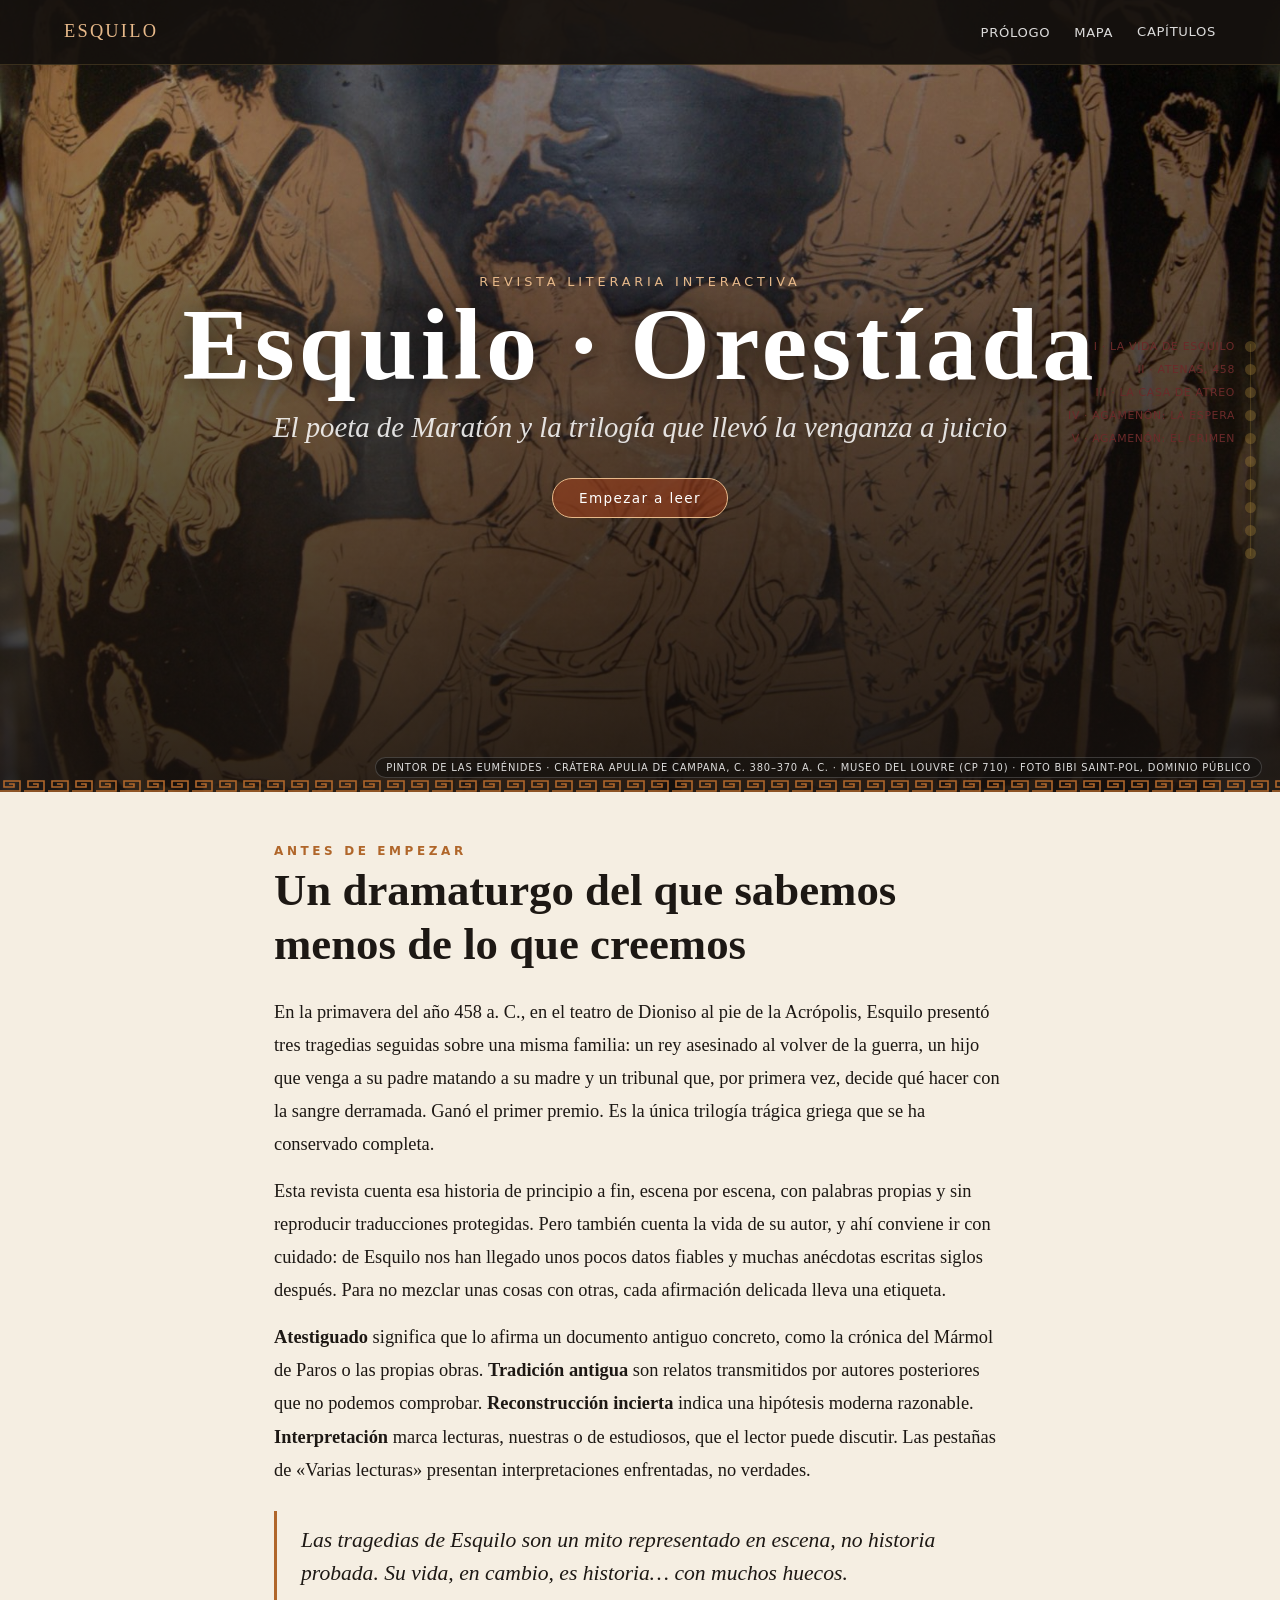
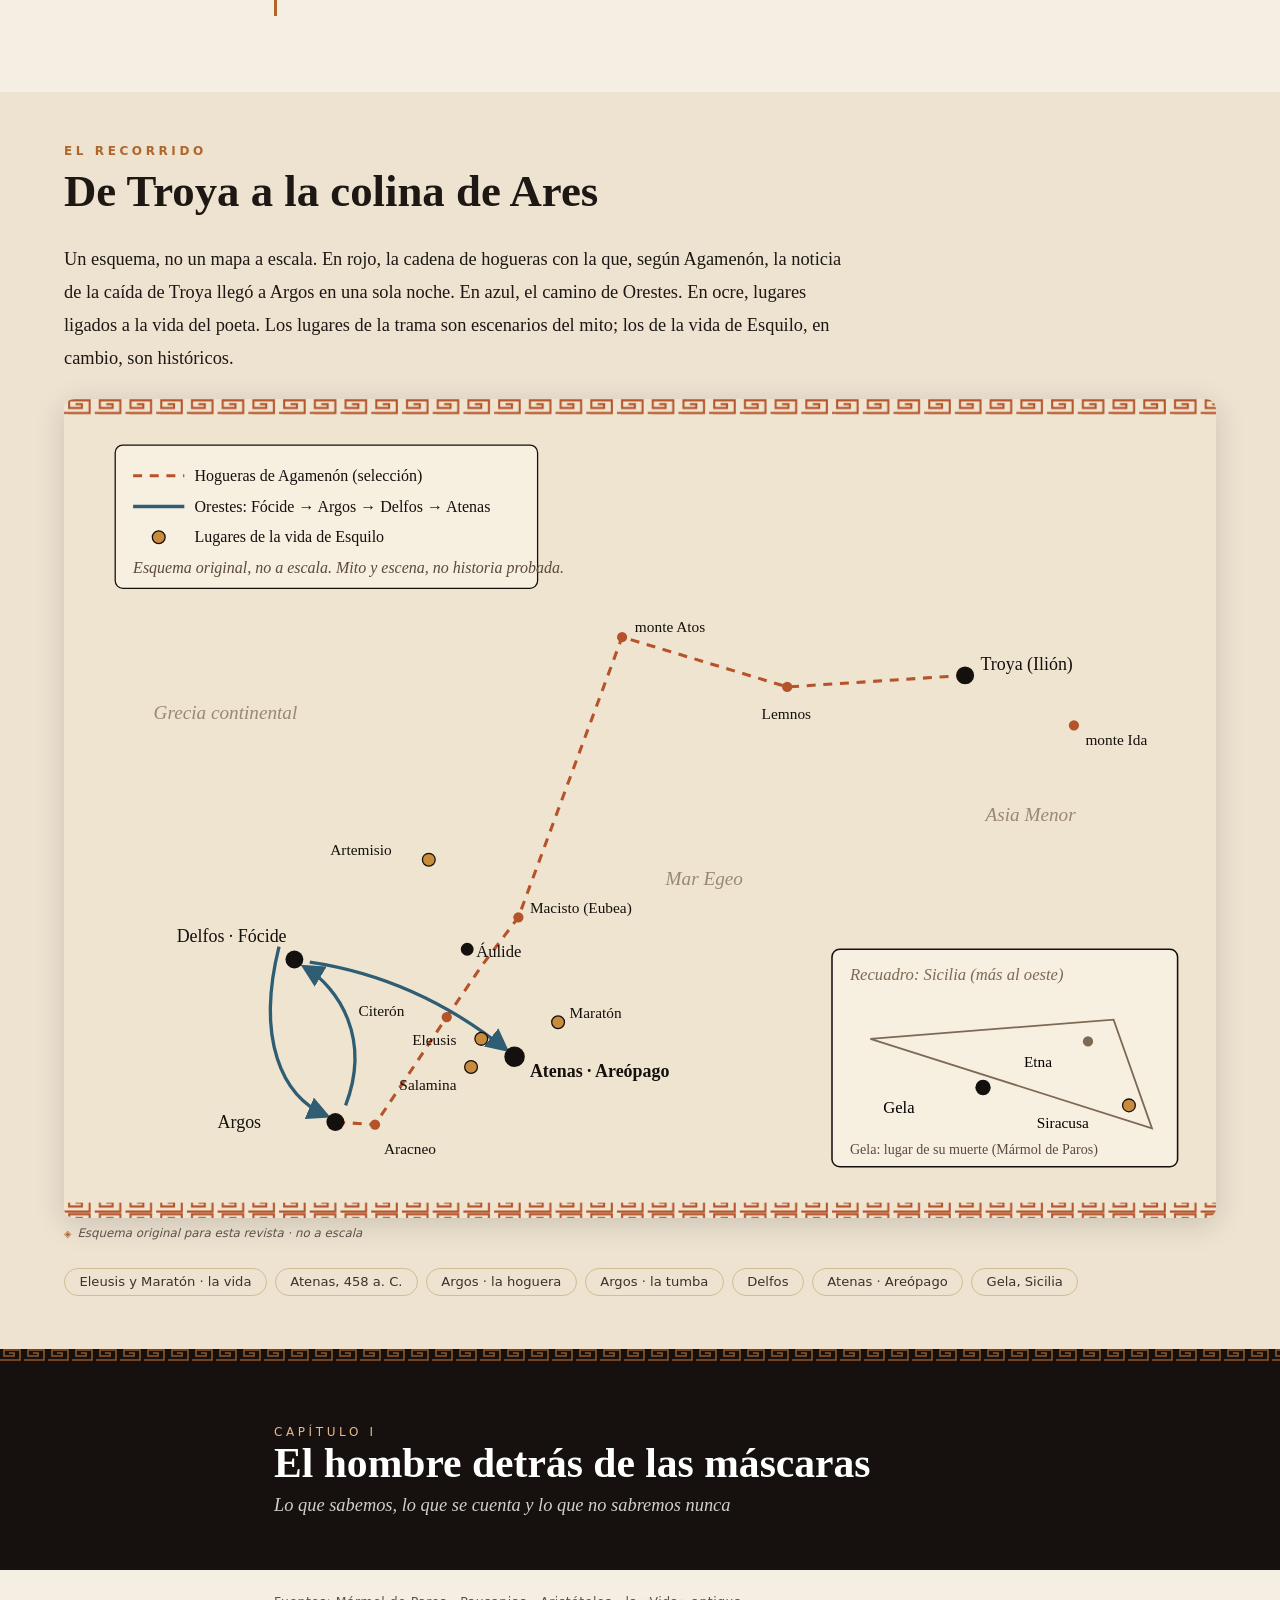
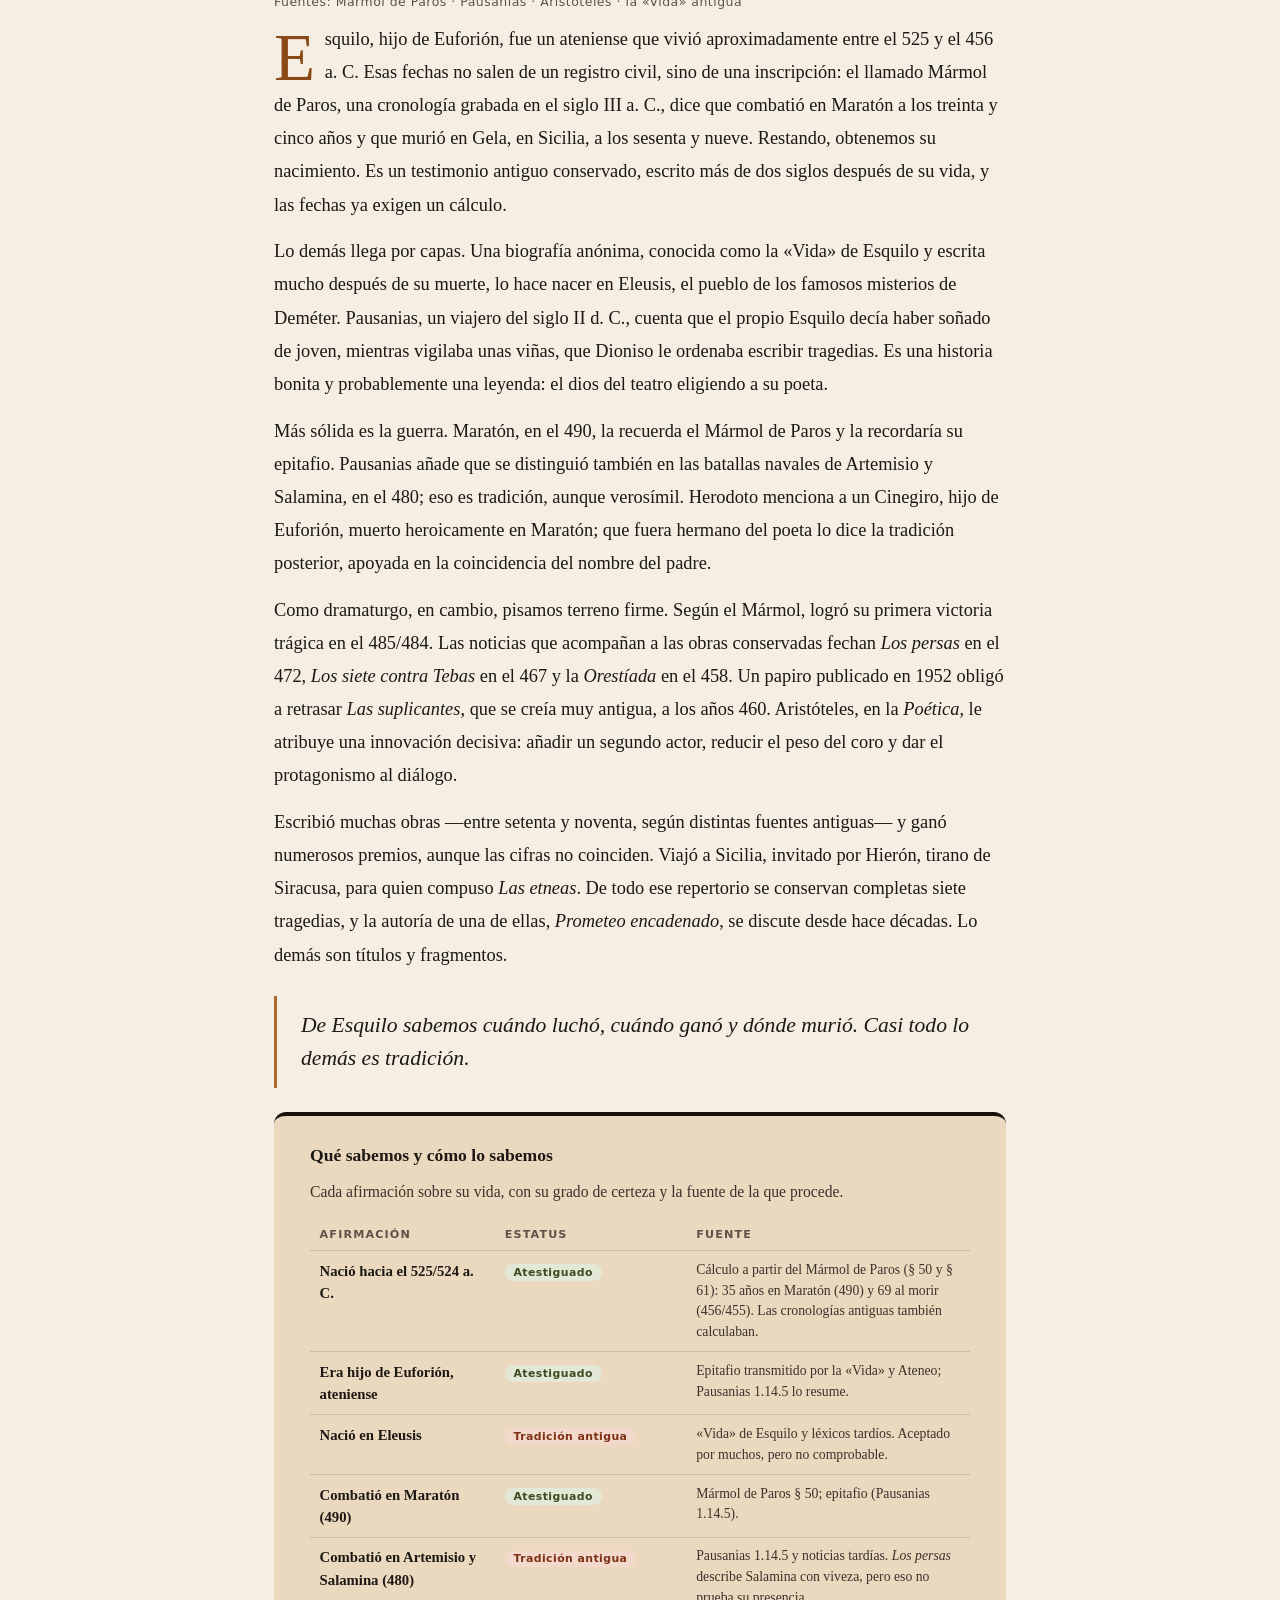
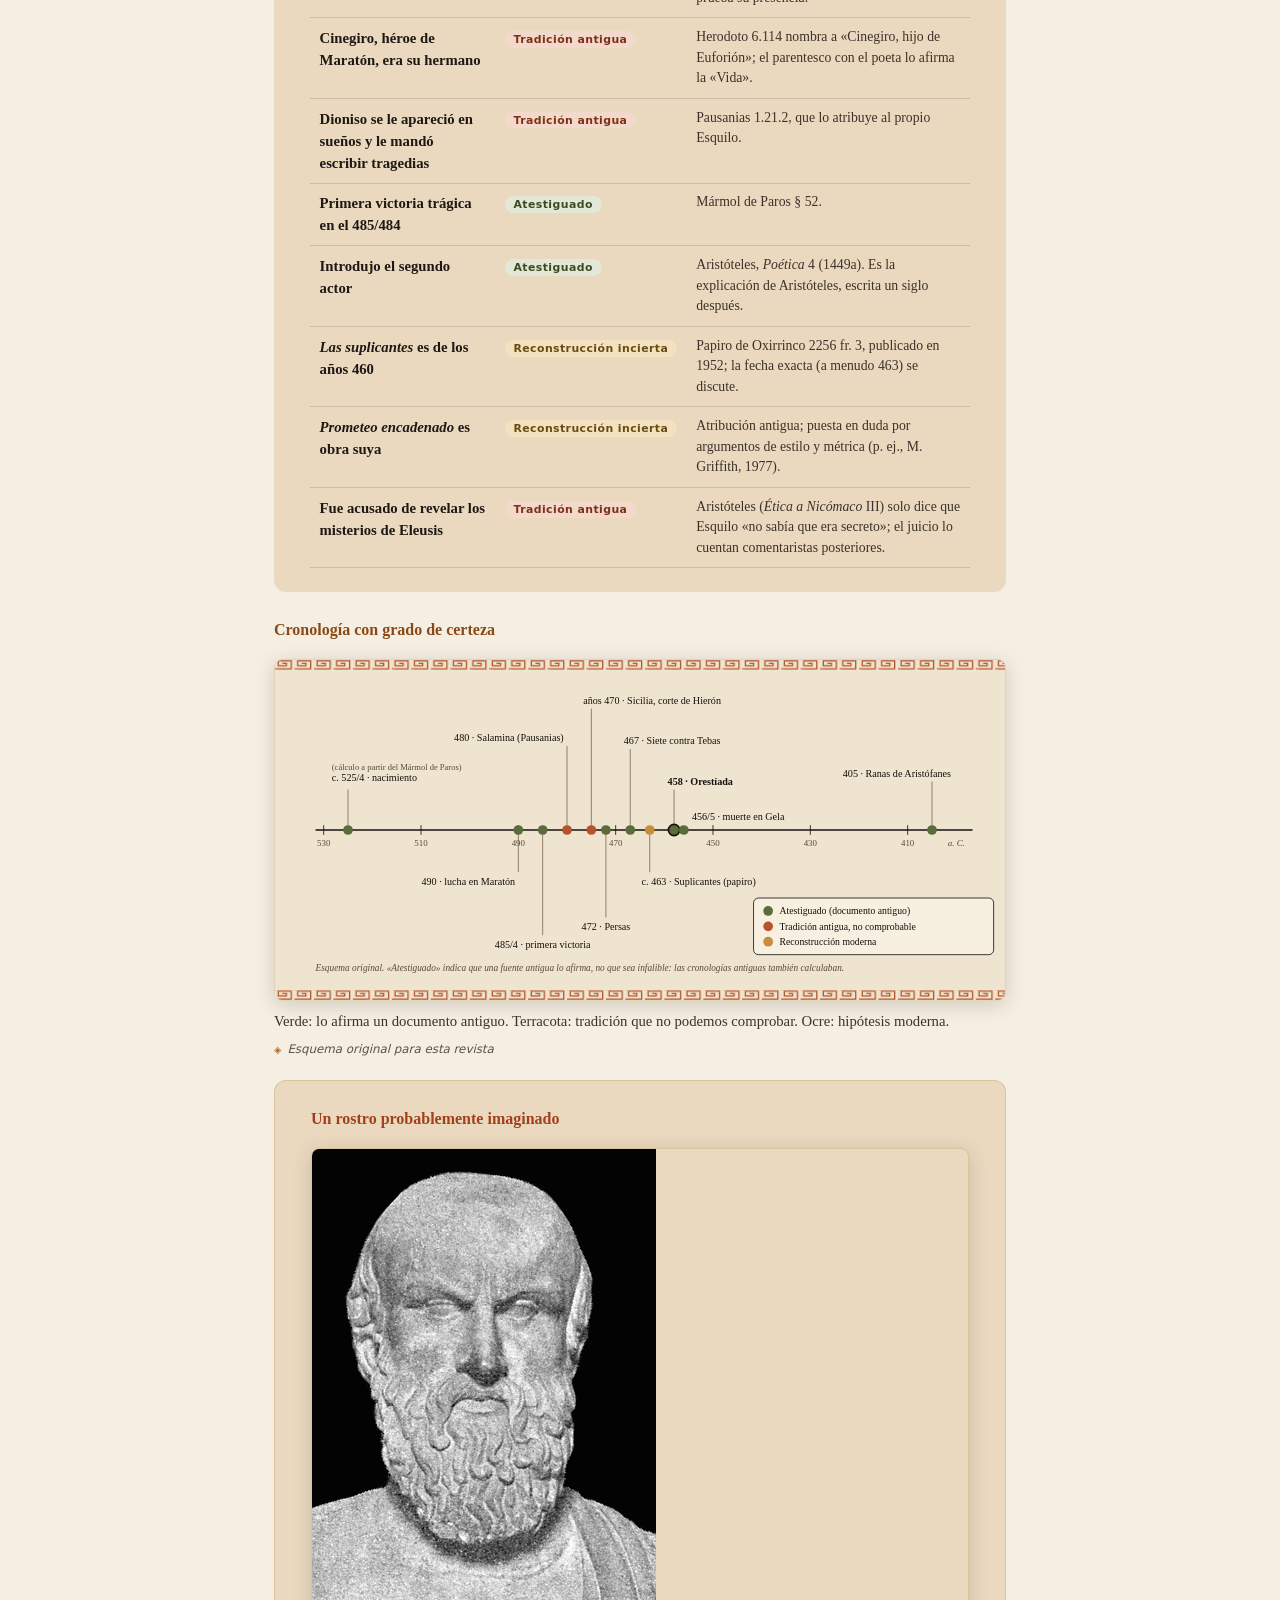
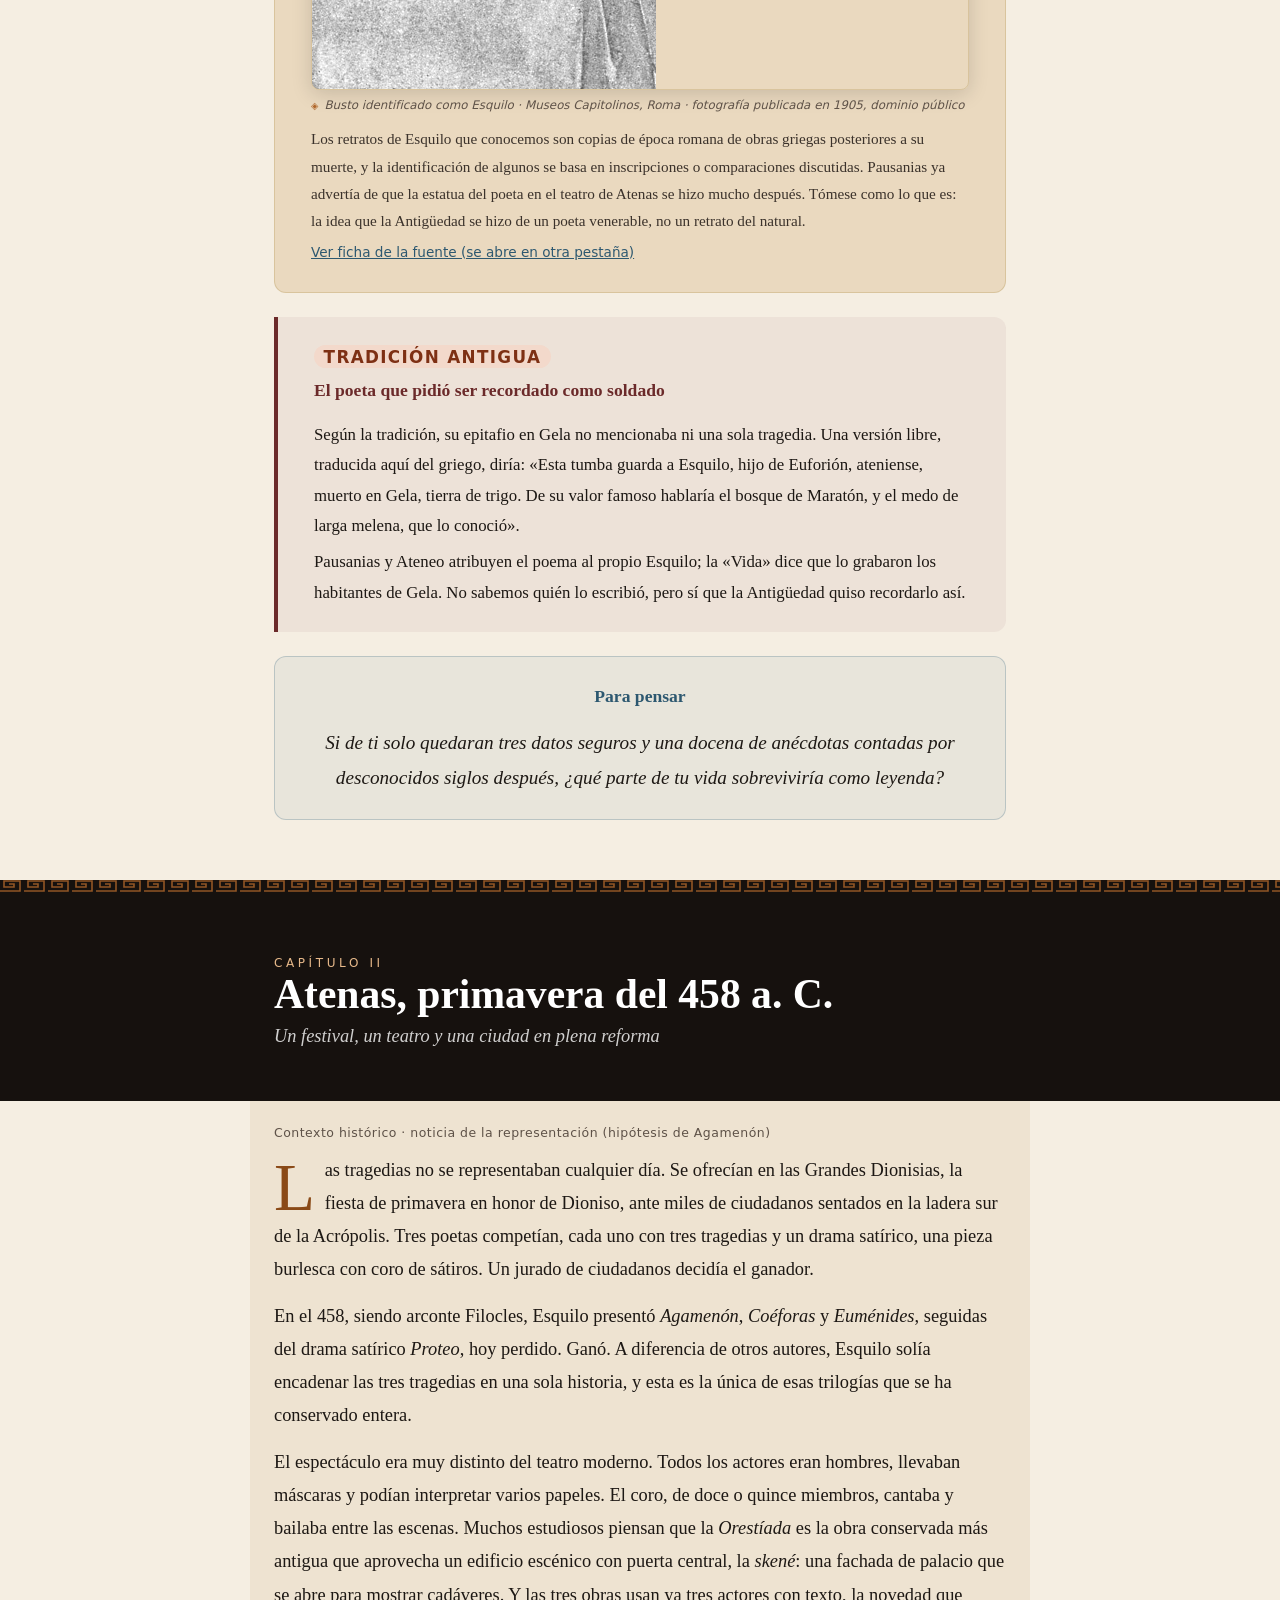
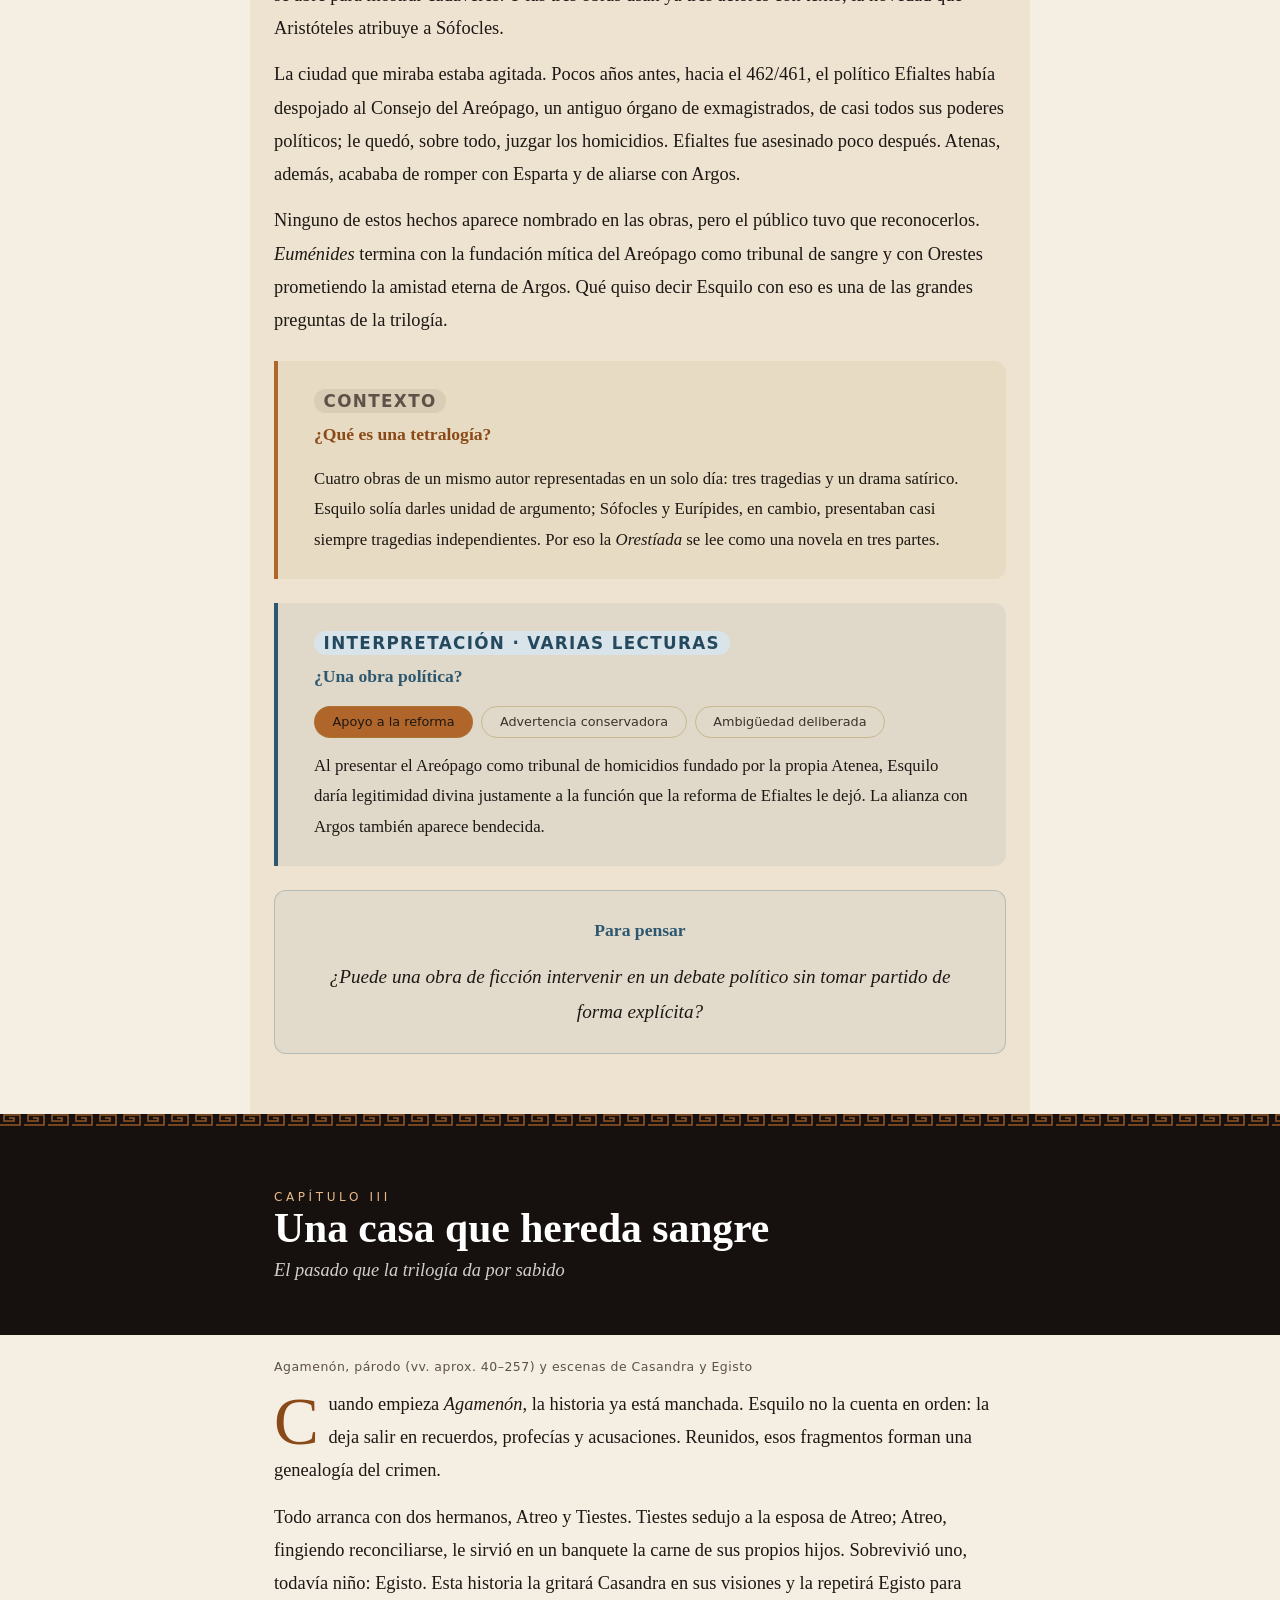
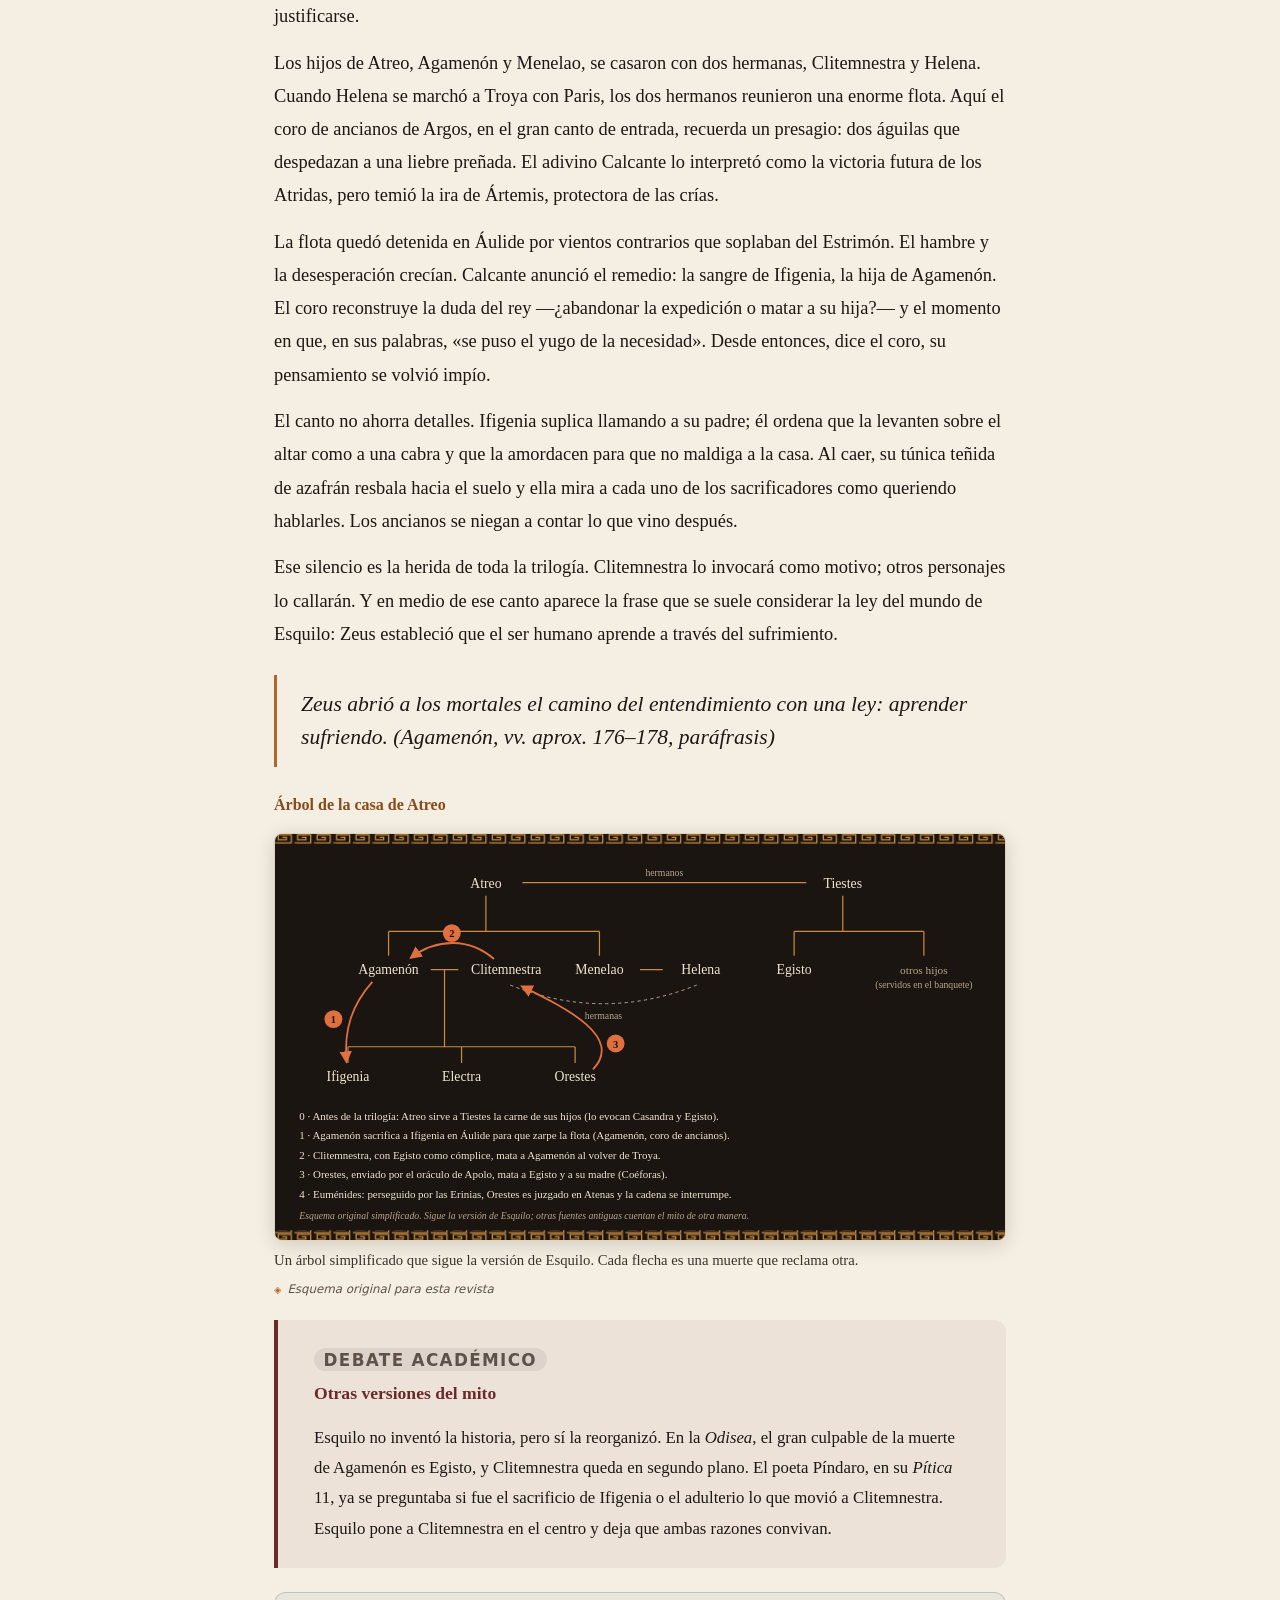
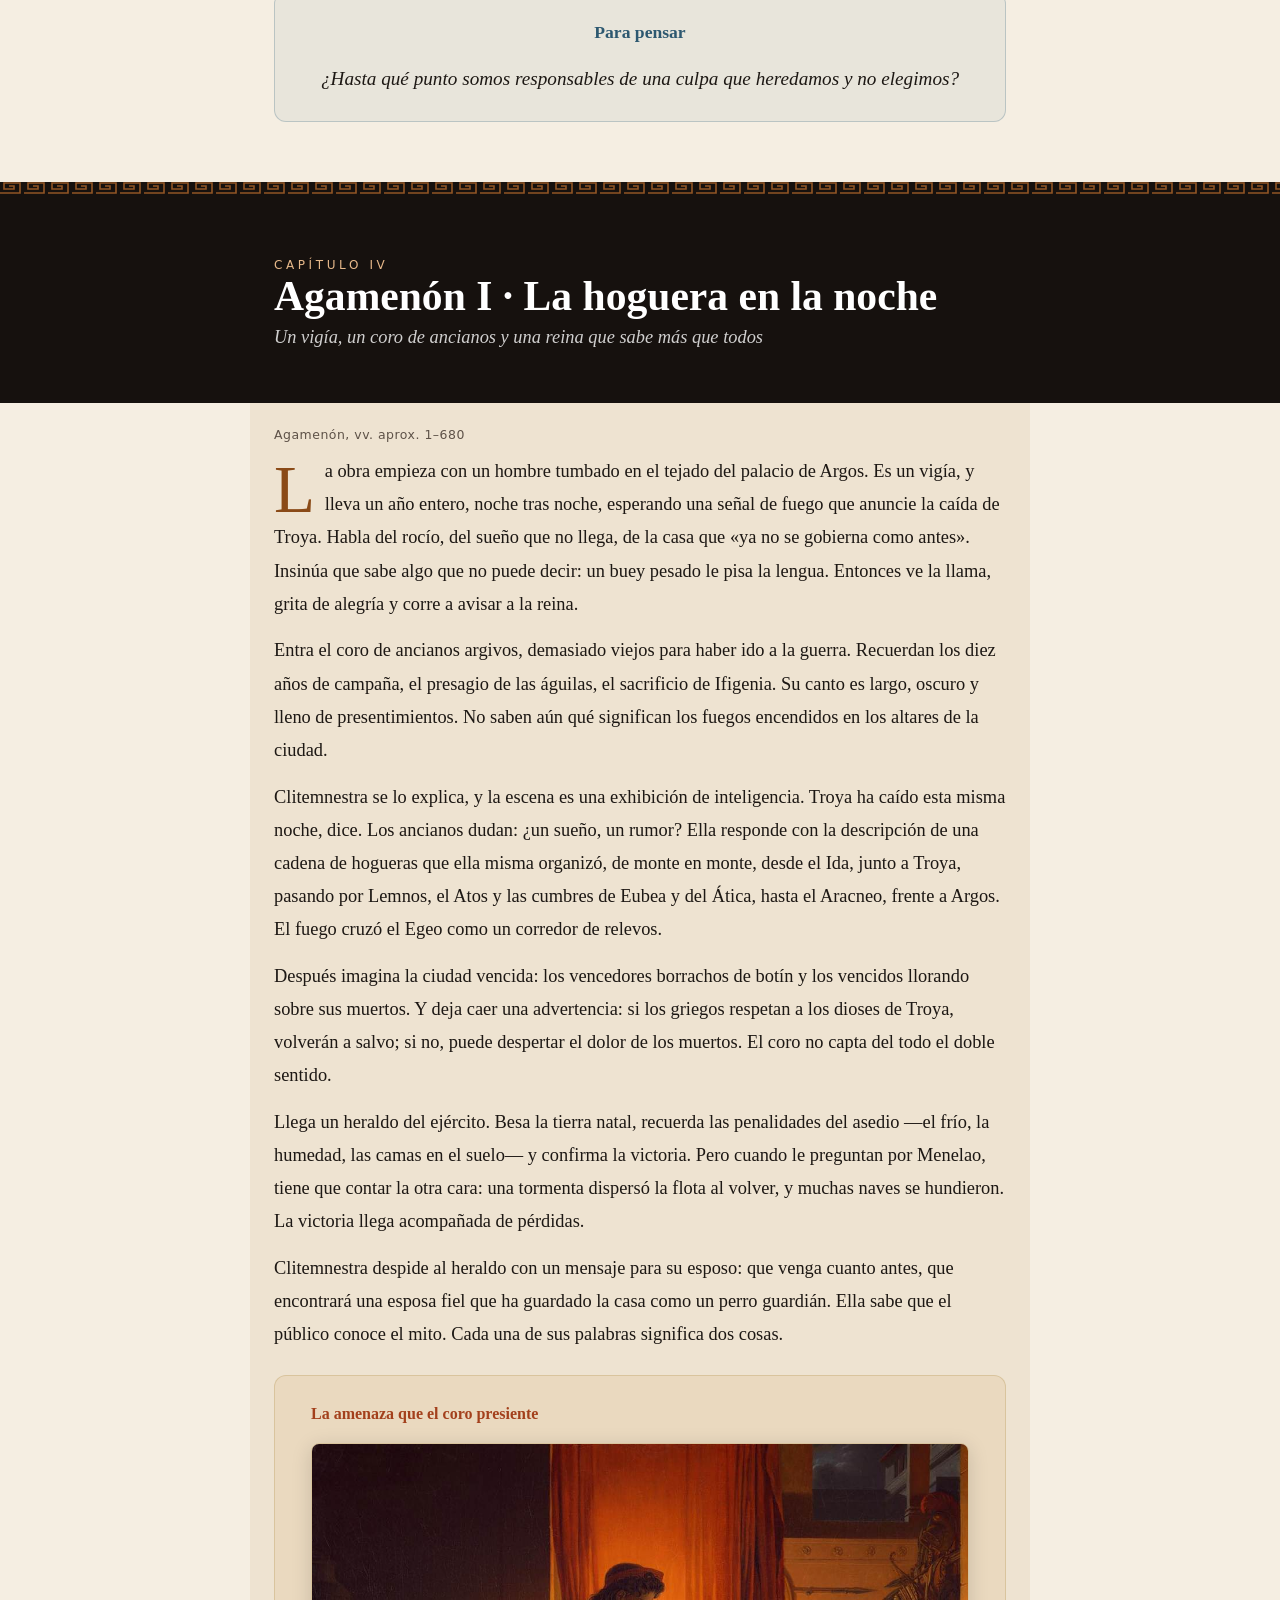
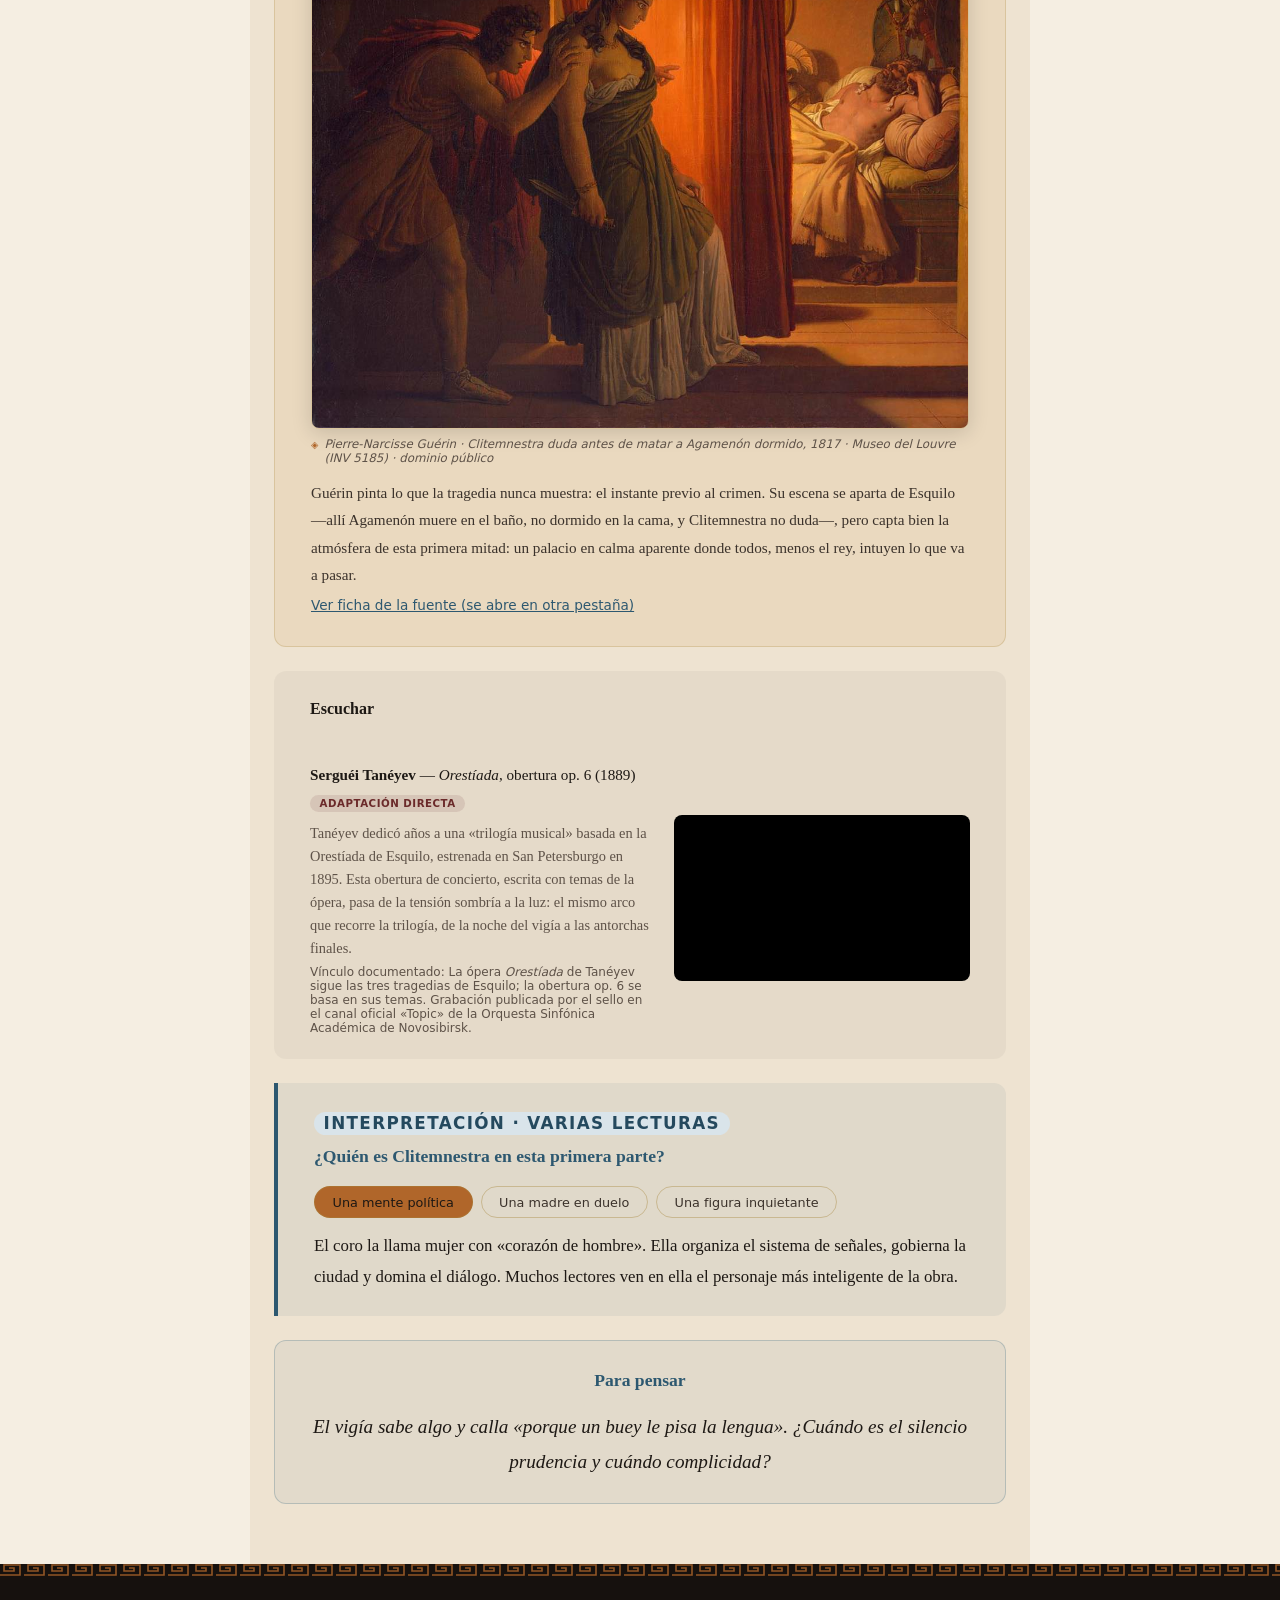
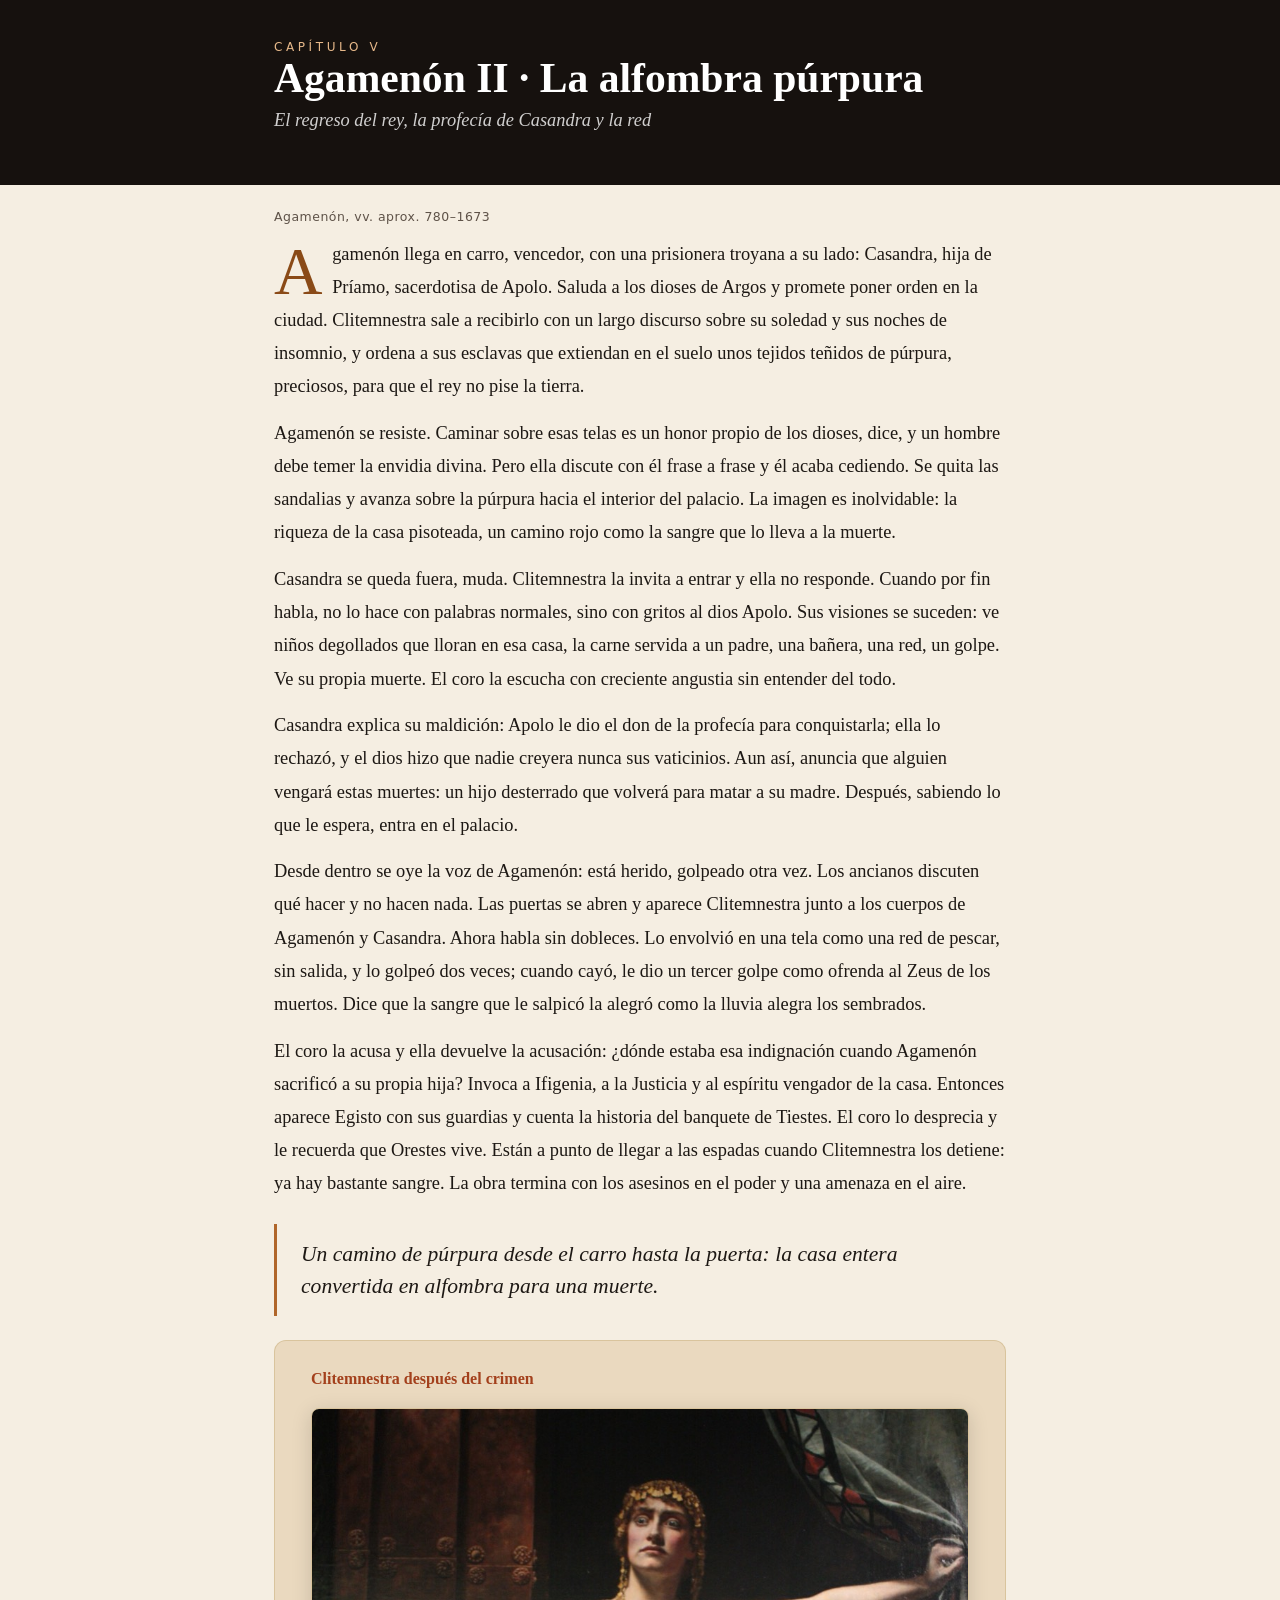
==== index.html @ bb8ed52b "Publish Spanish Esquilo and Oresteia reading companion" ====
<!DOCTYPE html>
<html lang="es">
<head>
<meta charset="UTF-8">
<meta name="viewport" content="width=device-width, initial-scale=1.0">
<title>Esquilo · Orestíada — El poeta de Maratón y la trilogía que llevó la venganza a juicio</title>
<meta name="description" content="Revista interactiva en español sobre Esquilo —lo que se sabe de su vida y lo que solo cuenta la tradición— y sobre la Orestíada: Agamenón, Coéforas y Euménides.">
<link rel="stylesheet" href="styles.css">
</head>
<body>
<a class="skip-link" href="#main">Saltar al contenido</a>
<div class="progress-bar" aria-hidden="true"></div>
<nav class="site-nav" aria-label="Navegación principal">
<div class="nav-inner">
<a class="nav-logo" href="#top">ESQUILO</a>
<button type="button" class="nav-toggle" aria-expanded="false" aria-controls="nav-links">Menú</button>
<ul class="nav-links" id="nav-links"><li><a href="#prologue">Prólogo</a></li><li><a href="#map">Mapa</a></li><li><details class="nav-chapters"><summary>Capítulos</summary><ol><li><a href="#vida">I. La vida de Esquilo</a></li><li><a href="#atenas-458">II. Atenas, 458</a></li><li><a href="#casa-de-atreo">III. La casa de Atreo</a></li><li><a href="#agamenon-espera">IV. Agamenón: la espera</a></li><li><a href="#agamenon-alfombra">V. Agamenón: el crimen</a></li><li><a href="#coeforas-tumba">VI. Coéforas: la tumba</a></li><li><a href="#coeforas-matricidio">VII. Coéforas: el matricidio</a></li><li><a href="#eumenides-delfos">VIII. Euménides: Delfos</a></li><li><a href="#eumenides-juicio">IX. Euménides: el juicio</a></li><li><a href="#gela-y-despues">X. Muerte y legado</a></li></ol></details></li></ul>
</div>
</nav>
<nav class="chapter-rail" aria-label="Índice de capítulos"><ol><li><a href="#vida"><span class="rail-label">I · La vida de Esquilo</span><span class="rail-dot"></span></a></li><li><a href="#atenas-458"><span class="rail-label">II · Atenas, 458</span><span class="rail-dot"></span></a></li><li><a href="#casa-de-atreo"><span class="rail-label">III · La casa de Atreo</span><span class="rail-dot"></span></a></li><li><a href="#agamenon-espera"><span class="rail-label">IV · Agamenón: la espera</span><span class="rail-dot"></span></a></li><li><a href="#agamenon-alfombra"><span class="rail-label">V · Agamenón: el crimen</span><span class="rail-dot"></span></a></li><li><a href="#coeforas-tumba"><span class="rail-label">VI · Coéforas: la tumba</span><span class="rail-dot"></span></a></li><li><a href="#coeforas-matricidio"><span class="rail-label">VII · Coéforas: el matricidio</span><span class="rail-dot"></span></a></li><li><a href="#eumenides-delfos"><span class="rail-label">VIII · Euménides: Delfos</span><span class="rail-dot"></span></a></li><li><a href="#eumenides-juicio"><span class="rail-label">IX · Euménides: el juicio</span><span class="rail-dot"></span></a></li><li><a href="#gela-y-despues"><span class="rail-label">X · Muerte y legado</span><span class="rail-dot"></span></a></li></ol></nav>

<header class="site-hero" id="top">
<img src="images/krater-eumenides-apolo-orestes.jpg" alt="Crátera griega de figuras rojas: Apolo, de pie, sostiene un lechón sobre la cabeza de Orestes, sentado con una espada; a la izquierda, figuras dormidas y una figura velada." data-provenance="public-domain"><div class="hero-overlay"></div><span class="image-credit" data-credit-for="images/krater-eumenides-apolo-orestes.jpg">Pintor de las Euménides · crátera apulia de campana, c. 380–370 a. C. · Museo del Louvre (Cp 710) · foto Bibi Saint-Pol, dominio público</span>
<div class="hero-content"><p class="hero-eyebrow">Revista literaria interactiva</p><h1 class="hero-title">Esquilo · Orestíada</h1><p class="hero-subtitle">El poeta de Maratón y la trilogía que llevó la venganza a juicio</p><a class="hero-cta" href="#prologue">Empezar a leer</a></div></header>
<main id="main">
<section id="prologue" class="section"><div class="container narrow prose"><span class="section-label">Antes de empezar</span><h2 class="section-title">Un dramaturgo del que sabemos menos de lo que creemos</h2><p>En la primavera del año 458 a. C., en el teatro de Dioniso al pie de la Acrópolis, Esquilo presentó tres tragedias seguidas sobre una misma familia: un rey asesinado al volver de la guerra, un hijo que venga a su padre matando a su madre y un tribunal que, por primera vez, decide qué hacer con la sangre derramada. Ganó el primer premio. Es la única trilogía trágica griega que se ha conservado completa.</p>
<p>Esta revista cuenta esa historia de principio a fin, escena por escena, con palabras propias y sin reproducir traducciones protegidas. Pero también cuenta la vida de su autor, y ahí conviene ir con cuidado: de Esquilo nos han llegado unos pocos datos fiables y muchas anécdotas escritas siglos después. Para no mezclar unas cosas con otras, cada afirmación delicada lleva una etiqueta.</p>
<p><strong>Atestiguado</strong> significa que lo afirma un documento antiguo concreto, como la crónica del Mármol de Paros o las propias obras. <strong>Tradición antigua</strong> son relatos transmitidos por autores posteriores que no podemos comprobar. <strong>Reconstrucción incierta</strong> indica una hipótesis moderna razonable. <strong>Interpretación</strong> marca lecturas, nuestras o de estudiosos, que el lector puede discutir. Las pestañas de «Varias lecturas» presentan interpretaciones enfrentadas, no verdades.</p><blockquote class="pullquote"><p>Las tragedias de Esquilo son un mito representado en escena, no historia probada. Su vida, en cambio, es historia… con muchos huecos.</p></blockquote></div></section>
<section id="map" class="section section-alt"><div class="container"><span class="section-label">El recorrido</span><h2 class="section-title">De Troya a la colina de Ares</h2><p class="section-intro">Un esquema, no un mapa a escala. En rojo, la cadena de hogueras con la que, según Agamenón, la noticia de la caída de Troya llegó a Argos en una sola noche. En azul, el camino de Orestes. En ocre, lugares ligados a la vida del poeta. Los lugares de la trama son escenarios del mito; los de la vida de Esquilo, en cambio, son históricos.</p>
<figure class="map-figure"><img src="images/mapa-orestiada.svg" alt="Esquema geográfico: Troya y el monte Ida al este; la cadena de hogueras por Lemnos, el Atos, Eubea, el Citerón y el Aracneo hasta Argos; el camino de Orestes entre Delfos, Argos y Atenas; Eleusis, Maratón, Salamina y Artemisio; y un recuadro de Sicilia con Gela y Siracusa." loading="lazy" data-provenance="original"><figcaption class="image-credit-art" data-credit-for="images/mapa-orestiada.svg">Esquema original para esta revista · no a escala</figcaption></figure>
<ol class="map-stops"><li><a href="#vida">Eleusis y Maratón · la vida</a></li><li><a href="#atenas-458">Atenas, 458 a. C.</a></li><li><a href="#agamenon-espera">Argos · la hoguera</a></li><li><a href="#coeforas-tumba">Argos · la tumba</a></li><li><a href="#eumenides-delfos">Delfos</a></li><li><a href="#eumenides-juicio">Atenas · Areópago</a></li><li><a href="#gela-y-despues">Gela, Sicilia</a></li></ol></div></section>
<div id="chapters">
<section id="vida" class="chapter" aria-labelledby="vida-title">
<div class="chapter-hero no-image">
<div class="chapter-hero-overlay"></div><div class="chapter-hero-text"><span class="chapter-number">Capítulo I</span><h2 class="chapter-title" id="vida-title">El hombre detrás de las máscaras</h2><p class="chapter-subtitle">Lo que sabemos, lo que se cuenta y lo que no sabremos nunca</p></div></div>
<div class="container narrow chapter-body">
<p class="source-span">Fuentes: Mármol de Paros · Pausanias · Aristóteles · la «Vida» antigua</p>
<div class="narrative">
<p><span class="dropcap">E</span>squilo, hijo de Euforión, fue un ateniense que vivió aproximadamente entre el 525 y el 456 a. C. Esas fechas no salen de un registro civil, sino de una inscripción: el llamado Mármol de Paros, una cronología grabada en el siglo III a. C., dice que combatió en Maratón a los treinta y cinco años y que murió en Gela, en Sicilia, a los sesenta y nueve. Restando, obtenemos su nacimiento. Es un testimonio antiguo conservado, escrito más de dos siglos después de su vida, y las fechas ya exigen un cálculo.</p>
<p>Lo demás llega por capas. Una biografía anónima, conocida como la «Vida» de Esquilo y escrita mucho después de su muerte, lo hace nacer en Eleusis, el pueblo de los famosos misterios de Deméter. Pausanias, un viajero del siglo II d. C., cuenta que el propio Esquilo decía haber soñado de joven, mientras vigilaba unas viñas, que Dioniso le ordenaba escribir tragedias. Es una historia bonita y probablemente una leyenda: el dios del teatro eligiendo a su poeta.</p>
<p>Más sólida es la guerra. Maratón, en el 490, la recuerda el Mármol de Paros y la recordaría su epitafio. Pausanias añade que se distinguió también en las batallas navales de Artemisio y Salamina, en el 480; eso es tradición, aunque verosímil. Herodoto menciona a un Cinegiro, hijo de Euforión, muerto heroicamente en Maratón; que fuera hermano del poeta lo dice la tradición posterior, apoyada en la coincidencia del nombre del padre.</p>
<p>Como dramaturgo, en cambio, pisamos terreno firme. Según el Mármol, logró su primera victoria trágica en el 485/484. Las noticias que acompañan a las obras conservadas fechan <em>Los persas</em> en el 472, <em>Los siete contra Tebas</em> en el 467 y la <em>Orestíada</em> en el 458. Un papiro publicado en 1952 obligó a retrasar <em>Las suplicantes</em>, que se creía muy antigua, a los años 460. Aristóteles, en la <em>Poética</em>, le atribuye una innovación decisiva: añadir un segundo actor, reducir el peso del coro y dar el protagonismo al diálogo.</p>
<p>Escribió muchas obras —entre setenta y noventa, según distintas fuentes antiguas— y ganó numerosos premios, aunque las cifras no coinciden. Viajó a Sicilia, invitado por Hierón, tirano de Siracusa, para quien compuso <em>Las etneas</em>. De todo ese repertorio se conservan completas siete tragedias, y la autoría de una de ellas, <em>Prometeo encadenado</em>, se discute desde hace décadas. Lo demás son títulos y fragmentos.</p>
</div>
<blockquote class="pullquote"><p>De Esquilo sabemos cuándo luchó, cuándo ganó y dónde murió. Casi todo lo demás es tradición.</p></blockquote>
<section class="claims" aria-label="Qué sabemos y cómo lo sabemos"><h3>Qué sabemos y cómo lo sabemos</h3><p>Cada afirmación sobre su vida, con su grado de certeza y la fuente de la que procede.</p><div class="table-scroll" tabindex="0" role="region" aria-label="Tabla desplazable"><table><thead><tr><th scope="col">Afirmación</th><th scope="col">Estatus</th><th scope="col">Fuente</th></tr></thead><tbody><tr><th scope="row">Nació hacia el 525/524 a. C.</th><td><span class="status status-atestiguado">Atestiguado</span></td><td>Cálculo a partir del Mármol de Paros (§ 50 y § 61): 35 años en Maratón (490) y 69 al morir (456/455). Las cronologías antiguas también calculaban.</td></tr><tr><th scope="row">Era hijo de Euforión, ateniense</th><td><span class="status status-atestiguado">Atestiguado</span></td><td>Epitafio transmitido por la «Vida» y Ateneo; Pausanias 1.14.5 lo resume.</td></tr><tr><th scope="row">Nació en Eleusis</th><td><span class="status status-tradicion">Tradición antigua</span></td><td>«Vida» de Esquilo y léxicos tardíos. Aceptado por muchos, pero no comprobable.</td></tr><tr><th scope="row">Combatió en Maratón (490)</th><td><span class="status status-atestiguado">Atestiguado</span></td><td>Mármol de Paros § 50; epitafio (Pausanias 1.14.5).</td></tr><tr><th scope="row">Combatió en Artemisio y Salamina (480)</th><td><span class="status status-tradicion">Tradición antigua</span></td><td>Pausanias 1.14.5 y noticias tardías. <em>Los persas</em> describe Salamina con viveza, pero eso no prueba su presencia.</td></tr><tr><th scope="row">Cinegiro, héroe de Maratón, era su hermano</th><td><span class="status status-tradicion">Tradición antigua</span></td><td>Herodoto 6.114 nombra a «Cinegiro, hijo de Euforión»; el parentesco con el poeta lo afirma la «Vida».</td></tr><tr><th scope="row">Dioniso se le apareció en sueños y le mandó escribir tragedias</th><td><span class="status status-tradicion">Tradición antigua</span></td><td>Pausanias 1.21.2, que lo atribuye al propio Esquilo.</td></tr><tr><th scope="row">Primera victoria trágica en el 485/484</th><td><span class="status status-atestiguado">Atestiguado</span></td><td>Mármol de Paros § 52.</td></tr><tr><th scope="row">Introdujo el segundo actor</th><td><span class="status status-atestiguado">Atestiguado</span></td><td>Aristóteles, <em>Poética</em> 4 (1449a). Es la explicación de Aristóteles, escrita un siglo después.</td></tr><tr><th scope="row"><em>Las suplicantes</em> es de los años 460</th><td><span class="status status-reconstruccion">Reconstrucción incierta</span></td><td>Papiro de Oxirrinco 2256 fr. 3, publicado en 1952; la fecha exacta (a menudo 463) se discute.</td></tr><tr><th scope="row"><em>Prometeo encadenado</em> es obra suya</th><td><span class="status status-reconstruccion">Reconstrucción incierta</span></td><td>Atribución antigua; puesta en duda por argumentos de estilo y métrica (p. ej., M. Griffith, 1977).</td></tr><tr><th scope="row">Fue acusado de revelar los misterios de Eleusis</th><td><span class="status status-tradicion">Tradición antigua</span></td><td>Aristóteles (<em>Ética a Nicómaco</em> III) solo dice que Esquilo «no sabía que era secreto»; el juicio lo cuentan comentaristas posteriores.</td></tr></tbody></table></div></section>
<figure class="diagram"><h3>Cronología con grado de certeza</h3><button type="button" class="art-open" data-caption="Verde: lo afirma un documento antiguo. Terracota: tradición que no podemos comprobar. Ocre: hipótesis moderna." aria-label="Ampliar: Línea de tiempo de 530 a 400 a. C. con puntos de color según su certeza: nacimiento hacia 525/4, Maratón 490, primera victoria 485/4, Salamina 480 como tradición, Persas 472, Sicilia en los años 470 como tradición, Siete contra Tebas 467, Suplicantes hacia 463 como reconstrucción, Orestíada 458, muerte en Gela 456/5 y Ranas de Aristófanes 405."><img src="images/cronologia-esquilo.svg" alt="Línea de tiempo de 530 a 400 a. C. con puntos de color según su certeza: nacimiento hacia 525/4, Maratón 490, primera victoria 485/4, Salamina 480 como tradición, Persas 472, Sicilia en los años 470 como tradición, Siete contra Tebas 467, Suplicantes hacia 463 como reconstrucción, Orestíada 458, muerte en Gela 456/5 y Ranas de Aristófanes 405." loading="lazy" data-provenance="original"></button><figcaption><p>Verde: lo afirma un documento antiguo. Terracota: tradición que no podemos comprobar. Ocre: hipótesis moderna.</p><span class="image-credit-art" data-credit-for="images/cronologia-esquilo.svg">Esquema original para esta revista</span></figcaption></figure>
<figure class="art"><h3>Un rostro probablemente imaginado</h3><button type="button" class="art-open" data-caption="Busto identificado como Esquilo · Museos Capitolinos, Roma · fotografía publicada en 1905, dominio público" aria-label="Ampliar: Fotografía antigua en blanco y negro de un busto de mármol de un hombre calvo con barba larga y rizada."><img src="images/busto-esquilo-capitolino.jpg" alt="Fotografía antigua en blanco y negro de un busto de mármol de un hombre calvo con barba larga y rizada." loading="lazy" data-provenance="public-domain"></button><figcaption><span class="image-credit-art" data-credit-for="images/busto-esquilo-capitolino.jpg">Busto identificado como Esquilo · Museos Capitolinos, Roma · fotografía publicada en 1905, dominio público</span><p class="art-description">Los retratos de Esquilo que conocemos son copias de época romana de obras griegas posteriores a su muerte, y la identificación de algunos se basa en inscripciones o comparaciones discutidas. Pausanias ya advertía de que la estatua del poeta en el teatro de Atenas se hizo mucho después. Tómese como lo que es: la idea que la Antigüedad se hizo de un poeta venerable, no un retrato del natural.</p><p><a class="external-link" href="https://commons.wikimedia.org/wiki/File:Aischylos_B%C3%BCste.jpg" rel="noopener" target="_blank">Ver ficha de la fuente (se abre en otra pestaña)</a></p></figcaption></figure>
<aside class="callout note"><p class="block-label label-tradicion">tradición antigua</p><h3>El poeta que pidió ser recordado como soldado</h3>
<p>Según la tradición, su epitafio en Gela no mencionaba ni una sola tragedia. Una versión libre, traducida aquí del griego, diría: «Esta tumba guarda a Esquilo, hijo de Euforión, ateniense, muerto en Gela, tierra de trigo. De su valor famoso hablaría el bosque de Maratón, y el medo de larga melena, que lo conoció».</p>
<p>Pausanias y Ateneo atribuyen el poema al propio Esquilo; la «Vida» dice que lo grabaron los habitantes de Gela. No sabemos quién lo escribió, pero sí que la Antigüedad quiso recordarlo así.</p>
</aside>
<aside class="callout reflection"><h3>Para pensar</h3><p>Si de ti solo quedaran tres datos seguros y una docena de anécdotas contadas por desconocidos siglos después, ¿qué parte de tu vida sobreviviría como leyenda?</p></aside>
</div></section>
<section id="atenas-458" class="chapter" aria-labelledby="atenas-458-title">
<div class="chapter-hero no-image">
<div class="chapter-hero-overlay"></div><div class="chapter-hero-text"><span class="chapter-number">Capítulo II</span><h2 class="chapter-title" id="atenas-458-title">Atenas, primavera del 458 a. C.</h2><p class="chapter-subtitle">Un festival, un teatro y una ciudad en plena reforma</p></div></div>
<div class="container narrow chapter-body">
<p class="source-span">Contexto histórico · noticia de la representación (hipótesis de Agamenón)</p>
<div class="narrative">
<p><span class="dropcap">L</span>as tragedias no se representaban cualquier día. Se ofrecían en las Grandes Dionisias, la fiesta de primavera en honor de Dioniso, ante miles de ciudadanos sentados en la ladera sur de la Acrópolis. Tres poetas competían, cada uno con tres tragedias y un drama satírico, una pieza burlesca con coro de sátiros. Un jurado de ciudadanos decidía el ganador.</p>
<p>En el 458, siendo arconte Filocles, Esquilo presentó <em>Agamenón</em>, <em>Coéforas</em> y <em>Euménides</em>, seguidas del drama satírico <em>Proteo</em>, hoy perdido. Ganó. A diferencia de otros autores, Esquilo solía encadenar las tres tragedias en una sola historia, y esta es la única de esas trilogías que se ha conservado entera.</p>
<p>El espectáculo era muy distinto del teatro moderno. Todos los actores eran hombres, llevaban máscaras y podían interpretar varios papeles. El coro, de doce o quince miembros, cantaba y bailaba entre las escenas. Muchos estudiosos piensan que la <em>Orestíada</em> es la obra conservada más antigua que aprovecha un edificio escénico con puerta central, la <em>skené</em>: una fachada de palacio que se abre para mostrar cadáveres. Y las tres obras usan ya tres actores con texto, la novedad que Aristóteles atribuye a Sófocles.</p>
<p>La ciudad que miraba estaba agitada. Pocos años antes, hacia el 462/461, el político Efialtes había despojado al Consejo del Areópago, un antiguo órgano de exmagistrados, de casi todos sus poderes políticos; le quedó, sobre todo, juzgar los homicidios. Efialtes fue asesinado poco después. Atenas, además, acababa de romper con Esparta y de aliarse con Argos.</p>
<p>Ninguno de estos hechos aparece nombrado en las obras, pero el público tuvo que reconocerlos. <em>Euménides</em> termina con la fundación mítica del Areópago como tribunal de sangre y con Orestes prometiendo la amistad eterna de Argos. Qué quiso decir Esquilo con eso es una de las grandes preguntas de la trilogía.</p>
</div>
<aside class="callout insight"><p class="block-label label-context">contexto</p><h3>¿Qué es una tetralogía?</h3>
<p>Cuatro obras de un mismo autor representadas en un solo día: tres tragedias y un drama satírico. Esquilo solía darles unidad de argumento; Sófocles y Eurípides, en cambio, presentaban casi siempre tragedias independientes. Por eso la <em>Orestíada</em> se lee como una novela en tres partes.</p>
</aside>
<aside class="callout insight readings"><p class="block-label label-interpretacion">interpretación · varias lecturas</p><h3>¿Una obra política?</h3>
<div class="tablist" role="tablist" aria-label="¿Una obra política?"><button type="button" role="tab" id="atenas-458-r1-t0" aria-controls="atenas-458-r1-p0" aria-selected="true" tabindex="0">Apoyo a la reforma</button><button type="button" role="tab" id="atenas-458-r1-t1" aria-controls="atenas-458-r1-p1" aria-selected="false" tabindex="-1">Advertencia conservadora</button><button type="button" role="tab" id="atenas-458-r1-t2" aria-controls="atenas-458-r1-p2" aria-selected="false" tabindex="-1">Ambigüedad deliberada</button></div>
<div role="tabpanel" id="atenas-458-r1-p0" aria-labelledby="atenas-458-r1-t0"><p>Al presentar el Areópago como tribunal de homicidios fundado por la propia Atenea, Esquilo daría legitimidad divina justamente a la función que la reforma de Efialtes le dejó. La alianza con Argos también aparece bendecida.</p></div>
<div role="tabpanel" id="atenas-458-r1-p1" aria-labelledby="atenas-458-r1-t1" hidden><p>Otros subrayan que Atenea pide no alterar las leyes y conservar el temor reverente: la obra recordaría a los reformistas que el Areópago es una institución venerable y que no conviene seguir recortándola.</p></div>
<div role="tabpanel" id="atenas-458-r1-p2" aria-labelledby="atenas-458-r1-t2" hidden><p>Una tercera lectura sostiene que el texto está construido para que ambos bandos se reconozcan en él, y que su verdadero mensaje es el llamamiento final contra la guerra civil. Las tres posturas tienen defensores serios.</p></div></aside>
<aside class="callout reflection"><h3>Para pensar</h3><p>¿Puede una obra de ficción intervenir en un debate político sin tomar partido de forma explícita?</p></aside>
</div></section>
<section id="casa-de-atreo" class="chapter" aria-labelledby="casa-de-atreo-title">
<div class="chapter-hero no-image">
<div class="chapter-hero-overlay"></div><div class="chapter-hero-text"><span class="chapter-number">Capítulo III</span><h2 class="chapter-title" id="casa-de-atreo-title">Una casa que hereda sangre</h2><p class="chapter-subtitle">El pasado que la trilogía da por sabido</p></div></div>
<div class="container narrow chapter-body">
<p class="source-span">Agamenón, párodo (vv. aprox. 40–257) y escenas de Casandra y Egisto</p>
<div class="narrative">
<p><span class="dropcap">C</span>uando empieza <em>Agamenón</em>, la historia ya está manchada. Esquilo no la cuenta en orden: la deja salir en recuerdos, profecías y acusaciones. Reunidos, esos fragmentos forman una genealogía del crimen.</p>
<p>Todo arranca con dos hermanos, Atreo y Tiestes. Tiestes sedujo a la esposa de Atreo; Atreo, fingiendo reconciliarse, le sirvió en un banquete la carne de sus propios hijos. Sobrevivió uno, todavía niño: Egisto. Esta historia la gritará Casandra en sus visiones y la repetirá Egisto para justificarse.</p>
<p>Los hijos de Atreo, Agamenón y Menelao, se casaron con dos hermanas, Clitemnestra y Helena. Cuando Helena se marchó a Troya con Paris, los dos hermanos reunieron una enorme flota. Aquí el coro de ancianos de Argos, en el gran canto de entrada, recuerda un presagio: dos águilas que despedazan a una liebre preñada. El adivino Calcante lo interpretó como la victoria futura de los Atridas, pero temió la ira de Ártemis, protectora de las crías.</p>
<p>La flota quedó detenida en Áulide por vientos contrarios que soplaban del Estrimón. El hambre y la desesperación crecían. Calcante anunció el remedio: la sangre de Ifigenia, la hija de Agamenón. El coro reconstruye la duda del rey —¿abandonar la expedición o matar a su hija?— y el momento en que, en sus palabras, «se puso el yugo de la necesidad». Desde entonces, dice el coro, su pensamiento se volvió impío.</p>
<p>El canto no ahorra detalles. Ifigenia suplica llamando a su padre; él ordena que la levanten sobre el altar como a una cabra y que la amordacen para que no maldiga a la casa. Al caer, su túnica teñida de azafrán resbala hacia el suelo y ella mira a cada uno de los sacrificadores como queriendo hablarles. Los ancianos se niegan a contar lo que vino después.</p>
<p>Ese silencio es la herida de toda la trilogía. Clitemnestra lo invocará como motivo; otros personajes lo callarán. Y en medio de ese canto aparece la frase que se suele considerar la ley del mundo de Esquilo: Zeus estableció que el ser humano aprende a través del sufrimiento.</p>
</div>
<blockquote class="pullquote"><p>Zeus abrió a los mortales el camino del entendimiento con una ley: aprender sufriendo. (Agamenón, vv. aprox. 176–178, paráfrasis)</p></blockquote>
<figure class="diagram"><h3>Árbol de la casa de Atreo</h3><button type="button" class="art-open" data-caption="Un árbol simplificado que sigue la versión de Esquilo. Cada flecha es una muerte que reclama otra." aria-label="Ampliar: Árbol familiar: Atreo y Tiestes, hermanos; hijos de Atreo, Agamenón y Menelao, casados con las hermanas Clitemnestra y Helena; hijo de Tiestes, Egisto; hijos de Agamenón y Clitemnestra, Ifigenia, Electra y Orestes. Flechas numeradas marcan la cadena de muertes."><img src="images/casa-de-atreo.svg" alt="Árbol familiar: Atreo y Tiestes, hermanos; hijos de Atreo, Agamenón y Menelao, casados con las hermanas Clitemnestra y Helena; hijo de Tiestes, Egisto; hijos de Agamenón y Clitemnestra, Ifigenia, Electra y Orestes. Flechas numeradas marcan la cadena de muertes." loading="lazy" data-provenance="original"></button><figcaption><p>Un árbol simplificado que sigue la versión de Esquilo. Cada flecha es una muerte que reclama otra.</p><span class="image-credit-art" data-credit-for="images/casa-de-atreo.svg">Esquema original para esta revista</span></figcaption></figure>
<aside class="callout note"><p class="block-label label-scholarship">debate académico</p><h3>Otras versiones del mito</h3>
<p>Esquilo no inventó la historia, pero sí la reorganizó. En la <em>Odisea</em>, el gran culpable de la muerte de Agamenón es Egisto, y Clitemnestra queda en segundo plano. El poeta Píndaro, en su <em>Pítica</em> 11, ya se preguntaba si fue el sacrificio de Ifigenia o el adulterio lo que movió a Clitemnestra. Esquilo pone a Clitemnestra en el centro y deja que ambas razones convivan.</p>
</aside>
<aside class="callout reflection"><h3>Para pensar</h3><p>¿Hasta qué punto somos responsables de una culpa que heredamos y no elegimos?</p></aside>
</div></section>
<section id="agamenon-espera" class="chapter" aria-labelledby="agamenon-espera-title">
<div class="chapter-hero no-image">
<div class="chapter-hero-overlay"></div><div class="chapter-hero-text"><span class="chapter-number">Capítulo IV</span><h2 class="chapter-title" id="agamenon-espera-title">Agamenón I · La hoguera en la noche</h2><p class="chapter-subtitle">Un vigía, un coro de ancianos y una reina que sabe más que todos</p></div></div>
<div class="container narrow chapter-body">
<p class="source-span">Agamenón, vv. aprox. 1–680</p>
<div class="narrative">
<p><span class="dropcap">L</span>a obra empieza con un hombre tumbado en el tejado del palacio de Argos. Es un vigía, y lleva un año entero, noche tras noche, esperando una señal de fuego que anuncie la caída de Troya. Habla del rocío, del sueño que no llega, de la casa que «ya no se gobierna como antes». Insinúa que sabe algo que no puede decir: un buey pesado le pisa la lengua. Entonces ve la llama, grita de alegría y corre a avisar a la reina.</p>
<p>Entra el coro de ancianos argivos, demasiado viejos para haber ido a la guerra. Recuerdan los diez años de campaña, el presagio de las águilas, el sacrificio de Ifigenia. Su canto es largo, oscuro y lleno de presentimientos. No saben aún qué significan los fuegos encendidos en los altares de la ciudad.</p>
<p>Clitemnestra se lo explica, y la escena es una exhibición de inteligencia. Troya ha caído esta misma noche, dice. Los ancianos dudan: ¿un sueño, un rumor? Ella responde con la descripción de una cadena de hogueras que ella misma organizó, de monte en monte, desde el Ida, junto a Troya, pasando por Lemnos, el Atos y las cumbres de Eubea y del Ática, hasta el Aracneo, frente a Argos. El fuego cruzó el Egeo como un corredor de relevos.</p>
<p>Después imagina la ciudad vencida: los vencedores borrachos de botín y los vencidos llorando sobre sus muertos. Y deja caer una advertencia: si los griegos respetan a los dioses de Troya, volverán a salvo; si no, puede despertar el dolor de los muertos. El coro no capta del todo el doble sentido.</p>
<p>Llega un heraldo del ejército. Besa la tierra natal, recuerda las penalidades del asedio —el frío, la humedad, las camas en el suelo— y confirma la victoria. Pero cuando le preguntan por Menelao, tiene que contar la otra cara: una tormenta dispersó la flota al volver, y muchas naves se hundieron. La victoria llega acompañada de pérdidas.</p>
<p>Clitemnestra despide al heraldo con un mensaje para su esposo: que venga cuanto antes, que encontrará una esposa fiel que ha guardado la casa como un perro guardián. Ella sabe que el público conoce el mito. Cada una de sus palabras significa dos cosas.</p>
</div>
<figure class="art"><h3>La amenaza que el coro presiente</h3><button type="button" class="art-open" data-caption="Pierre-Narcisse Guérin · Clitemnestra duda antes de matar a Agamenón dormido, 1817 · Museo del Louvre (INV 5185) · dominio público" aria-label="Ampliar: Pintura neoclásica: una mujer con un puñal duda junto a una cortina roja mientras, detrás, un hombre la empuja a actuar; al fondo, un rey dormido en su lecho."><img src="images/guerin-clitemnestra-1817.jpg" alt="Pintura neoclásica: una mujer con un puñal duda junto a una cortina roja mientras, detrás, un hombre la empuja a actuar; al fondo, un rey dormido en su lecho." loading="lazy" data-provenance="public-domain"></button><figcaption><span class="image-credit-art" data-credit-for="images/guerin-clitemnestra-1817.jpg">Pierre-Narcisse Guérin · Clitemnestra duda antes de matar a Agamenón dormido, 1817 · Museo del Louvre (INV 5185) · dominio público</span><p class="art-description">Guérin pinta lo que la tragedia nunca muestra: el instante previo al crimen. Su escena se aparta de Esquilo —allí Agamenón muere en el baño, no dormido en la cama, y Clitemnestra no duda—, pero capta bien la atmósfera de esta primera mitad: un palacio en calma aparente donde todos, menos el rey, intuyen lo que va a pasar.</p><p><a class="external-link" href="https://commons.wikimedia.org/wiki/File:Pierre-Narcisse_Gu%C3%A9rin_-_Clytemnestra_and_Agamemnon_-_WGA10974.jpg" rel="noopener" target="_blank">Ver ficha de la fuente (se abre en otra pestaña)</a></p></figcaption></figure>
<section class="music" aria-label="Escuchar"><h3>Escuchar</h3>
<div class="music-item"><div class="music-info"><strong>Serguéi Tanéyev</strong> — <em>Orestíada</em>, obertura op. 6 (1889) <span class="tag tag-direct">Adaptación directa</span><p class="music-why">Tanéyev dedicó años a una «trilogía musical» basada en la Orestíada de Esquilo, estrenada en San Petersburgo en 1895. Esta obertura de concierto, escrita con temas de la ópera, pasa de la tensión sombría a la luz: el mismo arco que recorre la trilogía, de la noche del vigía a las antorchas finales.</p><p class="music-evidence">Vínculo documentado: La ópera <em>Orestíada</em> de Tanéyev sigue las tres tragedias de Esquilo; la obertura op. 6 se basa en sus temas. Grabación publicada por el sello en el canal oficial «Topic» de la Orquesta Sinfónica Académica de Novosibirsk.</p></div><div class="embed-frame"><iframe src="https://www.youtube-nocookie.com/embed/8-zFnJnLt4w" title="Vídeo: Tanéyev, obertura «Orestíada» (título original: «Overture to Oresteya, Op. 6») — Orquesta Sinfónica Académica de Novosibirsk" loading="lazy" allow="accelerometer; clipboard-write; encrypted-media; gyroscope; picture-in-picture" referrerpolicy="strict-origin-when-cross-origin" allowfullscreen></iframe></div></div>
</section>
<aside class="callout insight readings"><p class="block-label label-interpretacion">interpretación · varias lecturas</p><h3>¿Quién es Clitemnestra en esta primera parte?</h3>
<div class="tablist" role="tablist" aria-label="¿Quién es Clitemnestra en esta primera parte?"><button type="button" role="tab" id="agamenon-espera-r2-t0" aria-controls="agamenon-espera-r2-p0" aria-selected="true" tabindex="0">Una mente política</button><button type="button" role="tab" id="agamenon-espera-r2-t1" aria-controls="agamenon-espera-r2-p1" aria-selected="false" tabindex="-1">Una madre en duelo</button><button type="button" role="tab" id="agamenon-espera-r2-t2" aria-controls="agamenon-espera-r2-p2" aria-selected="false" tabindex="-1">Una figura inquietante</button></div>
<div role="tabpanel" id="agamenon-espera-r2-p0" aria-labelledby="agamenon-espera-r2-t0"><p>El coro la llama mujer con «corazón de hombre». Ella organiza el sistema de señales, gobierna la ciudad y domina el diálogo. Muchos lectores ven en ella el personaje más inteligente de la obra.</p></div>
<div role="tabpanel" id="agamenon-espera-r2-p1" aria-labelledby="agamenon-espera-r2-t1" hidden><p>Todo lo que dice puede leerse desde la herida de Áulide. La espera de diez años no es la de una esposa fiel, sino la de una madre que no ha olvidado a su hija.</p></div>
<div role="tabpanel" id="agamenon-espera-r2-p2" aria-labelledby="agamenon-espera-r2-t2" hidden><p>Para otros, Esquilo construye deliberadamente una amenaza: una mujer que usurpa funciones masculinas y que el público ateniense del siglo V debía percibir como un peligro para el orden de la casa.</p></div></aside>
<aside class="callout reflection"><h3>Para pensar</h3><p>El vigía sabe algo y calla «porque un buey le pisa la lengua». ¿Cuándo es el silencio prudencia y cuándo complicidad?</p></aside>
</div></section>
<section id="agamenon-alfombra" class="chapter" aria-labelledby="agamenon-alfombra-title">
<div class="chapter-hero no-image">
<div class="chapter-hero-overlay"></div><div class="chapter-hero-text"><span class="chapter-number">Capítulo V</span><h2 class="chapter-title" id="agamenon-alfombra-title">Agamenón II · La alfombra púrpura</h2><p class="chapter-subtitle">El regreso del rey, la profecía de Casandra y la red</p></div></div>
<div class="container narrow chapter-body">
<p class="source-span">Agamenón, vv. aprox. 780–1673</p>
<div class="narrative">
<p><span class="dropcap">A</span>gamenón llega en carro, vencedor, con una prisionera troyana a su lado: Casandra, hija de Príamo, sacerdotisa de Apolo. Saluda a los dioses de Argos y promete poner orden en la ciudad. Clitemnestra sale a recibirlo con un largo discurso sobre su soledad y sus noches de insomnio, y ordena a sus esclavas que extiendan en el suelo unos tejidos teñidos de púrpura, preciosos, para que el rey no pise la tierra.</p>
<p>Agamenón se resiste. Caminar sobre esas telas es un honor propio de los dioses, dice, y un hombre debe temer la envidia divina. Pero ella discute con él frase a frase y él acaba cediendo. Se quita las sandalias y avanza sobre la púrpura hacia el interior del palacio. La imagen es inolvidable: la riqueza de la casa pisoteada, un camino rojo como la sangre que lo lleva a la muerte.</p>
<p>Casandra se queda fuera, muda. Clitemnestra la invita a entrar y ella no responde. Cuando por fin habla, no lo hace con palabras normales, sino con gritos al dios Apolo. Sus visiones se suceden: ve niños degollados que lloran en esa casa, la carne servida a un padre, una bañera, una red, un golpe. Ve su propia muerte. El coro la escucha con creciente angustia sin entender del todo.</p>
<p>Casandra explica su maldición: Apolo le dio el don de la profecía para conquistarla; ella lo rechazó, y el dios hizo que nadie creyera nunca sus vaticinios. Aun así, anuncia que alguien vengará estas muertes: un hijo desterrado que volverá para matar a su madre. Después, sabiendo lo que le espera, entra en el palacio.</p>
<p>Desde dentro se oye la voz de Agamenón: está herido, golpeado otra vez. Los ancianos discuten qué hacer y no hacen nada. Las puertas se abren y aparece Clitemnestra junto a los cuerpos de Agamenón y Casandra. Ahora habla sin dobleces. Lo envolvió en una tela como una red de pescar, sin salida, y lo golpeó dos veces; cuando cayó, le dio un tercer golpe como ofrenda al Zeus de los muertos. Dice que la sangre que le salpicó la alegró como la lluvia alegra los sembrados.</p>
<p>El coro la acusa y ella devuelve la acusación: ¿dónde estaba esa indignación cuando Agamenón sacrificó a su propia hija? Invoca a Ifigenia, a la Justicia y al espíritu vengador de la casa. Entonces aparece Egisto con sus guardias y cuenta la historia del banquete de Tiestes. El coro lo desprecia y le recuerda que Orestes vive. Están a punto de llegar a las espadas cuando Clitemnestra los detiene: ya hay bastante sangre. La obra termina con los asesinos en el poder y una amenaza en el aire.</p>
</div>
<blockquote class="pullquote"><p>Un camino de púrpura desde el carro hasta la puerta: la casa entera convertida en alfombra para una muerte.</p></blockquote>
<figure class="art"><h3>Clitemnestra después del crimen</h3><button type="button" class="art-open" data-caption="John Collier · Clitemnestra, 1882 · dominio público" aria-label="Ampliar: Pintura victoriana: una mujer alta con túnica blanca y manto rojo, de pie en una escalinata, sostiene un hacha ensangrentada y mira al frente con gesto desafiante."><img src="images/collier-clitemnestra-1882.jpg" alt="Pintura victoriana: una mujer alta con túnica blanca y manto rojo, de pie en una escalinata, sostiene un hacha ensangrentada y mira al frente con gesto desafiante." loading="lazy" data-provenance="public-domain"></button><figcaption><span class="image-credit-art" data-credit-for="images/collier-clitemnestra-1882.jpg">John Collier · Clitemnestra, 1882 · dominio público</span><p class="art-description">Collier muestra a Clitemnestra tal como sale a escena en Esquilo: sin esconderse, sin pedir perdón, ante el palacio abierto. El hacha es una elección del pintor; el texto de <em>Agamenón</em> no deja claro si el arma fue una espada o un hacha, y los estudiosos lo discuten. Lo que sí está en el texto es la actitud: una mujer que reivindica el crimen como justicia.</p><p><a class="external-link" href="https://commons.wikimedia.org/wiki/File:Clytemnestra_by_John_Collier,_1882.jpg" rel="noopener" target="_blank">Ver ficha de la fuente (se abre en otra pestaña)</a></p></figcaption></figure>
<section class="music" aria-label="Escuchar"><h3>Escuchar</h3>
<div class="music-item"><div class="music-info"><strong>Iannis Xenakis</strong> — <em>Oresteïa</em> (1965–1966), suite para coros y conjunto <span class="tag tag-direct">Adaptación directa</span><p class="music-why">Xenakis compuso esta música para una representación de la Orestíada de Esquilo en Ypsilanti (Míchigan) en 1966 y la convirtió después en suite de concierto, cantada en griego antiguo. Su percusión seca y sus coros casi gritados ayudan a imaginar el impacto de escenas como los alaridos de Casandra.</p><p class="music-evidence">Vínculo documentado: Escrita como música incidental para la producción de la Orestíada del Ypsilanti Greek Theatre en 1966 (editorial Boosey &amp; Hawkes). Interpretación subida por el propio departamento de interpretación musical de la Universidad de Canterbury.</p></div><div class="embed-frame"><iframe src="https://www.youtube-nocookie.com/embed/SvAYvHYJm9E" title="Vídeo: Xenakis, «Oresteïa» (1966) — Universidad de Canterbury" loading="lazy" allow="accelerometer; clipboard-write; encrypted-media; gyroscope; picture-in-picture" referrerpolicy="strict-origin-when-cross-origin" allowfullscreen></iframe></div></div>
</section>
<aside class="callout insight readings"><p class="block-label label-interpretacion">interpretación · varias lecturas</p><h3>¿Justicia o crimen?</h3>
<div class="tablist" role="tablist" aria-label="¿Justicia o crimen?"><button type="button" role="tab" id="agamenon-alfombra-r2-t0" aria-controls="agamenon-alfombra-r2-p0" aria-selected="true" tabindex="0">Venganza de una madre</button><button type="button" role="tab" id="agamenon-alfombra-r2-t1" aria-controls="agamenon-alfombra-r2-p1" aria-selected="false" tabindex="-1">Ambición y adulterio</button><button type="button" role="tab" id="agamenon-alfombra-r2-t2" aria-controls="agamenon-alfombra-r2-p2" aria-selected="false" tabindex="-1">La casa que mata</button></div>
<div role="tabpanel" id="agamenon-alfombra-r2-p0" aria-labelledby="agamenon-alfombra-r2-t0"><p>Clitemnestra mata al hombre que sacrificó a su hija. Desde esta lectura, ella es el primer agente de la justicia de la sangre: castiga un crimen que nadie había castigado.</p></div>
<div role="tabpanel" id="agamenon-alfombra-r2-p1" aria-labelledby="agamenon-alfombra-r2-t1" hidden><p>El coro y Casandra subrayan otra cosa: el amante Egisto, el poder, el engaño. Ifigenia sería, en parte, un pretexto. El texto da argumentos para esta lectura y no la desmiente.</p></div>
<div role="tabpanel" id="agamenon-alfombra-r2-p2" aria-labelledby="agamenon-alfombra-r2-t2" hidden><p>Una tercera lectura ve a Clitemnestra como instrumento del espíritu vengador de la familia, el <em>daimon</em> que ella misma invoca. El crimen sería a la vez decisión humana y destino heredado, una doble causalidad típica de Esquilo.</p></div></aside>
<aside class="callout reflection"><h3>Para pensar</h3><p>Agamenón sabe que pisar la púrpura es un error y aun así lo hace. ¿Por qué cedemos a veces en lo que sabemos que no debemos hacer?</p></aside>
</div></section>
<section id="coeforas-tumba" class="chapter" aria-labelledby="coeforas-tumba-title">
<div class="chapter-hero no-image">
<div class="chapter-hero-overlay"></div><div class="chapter-hero-text"><span class="chapter-number">Capítulo VI</span><h2 class="chapter-title" id="coeforas-tumba-title">Coéforas I · Ante la tumba del padre</h2><p class="chapter-subtitle">Un mechón de pelo, unas huellas y un sueño de serpientes</p></div></div>
<div class="container narrow chapter-body">
<p class="source-span">Coéforas, vv. aprox. 1–584</p>
<div class="narrative">
<p><span class="dropcap">H</span>an pasado años. Orestes, que se crió lejos, en la Fócide, regresa a Argos acompañado de su amigo Pílades. El oráculo de Apolo en Delfos le ha ordenado vengar a su padre y lo ha amenazado con terribles castigos si no lo hace. Su primer gesto es depositar un mechón de su cabello en la tumba de Agamenón.</p>
<p>Al oír que alguien se acerca, los dos jóvenes se esconden. Llega un grupo de mujeres vestidas de luto: son las esclavas del palacio, las «portadoras de libaciones» que dan título a la obra. Con ellas viene Electra. Clitemnestra las ha enviado a derramar ofrendas sobre la tumba porque ha tenido una pesadilla y teme la ira de los muertos.</p>
<p>Electra no sabe qué pedir. ¿Cómo rezar por quien envía las ofrendas, si fue la asesina? El coro la aconseja: que pida un vengador. Electra reza por el regreso de su hermano. Entonces descubre el mechón sobre la tumba y lo compara con su propio cabello; ve unas huellas y comprueba que encajan con las suyas. La esperanza la hace temblar. Orestes sale de su escondite y, para convencerla, le muestra un tejido que ella misma bordó para él cuando era niño.</p>
<p>Sigue una de las escenas más extensas y extrañas de la tragedia griega: un gran lamento cantado entre Orestes, Electra y el coro ante la tumba. Durante largos pasajes invocan al padre muerto, recuerdan la humillación de su entierro y se dan ánimos unos a otros. Es como si necesitaran despertar al muerto y también a sí mismos para lo que van a hacer.</p>
<p>Orestes pregunta por qué su madre envió ofrendas. El coro le cuenta el sueño: Clitemnestra soñó que daba a luz una serpiente, la envolvía en pañales como a un bebé y le daba el pecho; la serpiente sacaba sangre junto con la leche. Orestes no duda: él es esa serpiente. Acepta el presagio y traza su plan. Entrará en el palacio como un forastero de la Fócide, con Pílades, y matará a Egisto en cuanto lo vea. A Electra le pide que vigile dentro y al coro que guarde silencio.</p>
</div>
<figure class="art"><h3>Electra ante la tumba</h3><button type="button" class="art-open" data-caption="Frederic Leighton · Electra en la tumba de Agamenón, c. 1868–1869 · Ferens Art Gallery, Hull · dominio público" aria-label="Ampliar: Pintura vertical: una joven vestida de negro, con los brazos alzados sobre la cabeza en gesto de duelo, de pie junto a una tumba de piedra con ofrendas."><img src="images/leighton-electra-tumba-1869.jpg" alt="Pintura vertical: una joven vestida de negro, con los brazos alzados sobre la cabeza en gesto de duelo, de pie junto a una tumba de piedra con ofrendas." loading="lazy" data-provenance="public-domain"></button><figcaption><span class="image-credit-art" data-credit-for="images/leighton-electra-tumba-1869.jpg">Frederic Leighton · Electra en la tumba de Agamenón, c. 1868–1869 · Ferens Art Gallery, Hull · dominio público</span><p class="art-description">Leighton aísla a Electra en su duelo, sola ante la tumba. En Esquilo nunca está sola: la acompañan las esclavas del coro, que la aconsejan y la empujan a pedir venganza. El cuadro capta el luto; la tragedia añade la presión del grupo y la pregunta política de quién gobierna la casa.</p><p><a class="external-link" href="https://commons.wikimedia.org/wiki/File:1869_Frederic_Leighton_-_Electra_at_the_Tomb_of_Agamemnon.jpg" rel="noopener" target="_blank">Ver ficha de la fuente (se abre en otra pestaña)</a></p></figcaption></figure>
<section class="music" aria-label="Escuchar"><h3>Escuchar</h3>
<div class="music-item"><div class="music-info"><strong>Darius Milhaud</strong> — <em>Les Choéphores</em>, op. 24 (1915–1916): I. «Vocifération funèbre» <span class="tag tag-direct">Adaptación directa</span><p class="music-why">Milhaud puso música a la traducción francesa que Paul Claudel hizo de <em>Coéforas</em>. Este primer número es un lamento fúnebre coral junto a la tumba. Su mezcla de canto, voz hablada y percusión intenta recuperar la fuerza ritual del coro antiguo. Esta grabación se escucha en YouTube: su reproductor no está disponible dentro de esta página.</p><p class="music-evidence">Vínculo documentado: Parte de <em>L&#x27;Orestie d&#x27;Eschyle</em> de Milhaud, sobre la traducción de Claudel de la trilogía de Esquilo. Grabación de Leonard Bernstein con la Filarmónica de Nueva York, publicada por el sello en su canal «Topic».</p></div><p><a class="external-link" href="https://www.youtube.com/watch?v=gwLATKszg2A" rel="noopener" target="_blank">Escuchar: Darius Milhaud — *Les Choéphores*, op. 24 (1915–1916): I. «Vocifération funèbre» (se abre en otra pestaña)</a></p></div>
</section>
<aside class="callout note"><p class="block-label label-scholarship">debate académico</p><h3>Un reconocimiento que se convirtió en broma</h3>
<p>Medio siglo después, Eurípides escribió su propia <em>Electra</em> y, según la mayoría de los estudiosos, se burló de esta escena: su Electra objeta que un hombre y una mujer no tienen el mismo pelo ni el mismo pie, y que un niño no conserva la ropa de cuando era pequeño. Es una de las primeras parodias literarias que conocemos, y prueba que el público recordaba la obra de Esquilo.</p>
</aside>
<aside class="callout reflection"><h3>Para pensar</h3><p>Electra no sabe qué pedir a los dioses hasta que el coro se lo sugiere. ¿Cuánto de lo que deseamos lo deciden los que nos rodean?</p></aside>
</div></section>
<section id="coeforas-matricidio" class="chapter" aria-labelledby="coeforas-matricidio-title">
<div class="chapter-hero no-image">
<div class="chapter-hero-overlay"></div><div class="chapter-hero-text"><span class="chapter-number">Capítulo VII</span><h2 class="chapter-title" id="coeforas-matricidio-title">Coéforas II · El hijo y la madre</h2><p class="chapter-subtitle">Un engaño, una nodriza y una pregunta a Pílades</p></div></div>
<div class="container narrow chapter-body">
<p class="source-span">Coéforas, vv. aprox. 585–1076</p>
<div class="narrative">
<p><span class="dropcap">E</span>l coro canta sobre mujeres monstruosas del mito, como si preparara el terreno para lo que viene. Orestes y Pílades llaman a las puertas del palacio disfrazados de viajeros. Abre Clitemnestra, que los recibe con hospitalidad. Orestes le anuncia una noticia falsa: Orestes ha muerto en la Fócide. La reina reacciona con un lamento cuyo tono es imposible de juzgar. ¿Dolor de madre o alivio disimulado? El texto no lo resuelve.</p>
<p>Entonces aparece un personaje humilde e inolvidable: Cilisa, la vieja nodriza de Orestes. Llora de verdad. Recuerda cómo lo cuidó de bebé, las noches en vela, los pañales que había que lavar, porque un niño pequeño no sabe avisar de lo que necesita. En medio de una tragedia de reyes, esta mujer habla de la vida cotidiana y del amor sin grandeza. Va a llamar a Egisto para que venga con su guardia, pero el coro le pide que cambie el mensaje: que venga solo.</p>
<p>Egisto llega, desconfiado, y entra a comprobar la noticia. Se oye su grito. Un criado sale corriendo y llama a la reina: los muertos están matando a los vivos, dice. Clitemnestra entiende al instante, pide un hacha y se prepara para luchar. Pero se encuentra con su hijo con la espada desenvainada.</p>
<p>Ella se abre la ropa y le muestra el pecho que lo amamantó. Orestes vacila y se vuelve hacia su amigo: ¿qué debe hacer? ¿Puede matar a su madre? Pílades, que no ha dicho una palabra en toda la obra, habla por única vez: le recuerda los oráculos de Apolo y los juramentos, y le dice que es mejor tener a todos los hombres como enemigos que a los dioses. Clitemnestra lo intenta todo: lo culpa al destino, le advierte de la maldición de una madre y por fin reconoce en él la serpiente de su sueño. Orestes la lleva dentro.</p>
<p>Las puertas se abren otra vez y la escena repite, como en un espejo, el final de <em>Agamenón</em>: Orestes junto a dos cadáveres, Egisto y Clitemnestra. Muestra la tela en la que envolvieron a su padre y proclama que ha hecho justicia. Pero mientras habla, su mente empieza a extraviarse. Ve unas mujeres terribles, negras, con serpientes enroscadas, como Gorgonas. El coro no ve nada. Son las Erinias de su madre, las diosas de la venganza. Orestes huye hacia Delfos y el coro se pregunta dónde terminará esta cadena de violencia.</p>
</div>
<blockquote class="pullquote"><p>Pílades habla una sola vez en toda la obra, y es para recordar a Orestes que no puede desobedecer a los dioses.</p></blockquote>
<figure class="art"><h3>El remordimiento de Orestes</h3><button type="button" class="art-open" data-caption="William-Adolphe Bouguereau · Orestes perseguido por las Furias, 1862 · Chrysler Museum of Art, Norfolk · dominio público" aria-label="Ampliar: Gran pintura académica: un joven desnudo se tapa los oídos y huye mientras tres mujeres furiosas, con serpientes en el pelo y una antorcha, lo señalan; a la izquierda, el cuerpo de una mujer con un puñal clavado en el pecho."><img src="images/bouguereau-orestes-furias-1862.jpg" alt="Gran pintura académica: un joven desnudo se tapa los oídos y huye mientras tres mujeres furiosas, con serpientes en el pelo y una antorcha, lo señalan; a la izquierda, el cuerpo de una mujer con un puñal clavado en el pecho." loading="lazy" data-provenance="public-domain"></button><figcaption><span class="image-credit-art" data-credit-for="images/bouguereau-orestes-furias-1862.jpg">William-Adolphe Bouguereau · Orestes perseguido por las Furias, 1862 · Chrysler Museum of Art, Norfolk · dominio público</span><p class="art-description">Bouguereau condensa en una imagen el final de <em>Coéforas</em>: la madre muerta, el hijo que no soporta oír y las Erinias que lo acusan. En Esquilo, las diosas solo las ve Orestes; el pintor las hace visibles para todos, como hará la obra siguiente al sacarlas a escena.</p><p><a class="external-link" href="https://commons.wikimedia.org/wiki/File:Orestes_Pursued_by_the_Furies_by_William-Adolphe_Bouguereau_(1862)_-_Google_Art_Project.jpg" rel="noopener" target="_blank">Ver ficha de la fuente (se abre en otra pestaña)</a></p></figcaption></figure>
<section class="music" aria-label="Escuchar"><h3>Escuchar</h3>
<div class="music-item"><div class="music-info"><strong>Richard Strauss</strong> — <em>Elektra</em>, op. 58 (1909): monólogo «Allein! Weh, ganz allein» <span class="tag tag-resonance">Resonancia temática</span><p class="music-why">No es una adaptación de Esquilo. La ópera de Strauss, con libreto de Hugo von Hofmannsthal, parte de la <em>Electra</em> de Sófocles. La incluimos como eco temático: el mismo mito visto desde la Viena de comienzos del siglo XX, con una Electra obsesionada por la venganza que en Esquilo apenas se insinúa. Esta grabación se escucha en YouTube: su reproductor no está disponible dentro de esta página.</p></div><p><a class="external-link" href="https://www.youtube.com/watch?v=_Mb3HB_waCg" rel="noopener" target="_blank">Escuchar: Richard Strauss — *Elektra*, op. 58 (1909): monólogo «Allein! Weh, ganz allein» (se abre en otra pestaña)</a></p></div>
</section>
<aside class="callout insight readings"><p class="block-label label-interpretacion">interpretación · varias lecturas</p><h3>¿Tenía Orestes elección?</h3>
<div class="tablist" role="tablist" aria-label="¿Tenía Orestes elección?"><button type="button" role="tab" id="coeforas-matricidio-r2-t0" aria-controls="coeforas-matricidio-r2-p0" aria-selected="true" tabindex="0">Obediencia a un dios</button><button type="button" role="tab" id="coeforas-matricidio-r2-t1" aria-controls="coeforas-matricidio-r2-p1" aria-selected="false" tabindex="-1">Decisión propia</button><button type="button" role="tab" id="coeforas-matricidio-r2-t2" aria-controls="coeforas-matricidio-r2-p2" aria-selected="false" tabindex="-1">Un dilema sin salida</button></div>
<div role="tabpanel" id="coeforas-matricidio-r2-p0" aria-labelledby="coeforas-matricidio-r2-t0"><p>Apolo ordena y amenaza. Pílades lo confirma. Desde esta lectura, Orestes es casi un instrumento: actúa bajo coacción divina, y por eso Apolo lo defenderá en el juicio.</p></div>
<div role="tabpanel" id="coeforas-matricidio-r2-p1" aria-labelledby="coeforas-matricidio-r2-t1" hidden><p>Orestes también enumera motivos personales: el dolor por el padre, la pobreza del desterrado, la vergüenza de que Argos esté en manos de una mujer y su amante. La orden divina coincide con su deseo.</p></div>
<div role="tabpanel" id="coeforas-matricidio-r2-p2" aria-labelledby="coeforas-matricidio-r2-t2" hidden><p>Una tercera lectura subraya que cualquier camino es culpable: si obedece, es matricida; si desobedece, traiciona al padre y al dios. La tragedia muestra que la ley de la venganza ha llegado a un callejón sin salida.</p></div></aside>
<aside class="callout reflection"><h3>Para pensar</h3><p>La nodriza recuerda pañales y noches sin dormir en medio de una tragedia de reyes. ¿Por qué nos conmueve tanto lo pequeño cuando todo lo demás es grandioso?</p></aside>
</div></section>
<section id="eumenides-delfos" class="chapter" aria-labelledby="eumenides-delfos-title">
<div class="chapter-hero no-image">
<div class="chapter-hero-overlay"></div><div class="chapter-hero-text"><span class="chapter-number">Capítulo VIII</span><h2 class="chapter-title" id="eumenides-delfos-title">Euménides I · Las perseguidoras</h2><p class="chapter-subtitle">La sacerdotisa, el fantasma de una madre y un canto que encadena</p></div></div>
<div class="container narrow chapter-body">
<p class="source-span">Euménides, vv. aprox. 1–396</p>
<div class="narrative">
<p><span class="dropcap">L</span>a última obra empieza en calma, en Delfos. La Pitia, la sacerdotisa de Apolo, reza ante el templo y repasa la historia del oráculo: primero fue de la Tierra, luego de Temis, después de Febe, que lo regaló a Apolo. Es un relato de sucesión pacífica, sin violencia. Entra en el santuario y sale aterrorizada, casi a gatas.</p>
<p>Dentro ha visto a un hombre con las manos manchadas de sangre, sentado junto a la piedra sagrada, y alrededor un grupo de mujeres horribles dormidas: ni mujeres ni Gorgonas, dice, sin alas, negras, roncando, con los ojos goteando. Son las Erinias, y en esta obra son el coro. Por primera vez el público las tiene delante.</p>
<p>Apolo aparece junto a Orestes. Le promete que no lo abandonará y le ordena ir a Atenas, abrazar la antigua imagen de Atenea y esperar allí un juicio. Hermes lo acompañará. Las Erinias, mientras tanto, siguen dormidas.</p>
<p>Entonces surge un fantasma: el de Clitemnestra. Reprocha a las Erinias que duerman mientras su asesino escapa. Les recuerda las ofrendas que les hizo en vida y les enseña sus heridas. Las diosas gimen en sueños, como perros que persiguen una presa, y por fin despiertan. Furiosas, acusan a Apolo de proteger a un matricida. Apolo las expulsa de su templo con desprecio: su sitio está en los lugares de la tortura, no en una casa de dioses.</p>
<p>La escena se traslada a Atenas, quizá años después. Orestes llega agotado, abraza la imagen de la diosa y declara que su mancha ya ha sido lavada con ritos de purificación. Las Erinias lo encuentran siguiendo el olor de la sangre. Rodean al suplicante y entonan un canto que llaman de atadura: una especie de conjuro que debe enredar su mente y consumirlo. Explican cuál es su función desde el origen del mundo: perseguir a quien derrama la sangre de su familia hasta más allá de la muerte.</p>
</div>
<figure class="art"><h3>La persecución en la pintura mural</h3><button type="button" class="art-open" data-caption="John Singer Sargent · Orestes perseguido por las Furias, 1921 · Museum of Fine Arts, Boston (25.645) · dominio público" aria-label="Ampliar: Pintura mural: un joven corre en diagonal con los brazos extendidos mientras una nube de figuras femeninas oscuras con serpientes se abalanza sobre él desde arriba."><img src="images/sargent-orestes-furias-1921.jpg" alt="Pintura mural: un joven corre en diagonal con los brazos extendidos mientras una nube de figuras femeninas oscuras con serpientes se abalanza sobre él desde arriba." loading="lazy" data-provenance="public-domain"></button><figcaption><span class="image-credit-art" data-credit-for="images/sargent-orestes-furias-1921.jpg">John Singer Sargent · Orestes perseguido por las Furias, 1921 · Museum of Fine Arts, Boston (25.645) · dominio público</span><p class="art-description">Sargent pintó esta escena para la rotonda del Museo de Bellas Artes de Boston. Convierte la persecución en un torbellino que cae desde arriba. Es una imagen de la carrera entre Delfos y Atenas, el momento en que las Erinias aún son solo cazadoras, antes de que la obra les dé voz y argumentos.</p><p><a class="external-link" href="https://commons.wikimedia.org/wiki/File:Singer_Sargent,_John_-_Orestes_Pursued_by_the_Furies_-_1921.jpg" rel="noopener" target="_blank">Ver ficha de la fuente (se abre en otra pestaña)</a></p></figcaption></figure>
<section class="music" aria-label="Escuchar"><h3>Escuchar</h3>
<div class="music-item"><div class="music-info"><strong>Darius Milhaud</strong> — <em>Les Euménides</em>, op. 41 (1917–1923): acto I, «Une chose affreuse à dire» (la Pitia) <span class="tag tag-direct">Adaptación directa</span><p class="music-why">Es la escena con la que empieza la obra de Esquilo: la sacerdotisa sale del templo y cuenta lo que ha visto. Milhaud la pone en la traducción de Claudel. Escuchar el horror de la Pitia ayuda a imaginar la primera aparición del coro de Erinias.</p><p class="music-evidence">Vínculo documentado: Tercera parte de <em>L&#x27;Orestie d&#x27;Eschyle</em> de Milhaud, sobre la traducción de Claudel. Grabación de la Universidad de Míchigan dirigida por Kenneth Kiesler (Naxos, 2014), publicada en el canal oficial «Topic».</p></div><div class="embed-frame"><iframe src="https://www.youtube-nocookie.com/embed/cVVPlBA2Kl4" title="Vídeo: Milhaud, «Les Euménides» op. 41, acto I, «Une chose affreuse à dire» (la Pitia)" loading="lazy" allow="accelerometer; clipboard-write; encrypted-media; gyroscope; picture-in-picture" referrerpolicy="strict-origin-when-cross-origin" allowfullscreen></iframe></div></div>
</section>
<aside class="callout note"><p class="block-label label-tradicion">tradición antigua</p><h3>¿Se desmayó el público?</h3>
<p>La «Vida» antigua cuenta que, cuando el coro de Erinias entró en escena, el público se aterrorizó tanto que hubo niños desmayados y abortos. Es casi seguro una exageración tardía, pero muestra la fama de la escena.</p>
<p>Más fiable es Pausanias (1.28.6), que dice que Esquilo fue el primero en representar a estas diosas con serpientes en el pelo, mientras que sus estatuas en Atenas no tenían nada terrible.</p>
</aside>
<aside class="callout reflection"><h3>Para pensar</h3><p>Las Erinias no castigan por crueldad: dicen cumplir una función antigua y necesaria. ¿Qué pasaría si nadie persiguiera los crímenes que nadie más quiere juzgar?</p></aside>
</div></section>
<section id="eumenides-juicio" class="chapter" aria-labelledby="eumenides-juicio-title">
<div class="chapter-hero no-image">
<div class="chapter-hero-overlay"></div><div class="chapter-hero-text"><span class="chapter-number">Capítulo IX</span><h2 class="chapter-title" id="eumenides-juicio-title">Euménides II · El primer tribunal</h2><p class="chapter-subtitle">Votos iguales, una diosa sin madre y la persuasión</p></div></div>
<div class="container narrow chapter-body">
<p class="source-span">Euménides, vv. aprox. 397–1047</p>
<div class="narrative">
<p><span class="dropcap">A</span>tenea llega desde lejos, atraída por la súplica. Escucha a las dos partes con una cortesía que sorprende a las propias Erinias. Ellas solo quieren saber si Orestes mató a su madre. Orestes no lo niega, pero alega que fue purificado y que actuó por orden de Apolo. Atenea decide que el caso es demasiado grave para que lo resuelva un mortal, y demasiado grave incluso para ella sola. Elegirá a los mejores ciudadanos de Atenas y fundará con ellos un tribunal permanente para los crímenes de sangre.</p>
<p>Las Erinias cantan su temor: si este hombre queda libre, todos los hijos se sentirán autorizados a golpear a sus padres. Y defienden algo que suena moderno: sin miedo al castigo, ninguna ciudad respeta la justicia.</p>
<p>Empieza el juicio. Las Erinias interrogan a Orestes y lo acorralan. Él pregunta por qué no persiguieron a Clitemnestra cuando mató a su esposo. Ellas responden que marido y mujer no eran parientes de sangre. Apolo toma la palabra como testigo y defensor. Matar a un rey a traición no es como cualquier muerte. Y añade un argumento que hoy resulta chocante: la madre no es la verdadera progenitora, solo la nodriza de la semilla que siembra el padre. La prueba, dice, está ante ellos: Atenea nació de Zeus sin madre.</p>
<p>Antes de la votación, Atenea pronuncia el discurso fundacional. Esta colina, la de Ares, será sede para siempre de un consejo venerable e incorruptible. Pide a los ciudadanos que no ensucien las leyes y que no destierren de la ciudad el temor: ni anarquía ni despotismo. Los jueces depositan sus piedras en las urnas. Atenea anuncia que su voto será para Orestes, porque ella no nació de madre y está en todo del lado del padre, salvo en el matrimonio. Si los votos empatan, Orestes queda absuelto. Se cuentan las piedras: hay empate. Orestes es libre.</p>
<p>Orestes da las gracias y jura que Argos nunca atacará a Atenas. Se marcha y no vuelve a aparecer. Lo que queda es más difícil: las Erinias, humilladas, amenazan con derramar veneno sobre la tierra, secar los campos y hacer estériles a las mujeres.</p>
<p>Atenea no responde con la fuerza, aunque recuerda que tiene las llaves del rayo de Zeus. Les habla con paciencia, una y otra vez. Les ofrece un hogar bajo la tierra, junto a la colina, y honores eternos de la ciudad. Lo que vence no es una orden, sino la persuasión. Las Erinias aceptan. Su canto se transforma en bendiciones: lluvia a su tiempo, cosechas, hijos, y sobre todo que la discordia civil, insaciable de males, no ruja nunca en Atenas. La obra termina con una procesión de antorchas y mantos rojos que las acompaña a su nueva morada.</p>
</div>
<blockquote class="pullquote"><p>Ni anarquía ni despotismo: Atenea funda un tribunal y pide a la ciudad que no destierre del todo el miedo. (Euménides, vv. aprox. 696–699, paráfrasis)</p></blockquote>
<aside class="callout note"><p class="block-label label-scholarship">debate académico</p><h3>¿Cuántos votos hubo?</h3>
<p>El texto no da cifras. Los estudiosos discuten si el voto de Atenea rompe un empate de los jueces humanos o si, al sumarse, crea el empate que absuelve a Orestes. También se discute cuántos jueces había en escena. La regla que la obra establece está clara: en caso de empate, el acusado queda libre.</p>
<p>Otro detalle: el nombre «Euménides», «las Benévolas», es el título tradicional, pero no aparece en el texto que se conserva. Allí se las llama Erinias y, al final, «Venerables».</p>
</aside>
<aside class="callout insight readings"><p class="block-label label-interpretacion">interpretación · varias lecturas</p><h3>¿Qué celebra realmente el final?</h3>
<div class="tablist" role="tablist" aria-label="¿Qué celebra realmente el final?"><button type="button" role="tab" id="eumenides-juicio-r1-t0" aria-controls="eumenides-juicio-r1-p0" aria-selected="true" tabindex="0">De la venganza al derecho</button><button type="button" role="tab" id="eumenides-juicio-r1-t1" aria-controls="eumenides-juicio-r1-p1" aria-selected="false" tabindex="-1">Un orden patriarcal</button><button type="button" role="tab" id="eumenides-juicio-r1-t2" aria-controls="eumenides-juicio-r1-p2" aria-selected="false" tabindex="-1">¿Reconciliación o domesticación?</button></div>
<div role="tabpanel" id="eumenides-juicio-r1-p0" aria-labelledby="eumenides-juicio-r1-t0"><p>La lectura clásica: la trilogía va de la venganza privada, sangre por sangre, a la justicia pública de un tribunal. La luz de las antorchas finales responde a la hoguera solitaria del vigía. Es una celebración de la ciudad y de sus instituciones.</p></div>
<div role="tabpanel" id="eumenides-juicio-r1-p1" aria-labelledby="eumenides-juicio-r1-t1" hidden><p>Una influyente lectura feminista (por ejemplo, Froma Zeitlin, 1978) señala que la nueva justicia se funda sobre la negación del vínculo materno: el argumento de Apolo y el voto de Atenea absuelven a un matricida y subordinan a las diosas femeninas. El final no sería neutral.</p></div>
<div role="tabpanel" id="eumenides-juicio-r1-p2" aria-labelledby="eumenides-juicio-r1-t2" hidden><p>Las Erinias son persuadidas, pero también desplazadas bajo tierra y al servicio de la ciudad. Unos ven una integración generosa de las fuerzas antiguas; otros, una absorción que neutraliza la protesta. Atenea recuerda, mientras persuade, que tiene el rayo.</p></div></aside>
<aside class="callout reflection"><h3>Para pensar</h3><p>La trilogía termina cuando alguien deja de imponer y empieza a persuadir. ¿Conoces algún conflicto que se haya resuelto así, y otro en el que la persuasión fuera solo una amenaza más amable?</p></aside>
</div></section>
<section id="gela-y-despues" class="chapter" aria-labelledby="gela-y-despues-title">
<div class="chapter-hero no-image">
<div class="chapter-hero-overlay"></div><div class="chapter-hero-text"><span class="chapter-number">Capítulo X</span><h2 class="chapter-title" id="gela-y-despues-title">Gela y después</h2><p class="chapter-subtitle">Una muerte en Sicilia, una tortuga legendaria y veinticinco siglos de escena</p></div></div>
<div class="container narrow chapter-body">
<p class="source-span">Mármol de Paros § 61 · Plinio · Aristófanes · recepción</p>
<div class="narrative">
<p><span class="dropcap">D</span>os años después de su triunfo con la <em>Orestíada</em>, Esquilo murió en Gela, una ciudad griega del sur de Sicilia. Lo dice el Mármol de Paros, que fecha la muerte en el arcontado de Calias, el 456/455 a. C. Por qué estaba allí no lo sabemos. Ya había visitado Sicilia antes, invitado por Hierón de Siracusa. Las explicaciones antiguas —que se marchó de Atenas dolido porque Sófocles lo había vencido, o por perder un certamen frente a Simónides— suelen considerarse inventos de biógrafos.</p>
<p>De su muerte circula la anécdota más famosa de su vida. Según Plinio el Viejo y otros autores, un águila que buscaba romper el caparazón de una tortuga la dejó caer sobre la cabeza calva del poeta, confundiéndola con una piedra. Plinio añade que un oráculo le había anunciado una muerte venida de lo alto y que por eso el poeta prefería estar al aire libre; y lo introduce todo con un prudente «según cuentan». Es una tradición, no un hecho documentado, y tiene el aire de esas muertes irónicas que los antiguos disfrutaban atribuir a hombres célebres.</p>
<p>Lo que sí está bien documentado es su fama. Atenas permitió, excepcionalmente, que sus obras volvieran a representarse después de su muerte. Aristófanes da pistas de ello: en <em>Los acarnienses</em> (425) un personaje cuenta que fue al teatro esperando ver a Esquilo. Y en <em>Las ranas</em>, del 405, el dios Dioniso baja al Hades para traer de vuelta a un buen poeta trágico. Allí organiza un concurso entre Esquilo y Eurípides, que se burlan de sus estilos: los versos grandilocuentes del primero contra el realismo del segundo. Gana Esquilo, que regresa al mundo de los vivos para salvar la ciudad.</p>
<p>Desde entonces, la <em>Orestíada</em> no ha dejado de reescribirse. Séneca, Racine y muchos otros volvieron a la casa de Atreo. En el siglo XX, Eugene O&#x27;Neill trasladó la trilogía a la guerra de Secesión estadounidense en <em>A Electra le sienta bien el luto</em>, y Sartre la convirtió en una reflexión sobre la libertad en <em>Las moscas</em>. Compositores como Tanéyev, Milhaud y Xenakis la llevaron a la música, y pintores como Sargent a los muros de un museo.</p>
<p>Quizá la razón es que el problema de fondo sigue abierto: qué hacemos con la violencia que exige más violencia. Esquilo no ofrece una respuesta cómoda. Muestra que salir de la cadena cuesta algo —a alguien hay que convencer, a alguien hay que dejar atrás— y que una ciudad tiene que elegir entre el miedo que paraliza y el que protege.</p>
</div>
<section class="claims" aria-label="La muerte del poeta: hechos y relatos"><h3>La muerte del poeta: hechos y relatos</h3><div class="table-scroll" tabindex="0" role="region" aria-label="Tabla desplazable"><table><thead><tr><th scope="col">Afirmación</th><th scope="col">Estatus</th><th scope="col">Fuente</th></tr></thead><tbody><tr><th scope="row">Murió en Gela, a los 69 años, en el 456/455 a. C.</th><td><span class="status status-atestiguado">Atestiguado</span></td><td>Mármol de Paros § 61.</td></tr><tr><th scope="row">Un águila le dejó caer una tortuga en la cabeza</th><td><span class="status status-tradicion">Tradición antigua</span></td><td>Plinio, <em>Historia natural</em> 10.7 («según cuentan»); también Valerio Máximo y la «Vida».</td></tr><tr><th scope="row">Dejó Atenas resentido por una derrota ante Sófocles o Simónides</th><td><span class="status status-tradicion">Tradición antigua</span></td><td>Biógrafos tardíos; la mayoría de los estudiosos lo considera improbable.</td></tr><tr><th scope="row">Sus obras se repusieron en Atenas tras su muerte</th><td><span class="status status-atestiguado">Atestiguado</span></td><td>Indicios en Aristófanes (<em>Acarnienses</em> 9–11; <em>Ranas</em>). La existencia de un decreto oficial la cuenta la «Vida».</td></tr><tr><th scope="row">Él mismo escribió su epitafio</th><td><span class="status status-reconstruccion">Reconstrucción incierta</span></td><td>Pausanias y Ateneo lo atribuyen a Esquilo; la «Vida», a los habitantes de Gela. Autoría incierta.</td></tr></tbody></table></div></section>
<aside class="callout insight"><p class="block-label label-interpretacion">interpretación</p><h3>Por qué la tortuga sobrevive</h3>
<p>Las anécdotas de muertes absurdas abundan en las biografías antiguas de poetas y filósofos. Funcionan como pequeñas lecciones sobre el destino, algo muy apropiado para un trágico. Por eso es útil recordarla y, a la vez, no tomarla al pie de la letra.</p>
</aside>
<aside class="callout reflection"><h3>Para pensar</h3><p>La tradición del epitafio lo recuerda por Maratón; hoy también lo recordamos por sus tragedias y por una tortuga. ¿Quién decide, al final, cómo se nos recuerda?</p></aside>
</div></section>
</div>
<section id="synthesis" class="section section-dark"><div class="container narrow prose"><span class="section-label">Síntesis</span><h2 class="section-title">Hilos que atraviesan la trilogía</h2><p><strong>De la llama solitaria a la procesión de antorchas.</strong> La trilogía empieza con un hombre que espera un fuego en la oscuridad y termina con una ciudad entera iluminando un camino. La luz pasa de anunciar una muerte a acompañar una reconciliación.</p>
<p><strong>Redes y telas.</strong> La púrpura que pisa Agamenón, la tela que lo atrapa, el tejido con el que Electra reconoce a su hermano, la misma tela que Orestes muestra sobre los cadáveres y los mantos rojos de la procesión final. Esquilo cuenta su historia también con objetos.</p>
<p><strong>Escenas que se repiten.</strong> Las puertas del palacio se abren dos veces para mostrar a un asesino junto a dos cuerpos: primero Clitemnestra, luego Orestes. La repetición demuestra que la venganza no resuelve nada: solo cambia de mano.</p>
<p><strong>Aprender sufriendo.</strong> El coro de <em>Agamenón</em> anuncia que Zeus enseña por el dolor. La trilogía lo pone a prueba: los personajes sufren mucho y aprenden poco, hasta que la ciudad crea una institución que aprende por ellos.</p>
<p><strong>Una justicia con preguntas abiertas.</strong> El tribunal resuelve el caso, pero con argumentos discutibles, un empate y unas diosas que hay que convencer. Esquilo no presenta un final perfecto, sino uno que funciona y que sigue dando que pensar.</p></div></section>
</main>
<footer class="site-footer"><div class="container"><div class="footer-grid">
<div><h2>Esquilo · Orestíada</h2><p>Una revista para leer la Orestíada escena por escena y separar, en la vida de su autor, el dato de la leyenda.</p></div>
<div><h2>Fuentes y lecturas</h2><ul><li><a href="https://en.wikisource.org/wiki/Aeschylus_(Smyth_1926)_v2/Agamemnon" rel="noopener" target="_blank">Esquilo, Agamenón · trad. inglesa de H. W. Smyth (1926), Wikisource</a></li><li><a href="https://en.wikisource.org/wiki/Aeschylus_(Smyth_1926)_v2/The_Libation-Bearers" rel="noopener" target="_blank">Esquilo, Coéforas · trad. Smyth (1926), Wikisource</a></li><li><a href="https://en.wikisource.org/wiki/Aeschylus_(Smyth_1926)_v2/Eumenides" rel="noopener" target="_blank">Esquilo, Euménides · trad. Smyth (1926), Wikisource</a></li><li><a href="https://topostext.org/work/119" rel="noopener" target="_blank">Mármol de Paros (crónica), traducción en ToposText</a></li><li><a href="https://en.wikisource.org/wiki/Description_of_Greece_(Jones)/Book_1" rel="noopener" target="_blank">Pausanias, Descripción de Grecia, libro I · trad. Jones y Ormerod, Wikisource</a></li><li><a href="https://en.wikisource.org/wiki/The_Poetics_translated_by_S._H._Butcher" rel="noopener" target="_blank">Aristóteles, Poética · trad. Butcher, Wikisource</a></li><li><a href="https://en.wikisource.org/wiki/Nicomachean_Ethics_(Ross)/Book_Three" rel="noopener" target="_blank">Aristóteles, Ética a Nicómaco III · trad. Ross, Wikisource</a></li><li><a href="https://en.wikisource.org/wiki/Natural_History_(Rackham,_Jones,_%26_Eichholz)/Book_10" rel="noopener" target="_blank">Plinio, Historia natural X · trad. Rackham, Wikisource</a></li><li><a href="https://www.perseus.tufts.edu/hopper/text?doc=Perseus:text:1999.01.0126:book=6:chapter=114" rel="noopener" target="_blank">Herodoto, Historias VI (Cinegiro, 6.114) · Perseus</a></li><li><a href="https://en.wikisource.org/wiki/1911_Encyclop%C3%A6dia_Britannica/Aeschylus" rel="noopener" target="_blank">Encyclopaedia Britannica 1911, «Aeschylus» (obra antigua; útil para las tradiciones biográficas)</a></li></ul></div>
<div><h2>Sobre esta revista y créditos</h2><p>Revista educativa en español, a partir de las tragedias de Esquilo y de testimonios antiguos. Los resúmenes son paráfrasis propias; las pocas frases destacadas son reformulaciones breves y aproximadas de pasajes comprobados en las traducciones de dominio público enlazadas. No se presenta una nueva traducción filológica del griego.</p>
<p>Imágenes: obras de dominio público obtenidas de Wikimedia Commons, con su ficha de licencia guardada junto al proyecto, y tres esquemas originales. La música se presenta mediante reproductores y enlaces directos de YouTube de canales oficiales o de los propios intérpretes, y cada pieza indica si es una adaptación directa de Esquilo o solo una resonancia temática.</p><p>Cada imagen lleva un crédito visible. Las obras históricas enlazan con su ficha de origen y licencia; los diagramas son esquemas originales. Esta revista no usa imágenes generadas con IA.</p></div>
</div></div></footer>
<dialog class="lightbox" id="lightbox" aria-label="Imagen ampliada">
<button type="button" class="lightbox-close" aria-label="Cerrar">×</button>
<img src="data:," alt=""><p class="lightbox-caption"></p>
</dialog>
<script src="script.js"></script>
</body>
</html>
---- styles.css ----
/* Esquilo · Orestíada — local theme built on the story-magazine starter stylesheet.
   Structure adapted from the final Odyssey magazine build: tightened spacing
   scale, chapter hero + narrow body, callout boxes, credit badges, two-column
   music items. Additions not present in that build: focus-visible styles,
   reduced-motion support, skip link, accessible dialog/tabs/nav states.
   No web fonts are bundled. To use licensed web fonts, load them yourself and
   change the --font-* variables. */

:root {
    /* Orestíada palette: red-figure vase — black glaze, terracotta, bone.
       Body text contrast >= 4.5:1 on --paper. */
    --ink: #1d1814;
    --ink-light: #3b322b;
    --ink-muted: #5e5248;
    --paper: #f5eee2;
    --paper-alt: #eee3d1;
    --paper-warm: #ead9bf;
    --accent: #b0662a;       /* rules, active states */
    --accent-strong: #8a4a17;
    --accent-2: #a3401c;     /* terracotta: art headings, active nav */
    --accent-3: #2d5870;     /* reflections, links */
    --accent-4: #6b2a2a;     /* interpretive notes */
    --night: #16110e;
    --glow: #e7b98a;         /* light accent on black glaze */

    --font-display: "Iowan Old Style", "Palatino Linotype", Palatino, "Book Antiqua", Georgia, serif;
    --font-body: Charter, "Bitstream Charter", "Sitka Text", Cambria, Georgia, serif;
    --font-ui: "Avenir Next", "Segoe UI", system-ui, -apple-system, Roboto, sans-serif;

    --space-xs: 0.4rem;
    --space-sm: 0.85rem;
    --space-md: 1.5rem;
    --space-lg: 2.25rem;
    --space-xl: 3.25rem;
    --space-xxl: 4.5rem;

    --nav-h: 64px;
    --measure: 780px;
    --ease: cubic-bezier(0.25, 0.46, 0.45, 0.94);
    --meander: url("data:image/svg+xml,%3Csvg xmlns='http://www.w3.org/2000/svg' width='24' height='12'%3E%3Cpath d='M0 11H20V1H4V7H14V4H9' fill='none' stroke='%23b0662a' stroke-width='1.6'/%3E%3C/svg%3E");
}

*, *::before, *::after { box-sizing: border-box; margin: 0; padding: 0; }
html { scroll-behavior: smooth; scroll-padding-top: calc(var(--nav-h) + 8px); }
body {
    font-family: var(--font-body);
    font-size: 1.15rem;
    line-height: 1.8;
    color: var(--ink);
    background: var(--paper);
    overflow-x: hidden;
}
img { max-width: 100%; height: auto; display: block; }
a { color: var(--accent-3); }
a:hover { color: var(--accent-2); }
:focus-visible { outline: 3px solid var(--accent-2); outline-offset: 3px; border-radius: 2px; }

.skip-link {
    position: absolute; left: 1rem; top: -100px; z-index: 10001;
    background: var(--paper); color: var(--ink); padding: 0.5rem 1rem;
    font-family: var(--font-ui);
}
.skip-link:focus { top: 0.75rem; }

.container { max-width: 1200px; margin: 0 auto; padding: 0 var(--space-md); }
.container.narrow { max-width: var(--measure); }

/* ─── Reading progress ─── */
.progress-bar {
    position: fixed; top: 0; left: 0; height: 3px; width: 100%;
    transform-origin: 0 50%; transform: scaleX(0);
    background: linear-gradient(90deg, var(--accent), var(--accent-2));
    z-index: 10000;
}

/* ─── Top navigation ─── */
.site-nav {
    position: fixed; inset: 0 0 auto 0; z-index: 9999;
    background: rgba(22, 17, 14, 0.94);
    border-bottom: 1px solid rgba(197, 165, 90, 0.2);
    transition: transform 0.3s var(--ease);
}
.site-nav.is-hidden { transform: translateY(-100%); }
.nav-inner {
    max-width: 1200px; margin: 0 auto; padding: 0 var(--space-md);
    height: var(--nav-h); display: flex; align-items: center; justify-content: space-between;
}
.nav-logo { font-family: var(--font-display); color: var(--glow); letter-spacing: 0.12em; text-decoration: none; }
.nav-links { list-style: none; display: flex; gap: var(--space-md); align-items: center; }
.nav-links a, .nav-links summary {
    color: rgba(255, 255, 255, 0.85); font-family: var(--font-ui); font-size: 0.82rem;
    letter-spacing: 0.05em; text-transform: uppercase; text-decoration: none; cursor: pointer;
}
.nav-links a:hover, .nav-links summary:hover { color: var(--glow); }
.nav-chapters { position: relative; }
.nav-chapters summary { list-style: none; }
.nav-chapters summary::-webkit-details-marker { display: none; }
.nav-chapters ol {
    position: absolute; top: calc(100% + 18px); right: 0; min-width: 240px;
    list-style: none; padding: 0.6rem 0; border-radius: 8px;
    background: rgba(22, 17, 14, 0.98); box-shadow: 0 12px 40px rgba(0, 0, 0, 0.4);
    max-height: 70vh; overflow-y: auto;
}
.nav-chapters ol a { display: block; padding: 0.45rem 1.25rem; text-transform: none; }
.nav-toggle {
    display: none; background: none; border: 0; color: var(--glow);
    font: 600 0.8rem var(--font-ui); letter-spacing: 0.08em; text-transform: uppercase; cursor: pointer;
}

/* ─── Side chapter rail (wide screens only) ─── */
.chapter-rail { position: fixed; right: 24px; top: 50%; transform: translateY(-50%); z-index: 9998; display: none; }
@media (min-width: 1200px) { .chapter-rail { display: block; } }
.chapter-rail ol { list-style: none; display: flex; flex-direction: column; gap: 2px; position: relative; }
.chapter-rail ol::before {
    content: ""; position: absolute; top: 8px; bottom: 8px; right: 5px; width: 1.5px;
    background: rgba(165, 132, 58, 0.25);
}
.chapter-rail a {
    display: flex; align-items: center; justify-content: flex-end; gap: 10px;
    padding: 4px 0; text-decoration: none;
}
.rail-dot {
    width: 11px; height: 11px; border-radius: 50%; flex-shrink: 0; position: relative; z-index: 1;
    background: rgba(165, 132, 58, 0.35); border: 2px solid transparent;
    transition: transform 0.3s var(--ease), background 0.3s var(--ease);
}
.rail-label {
    font: 500 0.68rem var(--font-ui); letter-spacing: 0.06em; text-transform: uppercase;
    color: var(--accent-4); white-space: nowrap; opacity: 0; transform: translateX(6px);
    transition: opacity 0.3s var(--ease), transform 0.3s var(--ease);
}
.chapter-rail a:hover .rail-label, .chapter-rail a:focus-visible .rail-label,
.chapter-rail a[aria-current="true"] .rail-label { opacity: 1; transform: none; }
.chapter-rail a:hover .rail-dot { background: var(--accent); transform: scale(1.3); }
.chapter-rail a[aria-current="true"] .rail-dot { background: var(--accent-2); border-color: var(--accent); transform: scale(1.4); }
.chapter-rail a[aria-current="true"] .rail-label { color: var(--accent-2); font-weight: 700; }

/* ─── Hero ─── */
.site-hero {
    position: relative; min-height: 88vh; display: flex; align-items: center; justify-content: center;
    overflow: hidden; background: var(--night); color: #fff; text-align: center;
}
.site-hero > img { position: absolute; inset: 0; width: 100%; height: 100%; object-fit: cover; }
.hero-overlay { position: absolute; inset: 0; background: linear-gradient(180deg, rgba(0,0,0,.35), rgba(22,17,14,.9)); }
.hero-content { position: relative; z-index: 2; padding: var(--space-md); }
.hero-eyebrow { font: 0.8rem var(--font-ui); letter-spacing: 0.3em; text-transform: uppercase; color: var(--glow); }
.hero-title { font-family: var(--font-display); font-size: clamp(2.6rem, 8vw, 6.5rem); line-height: 1.1; letter-spacing: 0.06em; }
.hero-subtitle { font-family: var(--font-display); font-style: italic; font-size: clamp(1.2rem, 3vw, 1.8rem); color: rgba(255,255,255,.85); }
.hero-cta {
    display: inline-block; margin-top: var(--space-md); padding: 0.7rem 1.6rem; border: 1px solid var(--glow);
    border-radius: 999px; color: #fff; font: 0.85rem var(--font-ui); letter-spacing: 0.1em; text-decoration: none;
}

/* ─── Sections ─── */
.section { padding: var(--space-xl) 0; }
.section-dark { background: var(--night); color: rgba(245, 240, 232, 0.9); }
.section-dark a { color: var(--glow); }
.section-alt { background: var(--paper-alt); }
.section-label { display: block; font: 600 0.75rem var(--font-ui); letter-spacing: 0.3em; text-transform: uppercase; color: var(--accent); margin-bottom: var(--space-xs); }
.section-title { font-family: var(--font-display); font-size: clamp(1.8rem, 4vw, 2.8rem); line-height: 1.2; margin-bottom: var(--space-md); }
.section-intro { max-width: var(--measure); margin-bottom: var(--space-md); }

.narrative p, .prose p { margin-bottom: var(--space-sm); }
.dropcap {
    float: left; font-family: var(--font-display); font-size: 4.2rem; line-height: 0.85;
    padding: 0.35rem 0.6rem 0 0; color: var(--accent-strong);
}
.pullquote {
    margin: var(--space-md) 0; padding: var(--space-sm) var(--space-md);
    border-left: 3px solid var(--accent); font-family: var(--font-display);
    font-style: italic; font-size: 1.35rem; line-height: 1.5;
}

/* ─── Story map ─── */
.map-figure img { border-radius: 10px; box-shadow: 0 6px 30px rgba(0,0,0,.15); }
.map-stops { list-style: none; display: flex; flex-wrap: wrap; gap: 0.5rem; margin-top: var(--space-md); counter-reset: stop; }
.map-stops a {
    display: inline-block; padding: 0.35rem 0.9rem; border-radius: 999px; text-decoration: none;
    border: 1px solid rgba(165,132,58,.4); font: 0.82rem var(--font-ui); color: var(--ink-light);
}
.map-stops a:hover { background: var(--accent); color: var(--ink); }

/* ─── Chapters ─── */
.chapter-hero { position: relative; height: 48vh; min-height: 320px; max-height: 480px; overflow: hidden; background: var(--night); }
.chapter-hero > img { position: absolute; inset: 0; width: 100%; height: 100%; object-fit: cover; }
.chapter-hero-overlay { position: absolute; inset: 0; background: linear-gradient(180deg, rgba(0,0,0,.15), rgba(22,17,14,.8) 80%, var(--night)); }
.chapter-hero-text { position: absolute; left: 0; right: 0; bottom: 0; max-width: var(--measure); margin: 0 auto; padding: var(--space-md); color: #fff; }
.chapter-number { display: block; font: 0.75rem var(--font-ui); letter-spacing: 0.3em; text-transform: uppercase; color: var(--glow); }
.chapter-title { font-family: var(--font-display); font-size: clamp(1.6rem, 4vw, 2.6rem); line-height: 1.2; }
.chapter-subtitle { font-family: var(--font-display); font-style: italic; color: rgba(255,255,255,.8); }
.chapter-body { padding-top: var(--space-md); padding-bottom: var(--space-lg); }
.chapter:nth-of-type(even) .chapter-body { background: var(--paper-alt); }
.source-span { font: 0.78rem var(--font-ui); color: var(--ink-muted); letter-spacing: 0.04em; margin-bottom: var(--space-sm); }

/* ─── Callouts ─── */
.callout { border-radius: 0 12px 12px 0; padding: var(--space-md) var(--space-lg); margin: var(--space-md) 0; }
.callout h3 { font-family: var(--font-display); font-size: 1.1rem; margin-bottom: var(--space-sm); }
.callout p { font-size: 1.05rem; }
.callout p + p { margin-top: var(--space-xs); }
.block-label {
    display: inline-block; margin-bottom: var(--space-xs); padding: 0.1rem 0.6rem; border-radius: 999px;
    font: 600 0.66rem var(--font-ui); letter-spacing: 0.08em; text-transform: uppercase;
    background: rgba(22, 17, 14, 0.07); color: var(--ink-muted);
}
.insight { background: rgba(165,132,58,.09); border-left: 4px solid var(--accent); }
.insight h3 { color: var(--accent-strong); }
.note { background: rgba(110,43,51,.06); border-left: 4px solid var(--accent-4); }
.note h3 { color: var(--accent-4); }
.reflection { border: 1px solid rgba(44,95,124,.25); border-radius: 12px; text-align: center; background: rgba(44,95,124,.06); }
.reflection h3 { color: var(--accent-3); }
.reflection p { font-family: var(--font-display); font-style: italic; font-size: 1.2rem; }

/* Interpretive tabs */
.tablist { display: flex; flex-wrap: wrap; gap: 0.5rem; margin-bottom: var(--space-sm); }
.tablist [role="tab"] {
    font: 500 0.8rem var(--font-ui); padding: 0.45rem 1.1rem; border-radius: 999px; cursor: pointer;
    border: 1px solid rgba(165,132,58,.4); background: transparent; color: var(--ink-light);
}
.tablist [role="tab"][aria-selected="true"], .tablist [role="tab"]:hover { background: var(--accent); color: var(--ink); }

/* ─── Art (authentic works only; see references/media-rights.md) ─── */
.art { background: var(--paper-warm); border: 1px solid rgba(165,132,58,.25); border-radius: 12px; padding: var(--space-md) var(--space-lg); margin: var(--space-md) 0; }
.art h3 { font-family: var(--font-display); font-size: 1rem; color: var(--accent-2); margin-bottom: var(--space-sm); }
.art-open {
    display: block; width: 100%; padding: 0; border: 1px solid rgba(165,132,58,.25); border-radius: 8px;
    overflow: hidden; cursor: zoom-in; background: none; box-shadow: 0 4px 20px rgba(0,0,0,.15);
}
.art-description { margin-top: var(--space-sm); font-size: 0.95rem; color: var(--ink-light); }

/* ─── Credits: hero badge + caption line ─── */
.image-credit {
    position: absolute; right: 18px; bottom: 14px; z-index: 3; pointer-events: none;
    font: 500 0.62rem var(--font-ui); letter-spacing: 0.08em; text-transform: uppercase;
    color: rgba(255,255,255,.85); background: rgba(18,16,14,.6); padding: 4px 10px;
    border-radius: 20px; border: 1px solid rgba(255,255,255,.18);
}
.image-credit-art { margin-top: 8px; display: flex; gap: 6px; align-items: baseline; font: italic 0.74rem var(--font-ui); color: var(--ink-muted); }
.image-credit-art::before { content: "◈"; font-style: normal; font-size: 0.6rem; color: var(--accent); }

/* ─── Music ─── */
.music { background: rgba(22,17,14,.04); border-radius: 12px; padding: var(--space-md) var(--space-lg); margin: var(--space-md) 0; }
.music h3 { font-family: var(--font-display); font-size: 1rem; margin-bottom: var(--space-sm); }
.music-item { display: flex; flex-direction: column; gap: var(--space-sm); padding: var(--space-md) 0; border-bottom: 1px solid rgba(0,0,0,.08); }
.music-item:last-child { border-bottom: 0; padding-bottom: 0; }
.music-info { font-size: 0.95rem; }
.music-why { margin-top: 0.4rem; font-size: 0.9rem; line-height: 1.6; color: var(--ink-muted); }
.music-evidence { margin-top: 0.3rem; font: 0.75rem var(--font-ui); color: var(--ink-muted); }
.tag { font: 600 0.64rem var(--font-ui); letter-spacing: 0.05em; text-transform: uppercase; padding: 0.15rem 0.6rem; border-radius: 999px; white-space: nowrap; }
.tag-resonance { background: rgba(90,110,58,.14); color: #45552c; }
.tag-direct { background: rgba(110,43,51,.12); color: var(--accent-4); }
@media (min-width: 768px) {
    .music-item { display: grid; grid-template-columns: 1.15fr 1fr; gap: var(--space-md); align-items: center; }
}

/* ─── Embeds ─── */
.embed-frame { position: relative; width: 100%; aspect-ratio: 16 / 9; border-radius: 8px; overflow: hidden; background: #000; }
.embed-frame iframe { position: absolute; inset: 0; width: 100%; height: 100%; border: 0; }
.video { margin: var(--space-md) 0; }
.video h3 { font-family: var(--font-display); font-size: 1.1rem; margin-bottom: var(--space-sm); }
.video-caption { font-size: 0.9rem; color: var(--ink-muted); margin-top: var(--space-xs); }
.external-link { font: 0.85rem var(--font-ui); }

/* ─── Lightbox (native dialog) ─── */
.lightbox { border: 0; padding: 0; background: transparent; max-width: 94vw; max-height: 94vh; margin: auto; }
.lightbox::backdrop { background: rgba(10, 9, 8, 0.92); }
.lightbox img { max-width: 94vw; max-height: 86vh; object-fit: contain; }
.lightbox-caption { color: #eee; font: 0.85rem var(--font-ui); text-align: center; margin-top: 0.5rem; }
.lightbox-close {
    position: fixed; top: 16px; right: 20px; width: 44px; height: 44px; border-radius: 50%;
    border: 1px solid rgba(255,255,255,.4); background: rgba(0,0,0,.4); color: #fff; font-size: 1.6rem; cursor: pointer;
}

/* ─── Footer ─── */
.site-footer { background: var(--night); color: rgba(245,240,232,.75); padding: var(--space-xl) 0 var(--space-md); font-size: 0.9rem; }
.site-footer h2 { font: 600 0.85rem var(--font-ui); letter-spacing: 0.1em; text-transform: uppercase; color: var(--glow); margin-bottom: var(--space-sm); }
.site-footer a { color: rgba(245,240,232,.8); }
.footer-grid { display: grid; grid-template-columns: repeat(auto-fit, minmax(240px, 1fr)); gap: var(--space-lg); }
.footer-grid ul { list-style: none; }

/* ─── Responsive ─── */
@media (max-width: 768px) {
    html { font-size: 15px; }
    .nav-toggle { display: block; }
    .nav-links {
        display: none; position: absolute; top: var(--nav-h); left: 0; right: 0;
        flex-direction: column; align-items: flex-start; padding: var(--space-md);
        background: rgba(22,17,14,.98);
    }
    .site-nav.open .nav-links { display: flex; }
    .nav-chapters ol { position: static; box-shadow: none; background: transparent; }
    .chapter-hero { height: 42vh; min-height: 280px; }
    .callout, .art, .music { padding: var(--space-sm) var(--space-md); }
}

/* Content is ALWAYS visible by default. Do not add scroll-reveal rules that
   start content at opacity: 0 (this caused large blank gaps in the Odyssey build). */
@media (prefers-reduced-motion: reduce) {
    html { scroll-behavior: auto; }
    *, *::before, *::after { transition: none !important; animation: none !important; }
}

@media print {
    .site-nav, .chapter-rail, .progress-bar, .video, .embed-frame, .lightbox { display: none !important; }
    .chapter-hero { height: auto; min-height: 0; max-height: none; }
    .chapter-hero > img { position: static; height: 260px; }
    .chapter-hero-overlay { display: none; }
    .chapter-hero-text { position: static; color: #000; }
}

/* ───────────── Orestíada additions (local to this magazine) ───────────── */
.site-hero .hero-title { letter-spacing: 0.04em; text-shadow: 0 2px 30px rgba(0,0,0,.6); }
.site-hero::after, .site-footer::before {
    content: ""; position: absolute; left: 0; right: 0; height: 12px; background: var(--meander) repeat-x;
}
.site-hero::after { bottom: 0; z-index: 3; }
.site-footer { position: relative; }
.site-footer::before { top: 0; }
.hero-cta { background: rgba(163,64,28,.55); }
.hero-cta:hover { background: var(--accent-2); color: #fff; }

/* Chapter header without a photograph: compact black-glaze band */
.chapter-hero.no-image { height: auto; min-height: 0; max-height: none; padding: var(--space-xl) 0 var(--space-md); }
.chapter-hero.no-image::before {
    content: ""; position: absolute; left: 0; right: 0; top: 0; height: 12px; background: var(--meander) repeat-x; opacity: .8;
}
.chapter-hero.no-image .chapter-hero-overlay { display: none; }
.chapter-hero.no-image .chapter-hero-text { position: relative; }
.chapter-number { color: var(--glow); }

/* Evidence-status labels and claims table */
.block-label.label-atestiguado, .status-atestiguado { background: #e3e8d6; color: #3d4a22; }
.block-label.label-tradicion, .status-tradicion { background: #f3d9cb; color: #7e3014; }
.block-label.label-reconstruccion, .status-reconstruccion { background: #f2e2c0; color: #6b4a10; }
.block-label.label-interpretacion, .status-interpretacion { background: #d9e4ea; color: #24495e; }
.claims { margin: var(--space-md) 0; padding: var(--space-md) var(--space-lg); background: var(--paper-warm); border-radius: 12px; border-top: 4px solid var(--night); }
.claims h3 { font-family: var(--font-display); font-size: 1.1rem; margin-bottom: var(--space-xs); }
.claims > p { font-size: 0.98rem; color: var(--ink-light); margin-bottom: var(--space-sm); }
.table-scroll { overflow-x: auto; }
.claims table { width: 100%; border-collapse: collapse; font-size: 0.92rem; line-height: 1.5; }
.claims th, .claims td { text-align: left; vertical-align: top; padding: 0.55rem 0.6rem; border-bottom: 1px solid rgba(29,24,20,.14); }
.claims thead th { font: 600 0.7rem var(--font-ui); letter-spacing: .1em; text-transform: uppercase; color: var(--ink-muted); }
.claims tbody th { font-weight: 600; }
.claims td:last-child { color: var(--ink-light); font-size: 0.86rem; }
.status { display: inline-block; white-space: nowrap; padding: 0.12rem 0.55rem; border-radius: 999px; font: 600 0.68rem var(--font-ui); letter-spacing: .04em; }

/* Original diagrams */
.diagram { margin: var(--space-md) 0; }
.diagram h3 { font-family: var(--font-display); font-size: 1rem; color: var(--accent-strong); margin-bottom: var(--space-sm); }
.diagram figcaption p { font-size: 0.92rem; color: var(--ink-light); margin-top: var(--space-xs); }
.map-figure img, .diagram img { background: var(--paper); }

/* Make the readings label read as interpretation, distinct from the narrative */
.readings { border-left-color: var(--accent-3); background: rgba(45,88,112,.07); }
.readings h3 { color: var(--accent-3); }
.source-span { text-transform: none; }
.section-dark .section-label { color: var(--glow); }

@media (max-width: 768px) {
    .claims { padding: var(--space-sm) var(--space-md); }
    .claims table { font-size: 0.86rem; }
}
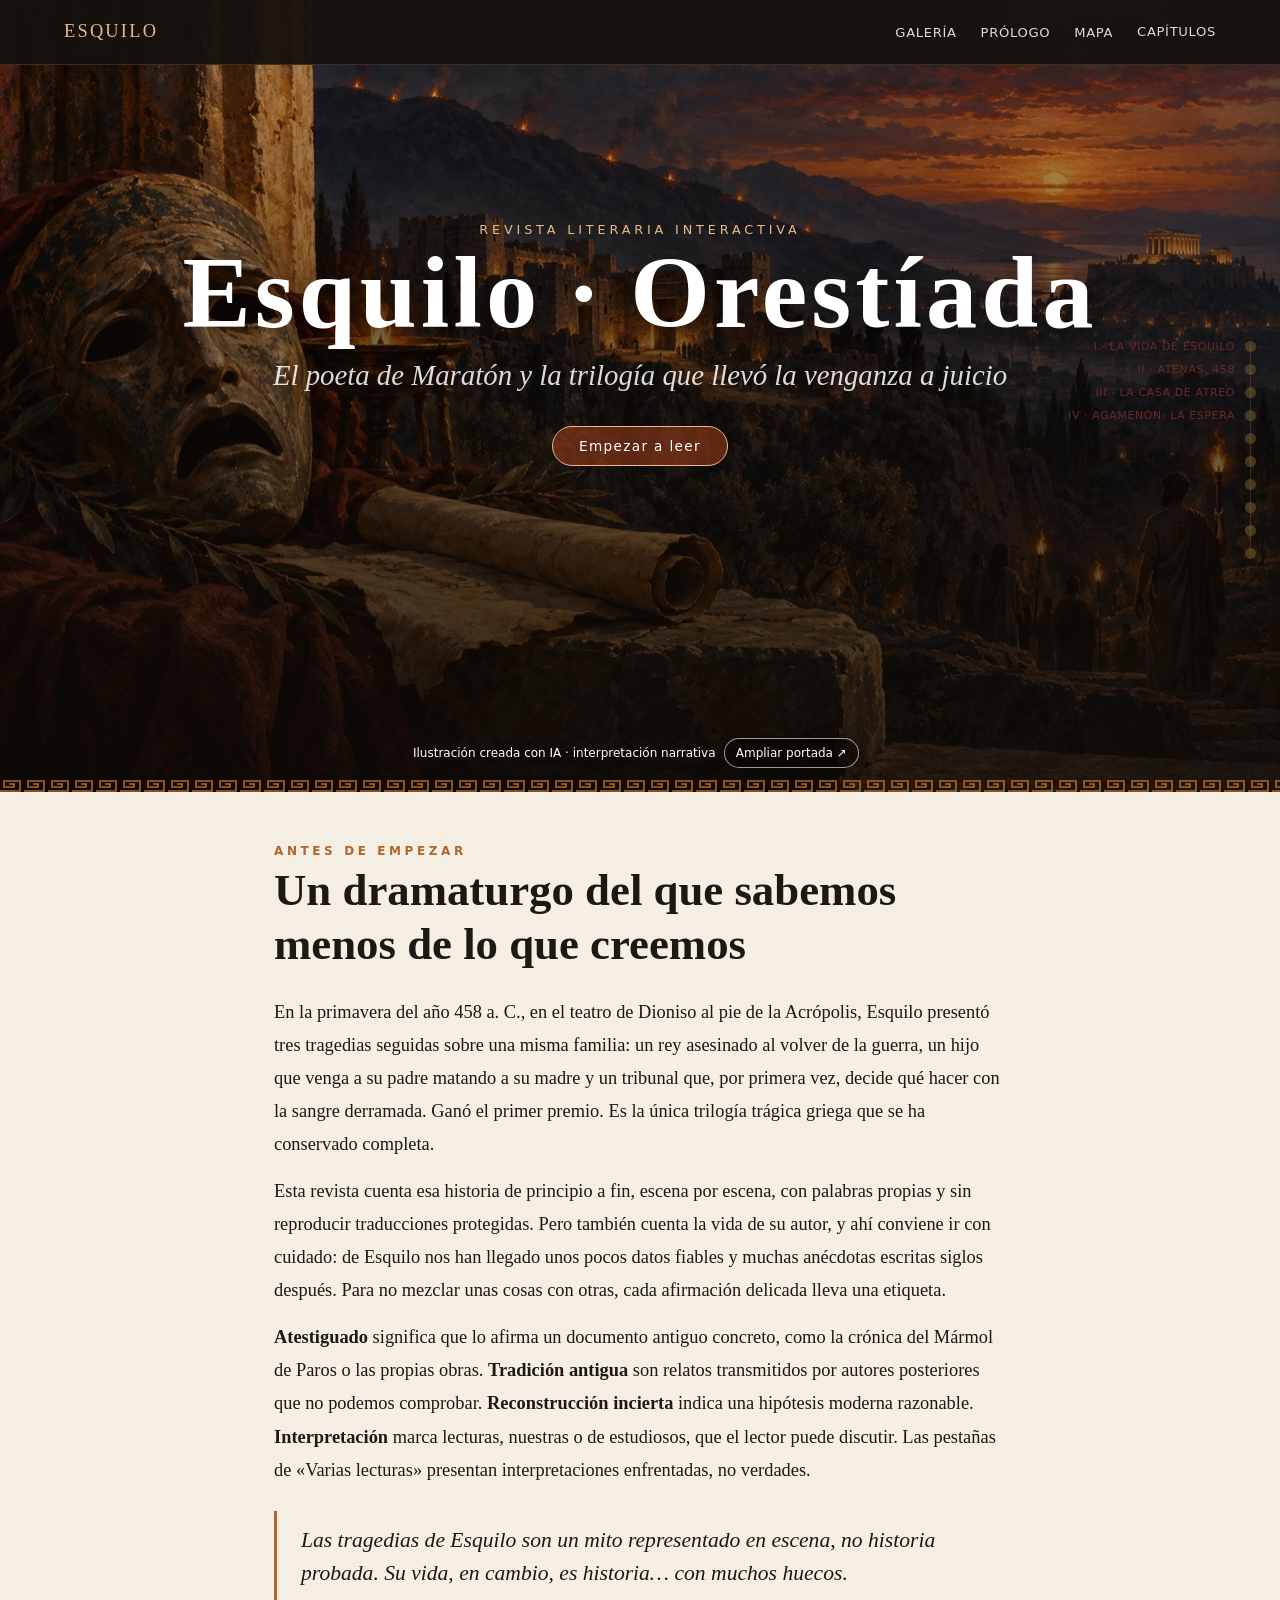
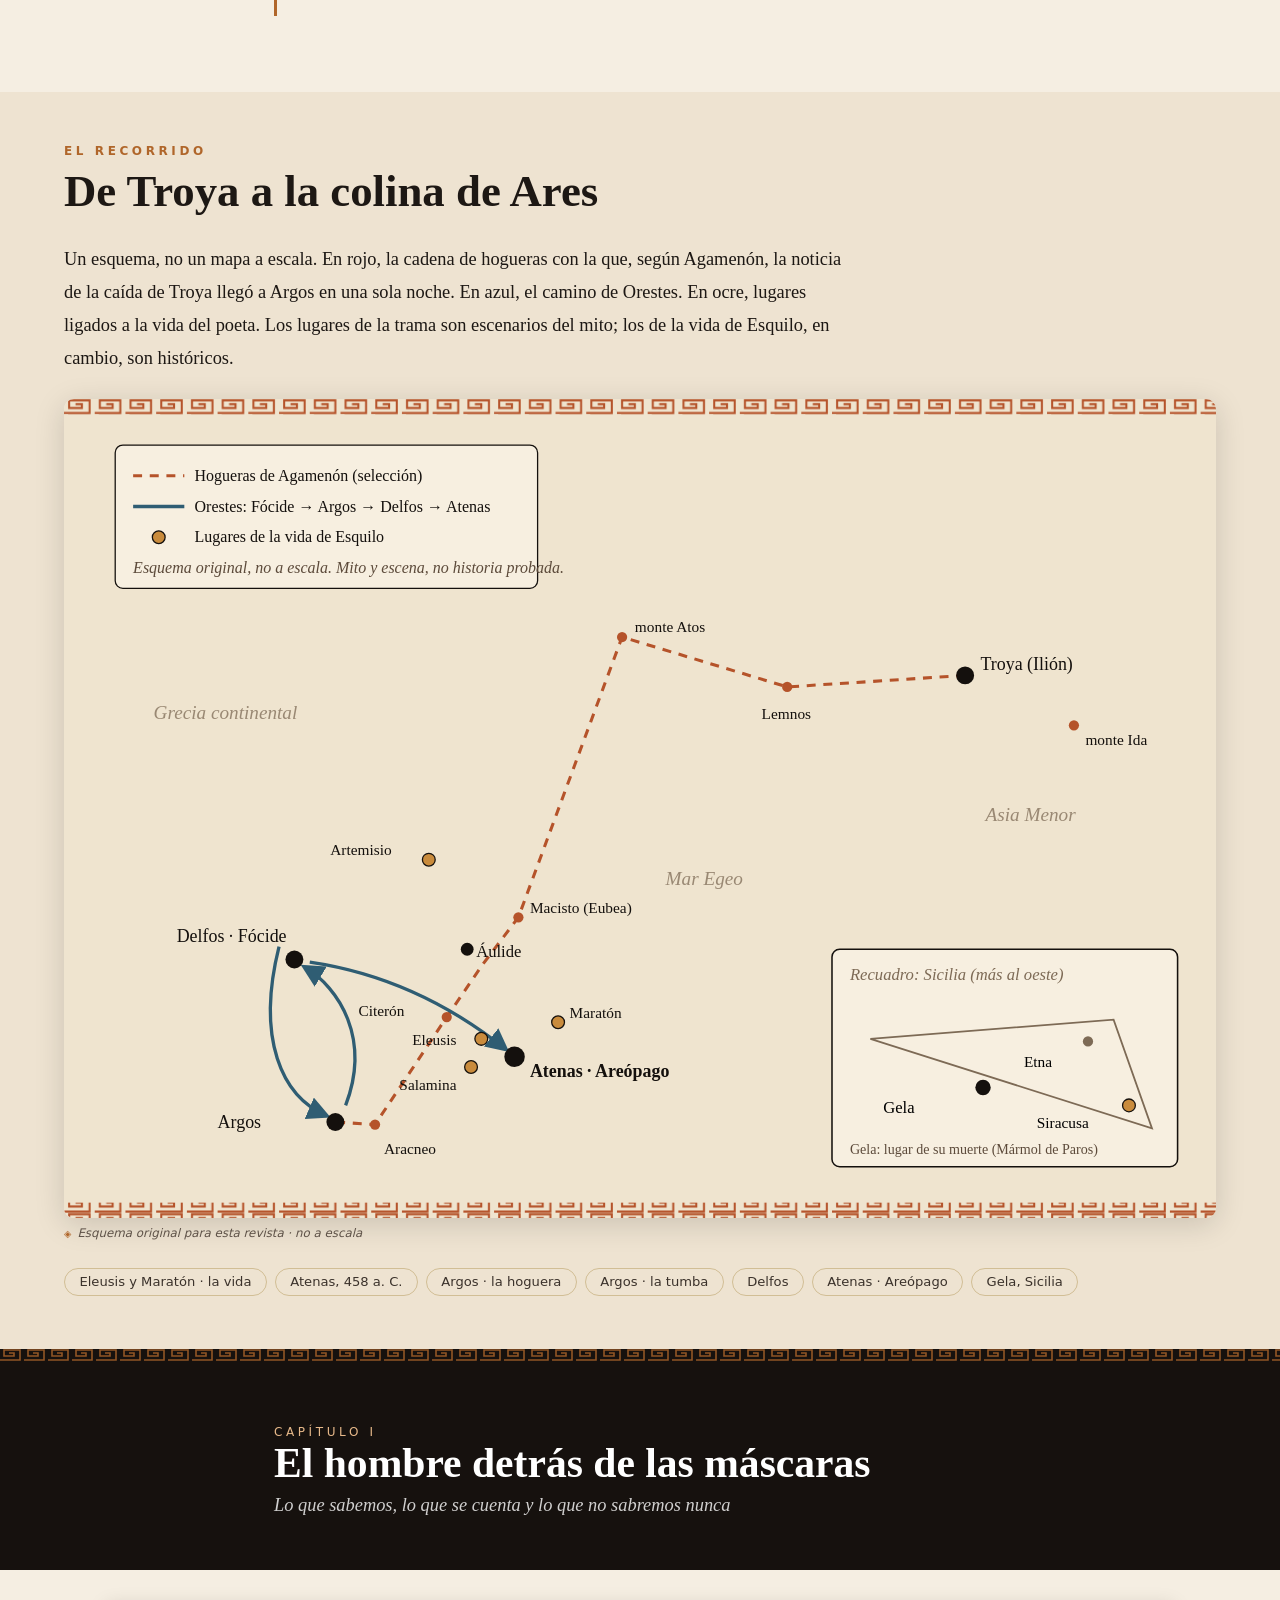
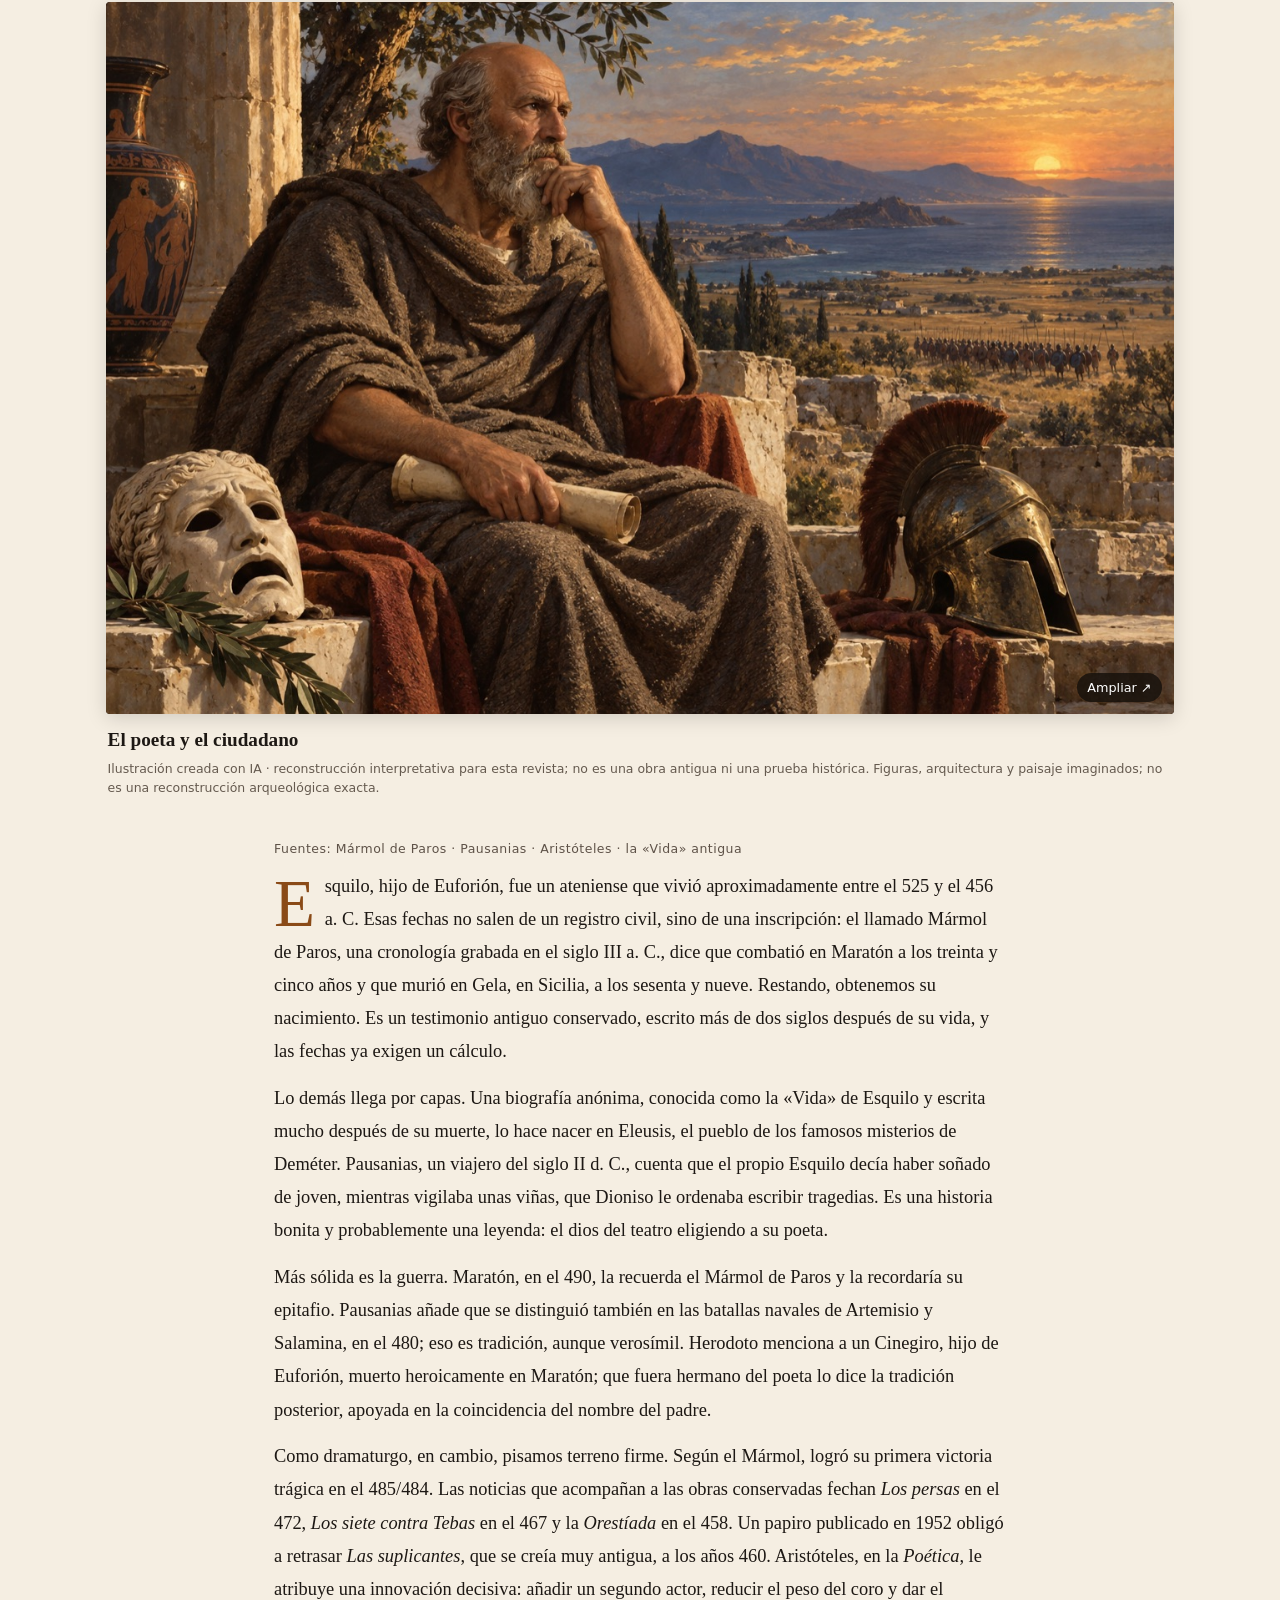
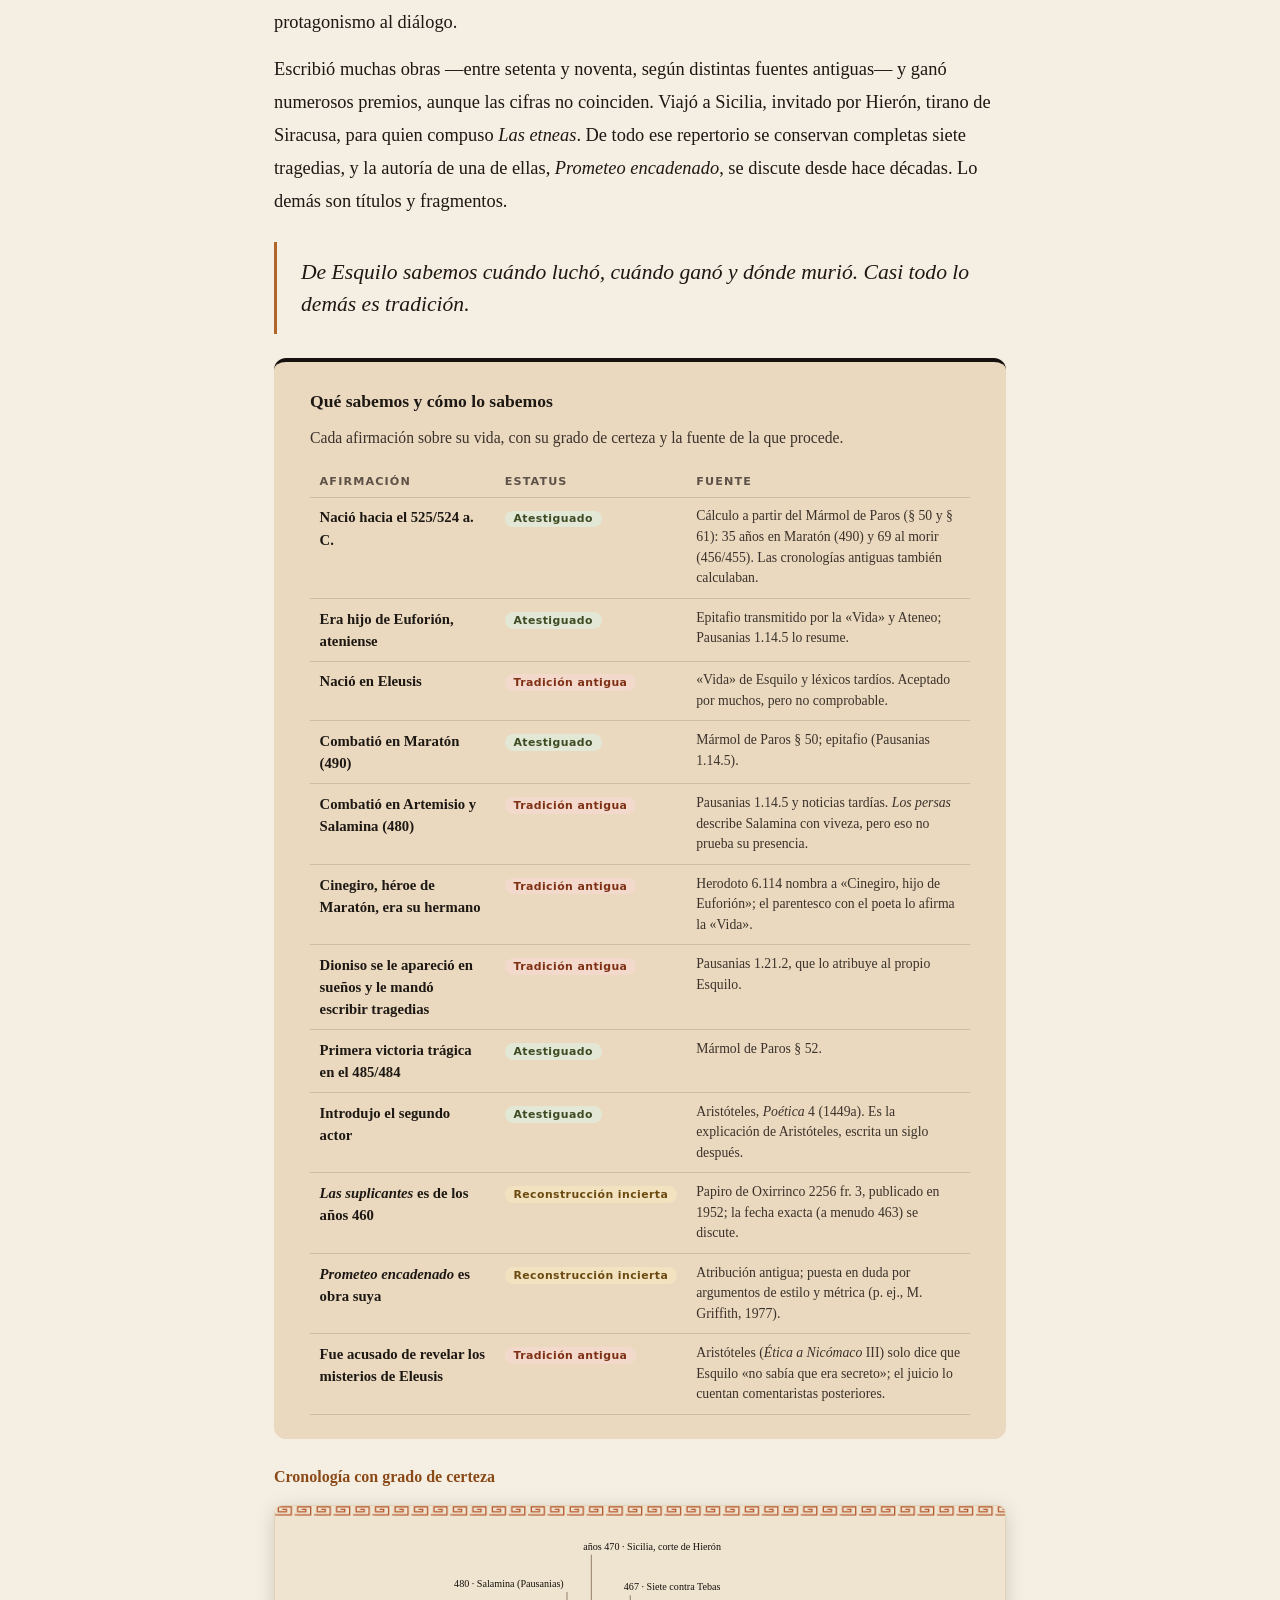
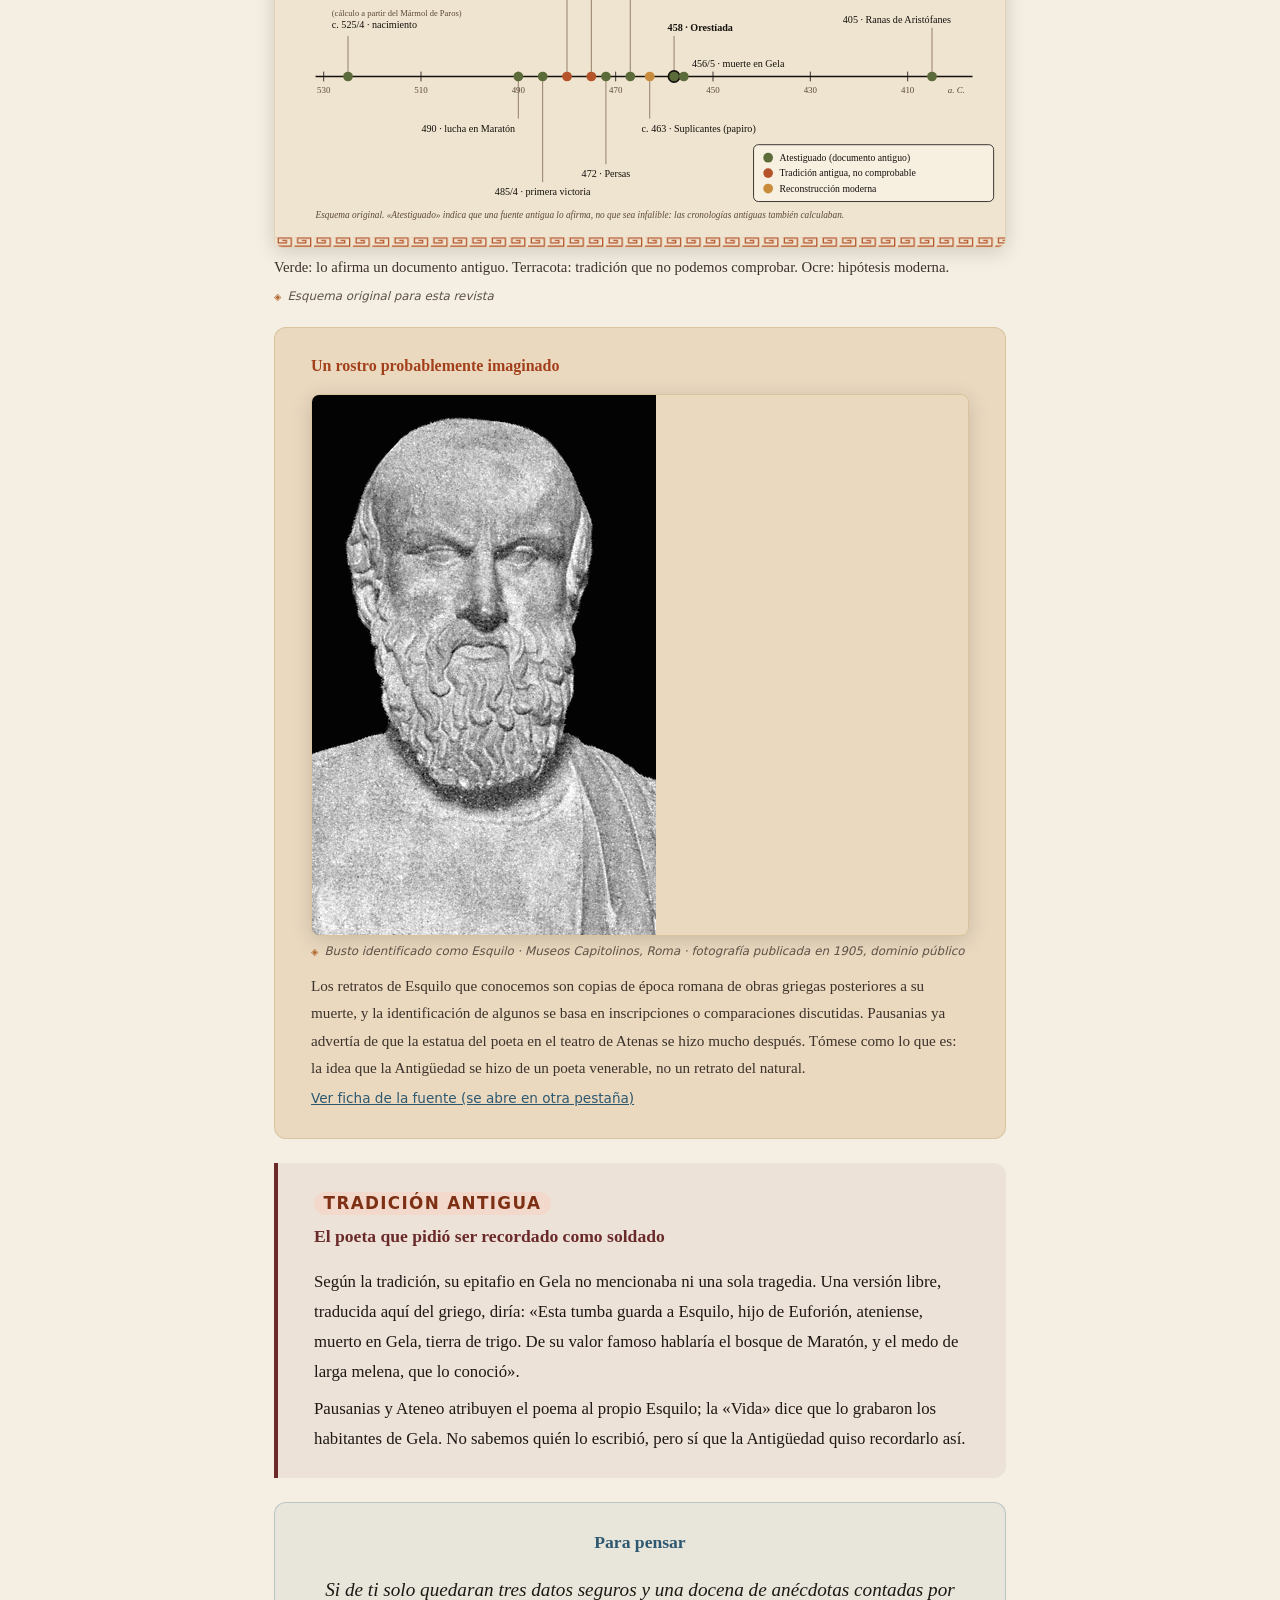
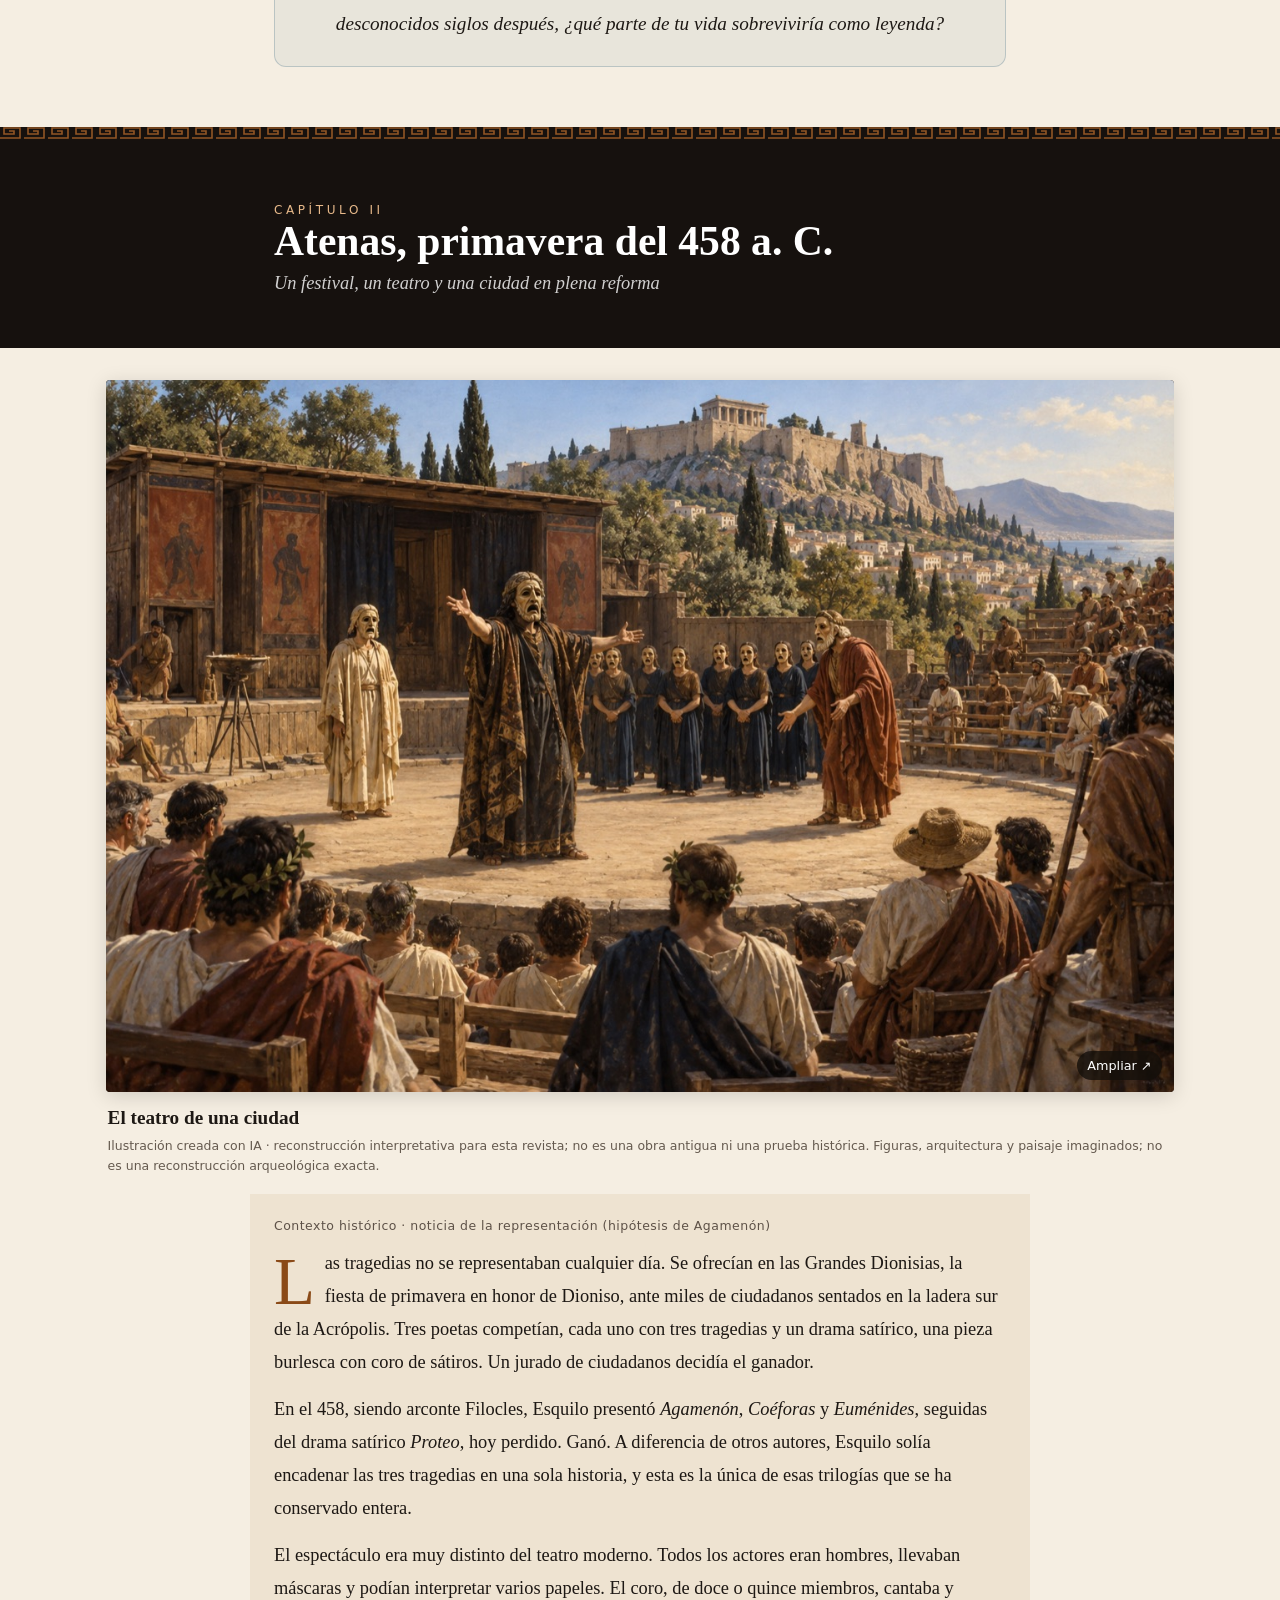
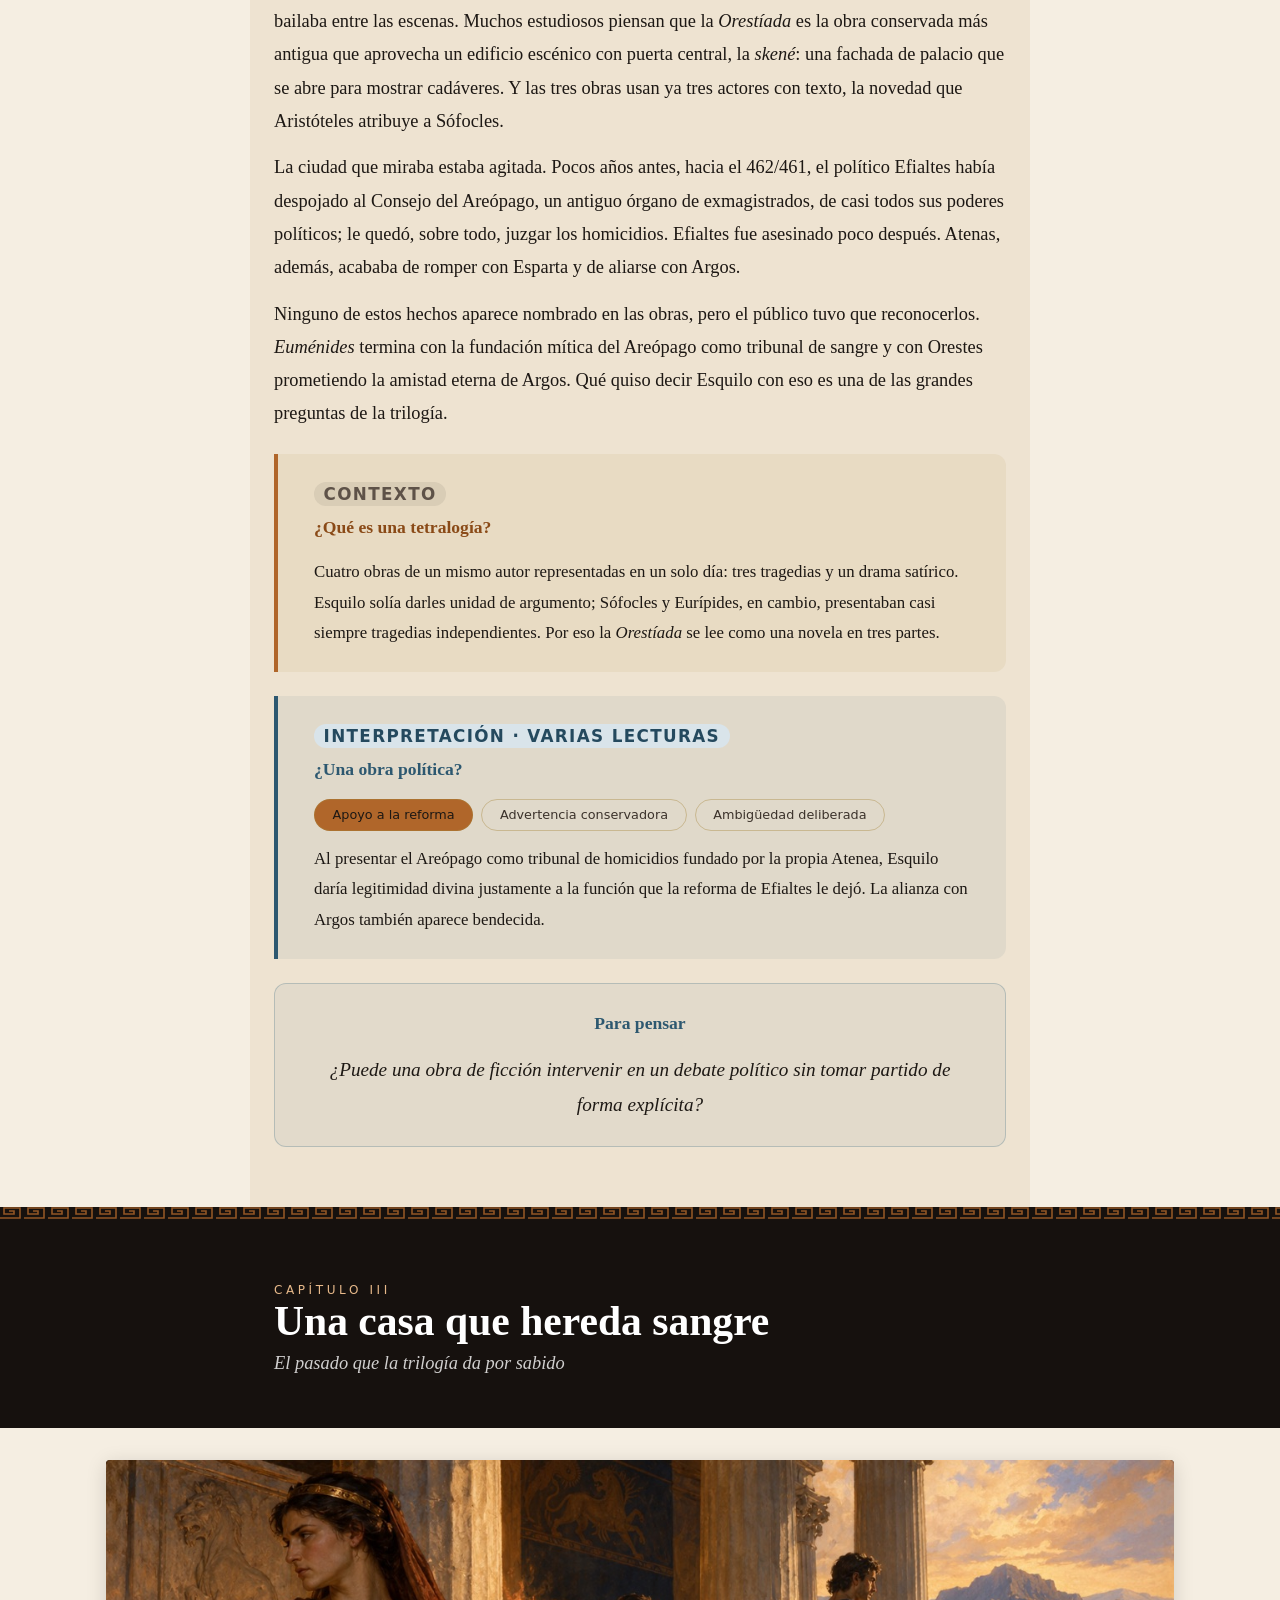
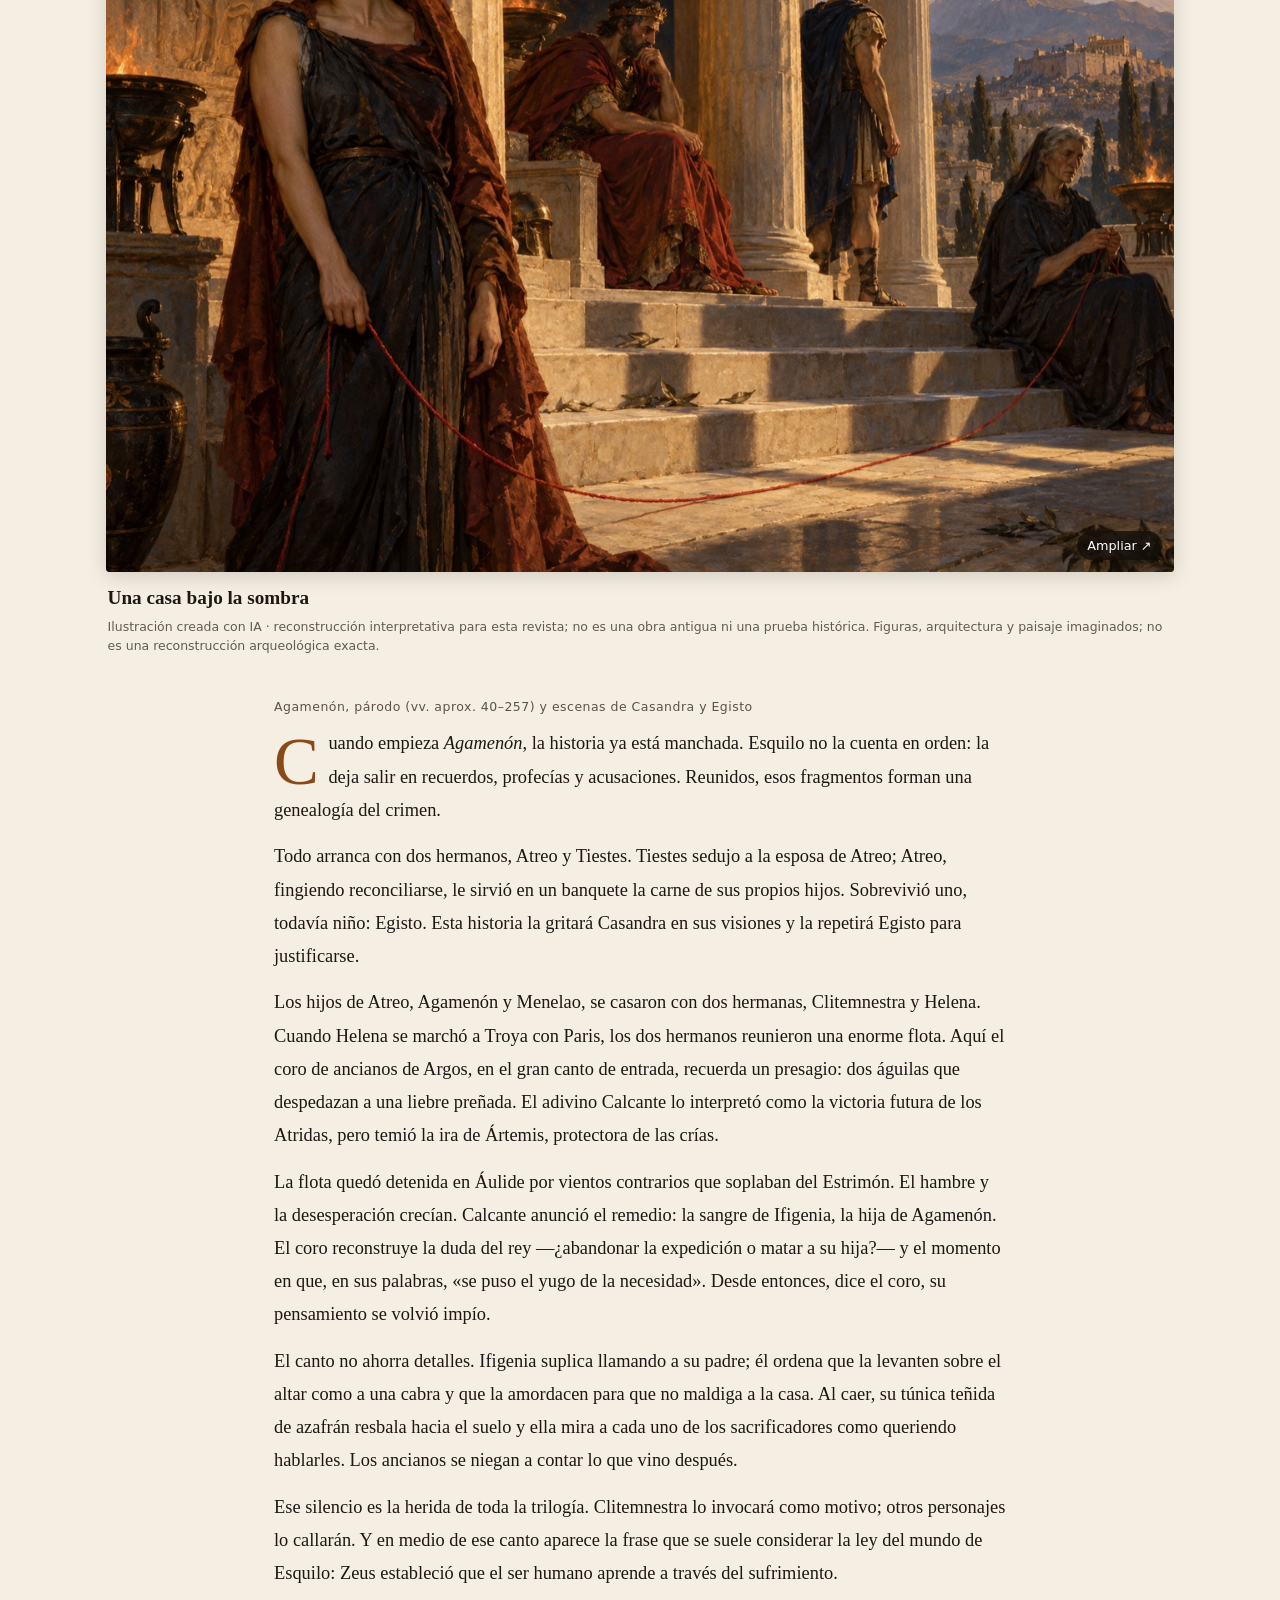
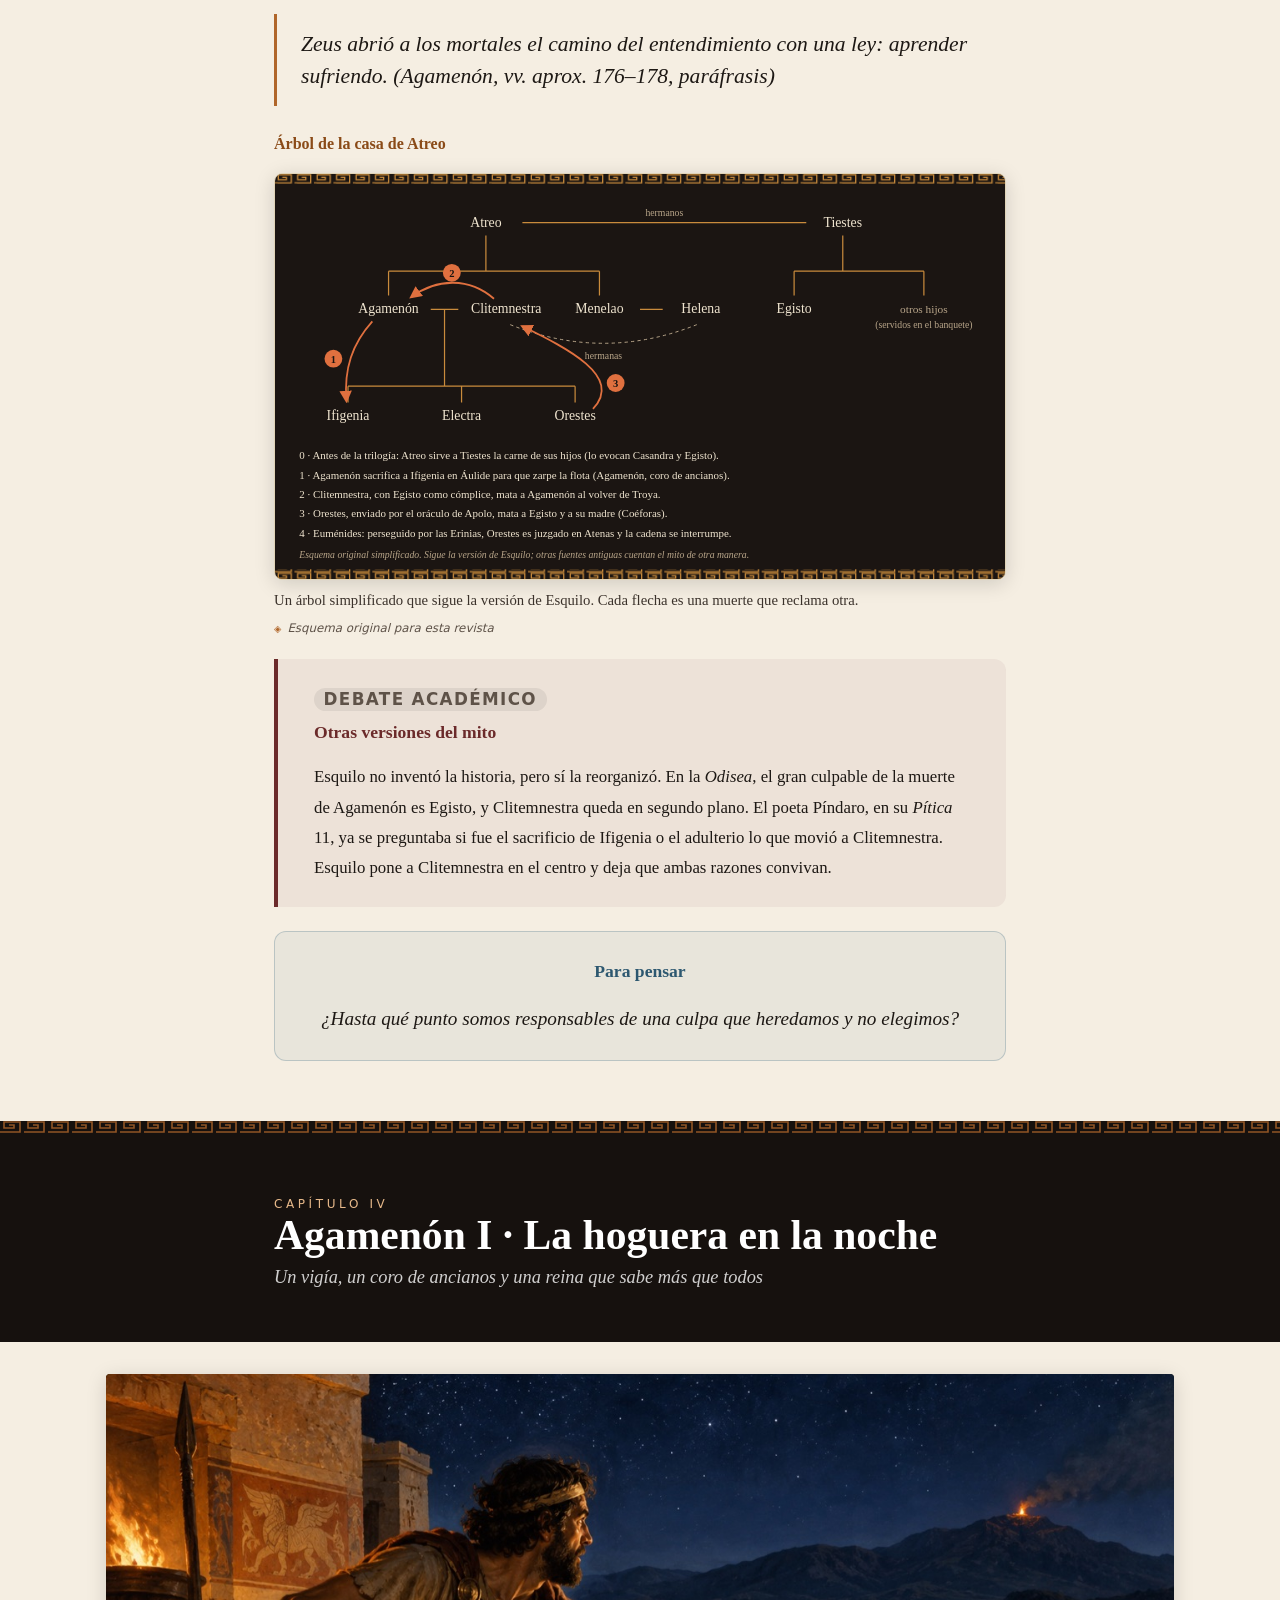
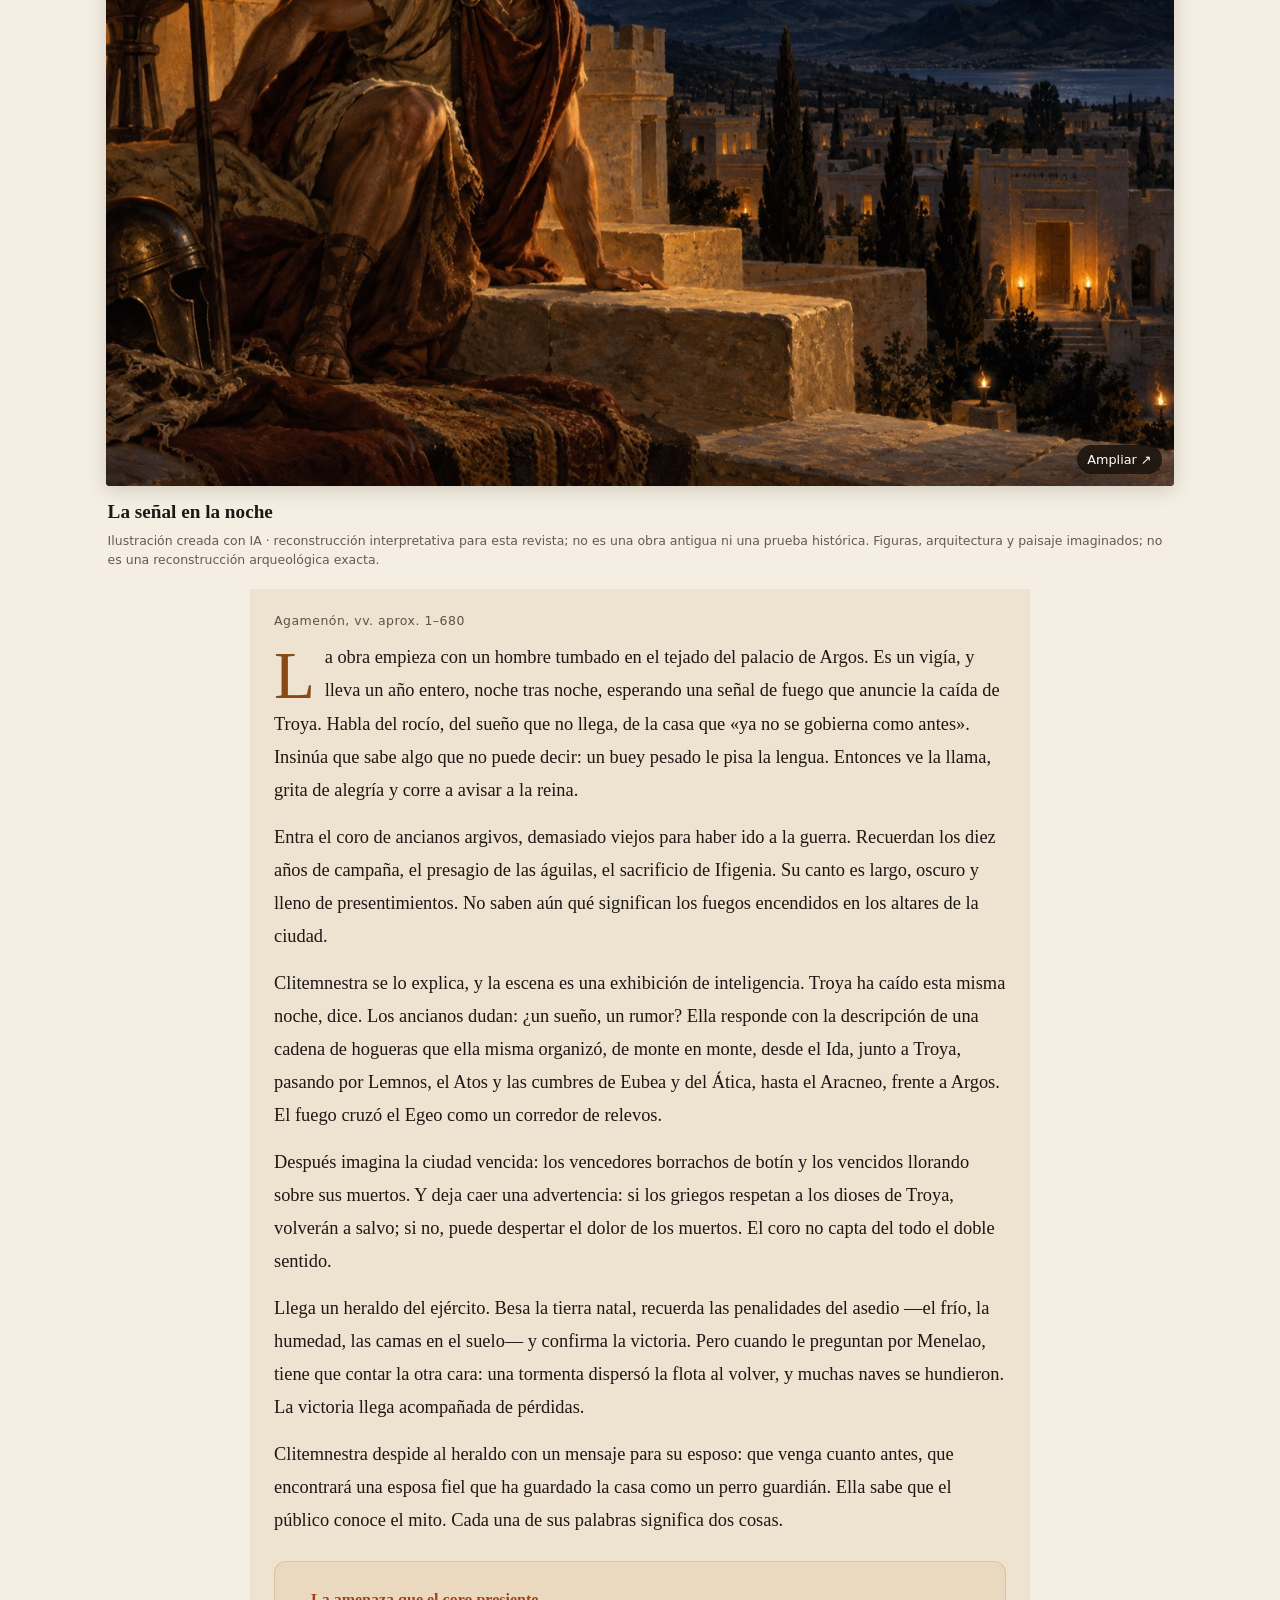
==== commit f054c233: "Add eleven original AI narrative illustrations and accessible gallery" ====
--- a/index.html
+++ b/index.html
@@ -14,13 +14,13 @@
 <div class="nav-inner">
 <a class="nav-logo" href="#top">ESQUILO</a>
 <button type="button" class="nav-toggle" aria-expanded="false" aria-controls="nav-links">Menú</button>
-<ul class="nav-links" id="nav-links"><li><a href="#prologue">Prólogo</a></li><li><a href="#map">Mapa</a></li><li><details class="nav-chapters"><summary>Capítulos</summary><ol><li><a href="#vida">I. La vida de Esquilo</a></li><li><a href="#atenas-458">II. Atenas, 458</a></li><li><a href="#casa-de-atreo">III. La casa de Atreo</a></li><li><a href="#agamenon-espera">IV. Agamenón: la espera</a></li><li><a href="#agamenon-alfombra">V. Agamenón: el crimen</a></li><li><a href="#coeforas-tumba">VI. Coéforas: la tumba</a></li><li><a href="#coeforas-matricidio">VII. Coéforas: el matricidio</a></li><li><a href="#eumenides-delfos">VIII. Euménides: Delfos</a></li><li><a href="#eumenides-juicio">IX. Euménides: el juicio</a></li><li><a href="#gela-y-despues">X. Muerte y legado</a></li></ol></details></li></ul>
+<ul class="nav-links" id="nav-links"><li><a href="#galeria-ilustraciones">Galería</a></li><li><a href="#prologue">Prólogo</a></li><li><a href="#map">Mapa</a></li><li><details class="nav-chapters"><summary>Capítulos</summary><ol><li><a href="#vida">I. La vida de Esquilo</a></li><li><a href="#atenas-458">II. Atenas, 458</a></li><li><a href="#casa-de-atreo">III. La casa de Atreo</a></li><li><a href="#agamenon-espera">IV. Agamenón: la espera</a></li><li><a href="#agamenon-alfombra">V. Agamenón: el crimen</a></li><li><a href="#coeforas-tumba">VI. Coéforas: la tumba</a></li><li><a href="#coeforas-matricidio">VII. Coéforas: el matricidio</a></li><li><a href="#eumenides-delfos">VIII. Euménides: Delfos</a></li><li><a href="#eumenides-juicio">IX. Euménides: el juicio</a></li><li><a href="#gela-y-despues">X. Muerte y legado</a></li></ol></details></li></ul>
 </div>
 </nav>
 <nav class="chapter-rail" aria-label="Índice de capítulos"><ol><li><a href="#vida"><span class="rail-label">I · La vida de Esquilo</span><span class="rail-dot"></span></a></li><li><a href="#atenas-458"><span class="rail-label">II · Atenas, 458</span><span class="rail-dot"></span></a></li><li><a href="#casa-de-atreo"><span class="rail-label">III · La casa de Atreo</span><span class="rail-dot"></span></a></li><li><a href="#agamenon-espera"><span class="rail-label">IV · Agamenón: la espera</span><span class="rail-dot"></span></a></li><li><a href="#agamenon-alfombra"><span class="rail-label">V · Agamenón: el crimen</span><span class="rail-dot"></span></a></li><li><a href="#coeforas-tumba"><span class="rail-label">VI · Coéforas: la tumba</span><span class="rail-dot"></span></a></li><li><a href="#coeforas-matricidio"><span class="rail-label">VII · Coéforas: el matricidio</span><span class="rail-dot"></span></a></li><li><a href="#eumenides-delfos"><span class="rail-label">VIII · Euménides: Delfos</span><span class="rail-dot"></span></a></li><li><a href="#eumenides-juicio"><span class="rail-label">IX · Euménides: el juicio</span><span class="rail-dot"></span></a></li><li><a href="#gela-y-despues"><span class="rail-label">X · Muerte y legado</span><span class="rail-dot"></span></a></li></ol></nav>
 
 <header class="site-hero" id="top">
-<img src="images/krater-eumenides-apolo-orestes.jpg" alt="Crátera griega de figuras rojas: Apolo, de pie, sostiene un lechón sobre la cabeza de Orestes, sentado con una espada; a la izquierda, figuras dormidas y una figura velada." data-provenance="public-domain"><div class="hero-overlay"></div><span class="image-credit" data-credit-for="images/krater-eumenides-apolo-orestes.jpg">Pintor de las Euménides · crátera apulia de campana, c. 380–370 a. C. · Museo del Louvre (Cp 710) · foto Bibi Saint-Pol, dominio público</span>
+<img src="images/ai-esq-apertura.jpg" srcset="images/ai-esq-apertura-640.jpg 640w, images/ai-esq-apertura.jpg 1280w" sizes="(max-width: 700px) 100vw, 1100px" width="1280" height="853" alt="Máscara trágica y rollo de papiro ante un palacio al atardecer; hogueras y antorchas enlazan montañas y una colina de Atenas." loading="eager" fetchpriority="high" decoding="async" data-provenance="ai-illustration"><div class="hero-overlay"></div><div class="cover-credit"><span data-credit-for="images/ai-esq-apertura.jpg">Ilustración creada con IA · interpretación narrativa</span><button type="button" class="art-open cover-open" data-full-src="images/ai-esq-apertura.jpg" data-alt="Máscara trágica y rollo de papiro ante un palacio al atardecer; hogueras y antorchas enlazan montañas y una colina de Atenas." data-caption="De la máscara al tribunal · Ilustración creada con IA · reconstrucción interpretativa para esta revista; no es una obra antigua ni una prueba histórica. Figuras, arquitectura y paisaje imaginados; no es una reconstrucción arqueológica exacta.">Ampliar portada ↗</button></div>
 <div class="hero-content"><p class="hero-eyebrow">Revista literaria interactiva</p><h1 class="hero-title">Esquilo · Orestíada</h1><p class="hero-subtitle">El poeta de Maratón y la trilogía que llevó la venganza a juicio</p><a class="hero-cta" href="#prologue">Empezar a leer</a></div></header>
 <main id="main">
 <section id="prologue" class="section"><div class="container narrow prose"><span class="section-label">Antes de empezar</span><h2 class="section-title">Un dramaturgo del que sabemos menos de lo que creemos</h2><p>En la primavera del año 458 a. C., en el teatro de Dioniso al pie de la Acrópolis, Esquilo presentó tres tragedias seguidas sobre una misma familia: un rey asesinado al volver de la guerra, un hijo que venga a su padre matando a su madre y un tribunal que, por primera vez, decide qué hacer con la sangre derramada. Ganó el primer premio. Es la única trilogía trágica griega que se ha conservado completa.</p>
@@ -33,6 +33,7 @@
 <section id="vida" class="chapter" aria-labelledby="vida-title">
 <div class="chapter-hero no-image">
 <div class="chapter-hero-overlay"></div><div class="chapter-hero-text"><span class="chapter-number">Capítulo I</span><h2 class="chapter-title" id="vida-title">El hombre detrás de las máscaras</h2><p class="chapter-subtitle">Lo que sabemos, lo que se cuenta y lo que no sabremos nunca</p></div></div>
+<div class="chapter-illustration-wrap"><figure class="ai-illustration"><button type="button" class="art-open" data-full-src="images/ai-esq-vida.jpg" data-caption="El poeta y el ciudadano · Ilustración creada con IA · reconstrucción interpretativa para esta revista; no es una obra antigua ni una prueba histórica. Figuras, arquitectura y paisaje imaginados; no es una reconstrucción arqueológica exacta." aria-label="Ampliar ilustración: El poeta y el ciudadano"><img src="images/ai-esq-vida.jpg" srcset="images/ai-esq-vida-640.jpg 640w, images/ai-esq-vida.jpg 1280w" sizes="(max-width: 700px) 100vw, 1100px" width="1280" height="853" alt="Un poeta griego maduro contempla una máscara teatral junto a un casco; al fondo se extiende una llanura costera." loading="lazy" decoding="async" data-provenance="ai-illustration"><span class="illustration-zoom" aria-hidden="true">Ampliar ↗</span></button><figcaption><strong>El poeta y el ciudadano</strong><span class="ai-credit" data-credit-for="images/ai-esq-vida.jpg">Ilustración creada con IA · reconstrucción interpretativa para esta revista; no es una obra antigua ni una prueba histórica. Figuras, arquitectura y paisaje imaginados; no es una reconstrucción arqueológica exacta.</span></figcaption></figure></div>
 <div class="container narrow chapter-body">
 <p class="source-span">Fuentes: Mármol de Paros · Pausanias · Aristóteles · la «Vida» antigua</p>
 <div class="narrative">
@@ -55,6 +56,7 @@
 <section id="atenas-458" class="chapter" aria-labelledby="atenas-458-title">
 <div class="chapter-hero no-image">
 <div class="chapter-hero-overlay"></div><div class="chapter-hero-text"><span class="chapter-number">Capítulo II</span><h2 class="chapter-title" id="atenas-458-title">Atenas, primavera del 458 a. C.</h2><p class="chapter-subtitle">Un festival, un teatro y una ciudad en plena reforma</p></div></div>
+<div class="chapter-illustration-wrap"><figure class="ai-illustration"><button type="button" class="art-open" data-full-src="images/ai-esq-atenas.jpg" data-caption="El teatro de una ciudad · Ilustración creada con IA · reconstrucción interpretativa para esta revista; no es una obra antigua ni una prueba histórica. Figuras, arquitectura y paisaje imaginados; no es una reconstrucción arqueológica exacta." aria-label="Ampliar ilustración: El teatro de una ciudad"><img src="images/ai-esq-atenas.jpg" srcset="images/ai-esq-atenas-640.jpg 640w, images/ai-esq-atenas.jpg 1280w" sizes="(max-width: 700px) 100vw, 1100px" width="1280" height="853" alt="Actores enmascarados y un coro ensayan en una orquesta circular de tierra, frente a gradas de madera y la ladera de Atenas." loading="lazy" decoding="async" data-provenance="ai-illustration"><span class="illustration-zoom" aria-hidden="true">Ampliar ↗</span></button><figcaption><strong>El teatro de una ciudad</strong><span class="ai-credit" data-credit-for="images/ai-esq-atenas.jpg">Ilustración creada con IA · reconstrucción interpretativa para esta revista; no es una obra antigua ni una prueba histórica. Figuras, arquitectura y paisaje imaginados; no es una reconstrucción arqueológica exacta.</span></figcaption></figure></div>
 <div class="container narrow chapter-body">
 <p class="source-span">Contexto histórico · noticia de la representación (hipótesis de Agamenón)</p>
 <div class="narrative">
@@ -77,6 +79,7 @@
 <section id="casa-de-atreo" class="chapter" aria-labelledby="casa-de-atreo-title">
 <div class="chapter-hero no-image">
 <div class="chapter-hero-overlay"></div><div class="chapter-hero-text"><span class="chapter-number">Capítulo III</span><h2 class="chapter-title" id="casa-de-atreo-title">Una casa que hereda sangre</h2><p class="chapter-subtitle">El pasado que la trilogía da por sabido</p></div></div>
+<div class="chapter-illustration-wrap"><figure class="ai-illustration"><button type="button" class="art-open" data-full-src="images/ai-esq-atreo.jpg" data-caption="Una casa bajo la sombra · Ilustración creada con IA · reconstrucción interpretativa para esta revista; no es una obra antigua ni una prueba histórica. Figuras, arquitectura y paisaje imaginados; no es una reconstrucción arqueológica exacta." aria-label="Ampliar ilustración: Una casa bajo la sombra"><img src="images/ai-esq-atreo.jpg" srcset="images/ai-esq-atreo-640.jpg 640w, images/ai-esq-atreo.jpg 1280w" sizes="(max-width: 700px) 100vw, 1100px" width="1280" height="853" alt="Una familia aparece dividida por columnas y sombras en el umbral de un palacio; un hilo rojo recorre los peldaños." loading="lazy" decoding="async" data-provenance="ai-illustration"><span class="illustration-zoom" aria-hidden="true">Ampliar ↗</span></button><figcaption><strong>Una casa bajo la sombra</strong><span class="ai-credit" data-credit-for="images/ai-esq-atreo.jpg">Ilustración creada con IA · reconstrucción interpretativa para esta revista; no es una obra antigua ni una prueba histórica. Figuras, arquitectura y paisaje imaginados; no es una reconstrucción arqueológica exacta.</span></figcaption></figure></div>
 <div class="container narrow chapter-body">
 <p class="source-span">Agamenón, párodo (vv. aprox. 40–257) y escenas de Casandra y Egisto</p>
 <div class="narrative">
@@ -97,6 +100,7 @@
 <section id="agamenon-espera" class="chapter" aria-labelledby="agamenon-espera-title">
 <div class="chapter-hero no-image">
 <div class="chapter-hero-overlay"></div><div class="chapter-hero-text"><span class="chapter-number">Capítulo IV</span><h2 class="chapter-title" id="agamenon-espera-title">Agamenón I · La hoguera en la noche</h2><p class="chapter-subtitle">Un vigía, un coro de ancianos y una reina que sabe más que todos</p></div></div>
+<div class="chapter-illustration-wrap"><figure class="ai-illustration"><button type="button" class="art-open" data-full-src="images/ai-esq-vigia.jpg" data-caption="La señal en la noche · Ilustración creada con IA · reconstrucción interpretativa para esta revista; no es una obra antigua ni una prueba histórica. Figuras, arquitectura y paisaje imaginados; no es una reconstrucción arqueológica exacta." aria-label="Ampliar ilustración: La señal en la noche"><img src="images/ai-esq-vigia.jpg" srcset="images/ai-esq-vigia-640.jpg 640w, images/ai-esq-vigia.jpg 1280w" sizes="(max-width: 700px) 100vw, 1100px" width="1280" height="853" alt="Un vigía se incorpora en una azotea de Argos al ver una hoguera lejana bajo el cielo estrellado." loading="lazy" decoding="async" data-provenance="ai-illustration"><span class="illustration-zoom" aria-hidden="true">Ampliar ↗</span></button><figcaption><strong>La señal en la noche</strong><span class="ai-credit" data-credit-for="images/ai-esq-vigia.jpg">Ilustración creada con IA · reconstrucción interpretativa para esta revista; no es una obra antigua ni una prueba histórica. Figuras, arquitectura y paisaje imaginados; no es una reconstrucción arqueológica exacta.</span></figcaption></figure></div>
 <div class="container narrow chapter-body">
 <p class="source-span">Agamenón, vv. aprox. 1–680</p>
 <div class="narrative">
@@ -121,6 +125,7 @@
 <section id="agamenon-alfombra" class="chapter" aria-labelledby="agamenon-alfombra-title">
 <div class="chapter-hero no-image">
 <div class="chapter-hero-overlay"></div><div class="chapter-hero-text"><span class="chapter-number">Capítulo V</span><h2 class="chapter-title" id="agamenon-alfombra-title">Agamenón II · La alfombra púrpura</h2><p class="chapter-subtitle">El regreso del rey, la profecía de Casandra y la red</p></div></div>
+<div class="chapter-illustration-wrap"><figure class="ai-illustration"><button type="button" class="art-open" data-full-src="images/ai-esq-purpura.jpg" data-caption="El umbral de púrpura · Ilustración creada con IA · reconstrucción interpretativa para esta revista; no es una obra antigua ni una prueba histórica. Figuras, arquitectura y paisaje imaginados; no es una reconstrucción arqueológica exacta." aria-label="Ampliar ilustración: El umbral de púrpura"><img src="images/ai-esq-purpura.jpg" srcset="images/ai-esq-purpura-640.jpg 640w, images/ai-esq-purpura.jpg 1280w" sizes="(max-width: 700px) 100vw, 1100px" width="1280" height="853" alt="Clitemnestra señala un tejido púrpura tendido hacia la puerta del palacio; Agamenón duda y Casandra observa desde un carro." loading="lazy" decoding="async" data-provenance="ai-illustration"><span class="illustration-zoom" aria-hidden="true">Ampliar ↗</span></button><figcaption><strong>El umbral de púrpura</strong><span class="ai-credit" data-credit-for="images/ai-esq-purpura.jpg">Ilustración creada con IA · reconstrucción interpretativa para esta revista; no es una obra antigua ni una prueba histórica. Figuras, arquitectura y paisaje imaginados; no es una reconstrucción arqueológica exacta.</span></figcaption></figure></div>
 <div class="container narrow chapter-body">
 <p class="source-span">Agamenón, vv. aprox. 780–1673</p>
 <div class="narrative">
@@ -146,6 +151,7 @@
 <section id="coeforas-tumba" class="chapter" aria-labelledby="coeforas-tumba-title">
 <div class="chapter-hero no-image">
 <div class="chapter-hero-overlay"></div><div class="chapter-hero-text"><span class="chapter-number">Capítulo VI</span><h2 class="chapter-title" id="coeforas-tumba-title">Coéforas I · Ante la tumba del padre</h2><p class="chapter-subtitle">Un mechón de pelo, unas huellas y un sueño de serpientes</p></div></div>
+<div class="chapter-illustration-wrap"><figure class="ai-illustration"><button type="button" class="art-open" data-full-src="images/ai-esq-tumba.jpg" data-caption="Encuentro junto a la tumba · Ilustración creada con IA · reconstrucción interpretativa para esta revista; no es una obra antigua ni una prueba histórica. Figuras, arquitectura y paisaje imaginados; no es una reconstrucción arqueológica exacta." aria-label="Ampliar ilustración: Encuentro junto a la tumba"><img src="images/ai-esq-tumba.jpg" srcset="images/ai-esq-tumba-640.jpg 640w, images/ai-esq-tumba.jpg 1280w" sizes="(max-width: 700px) 100vw, 1100px" width="1280" height="853" alt="Electra se arrodilla con una vasija de libaciones junto a una tumba; Orestes aparece detrás de un ciprés y varias mujeres acompañan el duelo." loading="lazy" decoding="async" data-provenance="ai-illustration"><span class="illustration-zoom" aria-hidden="true">Ampliar ↗</span></button><figcaption><strong>Encuentro junto a la tumba</strong><span class="ai-credit" data-credit-for="images/ai-esq-tumba.jpg">Ilustración creada con IA · reconstrucción interpretativa para esta revista; no es una obra antigua ni una prueba histórica. Figuras, arquitectura y paisaje imaginados; no es una reconstrucción arqueológica exacta.</span></figcaption></figure></div>
 <div class="container narrow chapter-body">
 <p class="source-span">Coéforas, vv. aprox. 1–584</p>
 <div class="narrative">
@@ -167,6 +173,7 @@
 <section id="coeforas-matricidio" class="chapter" aria-labelledby="coeforas-matricidio-title">
 <div class="chapter-hero no-image">
 <div class="chapter-hero-overlay"></div><div class="chapter-hero-text"><span class="chapter-number">Capítulo VII</span><h2 class="chapter-title" id="coeforas-matricidio-title">Coéforas II · El hijo y la madre</h2><p class="chapter-subtitle">Un engaño, una nodriza y una pregunta a Pílades</p></div></div>
+<div class="chapter-illustration-wrap"><figure class="ai-illustration"><button type="button" class="art-open" data-full-src="images/ai-esq-decision.jpg" data-caption="La decisión imposible · Ilustración creada con IA · reconstrucción interpretativa para esta revista; no es una obra antigua ni una prueba histórica. Figuras, arquitectura y paisaje imaginados; no es una reconstrucción arqueológica exacta." aria-label="Ampliar ilustración: La decisión imposible"><img src="images/ai-esq-decision.jpg" srcset="images/ai-esq-decision-640.jpg 640w, images/ai-esq-decision.jpg 1280w" sizes="(max-width: 700px) 100vw, 1100px" width="1280" height="853" alt="Orestes permanece inmóvil ante una puerta oscura, con la espada baja, mientras Pílades lo acompaña y Clitemnestra alza una mano." loading="lazy" decoding="async" data-provenance="ai-illustration"><span class="illustration-zoom" aria-hidden="true">Ampliar ↗</span></button><figcaption><strong>La decisión imposible</strong><span class="ai-credit" data-credit-for="images/ai-esq-decision.jpg">Ilustración creada con IA · reconstrucción interpretativa para esta revista; no es una obra antigua ni una prueba histórica. Figuras, arquitectura y paisaje imaginados; no es una reconstrucción arqueológica exacta.</span></figcaption></figure></div>
 <div class="container narrow chapter-body">
 <p class="source-span">Coéforas, vv. aprox. 585–1076</p>
 <div class="narrative">
@@ -191,6 +198,7 @@
 <section id="eumenides-delfos" class="chapter" aria-labelledby="eumenides-delfos-title">
 <div class="chapter-hero no-image">
 <div class="chapter-hero-overlay"></div><div class="chapter-hero-text"><span class="chapter-number">Capítulo VIII</span><h2 class="chapter-title" id="eumenides-delfos-title">Euménides I · Las perseguidoras</h2><p class="chapter-subtitle">La sacerdotisa, el fantasma de una madre y un canto que encadena</p></div></div>
+<div class="chapter-illustration-wrap"><figure class="ai-illustration"><button type="button" class="art-open" data-full-src="images/ai-esq-delfos.jpg" data-caption="El refugio de Delfos · Ilustración creada con IA · reconstrucción interpretativa para esta revista; no es una obra antigua ni una prueba histórica. Figuras, arquitectura y paisaje imaginados; no es una reconstrucción arqueológica exacta." aria-label="Ampliar ilustración: El refugio de Delfos"><img src="images/ai-esq-delfos.jpg" srcset="images/ai-esq-delfos-640.jpg 640w, images/ai-esq-delfos.jpg 1280w" sizes="(max-width: 700px) 100vw, 1100px" width="1280" height="853" alt="Orestes se aferra a una piedra sagrada en un santuario; Apolo permanece junto a él y las Erinias descansan como figuras oscuras al fondo." loading="lazy" decoding="async" data-provenance="ai-illustration"><span class="illustration-zoom" aria-hidden="true">Ampliar ↗</span></button><figcaption><strong>El refugio de Delfos</strong><span class="ai-credit" data-credit-for="images/ai-esq-delfos.jpg">Ilustración creada con IA · reconstrucción interpretativa para esta revista; no es una obra antigua ni una prueba histórica. Figuras, arquitectura y paisaje imaginados; no es una reconstrucción arqueológica exacta.</span></figcaption></figure></div>
 <div class="container narrow chapter-body">
 <p class="source-span">Euménides, vv. aprox. 1–396</p>
 <div class="narrative">
@@ -200,6 +208,7 @@
 <p>Entonces surge un fantasma: el de Clitemnestra. Reprocha a las Erinias que duerman mientras su asesino escapa. Les recuerda las ofrendas que les hizo en vida y les enseña sus heridas. Las diosas gimen en sueños, como perros que persiguen una presa, y por fin despiertan. Furiosas, acusan a Apolo de proteger a un matricida. Apolo las expulsa de su templo con desprecio: su sitio está en los lugares de la tortura, no en una casa de dioses.</p>
 <p>La escena se traslada a Atenas, quizá años después. Orestes llega agotado, abraza la imagen de la diosa y declara que su mancha ya ha sido lavada con ritos de purificación. Las Erinias lo encuentran siguiendo el olor de la sangre. Rodean al suplicante y entonan un canto que llaman de atadura: una especie de conjuro que debe enredar su mente y consumirlo. Explican cuál es su función desde el origen del mundo: perseguir a quien derrama la sangre de su familia hasta más allá de la muerte.</p>
 </div>
+<figure class="art"><h3>Orestes en una vasija antigua</h3><button type="button" class="art-open" data-caption="Pintor de las Euménides · crátera apulia de campana, c. 380–370 a. C. · Museo del Louvre (Cp 710) · foto Bibi Saint-Pol, dominio público" aria-label="Ampliar: Crátera griega de figuras rojas: Apolo, de pie, sostiene un lechón sobre la cabeza de Orestes, sentado con una espada; a la izquierda, figuras dormidas y una figura velada."><img src="images/krater-eumenides-apolo-orestes.jpg" alt="Crátera griega de figuras rojas: Apolo, de pie, sostiene un lechón sobre la cabeza de Orestes, sentado con una espada; a la izquierda, figuras dormidas y una figura velada." loading="lazy" data-provenance="public-domain"></button><figcaption><span class="image-credit-art" data-credit-for="images/krater-eumenides-apolo-orestes.jpg">Pintor de las Euménides · crátera apulia de campana, c. 380–370 a. C. · Museo del Louvre (Cp 710) · foto Bibi Saint-Pol, dominio público</span><p class="art-description">Esta crátera apulia del siglo IV a. C. representa la purificación de Orestes por Apolo. Es una obra antigua auténtica, posterior al estreno de la trilogía; no documenta su puesta en escena de 458 a. C.</p><p><a class="external-link" href="https://commons.wikimedia.org/wiki/File:Orestes_Apollo_Louvre_Cp710.jpg" rel="noopener" target="_blank">Ver ficha de la fuente (se abre en otra pestaña)</a></p></figcaption></figure>
 <figure class="art"><h3>La persecución en la pintura mural</h3><button type="button" class="art-open" data-caption="John Singer Sargent · Orestes perseguido por las Furias, 1921 · Museum of Fine Arts, Boston (25.645) · dominio público" aria-label="Ampliar: Pintura mural: un joven corre en diagonal con los brazos extendidos mientras una nube de figuras femeninas oscuras con serpientes se abalanza sobre él desde arriba."><img src="images/sargent-orestes-furias-1921.jpg" alt="Pintura mural: un joven corre en diagonal con los brazos extendidos mientras una nube de figuras femeninas oscuras con serpientes se abalanza sobre él desde arriba." loading="lazy" data-provenance="public-domain"></button><figcaption><span class="image-credit-art" data-credit-for="images/sargent-orestes-furias-1921.jpg">John Singer Sargent · Orestes perseguido por las Furias, 1921 · Museum of Fine Arts, Boston (25.645) · dominio público</span><p class="art-description">Sargent pintó esta escena para la rotonda del Museo de Bellas Artes de Boston. Convierte la persecución en un torbellino que cae desde arriba. Es una imagen de la carrera entre Delfos y Atenas, el momento en que las Erinias aún son solo cazadoras, antes de que la obra les dé voz y argumentos.</p><p><a class="external-link" href="https://commons.wikimedia.org/wiki/File:Singer_Sargent,_John_-_Orestes_Pursued_by_the_Furies_-_1921.jpg" rel="noopener" target="_blank">Ver ficha de la fuente (se abre en otra pestaña)</a></p></figcaption></figure>
 <section class="music" aria-label="Escuchar"><h3>Escuchar</h3>
 <div class="music-item"><div class="music-info"><strong>Darius Milhaud</strong> — <em>Les Euménides</em>, op. 41 (1917–1923): acto I, «Une chose affreuse à dire» (la Pitia) <span class="tag tag-direct">Adaptación directa</span><p class="music-why">Es la escena con la que empieza la obra de Esquilo: la sacerdotisa sale del templo y cuenta lo que ha visto. Milhaud la pone en la traducción de Claudel. Escuchar el horror de la Pitia ayuda a imaginar la primera aparición del coro de Erinias.</p><p class="music-evidence">Vínculo documentado: Tercera parte de <em>L&#x27;Orestie d&#x27;Eschyle</em> de Milhaud, sobre la traducción de Claudel. Grabación de la Universidad de Míchigan dirigida por Kenneth Kiesler (Naxos, 2014), publicada en el canal oficial «Topic».</p></div><div class="embed-frame"><iframe src="https://www.youtube-nocookie.com/embed/cVVPlBA2Kl4" title="Vídeo: Milhaud, «Les Euménides» op. 41, acto I, «Une chose affreuse à dire» (la Pitia)" loading="lazy" allow="accelerometer; clipboard-write; encrypted-media; gyroscope; picture-in-picture" referrerpolicy="strict-origin-when-cross-origin" allowfullscreen></iframe></div></div>
@@ -213,6 +222,7 @@
 <section id="eumenides-juicio" class="chapter" aria-labelledby="eumenides-juicio-title">
 <div class="chapter-hero no-image">
 <div class="chapter-hero-overlay"></div><div class="chapter-hero-text"><span class="chapter-number">Capítulo IX</span><h2 class="chapter-title" id="eumenides-juicio-title">Euménides II · El primer tribunal</h2><p class="chapter-subtitle">Votos iguales, una diosa sin madre y la persuasión</p></div></div>
+<div class="chapter-illustration-wrap"><figure class="ai-illustration"><button type="button" class="art-open" data-full-src="images/ai-esq-juicio.jpg" data-caption="Una ciudad aprende a juzgar · Ilustración creada con IA · reconstrucción interpretativa para esta revista; no es una obra antigua ni una prueba histórica. Figuras, arquitectura y paisaje imaginados; no es una reconstrucción arqueológica exacta." aria-label="Ampliar ilustración: Una ciudad aprende a juzgar"><img src="images/ai-esq-juicio.jpg" srcset="images/ai-esq-juicio-640.jpg 640w, images/ai-esq-juicio.jpg 1280w" sizes="(max-width: 700px) 100vw, 1100px" width="1280" height="853" alt="Atenea escucha a Orestes y a las Erinias en una colina rocosa; ciudadanos depositan pequeñas piedras en recipientes para votar." loading="lazy" decoding="async" data-provenance="ai-illustration"><span class="illustration-zoom" aria-hidden="true">Ampliar ↗</span></button><figcaption><strong>Una ciudad aprende a juzgar</strong><span class="ai-credit" data-credit-for="images/ai-esq-juicio.jpg">Ilustración creada con IA · reconstrucción interpretativa para esta revista; no es una obra antigua ni una prueba histórica. Figuras, arquitectura y paisaje imaginados; no es una reconstrucción arqueológica exacta.</span></figcaption></figure></div>
 <div class="container narrow chapter-body">
 <p class="source-span">Euménides, vv. aprox. 397–1047</p>
 <div class="narrative">
@@ -238,6 +248,7 @@
 <section id="gela-y-despues" class="chapter" aria-labelledby="gela-y-despues-title">
 <div class="chapter-hero no-image">
 <div class="chapter-hero-overlay"></div><div class="chapter-hero-text"><span class="chapter-number">Capítulo X</span><h2 class="chapter-title" id="gela-y-despues-title">Gela y después</h2><p class="chapter-subtitle">Una muerte en Sicilia, una tortuga legendaria y veinticinco siglos de escena</p></div></div>
+<div class="chapter-illustration-wrap"><figure class="ai-illustration"><button type="button" class="art-open" data-full-src="images/ai-esq-gela.jpg" data-caption="La memoria junto al mar · Ilustración creada con IA · reconstrucción interpretativa para esta revista; no es una obra antigua ni una prueba histórica. Figuras, arquitectura y paisaje imaginados; no es una reconstrucción arqueológica exacta." aria-label="Ampliar ilustración: La memoria junto al mar"><img src="images/ai-esq-gela.jpg" srcset="images/ai-esq-gela-640.jpg 640w, images/ai-esq-gela.jpg 1280w" sizes="(max-width: 700px) 100vw, 1100px" width="1280" height="853" alt="Un anciano poeta mira el mar desde una costa siciliana, con una máscara y un rollo a su lado; jóvenes actores aparecen a lo lejos." loading="lazy" decoding="async" data-provenance="ai-illustration"><span class="illustration-zoom" aria-hidden="true">Ampliar ↗</span></button><figcaption><strong>La memoria junto al mar</strong><span class="ai-credit" data-credit-for="images/ai-esq-gela.jpg">Ilustración creada con IA · reconstrucción interpretativa para esta revista; no es una obra antigua ni una prueba histórica. Figuras, arquitectura y paisaje imaginados; no es una reconstrucción arqueológica exacta.</span></figcaption></figure></div>
 <div class="container narrow chapter-body">
 <p class="source-span">Mármol de Paros § 61 · Plinio · Aristófanes · recepción</p>
 <div class="narrative">
@@ -259,12 +270,14 @@
 <p><strong>Escenas que se repiten.</strong> Las puertas del palacio se abren dos veces para mostrar a un asesino junto a dos cuerpos: primero Clitemnestra, luego Orestes. La repetición demuestra que la venganza no resuelve nada: solo cambia de mano.</p>
 <p><strong>Aprender sufriendo.</strong> El coro de <em>Agamenón</em> anuncia que Zeus enseña por el dolor. La trilogía lo pone a prueba: los personajes sufren mucho y aprenden poco, hasta que la ciudad crea una institución que aprende por ellos.</p>
 <p><strong>Una justicia con preguntas abiertas.</strong> El tribunal resuelve el caso, pero con argumentos discutibles, un empate y unas diosas que hay que convencer. Esquilo no presenta un final perfecto, sino uno que funciona y que sigue dando que pensar.</p></div></section>
+<section id="galeria-ilustraciones" class="section illustration-gallery" aria-labelledby="gallery-title"><div class="container"><span class="section-label">Recorrido visual</span><h2 class="section-title" id="gallery-title">Galería de ilustraciones</h2><p class="section-intro">Escenas originales creadas con IA para acompañar la lectura. Son interpretaciones imaginadas, distintas de las obras históricas y de los diagramas. Pulsa una imagen para ampliarla.</p><div class="illustration-grid"><figure class="ai-illustration gallery-card"><button type="button" class="art-open" data-full-src="images/ai-esq-apertura.jpg" data-caption="De la máscara al tribunal · Ilustración creada con IA · reconstrucción interpretativa para esta revista; no es una obra antigua ni una prueba histórica. Figuras, arquitectura y paisaje imaginados; no es una reconstrucción arqueológica exacta." aria-label="Ampliar ilustración: De la máscara al tribunal"><img src="images/ai-esq-apertura.jpg" srcset="images/ai-esq-apertura-640.jpg 640w, images/ai-esq-apertura.jpg 1280w" sizes="(max-width: 600px) 90vw, (max-width: 1000px) 45vw, 350px" width="1280" height="853" alt="Máscara trágica y rollo de papiro ante un palacio al atardecer; hogueras y antorchas enlazan montañas y una colina de Atenas." loading="lazy" decoding="async" data-provenance="ai-illustration"><span class="illustration-zoom" aria-hidden="true">Ampliar ↗</span></button><figcaption><strong>De la máscara al tribunal</strong><span class="ai-credit" data-credit-for="images/ai-esq-apertura.jpg">Ilustración creada con IA · reconstrucción interpretativa para esta revista; no es una obra antigua ni una prueba histórica. Figuras, arquitectura y paisaje imaginados; no es una reconstrucción arqueológica exacta.</span></figcaption></figure><figure class="ai-illustration gallery-card"><button type="button" class="art-open" data-full-src="images/ai-esq-vida.jpg" data-caption="El poeta y el ciudadano · Ilustración creada con IA · reconstrucción interpretativa para esta revista; no es una obra antigua ni una prueba histórica. Figuras, arquitectura y paisaje imaginados; no es una reconstrucción arqueológica exacta." aria-label="Ampliar ilustración: El poeta y el ciudadano"><img src="images/ai-esq-vida.jpg" srcset="images/ai-esq-vida-640.jpg 640w, images/ai-esq-vida.jpg 1280w" sizes="(max-width: 600px) 90vw, (max-width: 1000px) 45vw, 350px" width="1280" height="853" alt="Un poeta griego maduro contempla una máscara teatral junto a un casco; al fondo se extiende una llanura costera." loading="lazy" decoding="async" data-provenance="ai-illustration"><span class="illustration-zoom" aria-hidden="true">Ampliar ↗</span></button><figcaption><strong>El poeta y el ciudadano</strong><span class="ai-credit" data-credit-for="images/ai-esq-vida.jpg">Ilustración creada con IA · reconstrucción interpretativa para esta revista; no es una obra antigua ni una prueba histórica. Figuras, arquitectura y paisaje imaginados; no es una reconstrucción arqueológica exacta.</span></figcaption></figure><figure class="ai-illustration gallery-card"><button type="button" class="art-open" data-full-src="images/ai-esq-atenas.jpg" data-caption="El teatro de una ciudad · Ilustración creada con IA · reconstrucción interpretativa para esta revista; no es una obra antigua ni una prueba histórica. Figuras, arquitectura y paisaje imaginados; no es una reconstrucción arqueológica exacta." aria-label="Ampliar ilustración: El teatro de una ciudad"><img src="images/ai-esq-atenas.jpg" srcset="images/ai-esq-atenas-640.jpg 640w, images/ai-esq-atenas.jpg 1280w" sizes="(max-width: 600px) 90vw, (max-width: 1000px) 45vw, 350px" width="1280" height="853" alt="Actores enmascarados y un coro ensayan en una orquesta circular de tierra, frente a gradas de madera y la ladera de Atenas." loading="lazy" decoding="async" data-provenance="ai-illustration"><span class="illustration-zoom" aria-hidden="true">Ampliar ↗</span></button><figcaption><strong>El teatro de una ciudad</strong><span class="ai-credit" data-credit-for="images/ai-esq-atenas.jpg">Ilustración creada con IA · reconstrucción interpretativa para esta revista; no es una obra antigua ni una prueba histórica. Figuras, arquitectura y paisaje imaginados; no es una reconstrucción arqueológica exacta.</span></figcaption></figure><figure class="ai-illustration gallery-card"><button type="button" class="art-open" data-full-src="images/ai-esq-atreo.jpg" data-caption="Una casa bajo la sombra · Ilustración creada con IA · reconstrucción interpretativa para esta revista; no es una obra antigua ni una prueba histórica. Figuras, arquitectura y paisaje imaginados; no es una reconstrucción arqueológica exacta." aria-label="Ampliar ilustración: Una casa bajo la sombra"><img src="images/ai-esq-atreo.jpg" srcset="images/ai-esq-atreo-640.jpg 640w, images/ai-esq-atreo.jpg 1280w" sizes="(max-width: 600px) 90vw, (max-width: 1000px) 45vw, 350px" width="1280" height="853" alt="Una familia aparece dividida por columnas y sombras en el umbral de un palacio; un hilo rojo recorre los peldaños." loading="lazy" decoding="async" data-provenance="ai-illustration"><span class="illustration-zoom" aria-hidden="true">Ampliar ↗</span></button><figcaption><strong>Una casa bajo la sombra</strong><span class="ai-credit" data-credit-for="images/ai-esq-atreo.jpg">Ilustración creada con IA · reconstrucción interpretativa para esta revista; no es una obra antigua ni una prueba histórica. Figuras, arquitectura y paisaje imaginados; no es una reconstrucción arqueológica exacta.</span></figcaption></figure><figure class="ai-illustration gallery-card"><button type="button" class="art-open" data-full-src="images/ai-esq-vigia.jpg" data-caption="La señal en la noche · Ilustración creada con IA · reconstrucción interpretativa para esta revista; no es una obra antigua ni una prueba histórica. Figuras, arquitectura y paisaje imaginados; no es una reconstrucción arqueológica exacta." aria-label="Ampliar ilustración: La señal en la noche"><img src="images/ai-esq-vigia.jpg" srcset="images/ai-esq-vigia-640.jpg 640w, images/ai-esq-vigia.jpg 1280w" sizes="(max-width: 600px) 90vw, (max-width: 1000px) 45vw, 350px" width="1280" height="853" alt="Un vigía se incorpora en una azotea de Argos al ver una hoguera lejana bajo el cielo estrellado." loading="lazy" decoding="async" data-provenance="ai-illustration"><span class="illustration-zoom" aria-hidden="true">Ampliar ↗</span></button><figcaption><strong>La señal en la noche</strong><span class="ai-credit" data-credit-for="images/ai-esq-vigia.jpg">Ilustración creada con IA · reconstrucción interpretativa para esta revista; no es una obra antigua ni una prueba histórica. Figuras, arquitectura y paisaje imaginados; no es una reconstrucción arqueológica exacta.</span></figcaption></figure><figure class="ai-illustration gallery-card"><button type="button" class="art-open" data-full-src="images/ai-esq-purpura.jpg" data-caption="El umbral de púrpura · Ilustración creada con IA · reconstrucción interpretativa para esta revista; no es una obra antigua ni una prueba histórica. Figuras, arquitectura y paisaje imaginados; no es una reconstrucción arqueológica exacta." aria-label="Ampliar ilustración: El umbral de púrpura"><img src="images/ai-esq-purpura.jpg" srcset="images/ai-esq-purpura-640.jpg 640w, images/ai-esq-purpura.jpg 1280w" sizes="(max-width: 600px) 90vw, (max-width: 1000px) 45vw, 350px" width="1280" height="853" alt="Clitemnestra señala un tejido púrpura tendido hacia la puerta del palacio; Agamenón duda y Casandra observa desde un carro." loading="lazy" decoding="async" data-provenance="ai-illustration"><span class="illustration-zoom" aria-hidden="true">Ampliar ↗</span></button><figcaption><strong>El umbral de púrpura</strong><span class="ai-credit" data-credit-for="images/ai-esq-purpura.jpg">Ilustración creada con IA · reconstrucción interpretativa para esta revista; no es una obra antigua ni una prueba histórica. Figuras, arquitectura y paisaje imaginados; no es una reconstrucción arqueológica exacta.</span></figcaption></figure><figure class="ai-illustration gallery-card"><button type="button" class="art-open" data-full-src="images/ai-esq-tumba.jpg" data-caption="Encuentro junto a la tumba · Ilustración creada con IA · reconstrucción interpretativa para esta revista; no es una obra antigua ni una prueba histórica. Figuras, arquitectura y paisaje imaginados; no es una reconstrucción arqueológica exacta." aria-label="Ampliar ilustración: Encuentro junto a la tumba"><img src="images/ai-esq-tumba.jpg" srcset="images/ai-esq-tumba-640.jpg 640w, images/ai-esq-tumba.jpg 1280w" sizes="(max-width: 600px) 90vw, (max-width: 1000px) 45vw, 350px" width="1280" height="853" alt="Electra se arrodilla con una vasija de libaciones junto a una tumba; Orestes aparece detrás de un ciprés y varias mujeres acompañan el duelo." loading="lazy" decoding="async" data-provenance="ai-illustration"><span class="illustration-zoom" aria-hidden="true">Ampliar ↗</span></button><figcaption><strong>Encuentro junto a la tumba</strong><span class="ai-credit" data-credit-for="images/ai-esq-tumba.jpg">Ilustración creada con IA · reconstrucción interpretativa para esta revista; no es una obra antigua ni una prueba histórica. Figuras, arquitectura y paisaje imaginados; no es una reconstrucción arqueológica exacta.</span></figcaption></figure><figure class="ai-illustration gallery-card"><button type="button" class="art-open" data-full-src="images/ai-esq-decision.jpg" data-caption="La decisión imposible · Ilustración creada con IA · reconstrucción interpretativa para esta revista; no es una obra antigua ni una prueba histórica. Figuras, arquitectura y paisaje imaginados; no es una reconstrucción arqueológica exacta." aria-label="Ampliar ilustración: La decisión imposible"><img src="images/ai-esq-decision.jpg" srcset="images/ai-esq-decision-640.jpg 640w, images/ai-esq-decision.jpg 1280w" sizes="(max-width: 600px) 90vw, (max-width: 1000px) 45vw, 350px" width="1280" height="853" alt="Orestes permanece inmóvil ante una puerta oscura, con la espada baja, mientras Pílades lo acompaña y Clitemnestra alza una mano." loading="lazy" decoding="async" data-provenance="ai-illustration"><span class="illustration-zoom" aria-hidden="true">Ampliar ↗</span></button><figcaption><strong>La decisión imposible</strong><span class="ai-credit" data-credit-for="images/ai-esq-decision.jpg">Ilustración creada con IA · reconstrucción interpretativa para esta revista; no es una obra antigua ni una prueba histórica. Figuras, arquitectura y paisaje imaginados; no es una reconstrucción arqueológica exacta.</span></figcaption></figure><figure class="ai-illustration gallery-card"><button type="button" class="art-open" data-full-src="images/ai-esq-delfos.jpg" data-caption="El refugio de Delfos · Ilustración creada con IA · reconstrucción interpretativa para esta revista; no es una obra antigua ni una prueba histórica. Figuras, arquitectura y paisaje imaginados; no es una reconstrucción arqueológica exacta." aria-label="Ampliar ilustración: El refugio de Delfos"><img src="images/ai-esq-delfos.jpg" srcset="images/ai-esq-delfos-640.jpg 640w, images/ai-esq-delfos.jpg 1280w" sizes="(max-width: 600px) 90vw, (max-width: 1000px) 45vw, 350px" width="1280" height="853" alt="Orestes se aferra a una piedra sagrada en un santuario; Apolo permanece junto a él y las Erinias descansan como figuras oscuras al fondo." loading="lazy" decoding="async" data-provenance="ai-illustration"><span class="illustration-zoom" aria-hidden="true">Ampliar ↗</span></button><figcaption><strong>El refugio de Delfos</strong><span class="ai-credit" data-credit-for="images/ai-esq-delfos.jpg">Ilustración creada con IA · reconstrucción interpretativa para esta revista; no es una obra antigua ni una prueba histórica. Figuras, arquitectura y paisaje imaginados; no es una reconstrucción arqueológica exacta.</span></figcaption></figure><figure class="ai-illustration gallery-card"><button type="button" class="art-open" data-full-src="images/ai-esq-juicio.jpg" data-caption="Una ciudad aprende a juzgar · Ilustración creada con IA · reconstrucción interpretativa para esta revista; no es una obra antigua ni una prueba histórica. Figuras, arquitectura y paisaje imaginados; no es una reconstrucción arqueológica exacta." aria-label="Ampliar ilustración: Una ciudad aprende a juzgar"><img src="images/ai-esq-juicio.jpg" srcset="images/ai-esq-juicio-640.jpg 640w, images/ai-esq-juicio.jpg 1280w" sizes="(max-width: 600px) 90vw, (max-width: 1000px) 45vw, 350px" width="1280" height="853" alt="Atenea escucha a Orestes y a las Erinias en una colina rocosa; ciudadanos depositan pequeñas piedras en recipientes para votar." loading="lazy" decoding="async" data-provenance="ai-illustration"><span class="illustration-zoom" aria-hidden="true">Ampliar ↗</span></button><figcaption><strong>Una ciudad aprende a juzgar</strong><span class="ai-credit" data-credit-for="images/ai-esq-juicio.jpg">Ilustración creada con IA · reconstrucción interpretativa para esta revista; no es una obra antigua ni una prueba histórica. Figuras, arquitectura y paisaje imaginados; no es una reconstrucción arqueológica exacta.</span></figcaption></figure><figure class="ai-illustration gallery-card"><button type="button" class="art-open" data-full-src="images/ai-esq-gela.jpg" data-caption="La memoria junto al mar · Ilustración creada con IA · reconstrucción interpretativa para esta revista; no es una obra antigua ni una prueba histórica. Figuras, arquitectura y paisaje imaginados; no es una reconstrucción arqueológica exacta." aria-label="Ampliar ilustración: La memoria junto al mar"><img src="images/ai-esq-gela.jpg" srcset="images/ai-esq-gela-640.jpg 640w, images/ai-esq-gela.jpg 1280w" sizes="(max-width: 600px) 90vw, (max-width: 1000px) 45vw, 350px" width="1280" height="853" alt="Un anciano poeta mira el mar desde una costa siciliana, con una máscara y un rollo a su lado; jóvenes actores aparecen a lo lejos." loading="lazy" decoding="async" data-provenance="ai-illustration"><span class="illustration-zoom" aria-hidden="true">Ampliar ↗</span></button><figcaption><strong>La memoria junto al mar</strong><span class="ai-credit" data-credit-for="images/ai-esq-gela.jpg">Ilustración creada con IA · reconstrucción interpretativa para esta revista; no es una obra antigua ni una prueba histórica. Figuras, arquitectura y paisaje imaginados; no es una reconstrucción arqueológica exacta.</span></figcaption></figure></div></div></section>
 </main>
 <footer class="site-footer"><div class="container"><div class="footer-grid">
 <div><h2>Esquilo · Orestíada</h2><p>Una revista para leer la Orestíada escena por escena y separar, en la vida de su autor, el dato de la leyenda.</p></div>
 <div><h2>Fuentes y lecturas</h2><ul><li><a href="https://en.wikisource.org/wiki/Aeschylus_(Smyth_1926)_v2/Agamemnon" rel="noopener" target="_blank">Esquilo, Agamenón · trad. inglesa de H. W. Smyth (1926), Wikisource</a></li><li><a href="https://en.wikisource.org/wiki/Aeschylus_(Smyth_1926)_v2/The_Libation-Bearers" rel="noopener" target="_blank">Esquilo, Coéforas · trad. Smyth (1926), Wikisource</a></li><li><a href="https://en.wikisource.org/wiki/Aeschylus_(Smyth_1926)_v2/Eumenides" rel="noopener" target="_blank">Esquilo, Euménides · trad. Smyth (1926), Wikisource</a></li><li><a href="https://topostext.org/work/119" rel="noopener" target="_blank">Mármol de Paros (crónica), traducción en ToposText</a></li><li><a href="https://en.wikisource.org/wiki/Description_of_Greece_(Jones)/Book_1" rel="noopener" target="_blank">Pausanias, Descripción de Grecia, libro I · trad. Jones y Ormerod, Wikisource</a></li><li><a href="https://en.wikisource.org/wiki/The_Poetics_translated_by_S._H._Butcher" rel="noopener" target="_blank">Aristóteles, Poética · trad. Butcher, Wikisource</a></li><li><a href="https://en.wikisource.org/wiki/Nicomachean_Ethics_(Ross)/Book_Three" rel="noopener" target="_blank">Aristóteles, Ética a Nicómaco III · trad. Ross, Wikisource</a></li><li><a href="https://en.wikisource.org/wiki/Natural_History_(Rackham,_Jones,_%26_Eichholz)/Book_10" rel="noopener" target="_blank">Plinio, Historia natural X · trad. Rackham, Wikisource</a></li><li><a href="https://www.perseus.tufts.edu/hopper/text?doc=Perseus:text:1999.01.0126:book=6:chapter=114" rel="noopener" target="_blank">Herodoto, Historias VI (Cinegiro, 6.114) · Perseus</a></li><li><a href="https://en.wikisource.org/wiki/1911_Encyclop%C3%A6dia_Britannica/Aeschylus" rel="noopener" target="_blank">Encyclopaedia Britannica 1911, «Aeschylus» (obra antigua; útil para las tradiciones biográficas)</a></li></ul></div>
 <div><h2>Sobre esta revista y créditos</h2><p>Revista educativa en español, a partir de las tragedias de Esquilo y de testimonios antiguos. Los resúmenes son paráfrasis propias; las pocas frases destacadas son reformulaciones breves y aproximadas de pasajes comprobados en las traducciones de dominio público enlazadas. No se presenta una nueva traducción filológica del griego.</p>
-<p>Imágenes: obras de dominio público obtenidas de Wikimedia Commons, con su ficha de licencia guardada junto al proyecto, y tres esquemas originales. La música se presenta mediante reproductores y enlaces directos de YouTube de canales oficiales o de los propios intérpretes, y cada pieza indica si es una adaptación directa de Esquilo o solo una resonancia temática.</p><p>Cada imagen lleva un crédito visible. Las obras históricas enlazan con su ficha de origen y licencia; los diagramas son esquemas originales. Esta revista no usa imágenes generadas con IA.</p></div>
+<p>Imágenes: obras de dominio público obtenidas de Wikimedia Commons, con su ficha de licencia guardada junto al proyecto, y tres esquemas originales. La música se presenta mediante reproductores y enlaces directos de YouTube de canales oficiales o de los propios intérpretes, y cada pieza indica si es una adaptación directa de Esquilo o solo una resonancia temática.</p>
+<p>La portada y las 10 aperturas de capítulo son ilustraciones originales generadas con IA para esta revista. Son interpretaciones narrativas, no retratos documentales ni pruebas históricas. Se distinguen de las obras de museo, cuyos autores, fechas y fuentes se conservan, y de los diagramas originales.</p><p>Cada imagen lleva un crédito visible. Las obras históricas enlazan con su ficha de origen y licencia; los diagramas son esquemas originales. La portada y las aperturas narrativas son ilustraciones creadas con IA, claramente identificadas como interpretaciones.</p></div>
 </div></div></footer>
 <dialog class="lightbox" id="lightbox" aria-label="Imagen ampliada">
 <button type="button" class="lightbox-close" aria-label="Cerrar">×</button>
--- a/styles.css
+++ b/styles.css
@@ -359,3 +359,27 @@
     .claims { padding: var(--space-sm) var(--space-md); }
     .claims table { font-size: 0.86rem; }
 }
+
+/* Narrative illustrations: full composition, responsive assets, visible provenance. */
+.chapter-illustration-wrap { max-width: 1100px; margin: 0 auto; padding: 2rem 1rem 0; }
+.ai-illustration { margin: 0; }
+.ai-illustration .art-open { display: block; position: relative; width: 100%; padding: 0; border: 0; border-radius: 4px; background: #201913; overflow: hidden; cursor: zoom-in; }
+.ai-illustration .art-open img { display: block; width: 100%; height: auto; max-height: none; object-fit: contain; margin: 0; }
+.ai-illustration figcaption { padding: .9rem .1rem 1.2rem; text-align: left; }
+.ai-illustration figcaption strong { display: block; font-family: var(--font-display); font-size: 1.2rem; line-height: 1.3; margin-bottom: .35rem; }
+.ai-credit { display: block; font: .78rem/1.55 var(--font-ui); color: #655a4f; }
+.illustration-zoom { position: absolute; right: .75rem; bottom: .75rem; padding: .3rem .65rem; border-radius: 999px; color: white; background: rgba(20,15,10,.8); font: .8rem/1.5 var(--font-ui); }
+.illustration-gallery { background: var(--paper-alt); }
+.illustration-grid { display: grid; grid-template-columns: repeat(3,minmax(0,1fr)); gap: 1.7rem; }
+.gallery-card figcaption strong { font-size: 1.05rem; }
+.gallery-card .ai-credit { font-size: .72rem; }
+.site-hero > img { position: absolute; inset: 0; width: 100%; height: 100%; object-fit: cover; }
+.site-hero { min-height: 88vh; padding-bottom: 6.5rem; }
+.hero-overlay { position: absolute; inset: 0; background: linear-gradient(180deg,rgba(12,10,7,.25),rgba(12,10,7,.6) 55%,rgba(12,10,7,.85)); }
+.cover-credit { position: absolute; bottom: 1.5rem; left: 1rem; right: 1rem; z-index: 4; text-align: center; font: .75rem/1.5 var(--font-ui); color: #fff; }
+.cover-open.art-open { display: inline-block; width: auto; margin: .35rem .5rem 0; padding: .3rem .7rem; border: 1px solid rgba(255,255,255,.6); border-radius: 999px; color: #fff; background: rgba(0,0,0,.4); cursor: zoom-in; font: inherit; }
+.ai-illustration .art-open:focus-visible, .cover-open:focus-visible { outline: 3px solid #b06b20; outline-offset: 4px; }
+.lightbox-caption { max-width: 85ch; padding: 0 .5rem; line-height: 1.5; }
+@media(max-width:1000px) { .illustration-grid { grid-template-columns: repeat(2,minmax(0,1fr)); } }
+@media(max-width:600px) { .illustration-grid { grid-template-columns: minmax(0,1fr); gap: 1.3rem; } .site-hero { min-height: 82vh; } .chapter-illustration-wrap { padding: 1rem 1rem 0; } }
+@media print { .cover-credit { position: static; color: black; } .cover-open, .illustration-zoom { display: none; } .illustration-gallery { break-before: page; } .ai-illustration { break-inside: avoid; } }
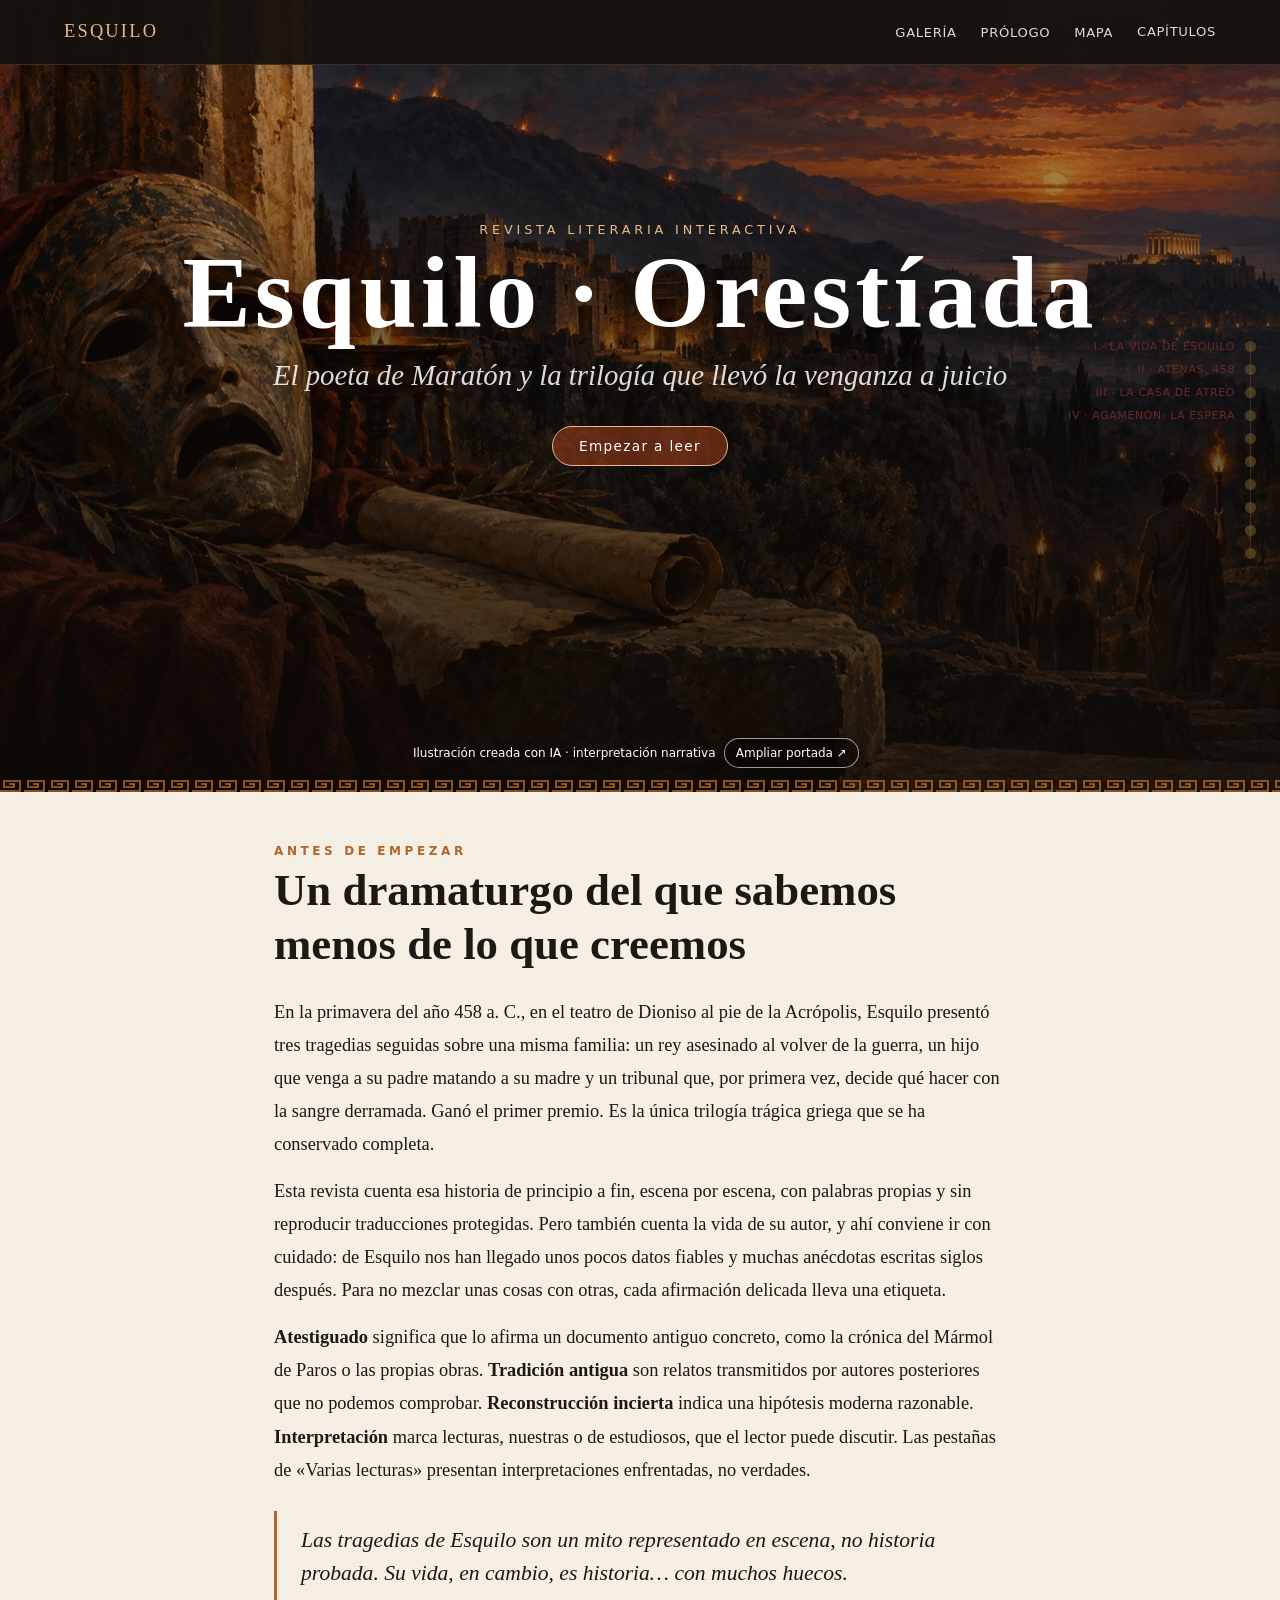
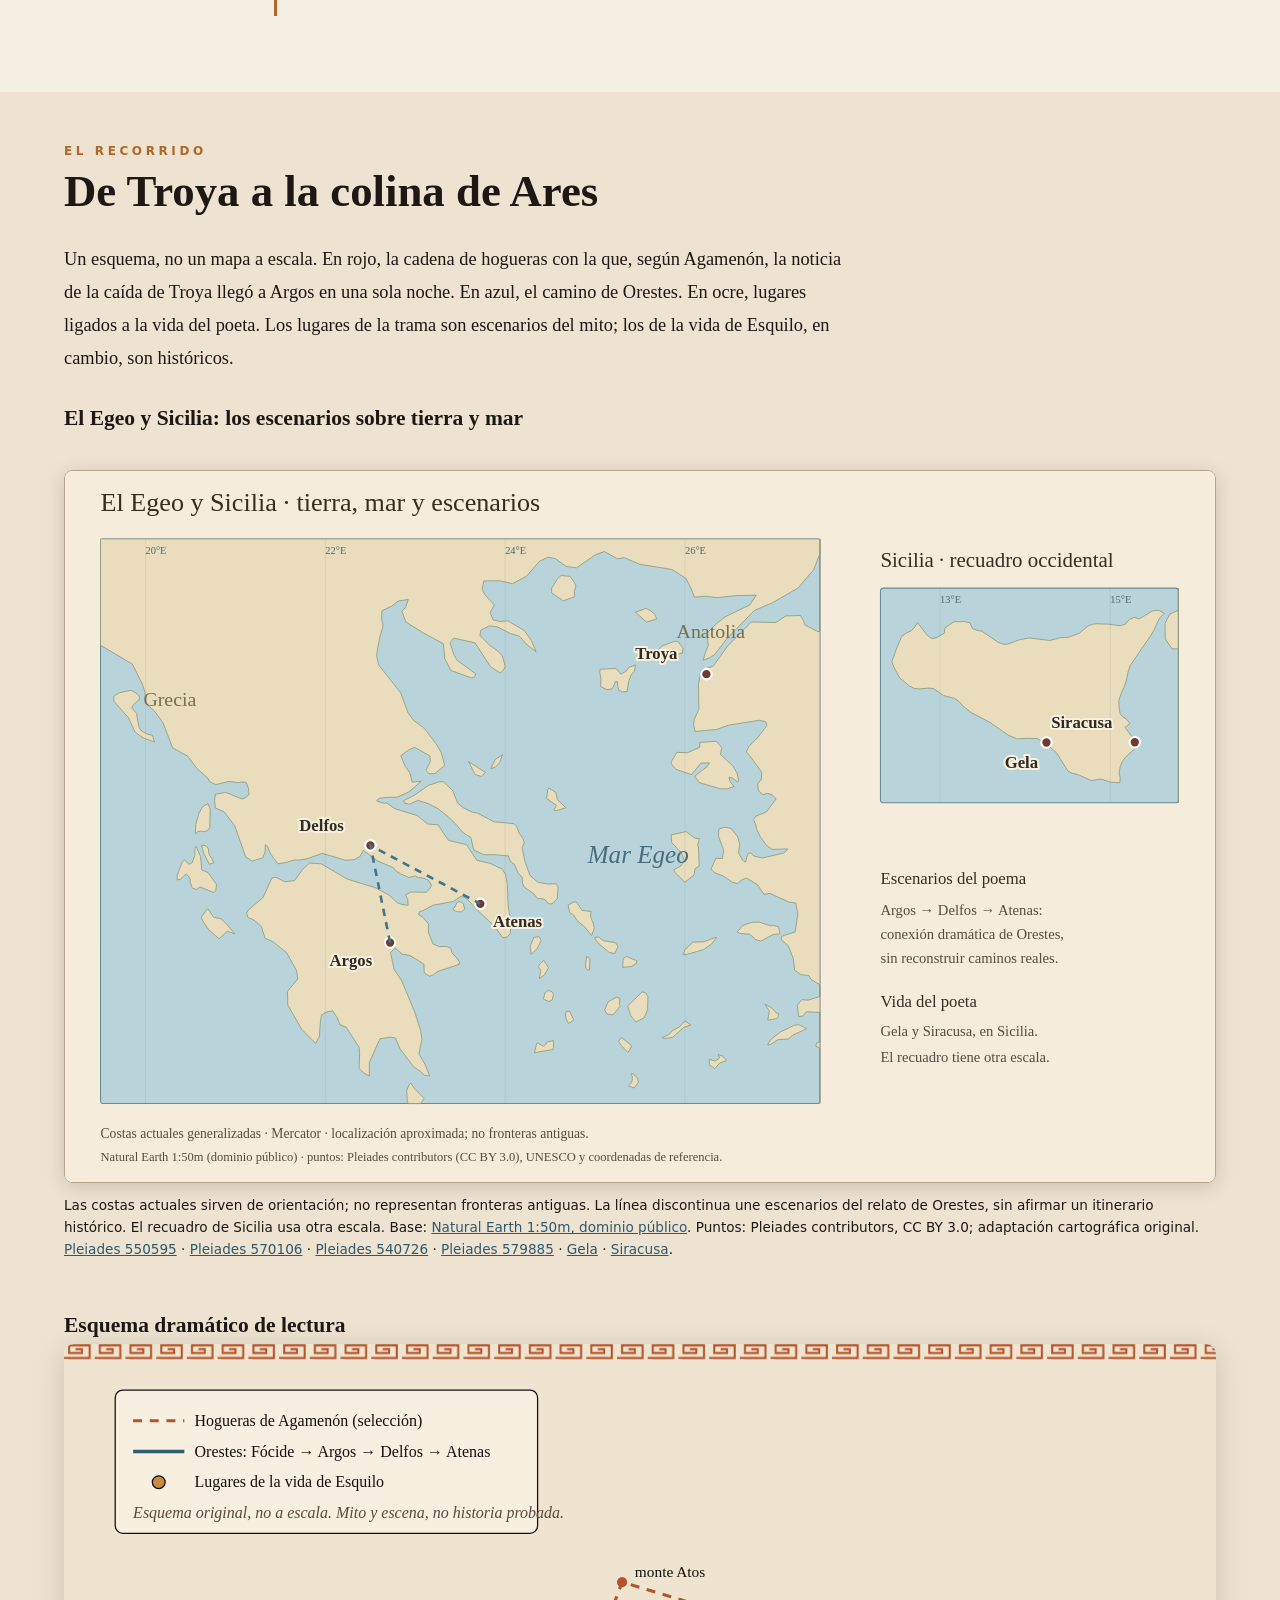
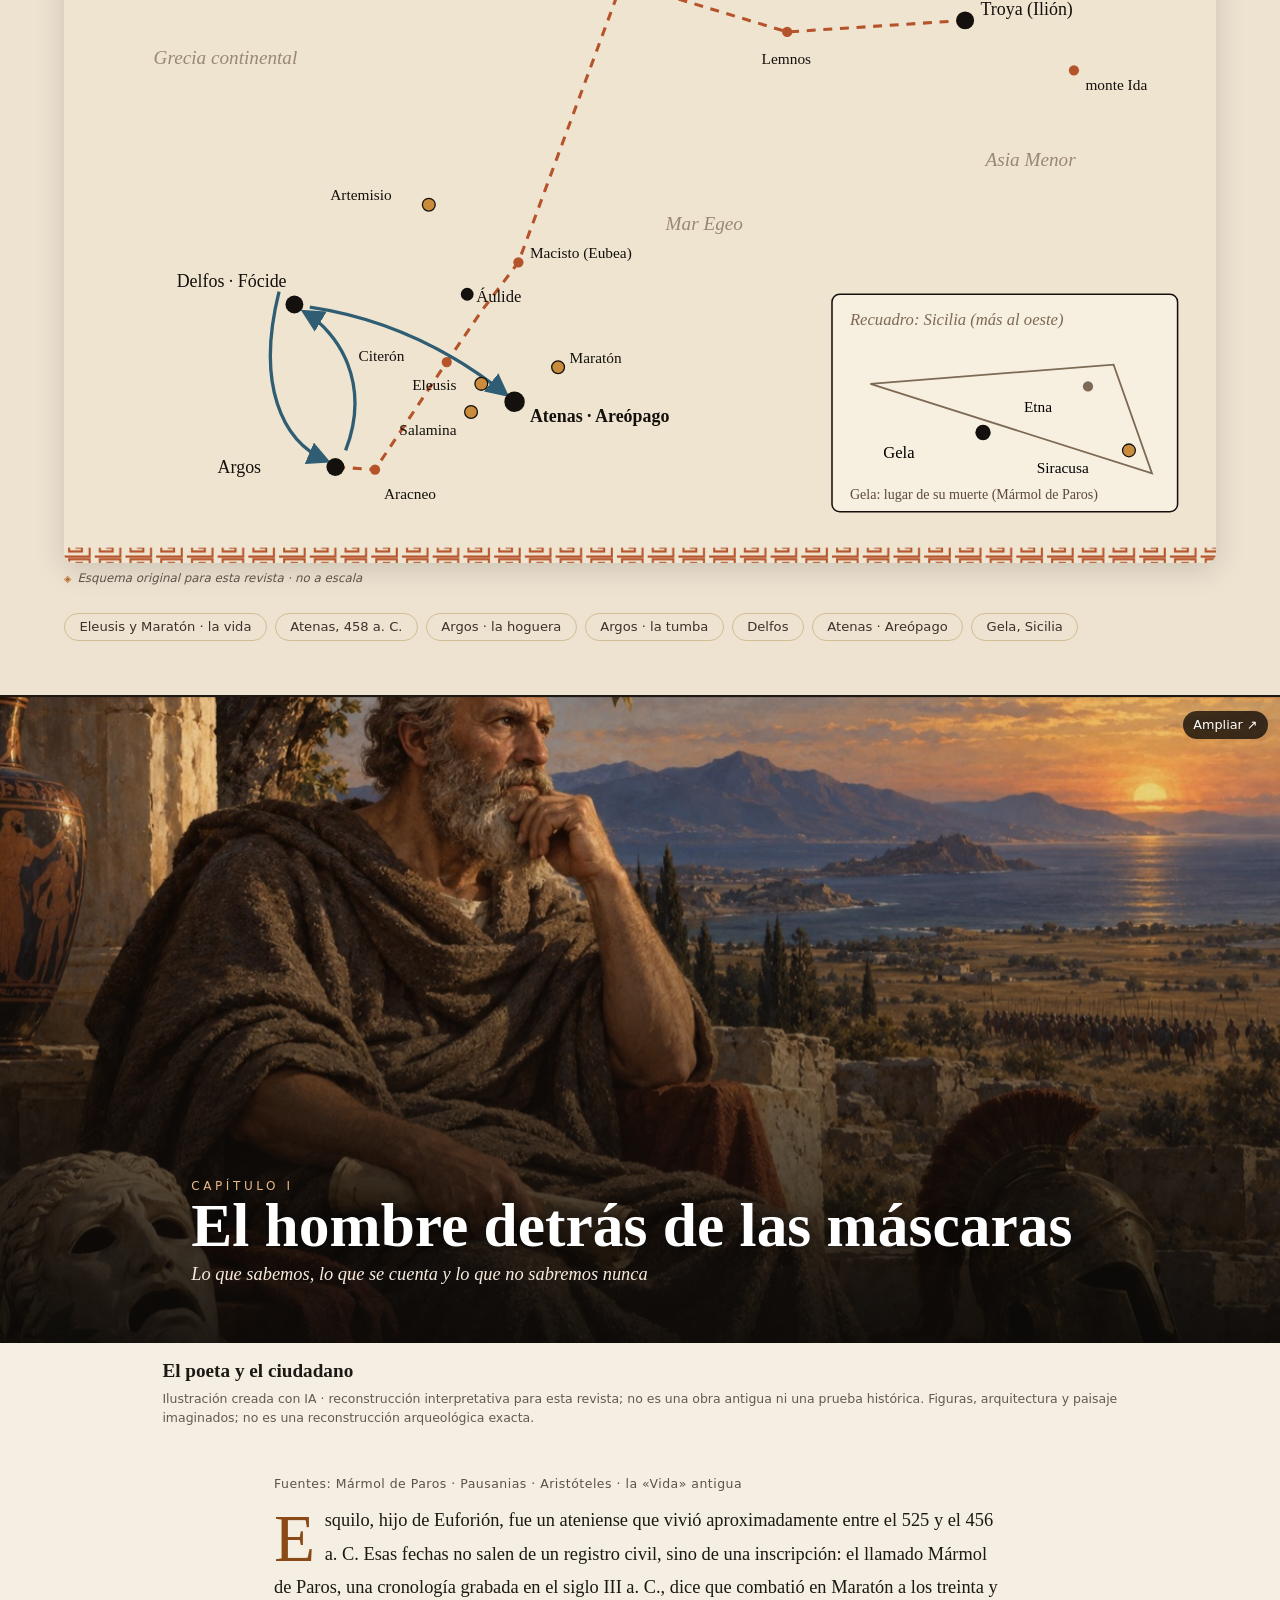
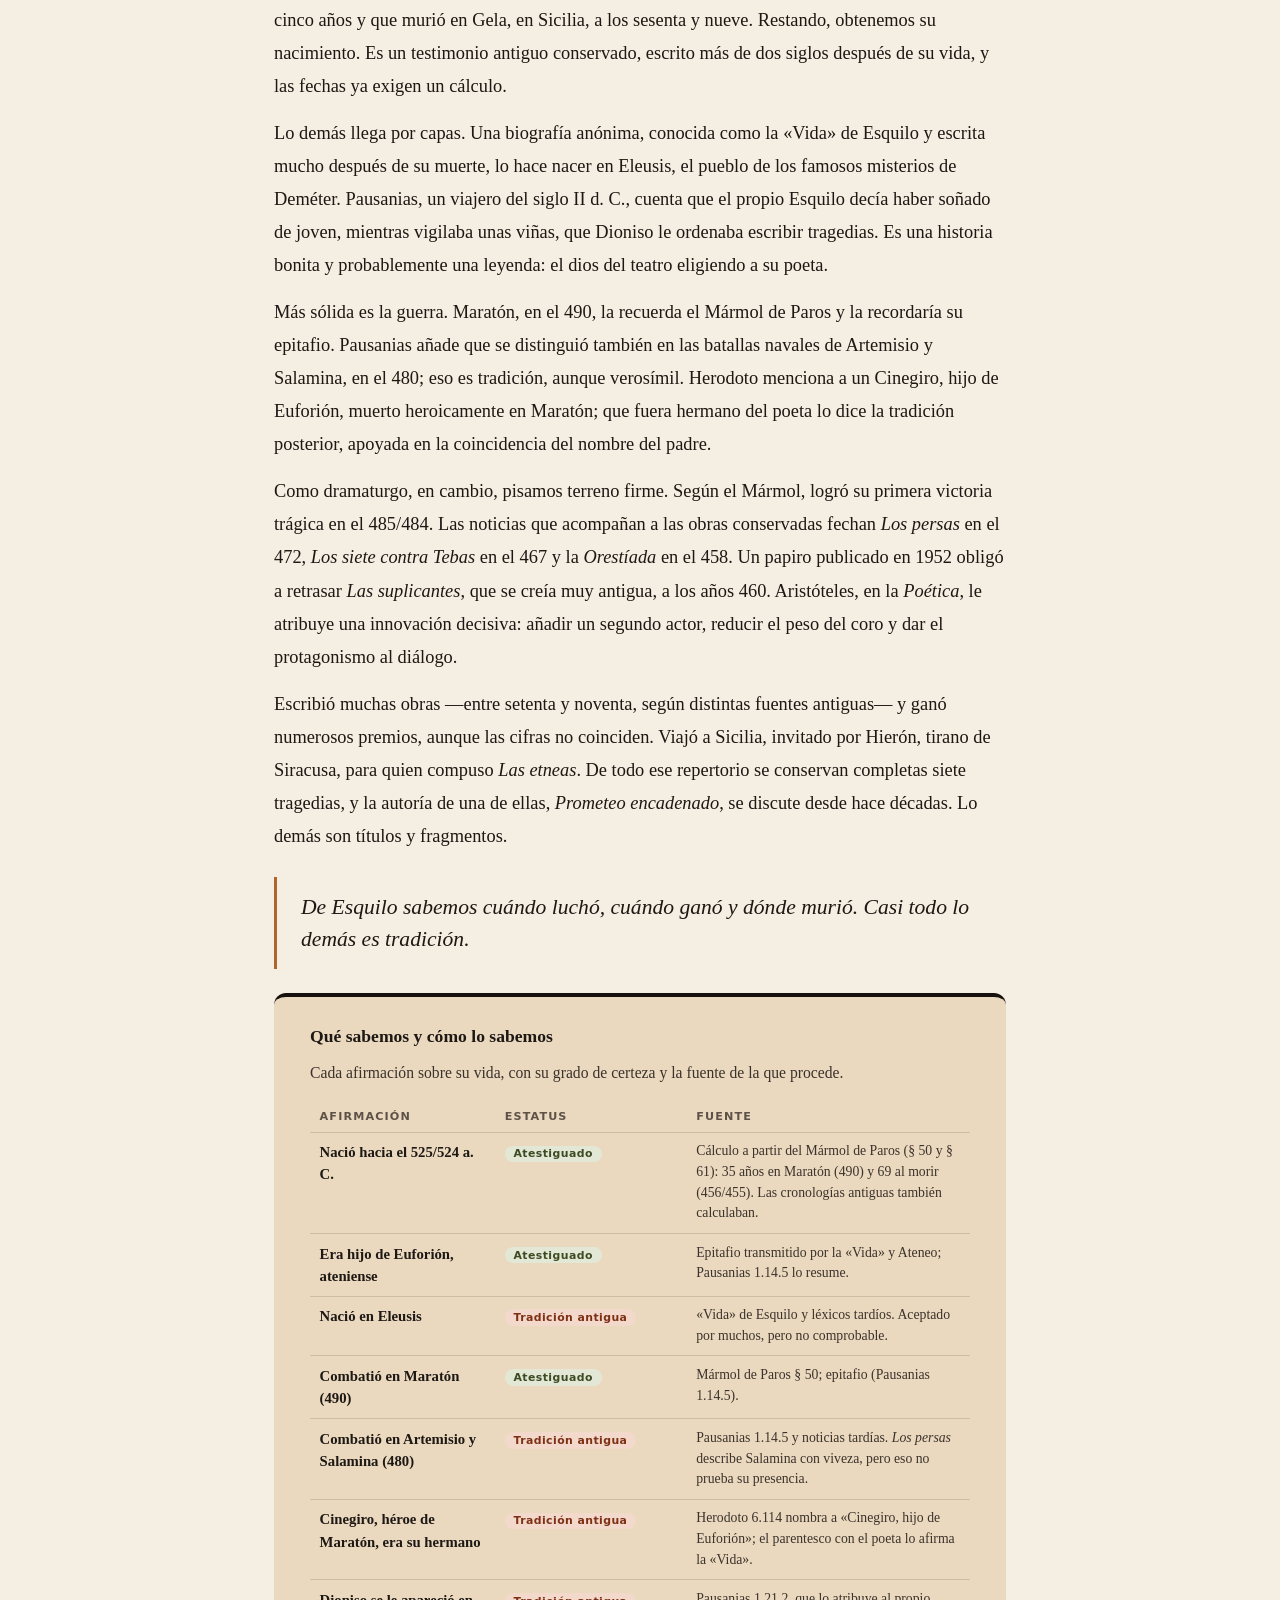
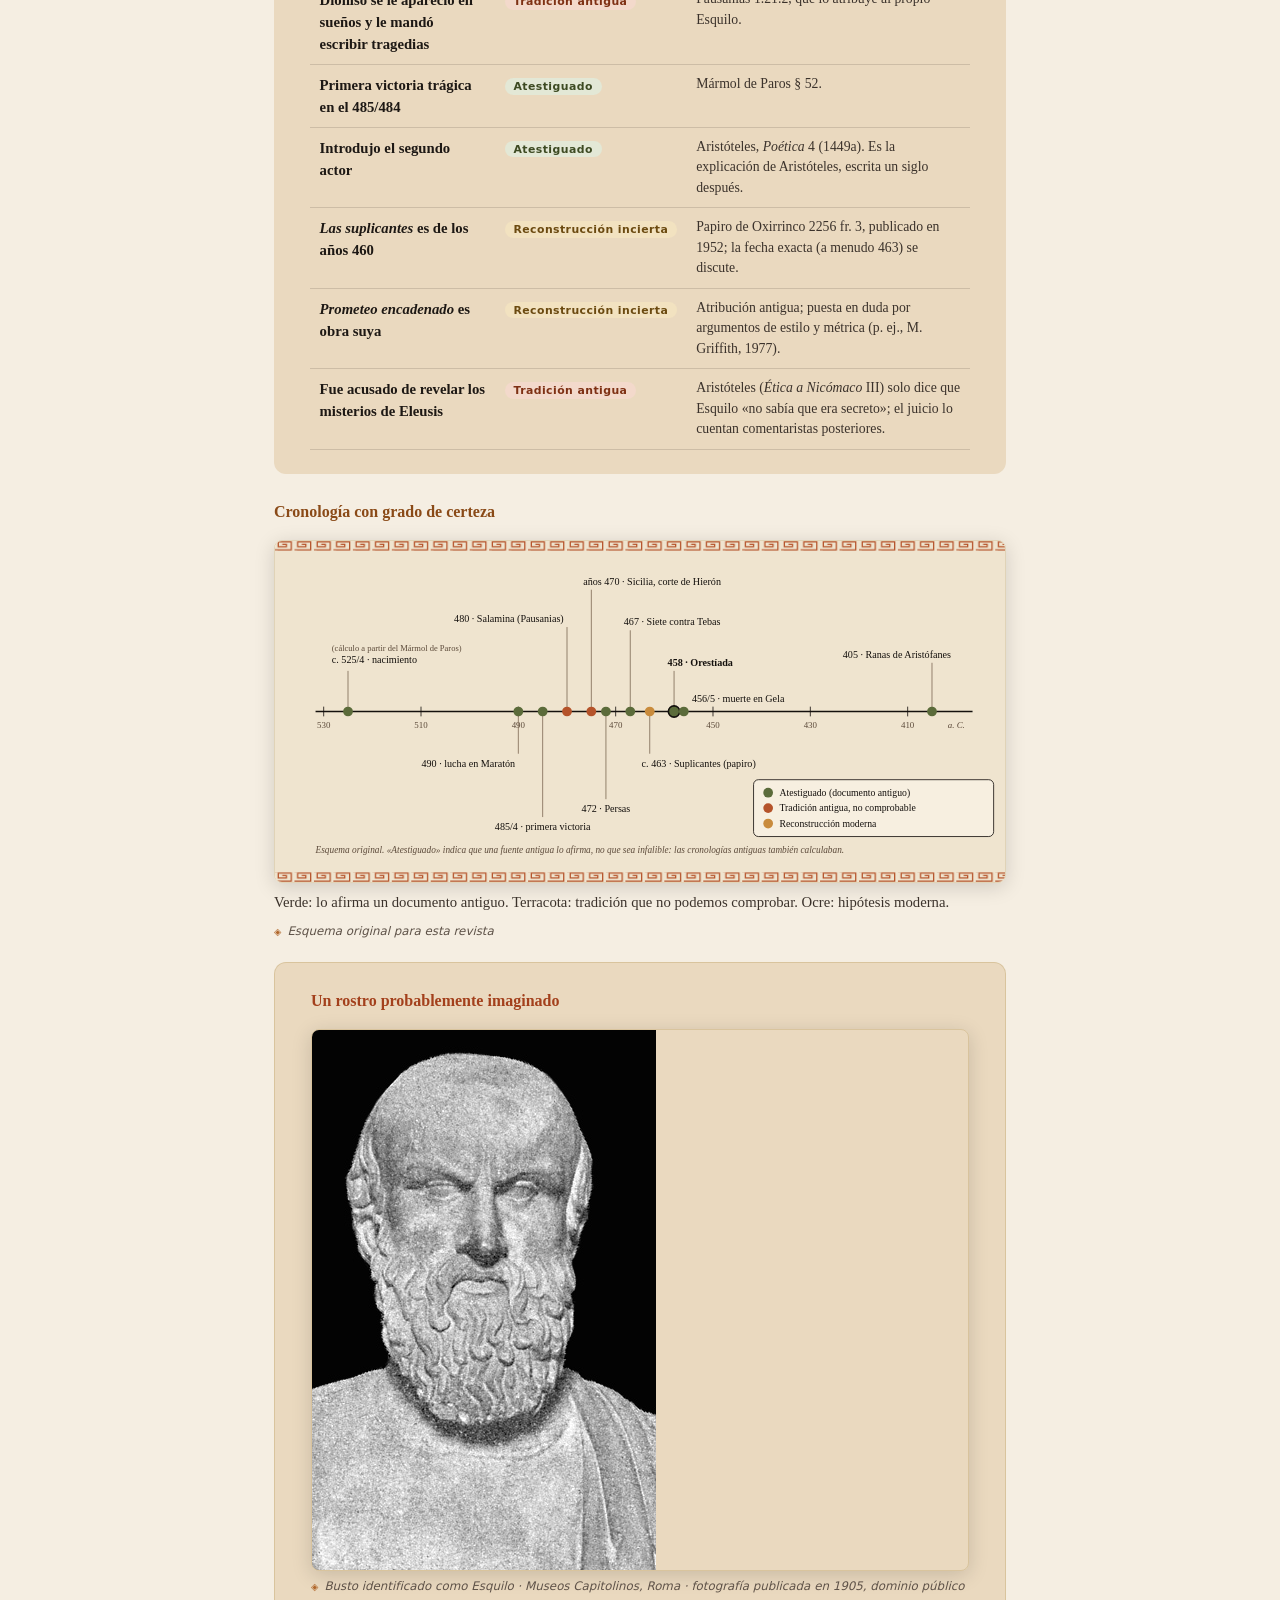
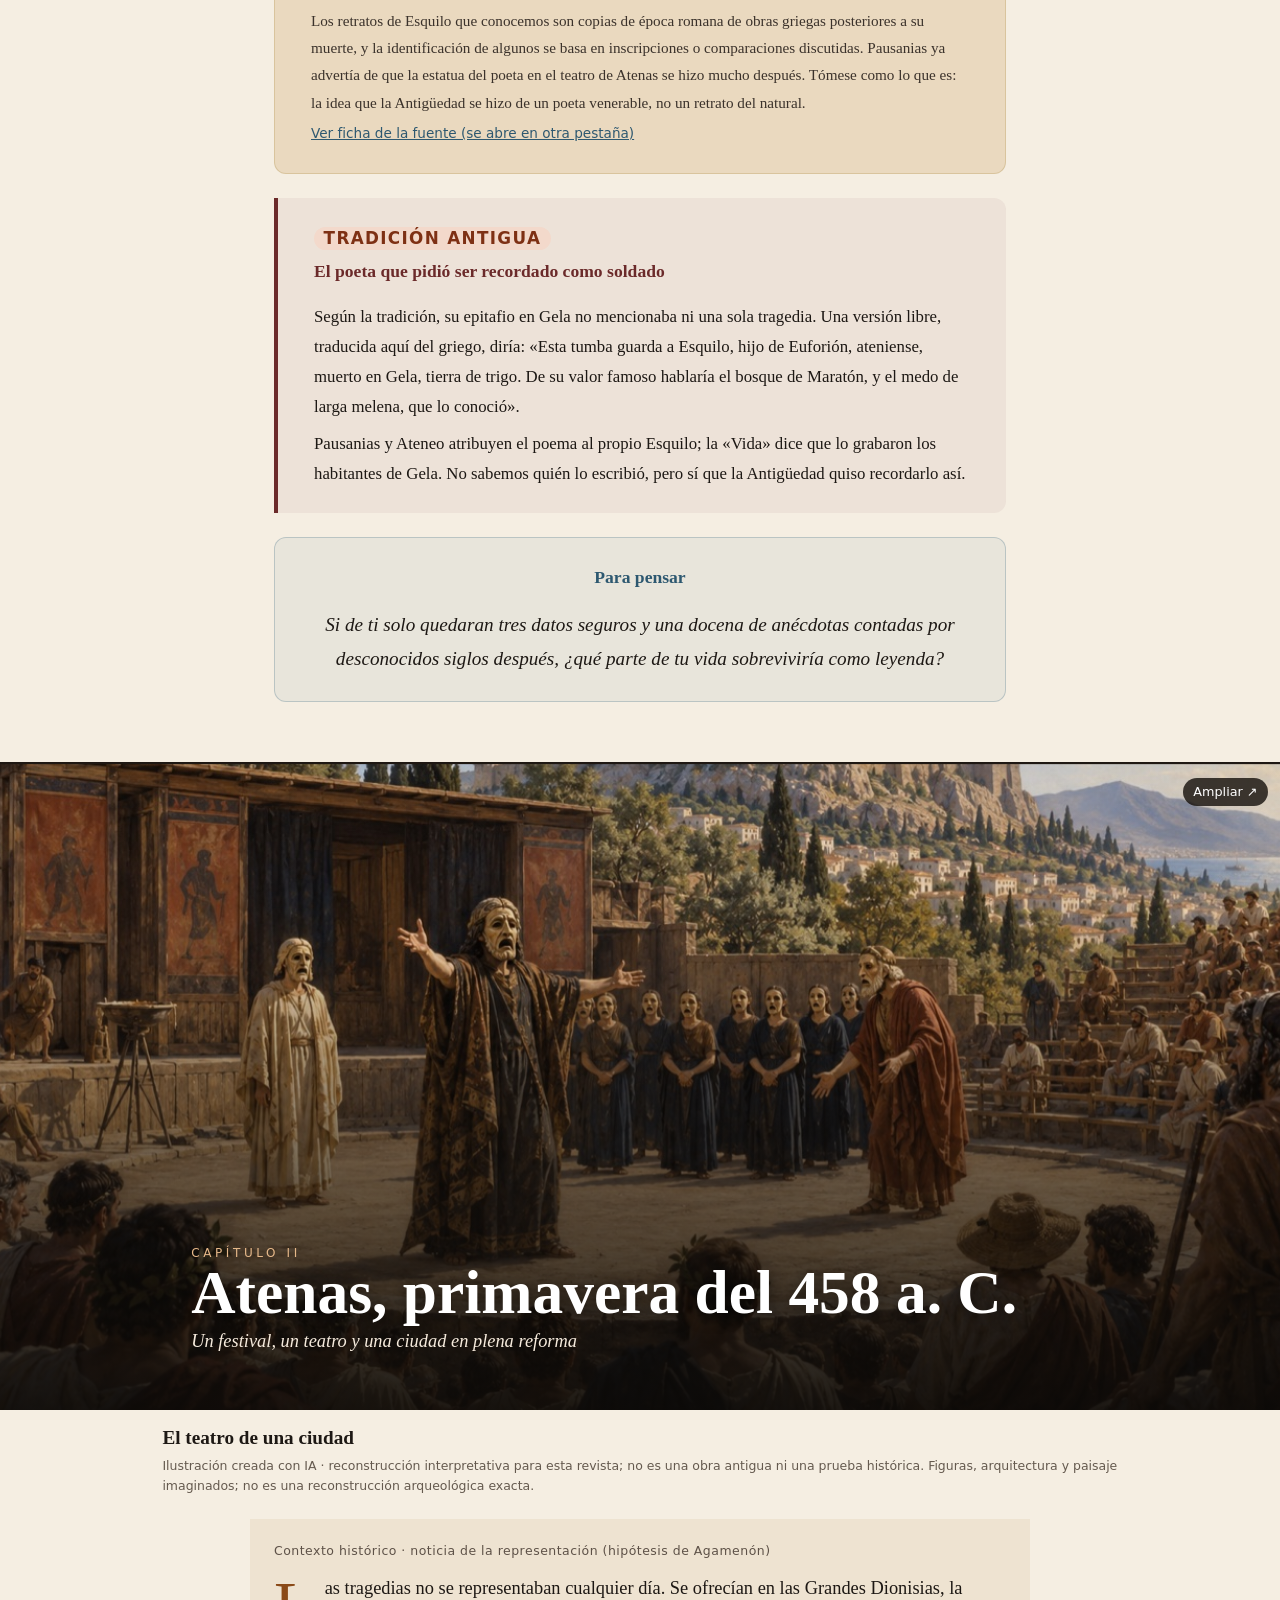
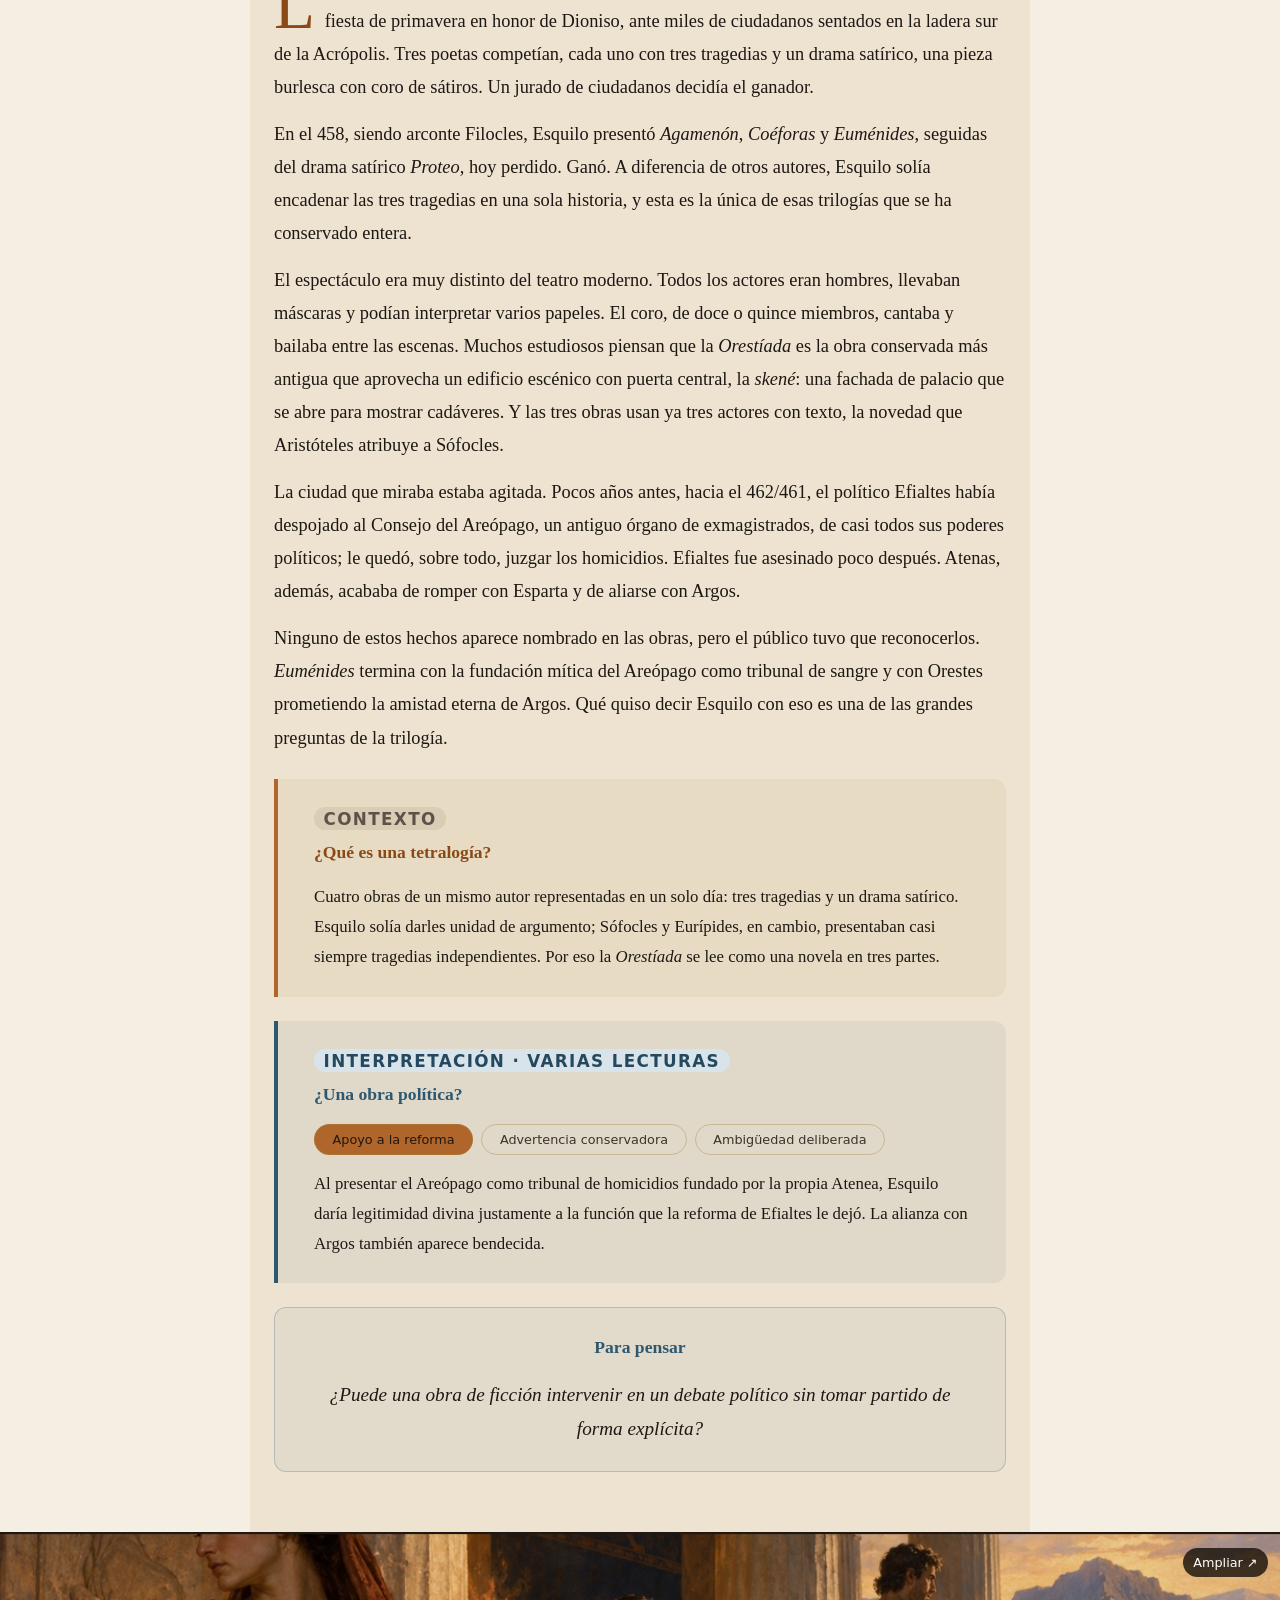
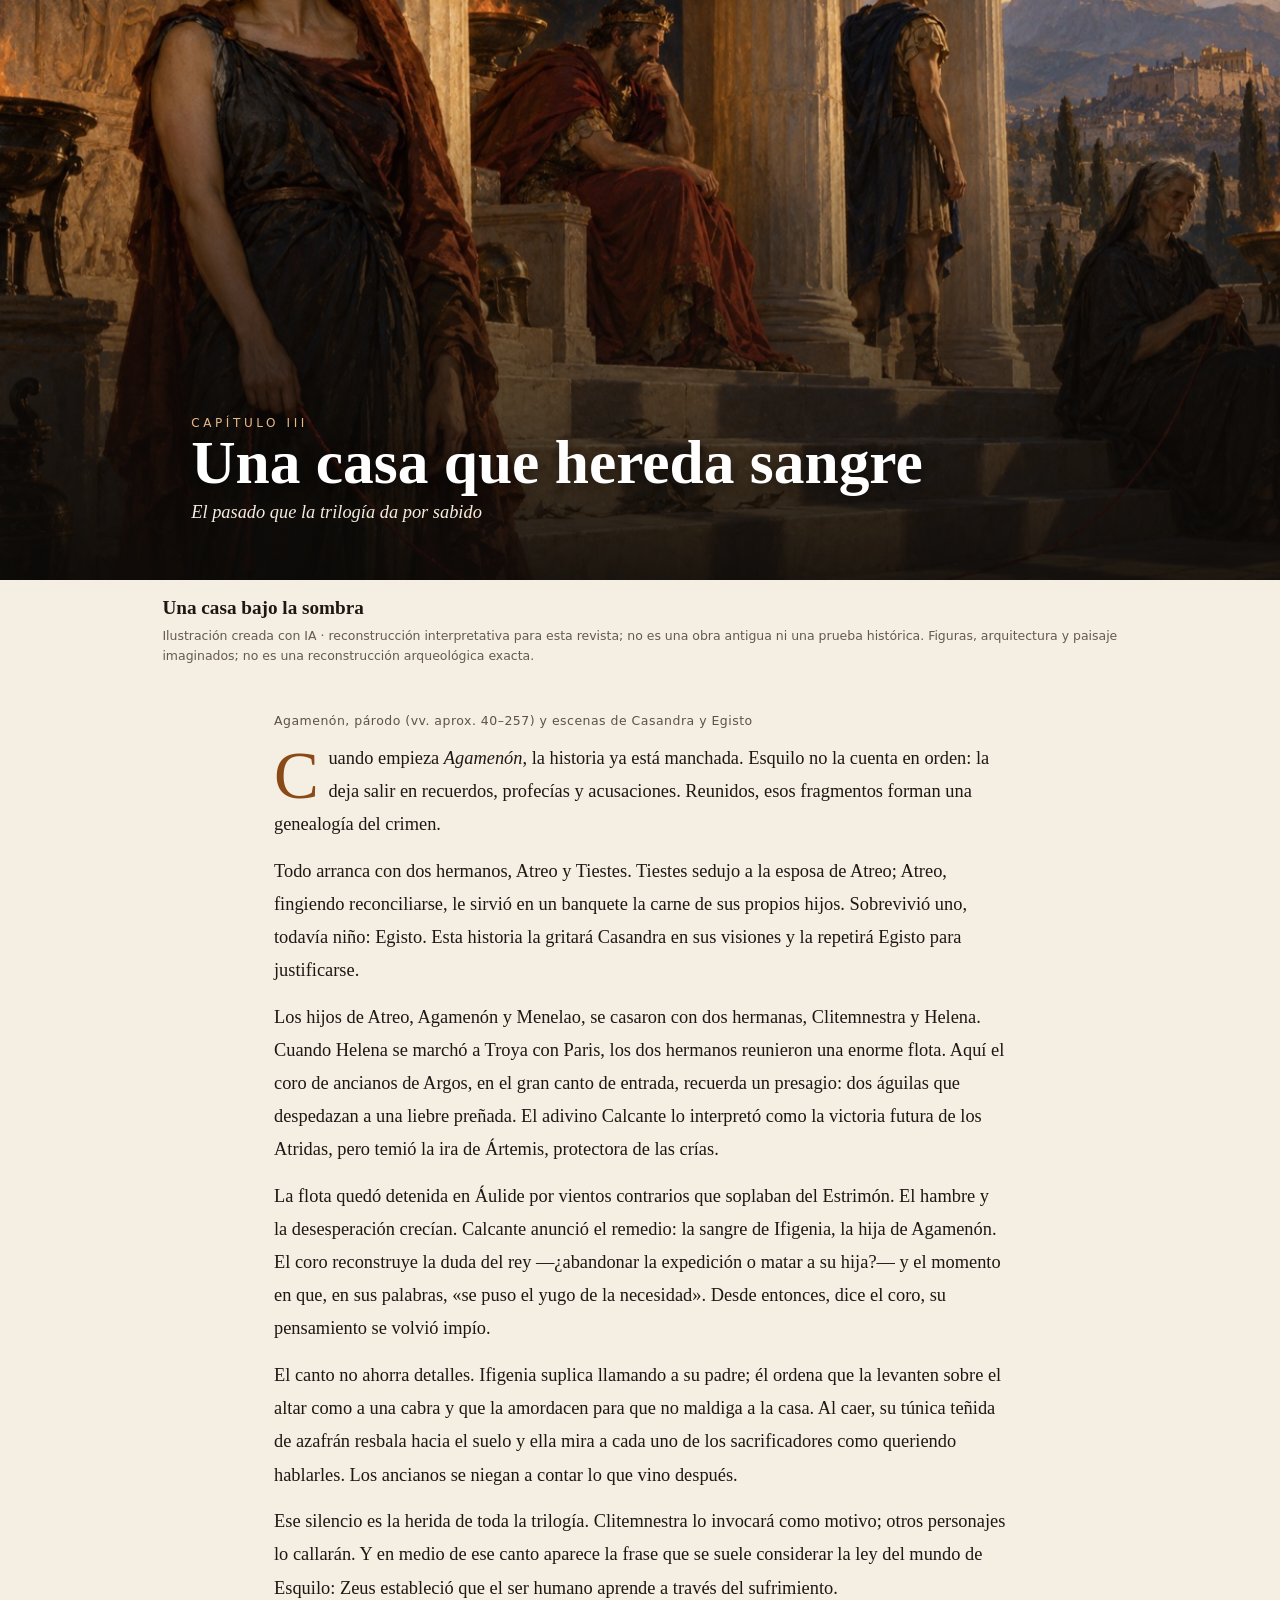
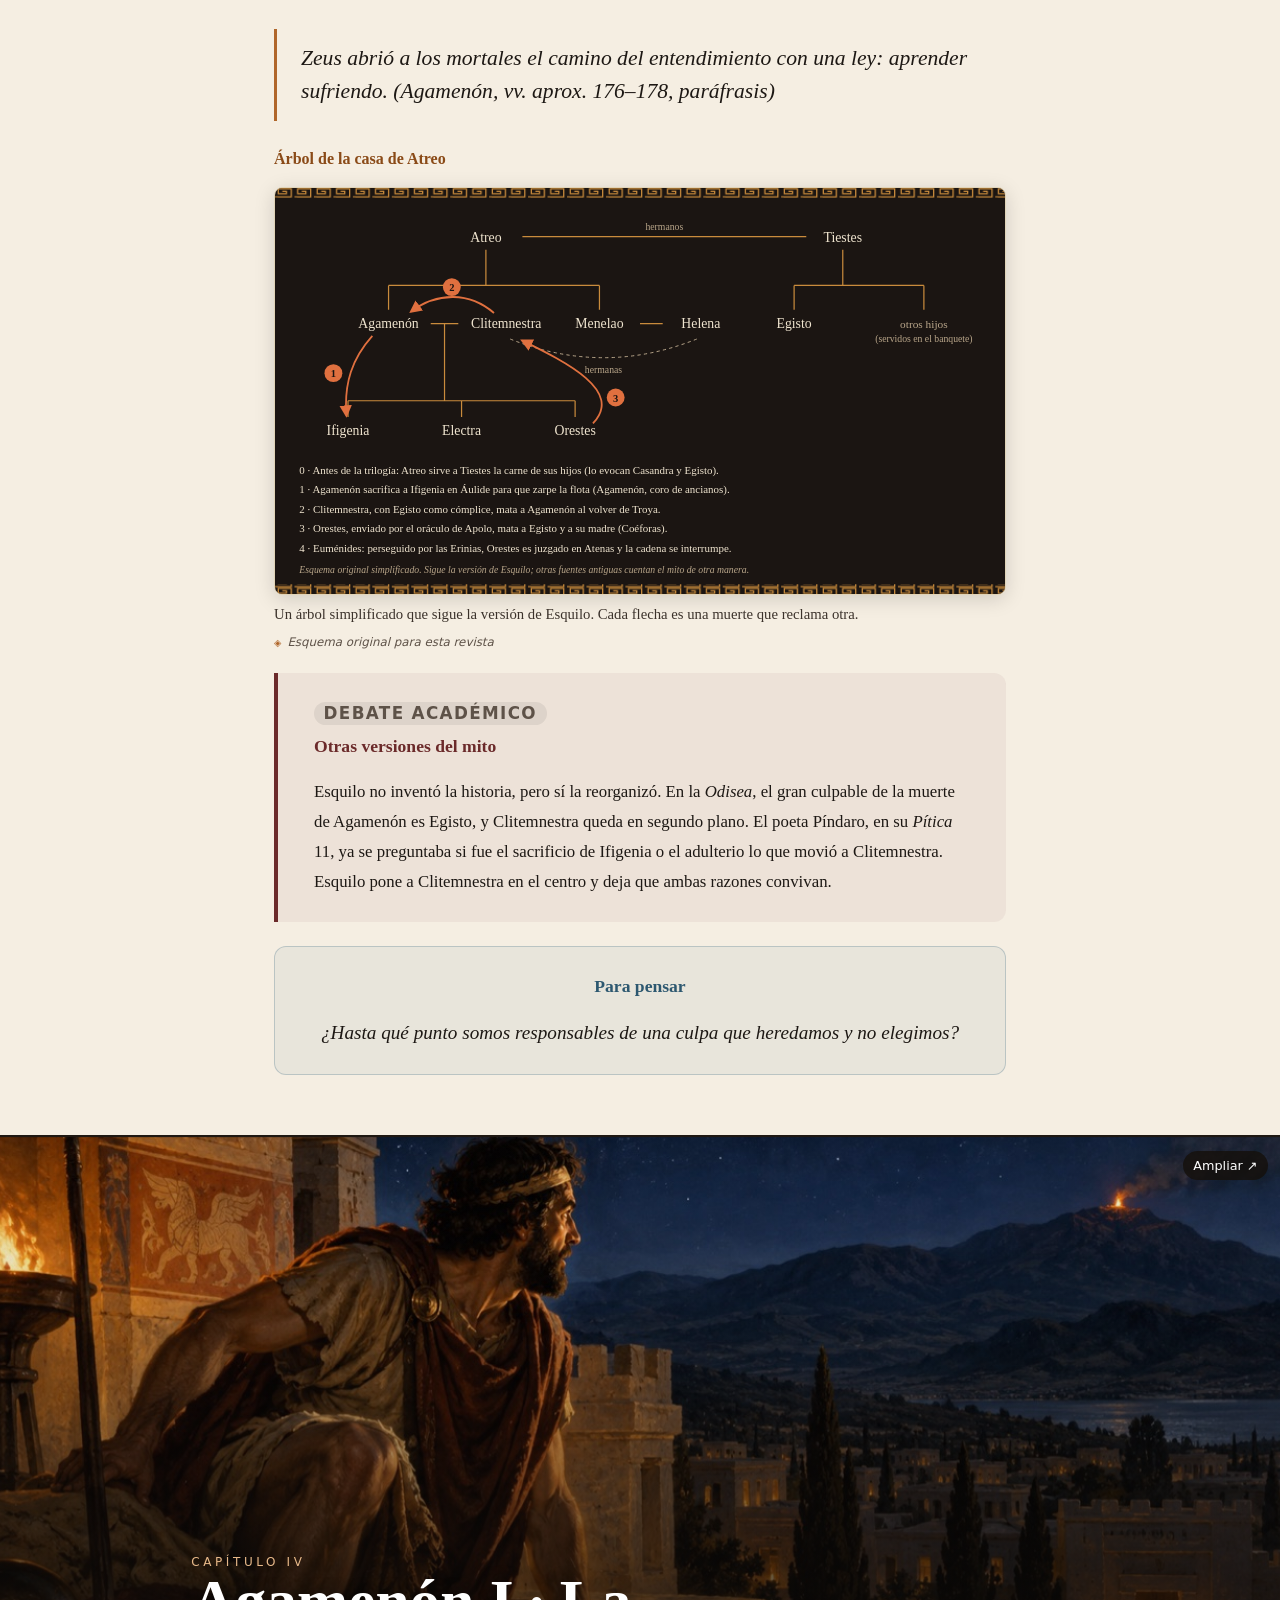
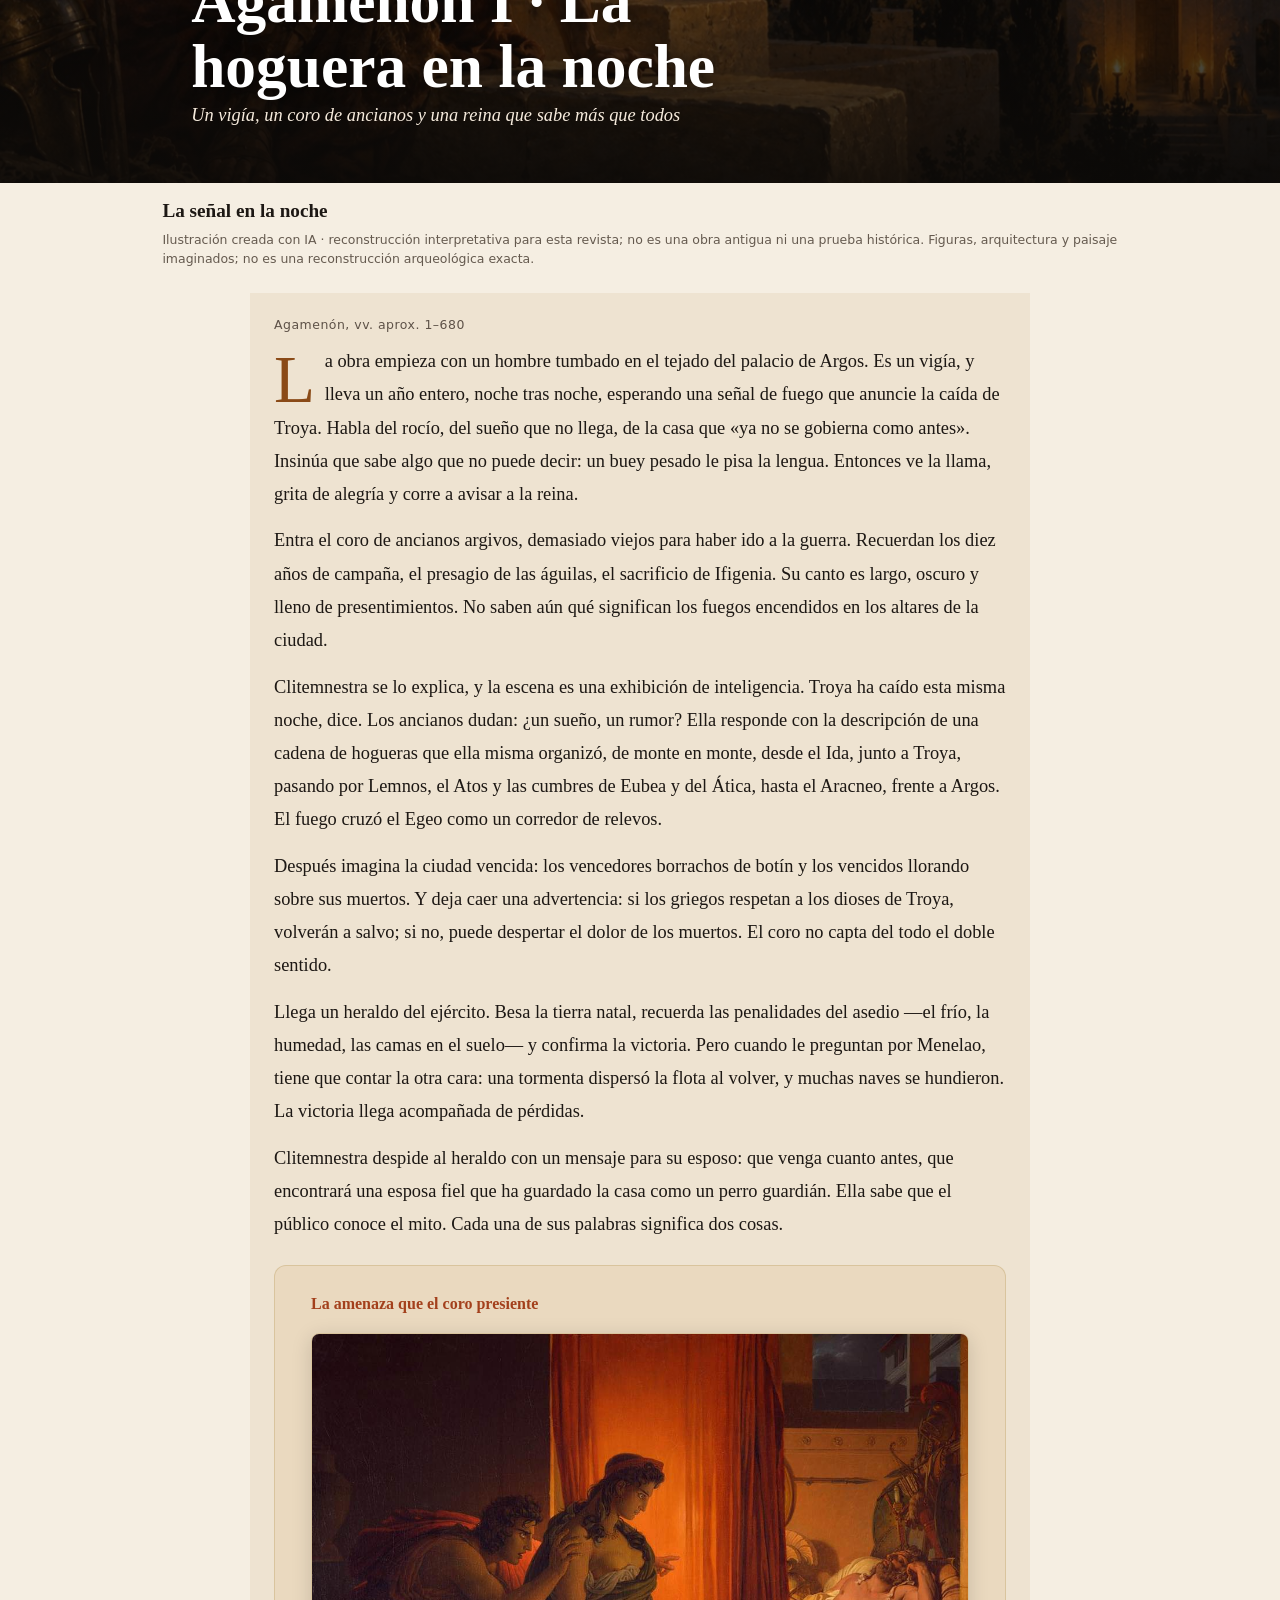
==== commit 26f47d5f: "Publish reviewed cinematic chapters, sliding gallery, and geographic map" ====
--- a/index.html
+++ b/index.html
@@ -6,6 +6,7 @@
 <title>Esquilo · Orestíada — El poeta de Maratón y la trilogía que llevó la venganza a juicio</title>
 <meta name="description" content="Revista interactiva en español sobre Esquilo —lo que se sabe de su vida y lo que solo cuenta la tradición— y sobre la Orestíada: Agamenón, Coéforas y Euménides.">
 <link rel="stylesheet" href="styles.css">
+<link rel="stylesheet" href="motion.css">
 </head>
 <body>
 <a class="skip-link" href="#main">Saltar al contenido</a>
@@ -27,13 +28,11 @@
 <p>Esta revista cuenta esa historia de principio a fin, escena por escena, con palabras propias y sin reproducir traducciones protegidas. Pero también cuenta la vida de su autor, y ahí conviene ir con cuidado: de Esquilo nos han llegado unos pocos datos fiables y muchas anécdotas escritas siglos después. Para no mezclar unas cosas con otras, cada afirmación delicada lleva una etiqueta.</p>
 <p><strong>Atestiguado</strong> significa que lo afirma un documento antiguo concreto, como la crónica del Mármol de Paros o las propias obras. <strong>Tradición antigua</strong> son relatos transmitidos por autores posteriores que no podemos comprobar. <strong>Reconstrucción incierta</strong> indica una hipótesis moderna razonable. <strong>Interpretación</strong> marca lecturas, nuestras o de estudiosos, que el lector puede discutir. Las pestañas de «Varias lecturas» presentan interpretaciones enfrentadas, no verdades.</p><blockquote class="pullquote"><p>Las tragedias de Esquilo son un mito representado en escena, no historia probada. Su vida, en cambio, es historia… con muchos huecos.</p></blockquote></div></section>
 <section id="map" class="section section-alt"><div class="container"><span class="section-label">El recorrido</span><h2 class="section-title">De Troya a la colina de Ares</h2><p class="section-intro">Un esquema, no un mapa a escala. En rojo, la cadena de hogueras con la que, según Agamenón, la noticia de la caída de Troya llegó a Argos en una sola noche. En azul, el camino de Orestes. En ocre, lugares ligados a la vida del poeta. Los lugares de la trama son escenarios del mito; los de la vida de Esquilo, en cambio, son históricos.</p>
-<figure class="map-figure"><img src="images/mapa-orestiada.svg" alt="Esquema geográfico: Troya y el monte Ida al este; la cadena de hogueras por Lemnos, el Atos, Eubea, el Citerón y el Aracneo hasta Argos; el camino de Orestes entre Delfos, Argos y Atenas; Eleusis, Maratón, Salamina y Artemisio; y un recuadro de Sicilia con Gela y Siracusa." loading="lazy" data-provenance="original"><figcaption class="image-credit-art" data-credit-for="images/mapa-orestiada.svg">Esquema original para esta revista · no a escala</figcaption></figure>
+<h3>El Egeo y Sicilia: los escenarios sobre tierra y mar</h3><figure class="geographic-map"><button type="button" class="art-open" data-full-src="images/geografia-egeo-sicilia.svg" data-alt="Mapa geográfico con costas e islas del Egeo: Troya, Argos, Delfos y Atenas; un recuadro muestra Gela y Siracusa en Sicilia." data-caption="Las costas actuales sirven de orientación; no representan fronteras antiguas. La línea discontinua une escenarios del relato de Orestes, sin afirmar un itinerario histórico. El recuadro de Sicilia usa otra escala." aria-label="Ampliar mapa geográfico"><img src="images/geografia-egeo-sicilia.svg" alt="Mapa geográfico con costas e islas del Egeo: Troya, Argos, Delfos y Atenas; un recuadro muestra Gela y Siracusa en Sicilia." width="1100" height="680" loading="lazy" decoding="async" data-provenance="original"></button><figcaption data-credit-for="images/geografia-egeo-sicilia.svg">Las costas actuales sirven de orientación; no representan fronteras antiguas. La línea discontinua une escenarios del relato de Orestes, sin afirmar un itinerario histórico. El recuadro de Sicilia usa otra escala. Base: <a href="https://www.naturalearthdata.com/about/terms-of-use/" target="_blank" rel="noopener noreferrer">Natural Earth 1:50m, dominio público</a>. Puntos: Pleiades contributors, CC BY 3.0; adaptación cartográfica original. <a href="https://pleiades.stoa.org/places/550595" target="_blank" rel="noopener noreferrer">Pleiades 550595</a> · <a href="https://pleiades.stoa.org/places/570106" target="_blank" rel="noopener noreferrer">Pleiades 570106</a> · <a href="https://pleiades.stoa.org/places/540726" target="_blank" rel="noopener noreferrer">Pleiades 540726</a> · <a href="https://pleiades.stoa.org/places/579885" target="_blank" rel="noopener noreferrer">Pleiades 579885</a> · <a href="https://en.wikipedia.org/wiki/Gela" target="_blank" rel="noopener noreferrer">Gela</a> · <a href="https://en.wikipedia.org/wiki/Syracuse,_Sicily" target="_blank" rel="noopener noreferrer">Siracusa</a>.</figcaption></figure><h3>Esquema dramático de lectura</h3><figure class="map-figure"><img src="images/mapa-orestiada.svg" alt="Esquema geográfico: Troya y el monte Ida al este; la cadena de hogueras por Lemnos, el Atos, Eubea, el Citerón y el Aracneo hasta Argos; el camino de Orestes entre Delfos, Argos y Atenas; Eleusis, Maratón, Salamina y Artemisio; y un recuadro de Sicilia con Gela y Siracusa." loading="lazy" data-provenance="original"><figcaption class="image-credit-art" data-credit-for="images/mapa-orestiada.svg">Esquema original para esta revista · no a escala</figcaption></figure>
 <ol class="map-stops"><li><a href="#vida">Eleusis y Maratón · la vida</a></li><li><a href="#atenas-458">Atenas, 458 a. C.</a></li><li><a href="#agamenon-espera">Argos · la hoguera</a></li><li><a href="#coeforas-tumba">Argos · la tumba</a></li><li><a href="#eumenides-delfos">Delfos</a></li><li><a href="#eumenides-juicio">Atenas · Areópago</a></li><li><a href="#gela-y-despues">Gela, Sicilia</a></li></ol></div></section>
 <div id="chapters">
 <section id="vida" class="chapter" aria-labelledby="vida-title">
-<div class="chapter-hero no-image">
-<div class="chapter-hero-overlay"></div><div class="chapter-hero-text"><span class="chapter-number">Capítulo I</span><h2 class="chapter-title" id="vida-title">El hombre detrás de las máscaras</h2><p class="chapter-subtitle">Lo que sabemos, lo que se cuenta y lo que no sabremos nunca</p></div></div>
-<div class="chapter-illustration-wrap"><figure class="ai-illustration"><button type="button" class="art-open" data-full-src="images/ai-esq-vida.jpg" data-caption="El poeta y el ciudadano · Ilustración creada con IA · reconstrucción interpretativa para esta revista; no es una obra antigua ni una prueba histórica. Figuras, arquitectura y paisaje imaginados; no es una reconstrucción arqueológica exacta." aria-label="Ampliar ilustración: El poeta y el ciudadano"><img src="images/ai-esq-vida.jpg" srcset="images/ai-esq-vida-640.jpg 640w, images/ai-esq-vida.jpg 1280w" sizes="(max-width: 700px) 100vw, 1100px" width="1280" height="853" alt="Un poeta griego maduro contempla una máscara teatral junto a un casco; al fondo se extiende una llanura costera." loading="lazy" decoding="async" data-provenance="ai-illustration"><span class="illustration-zoom" aria-hidden="true">Ampliar ↗</span></button><figcaption><strong>El poeta y el ciudadano</strong><span class="ai-credit" data-credit-for="images/ai-esq-vida.jpg">Ilustración creada con IA · reconstrucción interpretativa para esta revista; no es una obra antigua ni una prueba histórica. Figuras, arquitectura y paisaje imaginados; no es una reconstrucción arqueológica exacta.</span></figcaption></figure></div>
+<figure class="cinematic-chapter ai-illustration"><div class="chapter-stage"><button type="button" class="art-open" data-full-src="images/ai-esq-vida.jpg" data-caption="El poeta y el ciudadano · Ilustración creada con IA · reconstrucción interpretativa para esta revista; no es una obra antigua ni una prueba histórica. Figuras, arquitectura y paisaje imaginados; no es una reconstrucción arqueológica exacta." aria-label="Ampliar ilustración: El poeta y el ciudadano"><img src="images/ai-esq-vida.jpg" srcset="images/ai-esq-vida-640.jpg 640w, images/ai-esq-vida.jpg 1280w" sizes="(max-width: 700px) 100vw, 1100px" width="1280" height="853" alt="Un poeta griego maduro contempla una máscara teatral junto a un casco; al fondo se extiende una llanura costera." loading="lazy" decoding="async" data-provenance="ai-illustration"><span class="illustration-zoom" aria-hidden="true">Ampliar ↗</span></button><div class="chapter-hero-text"><span class="chapter-number">Capítulo I</span><h2 class="chapter-title" id="vida-title">El hombre detrás de las máscaras</h2><p class="chapter-subtitle">Lo que sabemos, lo que se cuenta y lo que no sabremos nunca</p></div></div><figcaption><strong>El poeta y el ciudadano</strong><span class="ai-credit" data-credit-for="images/ai-esq-vida.jpg">Ilustración creada con IA · reconstrucción interpretativa para esta revista; no es una obra antigua ni una prueba histórica. Figuras, arquitectura y paisaje imaginados; no es una reconstrucción arqueológica exacta.</span></figcaption></figure>
 <div class="container narrow chapter-body">
 <p class="source-span">Fuentes: Mármol de Paros · Pausanias · Aristóteles · la «Vida» antigua</p>
 <div class="narrative">
@@ -54,9 +53,7 @@
 <aside class="callout reflection"><h3>Para pensar</h3><p>Si de ti solo quedaran tres datos seguros y una docena de anécdotas contadas por desconocidos siglos después, ¿qué parte de tu vida sobreviviría como leyenda?</p></aside>
 </div></section>
 <section id="atenas-458" class="chapter" aria-labelledby="atenas-458-title">
-<div class="chapter-hero no-image">
-<div class="chapter-hero-overlay"></div><div class="chapter-hero-text"><span class="chapter-number">Capítulo II</span><h2 class="chapter-title" id="atenas-458-title">Atenas, primavera del 458 a. C.</h2><p class="chapter-subtitle">Un festival, un teatro y una ciudad en plena reforma</p></div></div>
-<div class="chapter-illustration-wrap"><figure class="ai-illustration"><button type="button" class="art-open" data-full-src="images/ai-esq-atenas.jpg" data-caption="El teatro de una ciudad · Ilustración creada con IA · reconstrucción interpretativa para esta revista; no es una obra antigua ni una prueba histórica. Figuras, arquitectura y paisaje imaginados; no es una reconstrucción arqueológica exacta." aria-label="Ampliar ilustración: El teatro de una ciudad"><img src="images/ai-esq-atenas.jpg" srcset="images/ai-esq-atenas-640.jpg 640w, images/ai-esq-atenas.jpg 1280w" sizes="(max-width: 700px) 100vw, 1100px" width="1280" height="853" alt="Actores enmascarados y un coro ensayan en una orquesta circular de tierra, frente a gradas de madera y la ladera de Atenas." loading="lazy" decoding="async" data-provenance="ai-illustration"><span class="illustration-zoom" aria-hidden="true">Ampliar ↗</span></button><figcaption><strong>El teatro de una ciudad</strong><span class="ai-credit" data-credit-for="images/ai-esq-atenas.jpg">Ilustración creada con IA · reconstrucción interpretativa para esta revista; no es una obra antigua ni una prueba histórica. Figuras, arquitectura y paisaje imaginados; no es una reconstrucción arqueológica exacta.</span></figcaption></figure></div>
+<figure class="cinematic-chapter ai-illustration"><div class="chapter-stage"><button type="button" class="art-open" data-full-src="images/ai-esq-atenas.jpg" data-caption="El teatro de una ciudad · Ilustración creada con IA · reconstrucción interpretativa para esta revista; no es una obra antigua ni una prueba histórica. Figuras, arquitectura y paisaje imaginados; no es una reconstrucción arqueológica exacta." aria-label="Ampliar ilustración: El teatro de una ciudad"><img src="images/ai-esq-atenas.jpg" srcset="images/ai-esq-atenas-640.jpg 640w, images/ai-esq-atenas.jpg 1280w" sizes="(max-width: 700px) 100vw, 1100px" width="1280" height="853" alt="Actores enmascarados y un coro ensayan en una orquesta circular de tierra, frente a gradas de madera y la ladera de Atenas." loading="lazy" decoding="async" data-provenance="ai-illustration"><span class="illustration-zoom" aria-hidden="true">Ampliar ↗</span></button><div class="chapter-hero-text"><span class="chapter-number">Capítulo II</span><h2 class="chapter-title" id="atenas-458-title">Atenas, primavera del 458 a. C.</h2><p class="chapter-subtitle">Un festival, un teatro y una ciudad en plena reforma</p></div></div><figcaption><strong>El teatro de una ciudad</strong><span class="ai-credit" data-credit-for="images/ai-esq-atenas.jpg">Ilustración creada con IA · reconstrucción interpretativa para esta revista; no es una obra antigua ni una prueba histórica. Figuras, arquitectura y paisaje imaginados; no es una reconstrucción arqueológica exacta.</span></figcaption></figure>
 <div class="container narrow chapter-body">
 <p class="source-span">Contexto histórico · noticia de la representación (hipótesis de Agamenón)</p>
 <div class="narrative">
@@ -77,9 +74,7 @@
 <aside class="callout reflection"><h3>Para pensar</h3><p>¿Puede una obra de ficción intervenir en un debate político sin tomar partido de forma explícita?</p></aside>
 </div></section>
 <section id="casa-de-atreo" class="chapter" aria-labelledby="casa-de-atreo-title">
-<div class="chapter-hero no-image">
-<div class="chapter-hero-overlay"></div><div class="chapter-hero-text"><span class="chapter-number">Capítulo III</span><h2 class="chapter-title" id="casa-de-atreo-title">Una casa que hereda sangre</h2><p class="chapter-subtitle">El pasado que la trilogía da por sabido</p></div></div>
-<div class="chapter-illustration-wrap"><figure class="ai-illustration"><button type="button" class="art-open" data-full-src="images/ai-esq-atreo.jpg" data-caption="Una casa bajo la sombra · Ilustración creada con IA · reconstrucción interpretativa para esta revista; no es una obra antigua ni una prueba histórica. Figuras, arquitectura y paisaje imaginados; no es una reconstrucción arqueológica exacta." aria-label="Ampliar ilustración: Una casa bajo la sombra"><img src="images/ai-esq-atreo.jpg" srcset="images/ai-esq-atreo-640.jpg 640w, images/ai-esq-atreo.jpg 1280w" sizes="(max-width: 700px) 100vw, 1100px" width="1280" height="853" alt="Una familia aparece dividida por columnas y sombras en el umbral de un palacio; un hilo rojo recorre los peldaños." loading="lazy" decoding="async" data-provenance="ai-illustration"><span class="illustration-zoom" aria-hidden="true">Ampliar ↗</span></button><figcaption><strong>Una casa bajo la sombra</strong><span class="ai-credit" data-credit-for="images/ai-esq-atreo.jpg">Ilustración creada con IA · reconstrucción interpretativa para esta revista; no es una obra antigua ni una prueba histórica. Figuras, arquitectura y paisaje imaginados; no es una reconstrucción arqueológica exacta.</span></figcaption></figure></div>
+<figure class="cinematic-chapter ai-illustration"><div class="chapter-stage"><button type="button" class="art-open" data-full-src="images/ai-esq-atreo.jpg" data-caption="Una casa bajo la sombra · Ilustración creada con IA · reconstrucción interpretativa para esta revista; no es una obra antigua ni una prueba histórica. Figuras, arquitectura y paisaje imaginados; no es una reconstrucción arqueológica exacta." aria-label="Ampliar ilustración: Una casa bajo la sombra"><img src="images/ai-esq-atreo.jpg" srcset="images/ai-esq-atreo-640.jpg 640w, images/ai-esq-atreo.jpg 1280w" sizes="(max-width: 700px) 100vw, 1100px" width="1280" height="853" alt="Una familia aparece dividida por columnas y sombras en el umbral de un palacio; un hilo rojo recorre los peldaños." loading="lazy" decoding="async" data-provenance="ai-illustration"><span class="illustration-zoom" aria-hidden="true">Ampliar ↗</span></button><div class="chapter-hero-text"><span class="chapter-number">Capítulo III</span><h2 class="chapter-title" id="casa-de-atreo-title">Una casa que hereda sangre</h2><p class="chapter-subtitle">El pasado que la trilogía da por sabido</p></div></div><figcaption><strong>Una casa bajo la sombra</strong><span class="ai-credit" data-credit-for="images/ai-esq-atreo.jpg">Ilustración creada con IA · reconstrucción interpretativa para esta revista; no es una obra antigua ni una prueba histórica. Figuras, arquitectura y paisaje imaginados; no es una reconstrucción arqueológica exacta.</span></figcaption></figure>
 <div class="container narrow chapter-body">
 <p class="source-span">Agamenón, párodo (vv. aprox. 40–257) y escenas de Casandra y Egisto</p>
 <div class="narrative">
@@ -98,9 +93,7 @@
 <aside class="callout reflection"><h3>Para pensar</h3><p>¿Hasta qué punto somos responsables de una culpa que heredamos y no elegimos?</p></aside>
 </div></section>
 <section id="agamenon-espera" class="chapter" aria-labelledby="agamenon-espera-title">
-<div class="chapter-hero no-image">
-<div class="chapter-hero-overlay"></div><div class="chapter-hero-text"><span class="chapter-number">Capítulo IV</span><h2 class="chapter-title" id="agamenon-espera-title">Agamenón I · La hoguera en la noche</h2><p class="chapter-subtitle">Un vigía, un coro de ancianos y una reina que sabe más que todos</p></div></div>
-<div class="chapter-illustration-wrap"><figure class="ai-illustration"><button type="button" class="art-open" data-full-src="images/ai-esq-vigia.jpg" data-caption="La señal en la noche · Ilustración creada con IA · reconstrucción interpretativa para esta revista; no es una obra antigua ni una prueba histórica. Figuras, arquitectura y paisaje imaginados; no es una reconstrucción arqueológica exacta." aria-label="Ampliar ilustración: La señal en la noche"><img src="images/ai-esq-vigia.jpg" srcset="images/ai-esq-vigia-640.jpg 640w, images/ai-esq-vigia.jpg 1280w" sizes="(max-width: 700px) 100vw, 1100px" width="1280" height="853" alt="Un vigía se incorpora en una azotea de Argos al ver una hoguera lejana bajo el cielo estrellado." loading="lazy" decoding="async" data-provenance="ai-illustration"><span class="illustration-zoom" aria-hidden="true">Ampliar ↗</span></button><figcaption><strong>La señal en la noche</strong><span class="ai-credit" data-credit-for="images/ai-esq-vigia.jpg">Ilustración creada con IA · reconstrucción interpretativa para esta revista; no es una obra antigua ni una prueba histórica. Figuras, arquitectura y paisaje imaginados; no es una reconstrucción arqueológica exacta.</span></figcaption></figure></div>
+<figure class="cinematic-chapter ai-illustration"><div class="chapter-stage"><button type="button" class="art-open" data-full-src="images/ai-esq-vigia.jpg" data-caption="La señal en la noche · Ilustración creada con IA · reconstrucción interpretativa para esta revista; no es una obra antigua ni una prueba histórica. Figuras, arquitectura y paisaje imaginados; no es una reconstrucción arqueológica exacta." aria-label="Ampliar ilustración: La señal en la noche"><img src="images/ai-esq-vigia.jpg" srcset="images/ai-esq-vigia-640.jpg 640w, images/ai-esq-vigia.jpg 1280w" sizes="(max-width: 700px) 100vw, 1100px" width="1280" height="853" alt="Un vigía se incorpora en una azotea de Argos al ver una hoguera lejana bajo el cielo estrellado." loading="lazy" decoding="async" data-provenance="ai-illustration"><span class="illustration-zoom" aria-hidden="true">Ampliar ↗</span></button><div class="chapter-hero-text"><span class="chapter-number">Capítulo IV</span><h2 class="chapter-title" id="agamenon-espera-title">Agamenón I · La hoguera en la noche</h2><p class="chapter-subtitle">Un vigía, un coro de ancianos y una reina que sabe más que todos</p></div></div><figcaption><strong>La señal en la noche</strong><span class="ai-credit" data-credit-for="images/ai-esq-vigia.jpg">Ilustración creada con IA · reconstrucción interpretativa para esta revista; no es una obra antigua ni una prueba histórica. Figuras, arquitectura y paisaje imaginados; no es una reconstrucción arqueológica exacta.</span></figcaption></figure>
 <div class="container narrow chapter-body">
 <p class="source-span">Agamenón, vv. aprox. 1–680</p>
 <div class="narrative">
@@ -123,9 +116,7 @@
 <aside class="callout reflection"><h3>Para pensar</h3><p>El vigía sabe algo y calla «porque un buey le pisa la lengua». ¿Cuándo es el silencio prudencia y cuándo complicidad?</p></aside>
 </div></section>
 <section id="agamenon-alfombra" class="chapter" aria-labelledby="agamenon-alfombra-title">
-<div class="chapter-hero no-image">
-<div class="chapter-hero-overlay"></div><div class="chapter-hero-text"><span class="chapter-number">Capítulo V</span><h2 class="chapter-title" id="agamenon-alfombra-title">Agamenón II · La alfombra púrpura</h2><p class="chapter-subtitle">El regreso del rey, la profecía de Casandra y la red</p></div></div>
-<div class="chapter-illustration-wrap"><figure class="ai-illustration"><button type="button" class="art-open" data-full-src="images/ai-esq-purpura.jpg" data-caption="El umbral de púrpura · Ilustración creada con IA · reconstrucción interpretativa para esta revista; no es una obra antigua ni una prueba histórica. Figuras, arquitectura y paisaje imaginados; no es una reconstrucción arqueológica exacta." aria-label="Ampliar ilustración: El umbral de púrpura"><img src="images/ai-esq-purpura.jpg" srcset="images/ai-esq-purpura-640.jpg 640w, images/ai-esq-purpura.jpg 1280w" sizes="(max-width: 700px) 100vw, 1100px" width="1280" height="853" alt="Clitemnestra señala un tejido púrpura tendido hacia la puerta del palacio; Agamenón duda y Casandra observa desde un carro." loading="lazy" decoding="async" data-provenance="ai-illustration"><span class="illustration-zoom" aria-hidden="true">Ampliar ↗</span></button><figcaption><strong>El umbral de púrpura</strong><span class="ai-credit" data-credit-for="images/ai-esq-purpura.jpg">Ilustración creada con IA · reconstrucción interpretativa para esta revista; no es una obra antigua ni una prueba histórica. Figuras, arquitectura y paisaje imaginados; no es una reconstrucción arqueológica exacta.</span></figcaption></figure></div>
+<figure class="cinematic-chapter ai-illustration"><div class="chapter-stage"><button type="button" class="art-open" data-full-src="images/ai-esq-purpura.jpg" data-caption="El umbral de púrpura · Ilustración creada con IA · reconstrucción interpretativa para esta revista; no es una obra antigua ni una prueba histórica. Figuras, arquitectura y paisaje imaginados; no es una reconstrucción arqueológica exacta." aria-label="Ampliar ilustración: El umbral de púrpura"><img src="images/ai-esq-purpura.jpg" srcset="images/ai-esq-purpura-640.jpg 640w, images/ai-esq-purpura.jpg 1280w" sizes="(max-width: 700px) 100vw, 1100px" width="1280" height="853" alt="Clitemnestra señala un tejido púrpura tendido hacia la puerta del palacio; Agamenón duda y Casandra observa desde un carro." loading="lazy" decoding="async" data-provenance="ai-illustration"><span class="illustration-zoom" aria-hidden="true">Ampliar ↗</span></button><div class="chapter-hero-text"><span class="chapter-number">Capítulo V</span><h2 class="chapter-title" id="agamenon-alfombra-title">Agamenón II · La alfombra púrpura</h2><p class="chapter-subtitle">El regreso del rey, la profecía de Casandra y la red</p></div></div><figcaption><strong>El umbral de púrpura</strong><span class="ai-credit" data-credit-for="images/ai-esq-purpura.jpg">Ilustración creada con IA · reconstrucción interpretativa para esta revista; no es una obra antigua ni una prueba histórica. Figuras, arquitectura y paisaje imaginados; no es una reconstrucción arqueológica exacta.</span></figcaption></figure>
 <div class="container narrow chapter-body">
 <p class="source-span">Agamenón, vv. aprox. 780–1673</p>
 <div class="narrative">
@@ -149,9 +140,7 @@
 <aside class="callout reflection"><h3>Para pensar</h3><p>Agamenón sabe que pisar la púrpura es un error y aun así lo hace. ¿Por qué cedemos a veces en lo que sabemos que no debemos hacer?</p></aside>
 </div></section>
 <section id="coeforas-tumba" class="chapter" aria-labelledby="coeforas-tumba-title">
-<div class="chapter-hero no-image">
-<div class="chapter-hero-overlay"></div><div class="chapter-hero-text"><span class="chapter-number">Capítulo VI</span><h2 class="chapter-title" id="coeforas-tumba-title">Coéforas I · Ante la tumba del padre</h2><p class="chapter-subtitle">Un mechón de pelo, unas huellas y un sueño de serpientes</p></div></div>
-<div class="chapter-illustration-wrap"><figure class="ai-illustration"><button type="button" class="art-open" data-full-src="images/ai-esq-tumba.jpg" data-caption="Encuentro junto a la tumba · Ilustración creada con IA · reconstrucción interpretativa para esta revista; no es una obra antigua ni una prueba histórica. Figuras, arquitectura y paisaje imaginados; no es una reconstrucción arqueológica exacta." aria-label="Ampliar ilustración: Encuentro junto a la tumba"><img src="images/ai-esq-tumba.jpg" srcset="images/ai-esq-tumba-640.jpg 640w, images/ai-esq-tumba.jpg 1280w" sizes="(max-width: 700px) 100vw, 1100px" width="1280" height="853" alt="Electra se arrodilla con una vasija de libaciones junto a una tumba; Orestes aparece detrás de un ciprés y varias mujeres acompañan el duelo." loading="lazy" decoding="async" data-provenance="ai-illustration"><span class="illustration-zoom" aria-hidden="true">Ampliar ↗</span></button><figcaption><strong>Encuentro junto a la tumba</strong><span class="ai-credit" data-credit-for="images/ai-esq-tumba.jpg">Ilustración creada con IA · reconstrucción interpretativa para esta revista; no es una obra antigua ni una prueba histórica. Figuras, arquitectura y paisaje imaginados; no es una reconstrucción arqueológica exacta.</span></figcaption></figure></div>
+<figure class="cinematic-chapter ai-illustration"><div class="chapter-stage"><button type="button" class="art-open" data-full-src="images/ai-esq-tumba.jpg" data-caption="Encuentro junto a la tumba · Ilustración creada con IA · reconstrucción interpretativa para esta revista; no es una obra antigua ni una prueba histórica. Figuras, arquitectura y paisaje imaginados; no es una reconstrucción arqueológica exacta." aria-label="Ampliar ilustración: Encuentro junto a la tumba"><img src="images/ai-esq-tumba.jpg" srcset="images/ai-esq-tumba-640.jpg 640w, images/ai-esq-tumba.jpg 1280w" sizes="(max-width: 700px) 100vw, 1100px" width="1280" height="853" alt="Electra se arrodilla con una vasija de libaciones junto a una tumba; Orestes aparece detrás de un ciprés y varias mujeres acompañan el duelo." loading="lazy" decoding="async" data-provenance="ai-illustration"><span class="illustration-zoom" aria-hidden="true">Ampliar ↗</span></button><div class="chapter-hero-text"><span class="chapter-number">Capítulo VI</span><h2 class="chapter-title" id="coeforas-tumba-title">Coéforas I · Ante la tumba del padre</h2><p class="chapter-subtitle">Un mechón de pelo, unas huellas y un sueño de serpientes</p></div></div><figcaption><strong>Encuentro junto a la tumba</strong><span class="ai-credit" data-credit-for="images/ai-esq-tumba.jpg">Ilustración creada con IA · reconstrucción interpretativa para esta revista; no es una obra antigua ni una prueba histórica. Figuras, arquitectura y paisaje imaginados; no es una reconstrucción arqueológica exacta.</span></figcaption></figure>
 <div class="container narrow chapter-body">
 <p class="source-span">Coéforas, vv. aprox. 1–584</p>
 <div class="narrative">
@@ -171,9 +160,7 @@
 <aside class="callout reflection"><h3>Para pensar</h3><p>Electra no sabe qué pedir a los dioses hasta que el coro se lo sugiere. ¿Cuánto de lo que deseamos lo deciden los que nos rodean?</p></aside>
 </div></section>
 <section id="coeforas-matricidio" class="chapter" aria-labelledby="coeforas-matricidio-title">
-<div class="chapter-hero no-image">
-<div class="chapter-hero-overlay"></div><div class="chapter-hero-text"><span class="chapter-number">Capítulo VII</span><h2 class="chapter-title" id="coeforas-matricidio-title">Coéforas II · El hijo y la madre</h2><p class="chapter-subtitle">Un engaño, una nodriza y una pregunta a Pílades</p></div></div>
-<div class="chapter-illustration-wrap"><figure class="ai-illustration"><button type="button" class="art-open" data-full-src="images/ai-esq-decision.jpg" data-caption="La decisión imposible · Ilustración creada con IA · reconstrucción interpretativa para esta revista; no es una obra antigua ni una prueba histórica. Figuras, arquitectura y paisaje imaginados; no es una reconstrucción arqueológica exacta." aria-label="Ampliar ilustración: La decisión imposible"><img src="images/ai-esq-decision.jpg" srcset="images/ai-esq-decision-640.jpg 640w, images/ai-esq-decision.jpg 1280w" sizes="(max-width: 700px) 100vw, 1100px" width="1280" height="853" alt="Orestes permanece inmóvil ante una puerta oscura, con la espada baja, mientras Pílades lo acompaña y Clitemnestra alza una mano." loading="lazy" decoding="async" data-provenance="ai-illustration"><span class="illustration-zoom" aria-hidden="true">Ampliar ↗</span></button><figcaption><strong>La decisión imposible</strong><span class="ai-credit" data-credit-for="images/ai-esq-decision.jpg">Ilustración creada con IA · reconstrucción interpretativa para esta revista; no es una obra antigua ni una prueba histórica. Figuras, arquitectura y paisaje imaginados; no es una reconstrucción arqueológica exacta.</span></figcaption></figure></div>
+<figure class="cinematic-chapter ai-illustration"><div class="chapter-stage"><button type="button" class="art-open" data-full-src="images/ai-esq-decision.jpg" data-caption="La decisión imposible · Ilustración creada con IA · reconstrucción interpretativa para esta revista; no es una obra antigua ni una prueba histórica. Figuras, arquitectura y paisaje imaginados; no es una reconstrucción arqueológica exacta." aria-label="Ampliar ilustración: La decisión imposible"><img src="images/ai-esq-decision.jpg" srcset="images/ai-esq-decision-640.jpg 640w, images/ai-esq-decision.jpg 1280w" sizes="(max-width: 700px) 100vw, 1100px" width="1280" height="853" alt="Orestes permanece inmóvil ante una puerta oscura, con la espada baja, mientras Pílades lo acompaña y Clitemnestra alza una mano." loading="lazy" decoding="async" data-provenance="ai-illustration"><span class="illustration-zoom" aria-hidden="true">Ampliar ↗</span></button><div class="chapter-hero-text"><span class="chapter-number">Capítulo VII</span><h2 class="chapter-title" id="coeforas-matricidio-title">Coéforas II · El hijo y la madre</h2><p class="chapter-subtitle">Un engaño, una nodriza y una pregunta a Pílades</p></div></div><figcaption><strong>La decisión imposible</strong><span class="ai-credit" data-credit-for="images/ai-esq-decision.jpg">Ilustración creada con IA · reconstrucción interpretativa para esta revista; no es una obra antigua ni una prueba histórica. Figuras, arquitectura y paisaje imaginados; no es una reconstrucción arqueológica exacta.</span></figcaption></figure>
 <div class="container narrow chapter-body">
 <p class="source-span">Coéforas, vv. aprox. 585–1076</p>
 <div class="narrative">
@@ -196,9 +183,7 @@
 <aside class="callout reflection"><h3>Para pensar</h3><p>La nodriza recuerda pañales y noches sin dormir en medio de una tragedia de reyes. ¿Por qué nos conmueve tanto lo pequeño cuando todo lo demás es grandioso?</p></aside>
 </div></section>
 <section id="eumenides-delfos" class="chapter" aria-labelledby="eumenides-delfos-title">
-<div class="chapter-hero no-image">
-<div class="chapter-hero-overlay"></div><div class="chapter-hero-text"><span class="chapter-number">Capítulo VIII</span><h2 class="chapter-title" id="eumenides-delfos-title">Euménides I · Las perseguidoras</h2><p class="chapter-subtitle">La sacerdotisa, el fantasma de una madre y un canto que encadena</p></div></div>
-<div class="chapter-illustration-wrap"><figure class="ai-illustration"><button type="button" class="art-open" data-full-src="images/ai-esq-delfos.jpg" data-caption="El refugio de Delfos · Ilustración creada con IA · reconstrucción interpretativa para esta revista; no es una obra antigua ni una prueba histórica. Figuras, arquitectura y paisaje imaginados; no es una reconstrucción arqueológica exacta." aria-label="Ampliar ilustración: El refugio de Delfos"><img src="images/ai-esq-delfos.jpg" srcset="images/ai-esq-delfos-640.jpg 640w, images/ai-esq-delfos.jpg 1280w" sizes="(max-width: 700px) 100vw, 1100px" width="1280" height="853" alt="Orestes se aferra a una piedra sagrada en un santuario; Apolo permanece junto a él y las Erinias descansan como figuras oscuras al fondo." loading="lazy" decoding="async" data-provenance="ai-illustration"><span class="illustration-zoom" aria-hidden="true">Ampliar ↗</span></button><figcaption><strong>El refugio de Delfos</strong><span class="ai-credit" data-credit-for="images/ai-esq-delfos.jpg">Ilustración creada con IA · reconstrucción interpretativa para esta revista; no es una obra antigua ni una prueba histórica. Figuras, arquitectura y paisaje imaginados; no es una reconstrucción arqueológica exacta.</span></figcaption></figure></div>
+<figure class="cinematic-chapter ai-illustration"><div class="chapter-stage"><button type="button" class="art-open" data-full-src="images/ai-esq-delfos.jpg" data-caption="El refugio de Delfos · Ilustración creada con IA · reconstrucción interpretativa para esta revista; no es una obra antigua ni una prueba histórica. Figuras, arquitectura y paisaje imaginados; no es una reconstrucción arqueológica exacta." aria-label="Ampliar ilustración: El refugio de Delfos"><img src="images/ai-esq-delfos.jpg" srcset="images/ai-esq-delfos-640.jpg 640w, images/ai-esq-delfos.jpg 1280w" sizes="(max-width: 700px) 100vw, 1100px" width="1280" height="853" alt="Orestes se aferra a una piedra sagrada en un santuario; Apolo permanece junto a él y las Erinias descansan como figuras oscuras al fondo." loading="lazy" decoding="async" data-provenance="ai-illustration"><span class="illustration-zoom" aria-hidden="true">Ampliar ↗</span></button><div class="chapter-hero-text"><span class="chapter-number">Capítulo VIII</span><h2 class="chapter-title" id="eumenides-delfos-title">Euménides I · Las perseguidoras</h2><p class="chapter-subtitle">La sacerdotisa, el fantasma de una madre y un canto que encadena</p></div></div><figcaption><strong>El refugio de Delfos</strong><span class="ai-credit" data-credit-for="images/ai-esq-delfos.jpg">Ilustración creada con IA · reconstrucción interpretativa para esta revista; no es una obra antigua ni una prueba histórica. Figuras, arquitectura y paisaje imaginados; no es una reconstrucción arqueológica exacta.</span></figcaption></figure>
 <div class="container narrow chapter-body">
 <p class="source-span">Euménides, vv. aprox. 1–396</p>
 <div class="narrative">
@@ -220,9 +205,7 @@
 <aside class="callout reflection"><h3>Para pensar</h3><p>Las Erinias no castigan por crueldad: dicen cumplir una función antigua y necesaria. ¿Qué pasaría si nadie persiguiera los crímenes que nadie más quiere juzgar?</p></aside>
 </div></section>
 <section id="eumenides-juicio" class="chapter" aria-labelledby="eumenides-juicio-title">
-<div class="chapter-hero no-image">
-<div class="chapter-hero-overlay"></div><div class="chapter-hero-text"><span class="chapter-number">Capítulo IX</span><h2 class="chapter-title" id="eumenides-juicio-title">Euménides II · El primer tribunal</h2><p class="chapter-subtitle">Votos iguales, una diosa sin madre y la persuasión</p></div></div>
-<div class="chapter-illustration-wrap"><figure class="ai-illustration"><button type="button" class="art-open" data-full-src="images/ai-esq-juicio.jpg" data-caption="Una ciudad aprende a juzgar · Ilustración creada con IA · reconstrucción interpretativa para esta revista; no es una obra antigua ni una prueba histórica. Figuras, arquitectura y paisaje imaginados; no es una reconstrucción arqueológica exacta." aria-label="Ampliar ilustración: Una ciudad aprende a juzgar"><img src="images/ai-esq-juicio.jpg" srcset="images/ai-esq-juicio-640.jpg 640w, images/ai-esq-juicio.jpg 1280w" sizes="(max-width: 700px) 100vw, 1100px" width="1280" height="853" alt="Atenea escucha a Orestes y a las Erinias en una colina rocosa; ciudadanos depositan pequeñas piedras en recipientes para votar." loading="lazy" decoding="async" data-provenance="ai-illustration"><span class="illustration-zoom" aria-hidden="true">Ampliar ↗</span></button><figcaption><strong>Una ciudad aprende a juzgar</strong><span class="ai-credit" data-credit-for="images/ai-esq-juicio.jpg">Ilustración creada con IA · reconstrucción interpretativa para esta revista; no es una obra antigua ni una prueba histórica. Figuras, arquitectura y paisaje imaginados; no es una reconstrucción arqueológica exacta.</span></figcaption></figure></div>
+<figure class="cinematic-chapter ai-illustration"><div class="chapter-stage"><button type="button" class="art-open" data-full-src="images/ai-esq-juicio.jpg" data-caption="Una ciudad aprende a juzgar · Ilustración creada con IA · reconstrucción interpretativa para esta revista; no es una obra antigua ni una prueba histórica. Figuras, arquitectura y paisaje imaginados; no es una reconstrucción arqueológica exacta." aria-label="Ampliar ilustración: Una ciudad aprende a juzgar"><img src="images/ai-esq-juicio.jpg" srcset="images/ai-esq-juicio-640.jpg 640w, images/ai-esq-juicio.jpg 1280w" sizes="(max-width: 700px) 100vw, 1100px" width="1280" height="853" alt="Atenea escucha a Orestes y a las Erinias en una colina rocosa; ciudadanos depositan pequeñas piedras en recipientes para votar." loading="lazy" decoding="async" data-provenance="ai-illustration"><span class="illustration-zoom" aria-hidden="true">Ampliar ↗</span></button><div class="chapter-hero-text"><span class="chapter-number">Capítulo IX</span><h2 class="chapter-title" id="eumenides-juicio-title">Euménides II · El primer tribunal</h2><p class="chapter-subtitle">Votos iguales, una diosa sin madre y la persuasión</p></div></div><figcaption><strong>Una ciudad aprende a juzgar</strong><span class="ai-credit" data-credit-for="images/ai-esq-juicio.jpg">Ilustración creada con IA · reconstrucción interpretativa para esta revista; no es una obra antigua ni una prueba histórica. Figuras, arquitectura y paisaje imaginados; no es una reconstrucción arqueológica exacta.</span></figcaption></figure>
 <div class="container narrow chapter-body">
 <p class="source-span">Euménides, vv. aprox. 397–1047</p>
 <div class="narrative">
@@ -246,9 +229,7 @@
 <aside class="callout reflection"><h3>Para pensar</h3><p>La trilogía termina cuando alguien deja de imponer y empieza a persuadir. ¿Conoces algún conflicto que se haya resuelto así, y otro en el que la persuasión fuera solo una amenaza más amable?</p></aside>
 </div></section>
 <section id="gela-y-despues" class="chapter" aria-labelledby="gela-y-despues-title">
-<div class="chapter-hero no-image">
-<div class="chapter-hero-overlay"></div><div class="chapter-hero-text"><span class="chapter-number">Capítulo X</span><h2 class="chapter-title" id="gela-y-despues-title">Gela y después</h2><p class="chapter-subtitle">Una muerte en Sicilia, una tortuga legendaria y veinticinco siglos de escena</p></div></div>
-<div class="chapter-illustration-wrap"><figure class="ai-illustration"><button type="button" class="art-open" data-full-src="images/ai-esq-gela.jpg" data-caption="La memoria junto al mar · Ilustración creada con IA · reconstrucción interpretativa para esta revista; no es una obra antigua ni una prueba histórica. Figuras, arquitectura y paisaje imaginados; no es una reconstrucción arqueológica exacta." aria-label="Ampliar ilustración: La memoria junto al mar"><img src="images/ai-esq-gela.jpg" srcset="images/ai-esq-gela-640.jpg 640w, images/ai-esq-gela.jpg 1280w" sizes="(max-width: 700px) 100vw, 1100px" width="1280" height="853" alt="Un anciano poeta mira el mar desde una costa siciliana, con una máscara y un rollo a su lado; jóvenes actores aparecen a lo lejos." loading="lazy" decoding="async" data-provenance="ai-illustration"><span class="illustration-zoom" aria-hidden="true">Ampliar ↗</span></button><figcaption><strong>La memoria junto al mar</strong><span class="ai-credit" data-credit-for="images/ai-esq-gela.jpg">Ilustración creada con IA · reconstrucción interpretativa para esta revista; no es una obra antigua ni una prueba histórica. Figuras, arquitectura y paisaje imaginados; no es una reconstrucción arqueológica exacta.</span></figcaption></figure></div>
+<figure class="cinematic-chapter ai-illustration"><div class="chapter-stage"><button type="button" class="art-open" data-full-src="images/ai-esq-gela.jpg" data-caption="La memoria junto al mar · Ilustración creada con IA · reconstrucción interpretativa para esta revista; no es una obra antigua ni una prueba histórica. Figuras, arquitectura y paisaje imaginados; no es una reconstrucción arqueológica exacta." aria-label="Ampliar ilustración: La memoria junto al mar"><img src="images/ai-esq-gela.jpg" srcset="images/ai-esq-gela-640.jpg 640w, images/ai-esq-gela.jpg 1280w" sizes="(max-width: 700px) 100vw, 1100px" width="1280" height="853" alt="Un anciano poeta mira el mar desde una costa siciliana, con una máscara y un rollo a su lado; jóvenes actores aparecen a lo lejos." loading="lazy" decoding="async" data-provenance="ai-illustration"><span class="illustration-zoom" aria-hidden="true">Ampliar ↗</span></button><div class="chapter-hero-text"><span class="chapter-number">Capítulo X</span><h2 class="chapter-title" id="gela-y-despues-title">Gela y después</h2><p class="chapter-subtitle">Una muerte en Sicilia, una tortuga legendaria y veinticinco siglos de escena</p></div></div><figcaption><strong>La memoria junto al mar</strong><span class="ai-credit" data-credit-for="images/ai-esq-gela.jpg">Ilustración creada con IA · reconstrucción interpretativa para esta revista; no es una obra antigua ni una prueba histórica. Figuras, arquitectura y paisaje imaginados; no es una reconstrucción arqueológica exacta.</span></figcaption></figure>
 <div class="container narrow chapter-body">
 <p class="source-span">Mármol de Paros § 61 · Plinio · Aristófanes · recepción</p>
 <div class="narrative">
@@ -284,5 +265,6 @@
 <img src="data:," alt=""><p class="lightbox-caption"></p>
 </dialog>
 <script src="script.js"></script>
+<script src="motion.js" defer></script>
 </body>
 </html>
--- a/motion.css
+++ b/motion.css
@@ -0,0 +1,31 @@
+/* Odyssey-inspired chapter imagery, with full images available in the lightbox. */
+.cinematic-chapter { position:relative; margin:0; background:var(--paper); }
+.chapter-stage { position:relative; overflow:hidden; background:#171410; }
+.cinematic-chapter .art-open { height:clamp(440px,72vh,760px); border-radius:0; }
+.cinematic-chapter .art-open img { width:100%; height:100%; object-fit:cover; object-position:center; transform:scale(1.045) translateY(var(--image-shift,0px)); }
+.chapter-stage::after { content:""; position:absolute; inset:0; pointer-events:none; background:linear-gradient(180deg,rgba(12,10,8,.08) 25%,rgba(12,10,8,.6) 65%,rgba(12,10,8,.92)); }
+.chapter-stage .chapter-hero-text { position:absolute; inset:auto 0 0; z-index:2; max-width:1000px; padding:clamp(1.5rem,4vw,4rem); margin:auto; color:white; pointer-events:none; }
+.chapter-stage .chapter-title { font-size:clamp(2rem,4.8vw,4rem); line-height:1.06; text-wrap:balance; text-shadow:0 2px 16px #0008; }
+.chapter-stage .chapter-subtitle, .chapter-stage .source-span { color:#f6ebdd; max-width:70ch; }
+.chapter-stage .illustration-zoom { top:1rem; bottom:auto; z-index:3; }
+.cinematic-chapter > figcaption { max-width:1000px; margin:auto; padding:1rem 1.4rem 1.5rem; }
+.motion-reveal { opacity:1; }
+.motion-reveal.is-revealing { animation:editorial-reveal .8s cubic-bezier(.2,.7,.2,1) both; }
+@keyframes editorial-reveal { from { opacity:.6; transform:translateY(28px); } to { opacity:1; transform:translateY(0); } }
+.gallery-shell { position:relative; }
+.gallery-controls { display:flex; justify-content:flex-end; gap:.65rem; margin:1rem 0; }
+.gallery-controls button { border:1px solid currentColor; background:transparent; color:inherit; border-radius:100%; width:2.8rem; height:2.8rem; cursor:pointer; font-size:1.4rem; }
+.gallery-track.illustration-grid { display:flex; overflow-x:auto; gap:1.5rem; scroll-snap-type:x mandatory; padding:.3rem .3rem 1rem; scrollbar-color:#9b784b #e9dfce; }
+.gallery-track > figure { flex:0 0 min(72vw,440px); scroll-snap-align:start; }
+.gallery-track img { transition:transform .65s cubic-bezier(.2,.7,.2,1); }
+.gallery-track .art-open:hover img, .gallery-track .art-open:focus-visible img { transform:scale(1.035); }
+.lightbox[open] { animation:dialog-arrival .22s ease-out; }
+@keyframes dialog-arrival { from { opacity:0; transform:translateY(12px) scale(.98); } to { opacity:1; transform:none; } }
+.geographic-map { margin:2rem 0; }
+.geographic-map img { display:block; width:100%; height:auto; border:1px solid #b6a58b; border-radius:8px; background:#c6dce1; }
+.geographic-map figcaption { font: .85rem/1.6 var(--font-ui); padding:.8rem 0; }
+.geographic-map .art-open { width:100%; border:0; padding:0; background:transparent; cursor:zoom-in; }
+.geographic-map .art-open:focus-visible, .gallery-controls button:focus-visible { outline:3px solid #996420; outline-offset:4px; }
+@media(max-width:600px) { .cinematic-chapter .art-open { height:520px; } .chapter-stage .chapter-hero-text { padding:1.4rem; } .chapter-stage .chapter-title { font-size:2rem; } .gallery-track > figure { flex-basis:86vw; } }
+@media(prefers-reduced-motion:reduce) { .cinematic-chapter .art-open img { transform:none!important; } .motion-reveal.is-revealing, .lightbox[open] { animation:none!important; } .gallery-track img { transition:none; } html { scroll-behavior:auto; } }
+@media print { .chapter-stage .art-open { height:auto; } .chapter-stage .art-open img { height:auto; transform:none; } .chapter-stage::after { display:none; } .chapter-stage .chapter-hero-text { position:static; color:#000; } .chapter-stage .chapter-subtitle, .chapter-stage .source-span { color:#000; } .gallery-controls { display:none; } .gallery-track.illustration-grid { display:grid; overflow:visible; } }
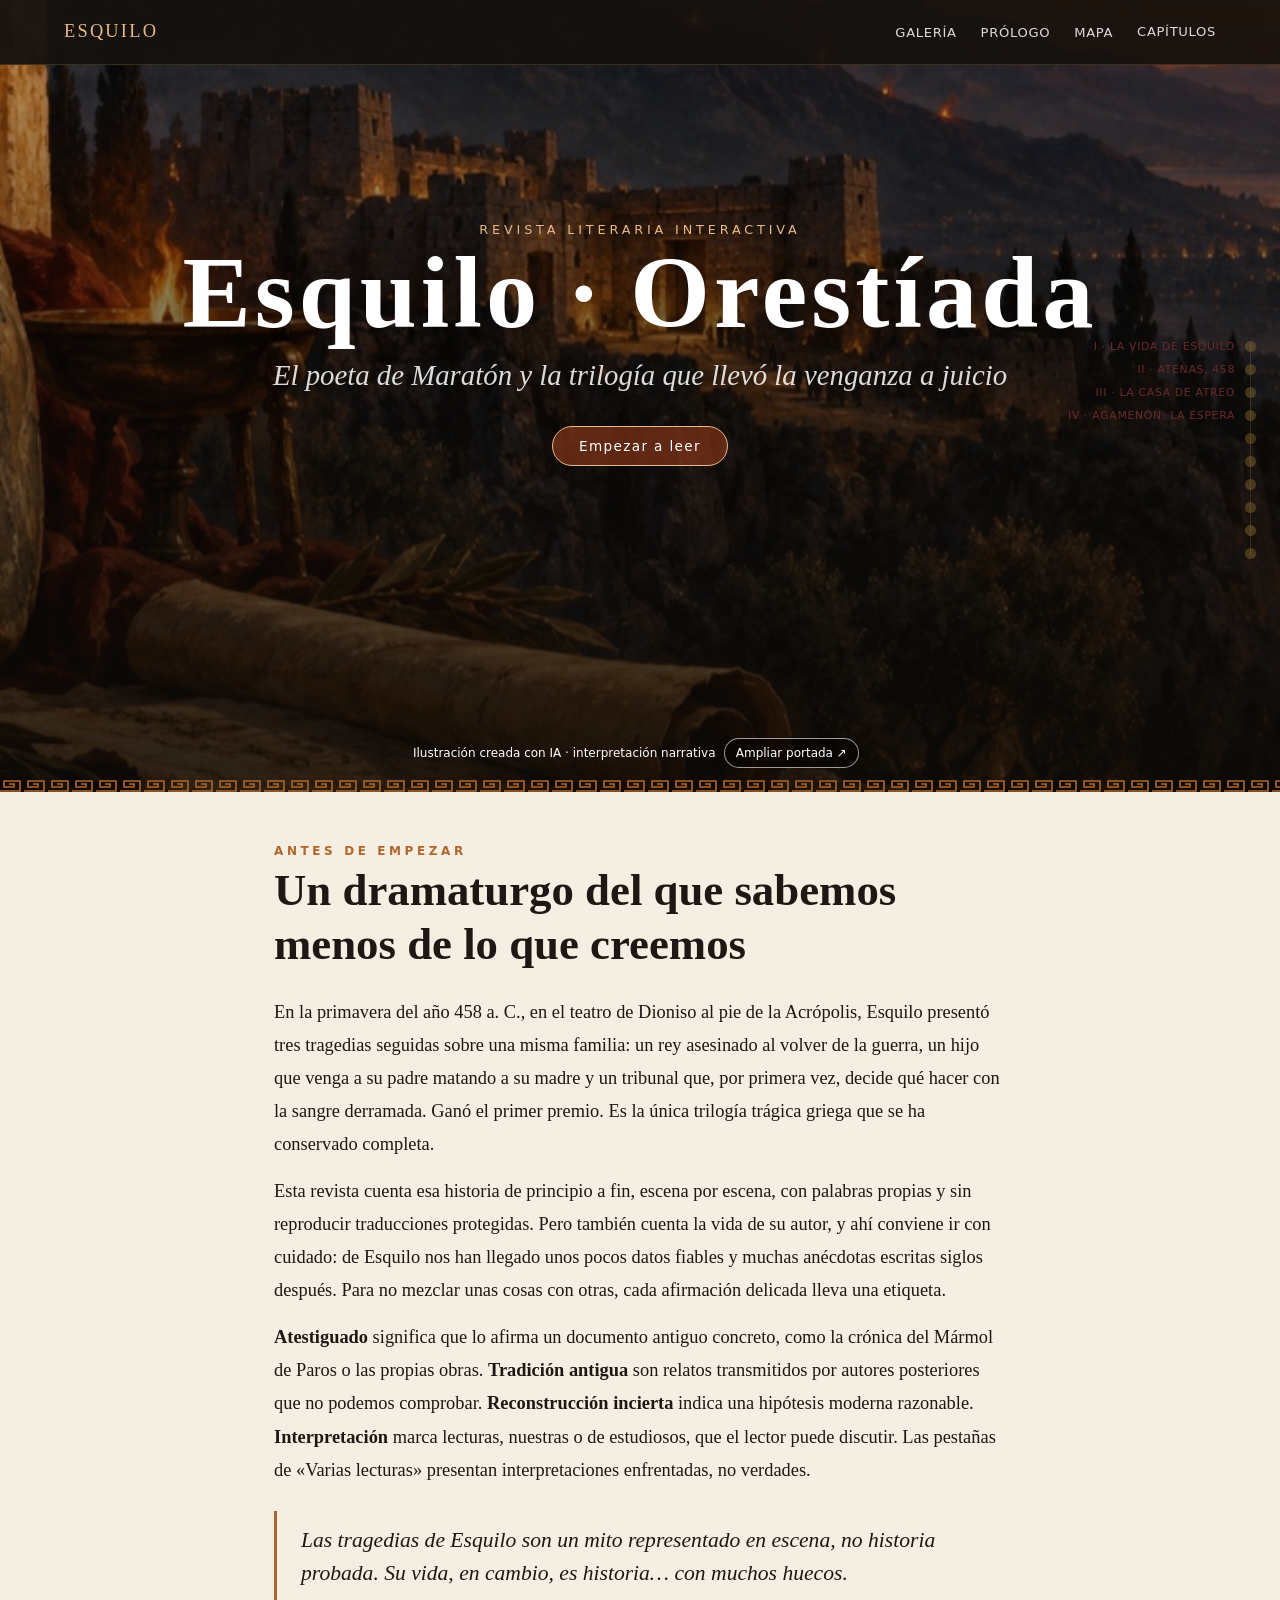
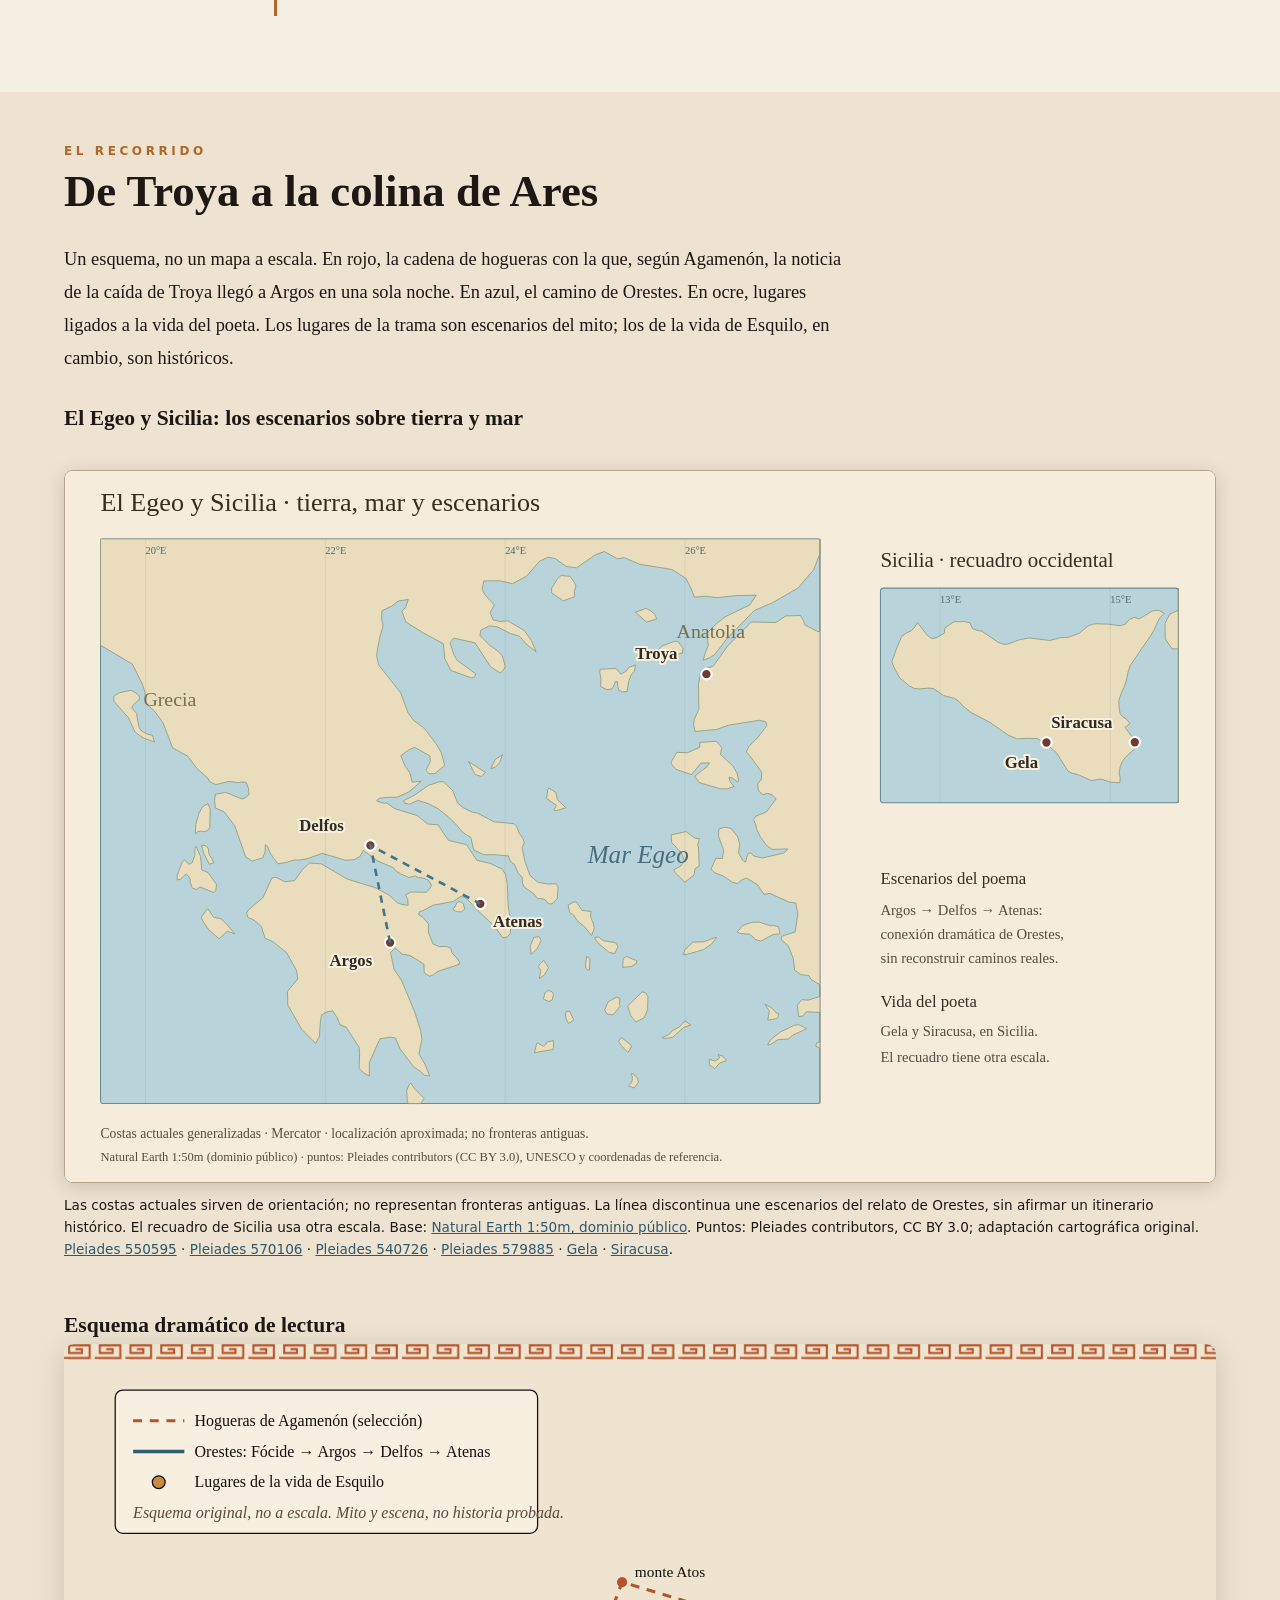
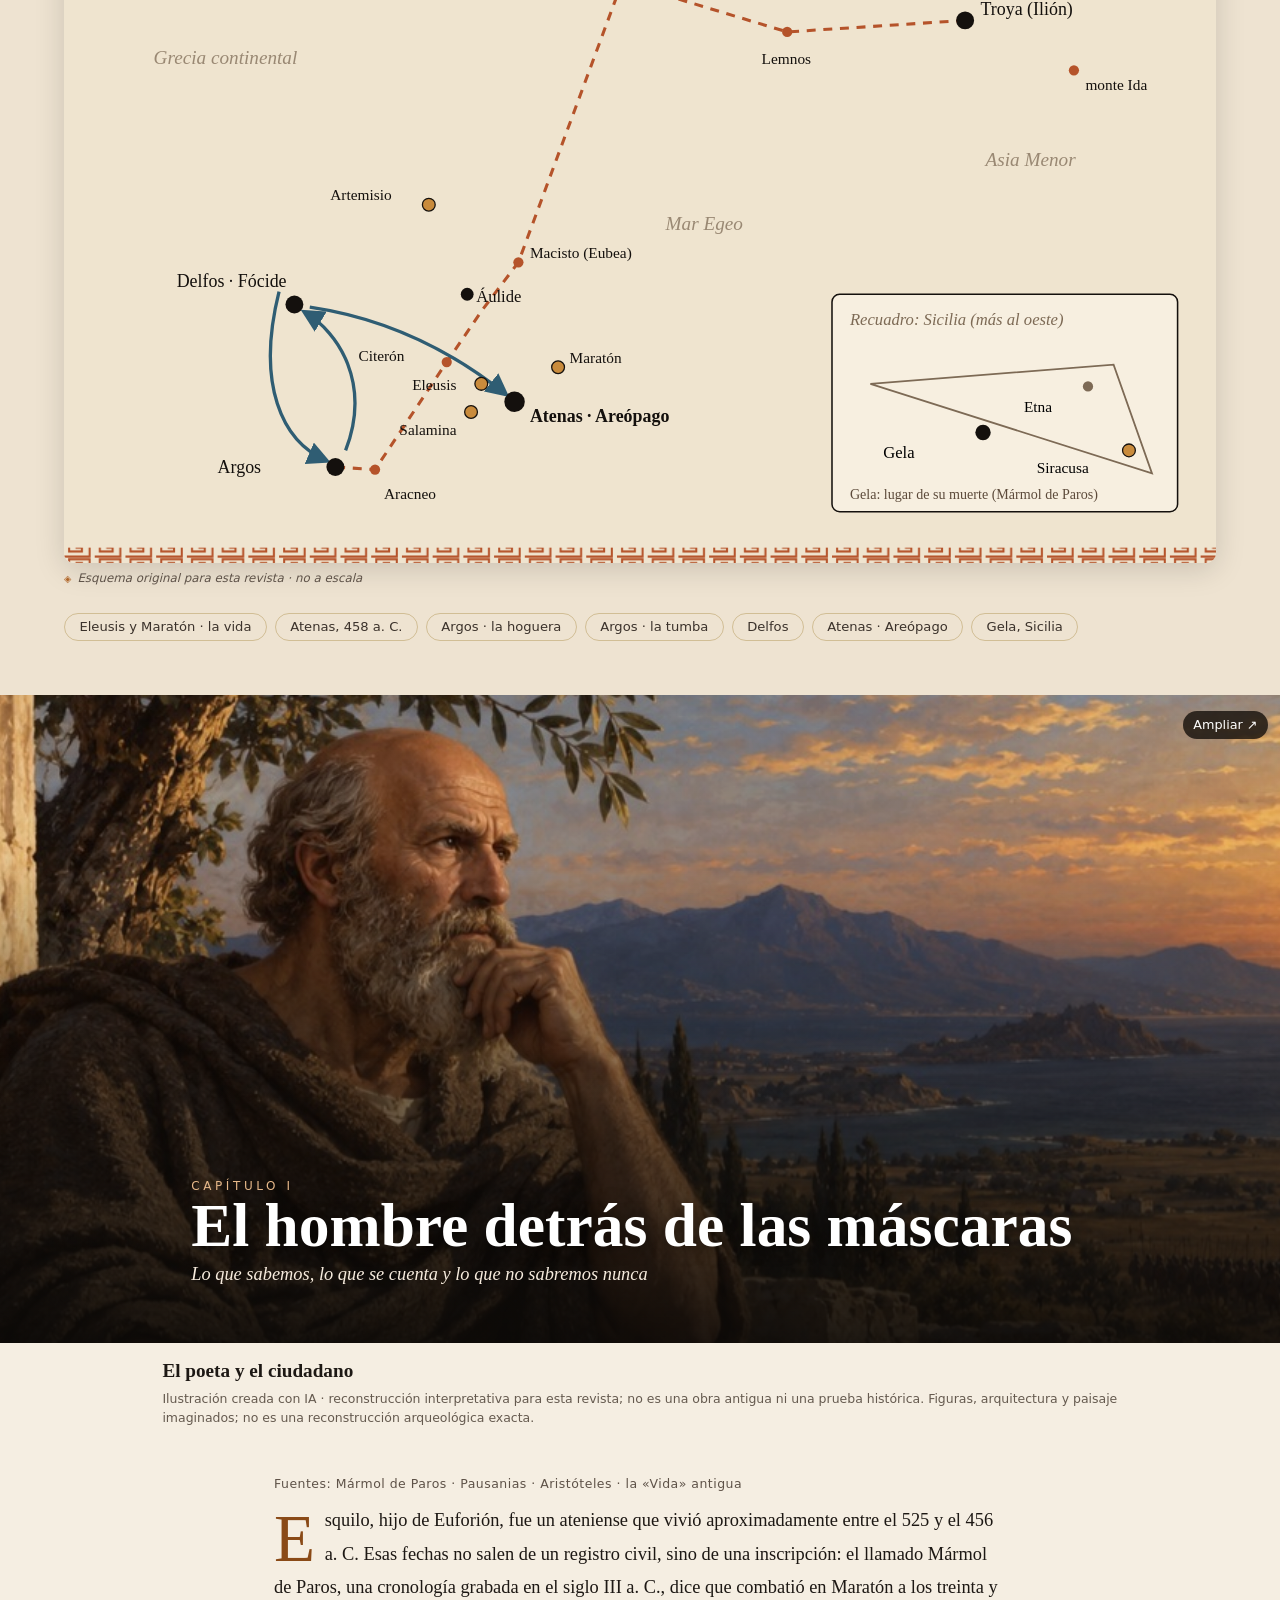
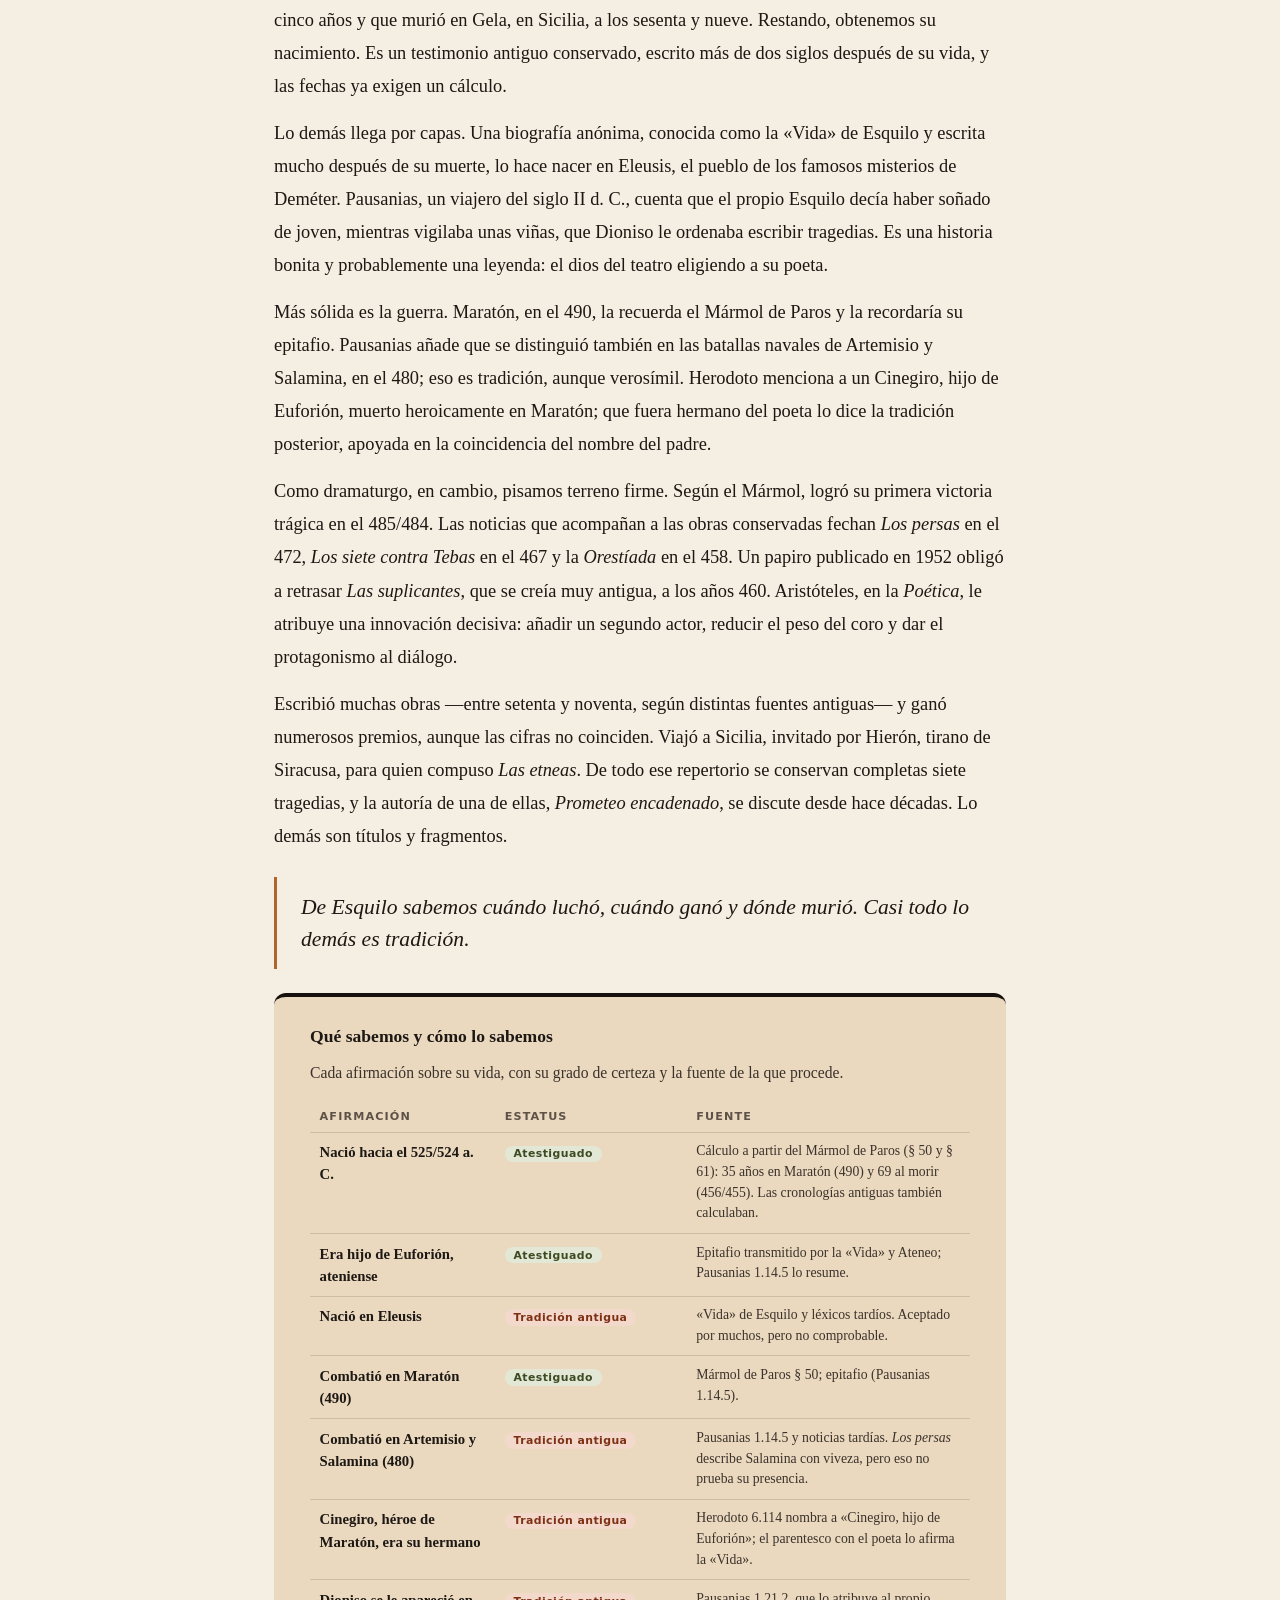
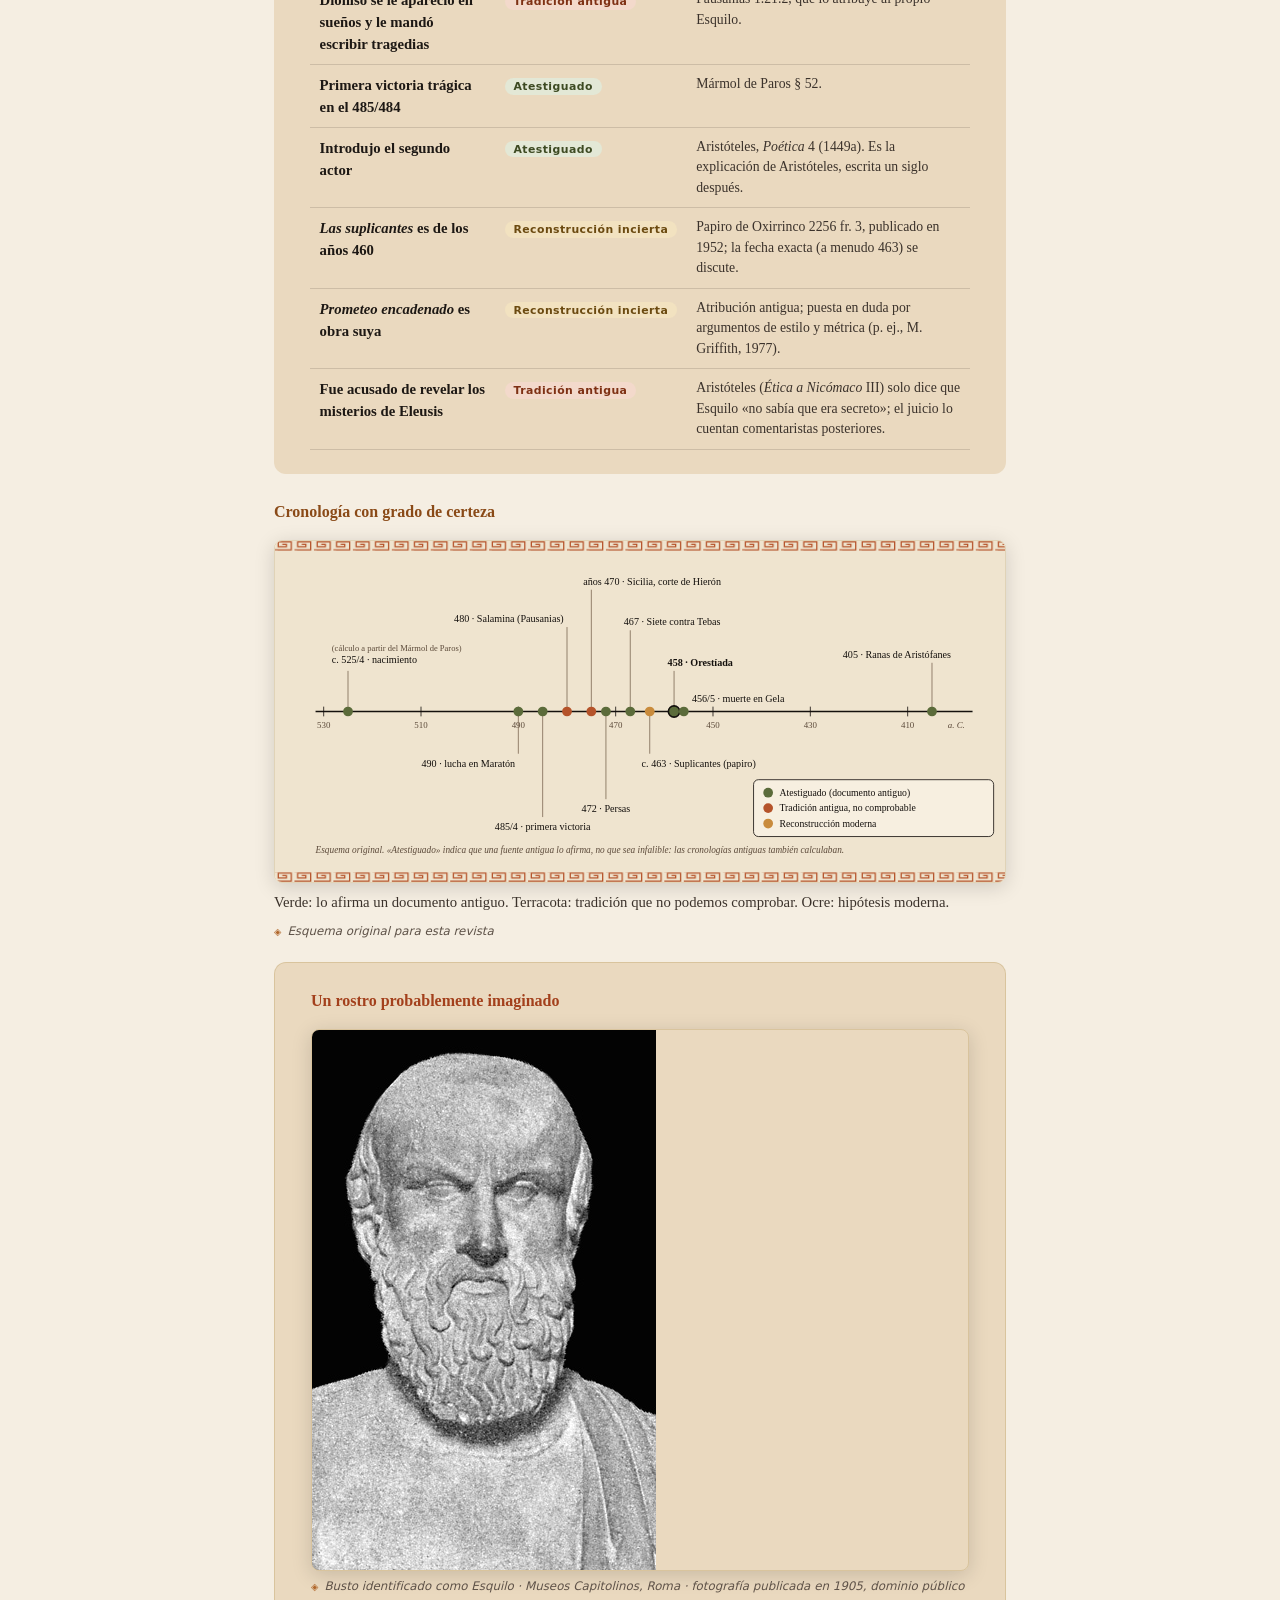
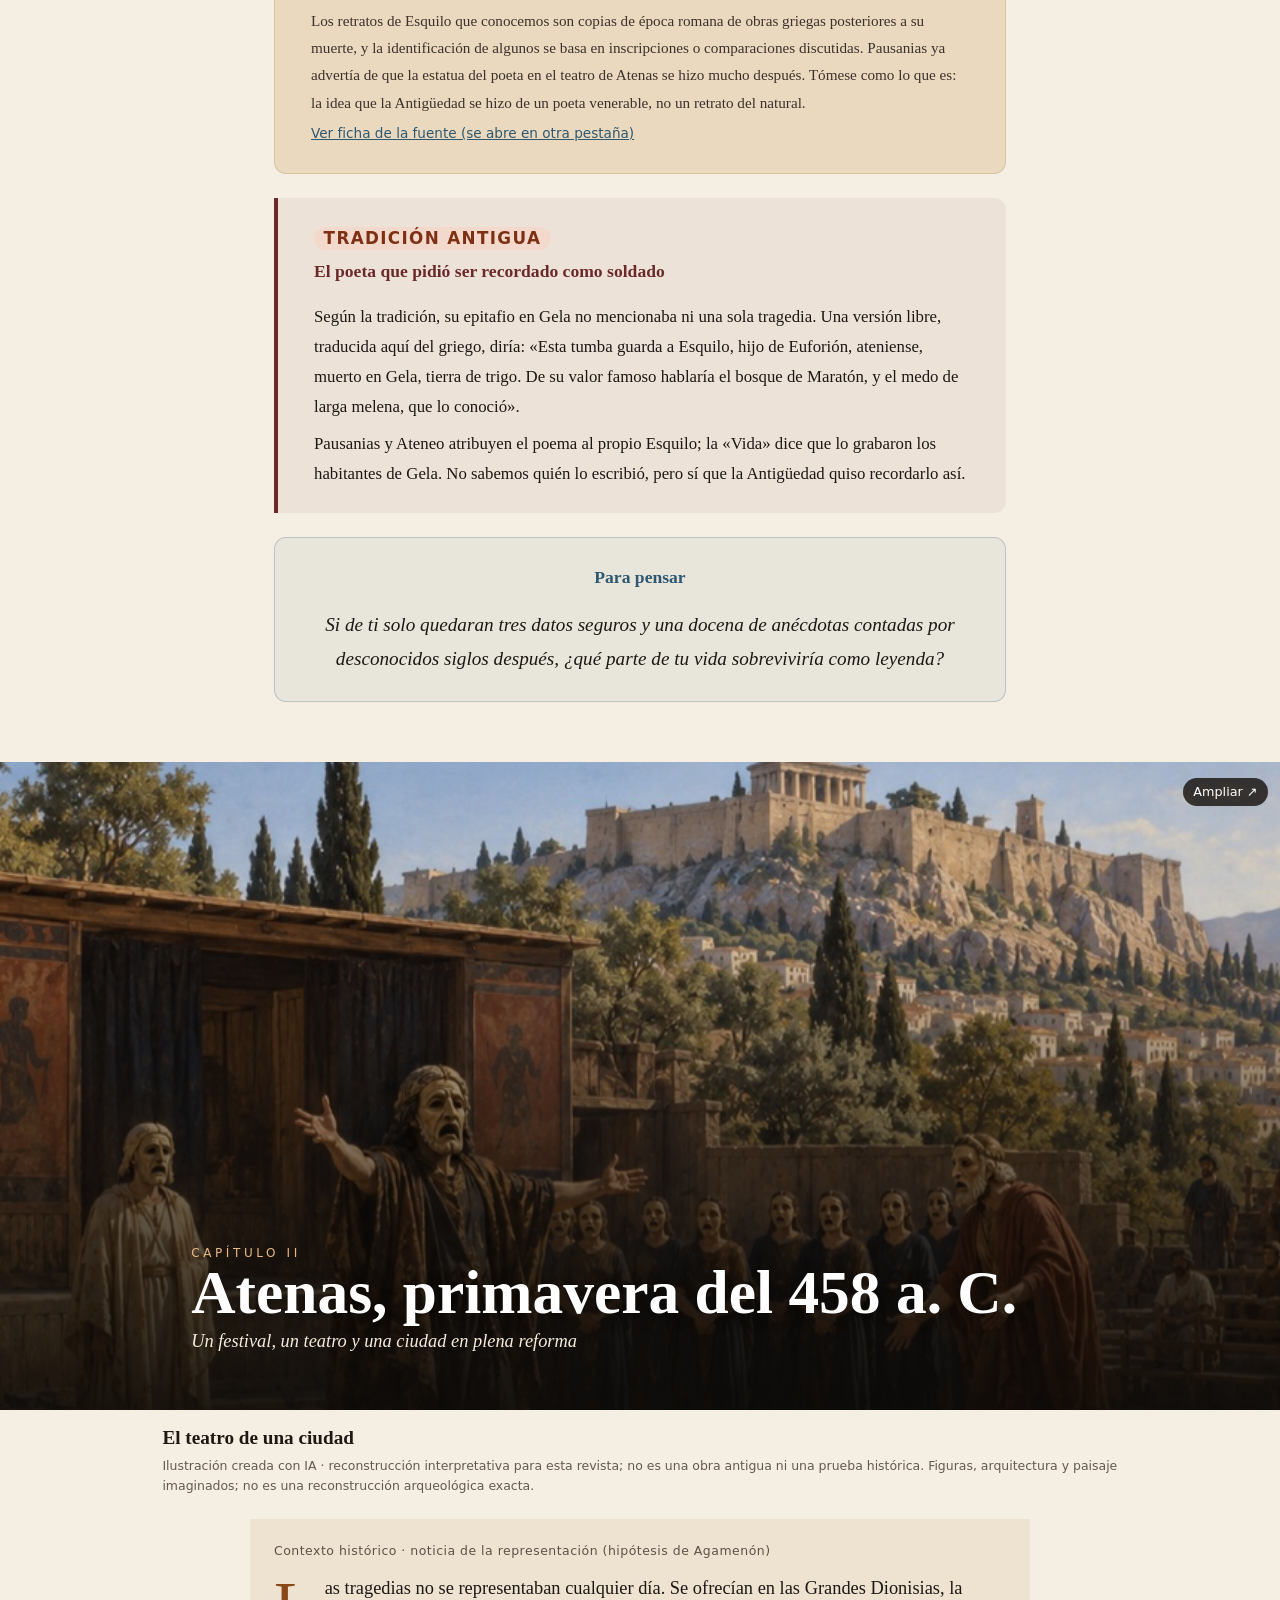
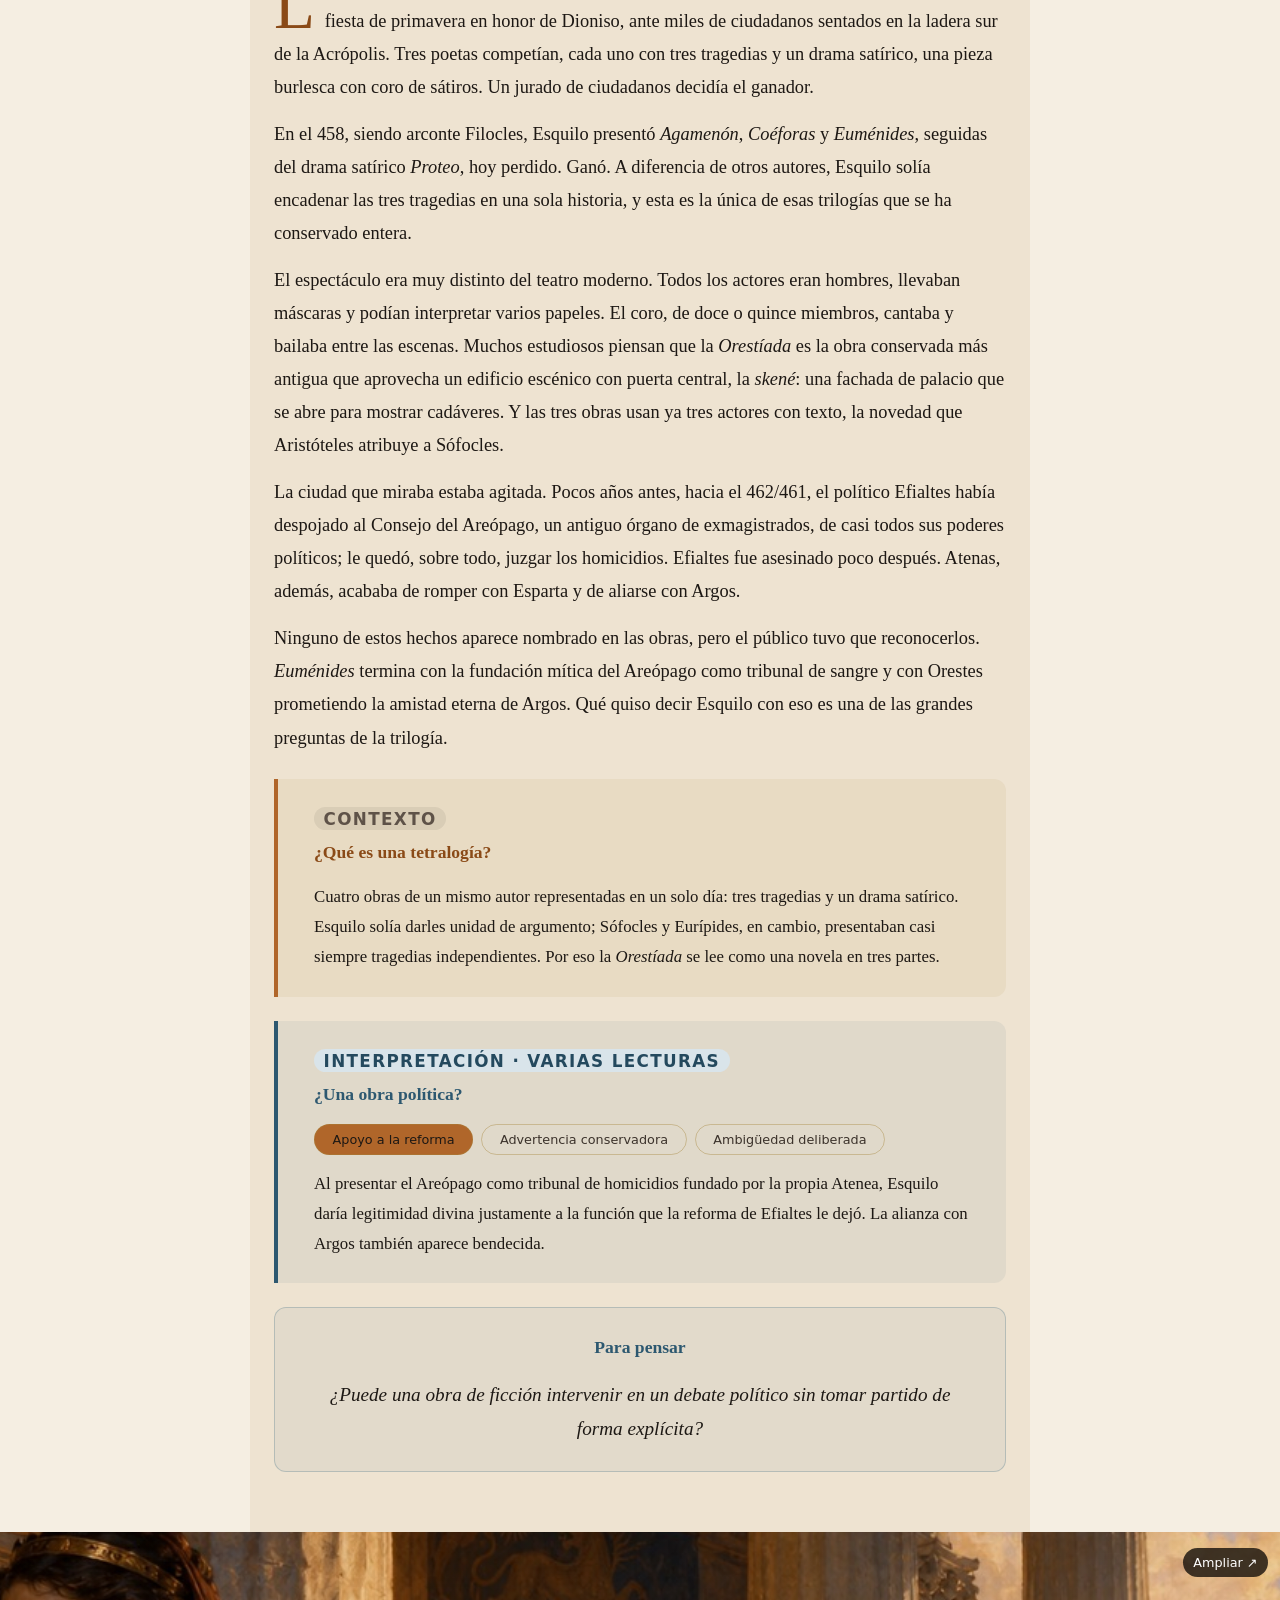
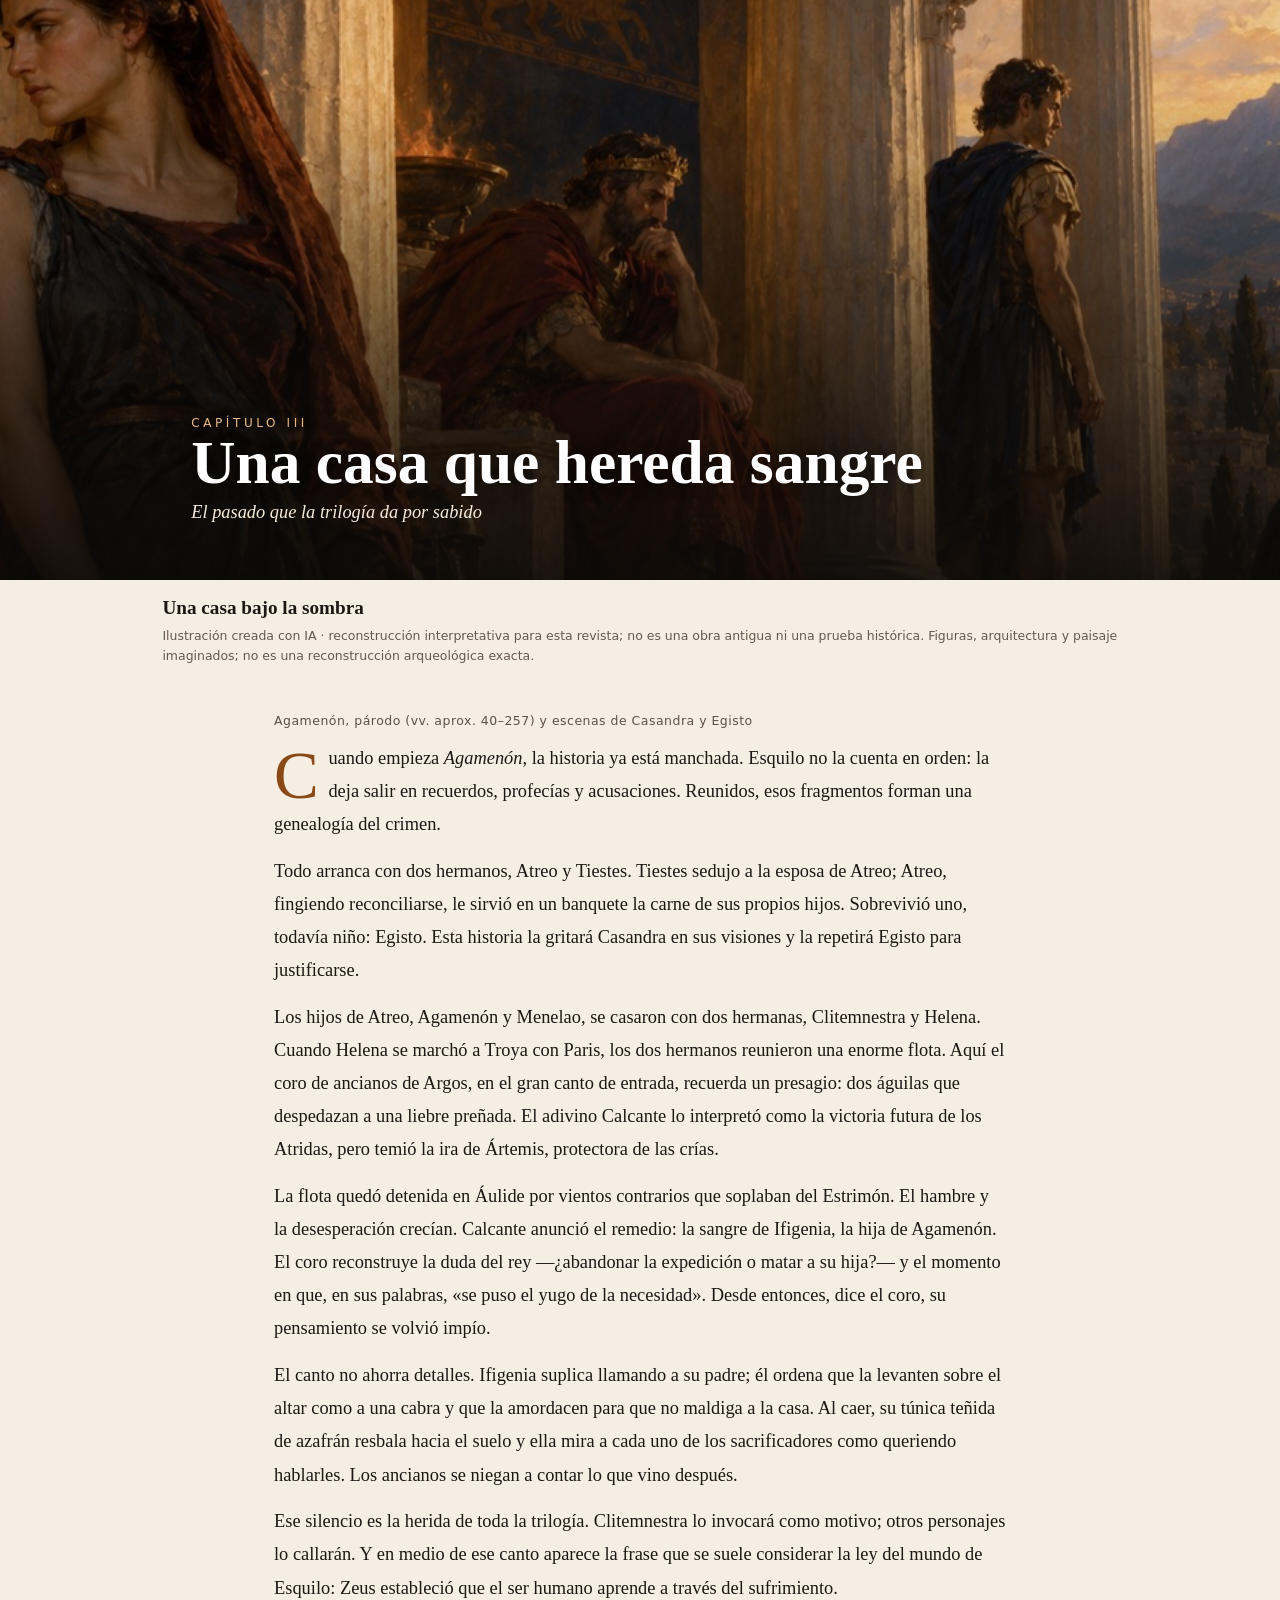
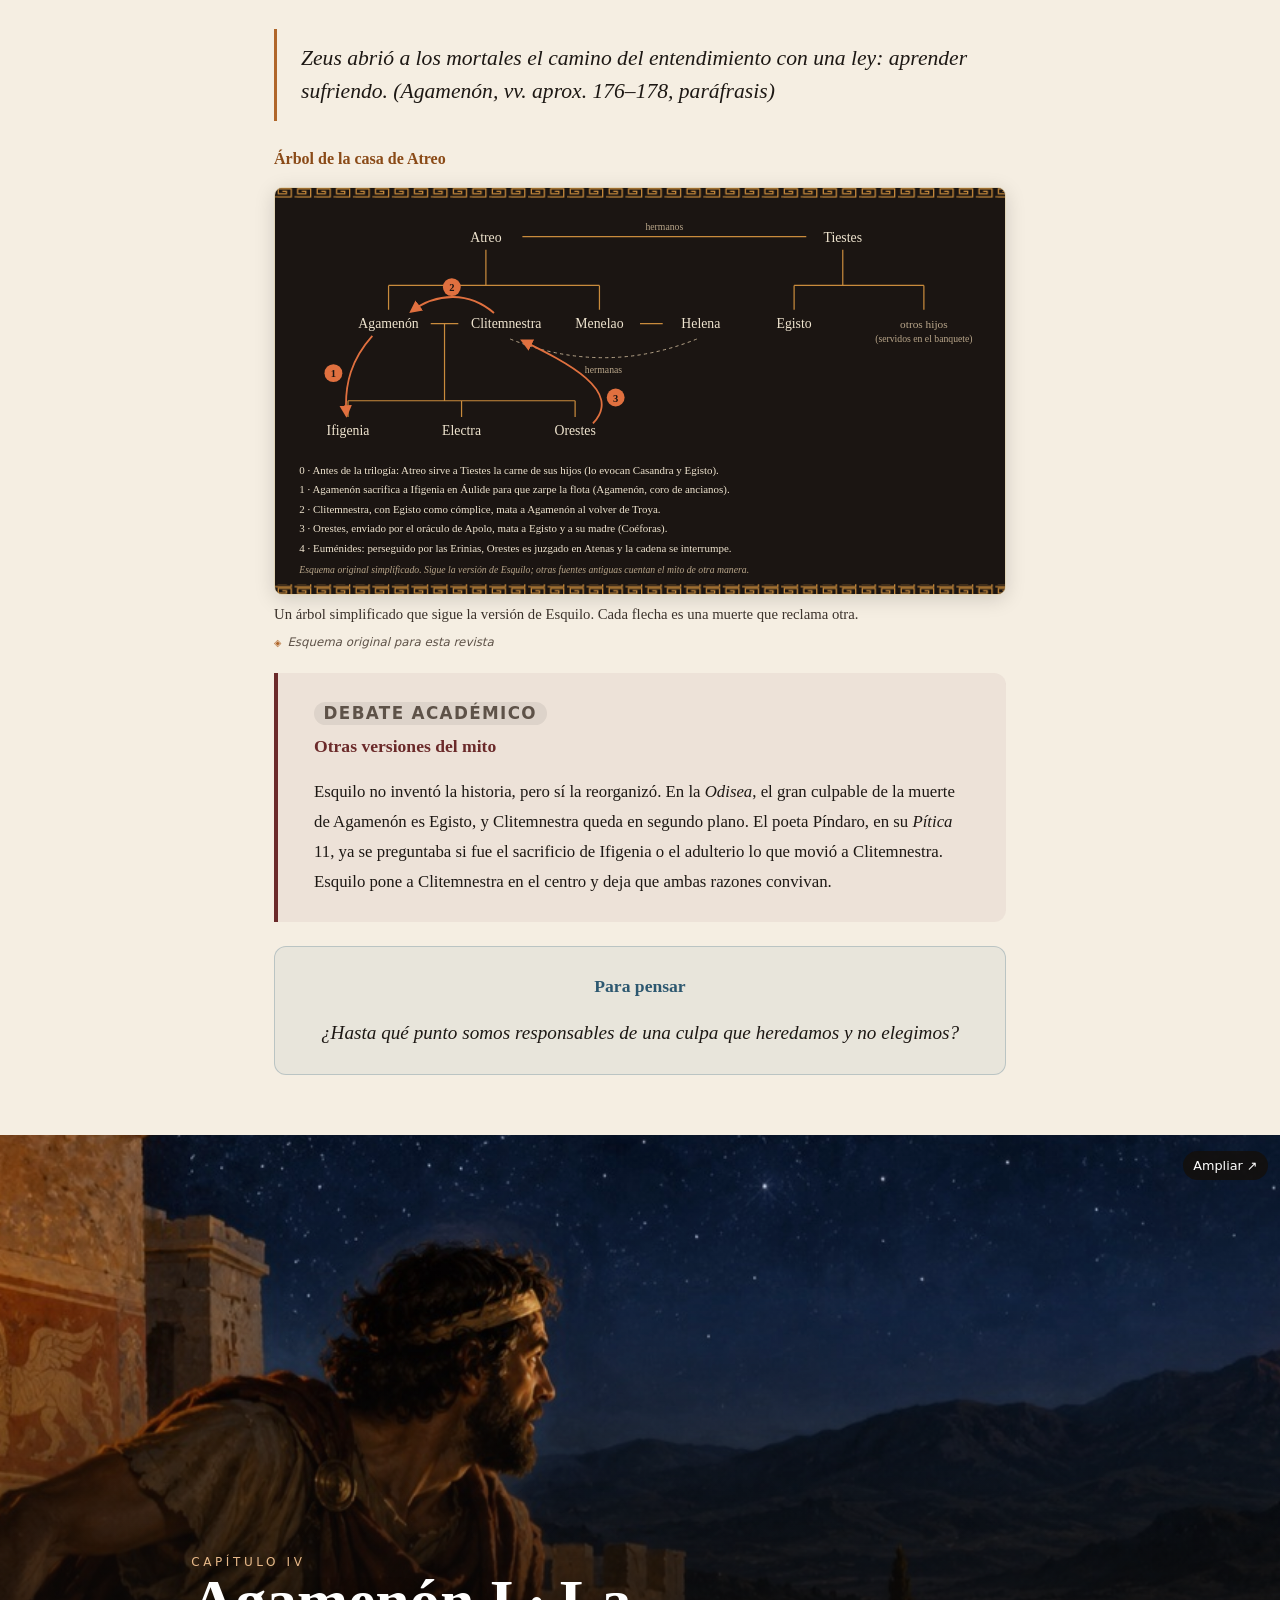
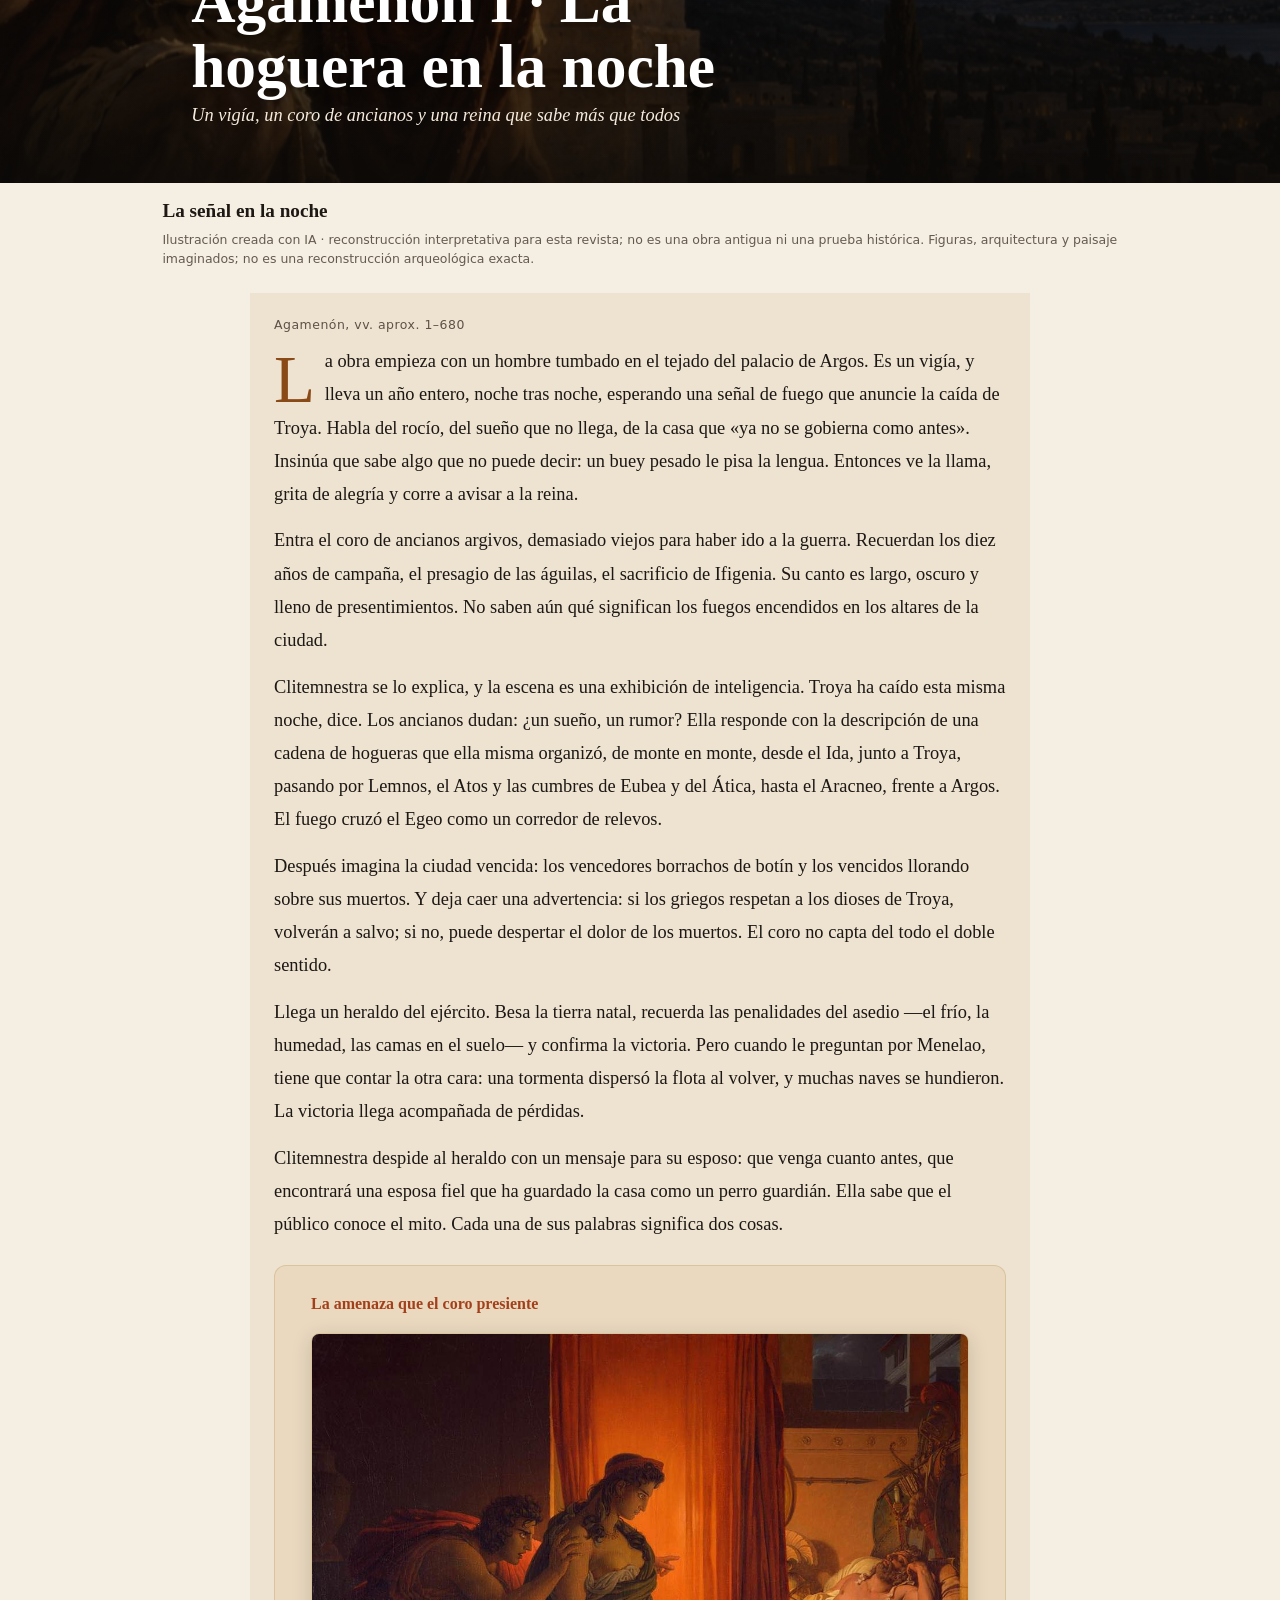
==== commit 866f8e89: "Quadruple background scrolling and version motion assets" ====
--- a/index.html
+++ b/index.html
@@ -6,7 +6,7 @@
 <title>Esquilo · Orestíada — El poeta de Maratón y la trilogía que llevó la venganza a juicio</title>
 <meta name="description" content="Revista interactiva en español sobre Esquilo —lo que se sabe de su vida y lo que solo cuenta la tradición— y sobre la Orestíada: Agamenón, Coéforas y Euménides.">
 <link rel="stylesheet" href="styles.css">
-<link rel="stylesheet" href="motion.css">
+<link rel="stylesheet" href="motion.css?v=190e691c7164">
 </head>
 <body>
 <a class="skip-link" href="#main">Saltar al contenido</a>
@@ -265,6 +265,6 @@
 <img src="data:," alt=""><p class="lightbox-caption"></p>
 </dialog>
 <script src="script.js"></script>
-<script src="motion.js" defer></script>
+<script src="motion.js?v=3cb3b67aeae0" defer></script>
 </body>
 </html>
--- a/motion.css
+++ b/motion.css
@@ -2,7 +2,9 @@
 .cinematic-chapter { position:relative; margin:0; background:var(--paper); }
 .chapter-stage { position:relative; overflow:hidden; background:#171410; }
 .cinematic-chapter .art-open { height:clamp(440px,72vh,760px); border-radius:0; }
-.cinematic-chapter .art-open img { width:100%; height:100%; object-fit:cover; object-position:center; transform:scale(1.045) translateY(var(--image-shift,0px)); }
+.cinematic-chapter .art-open img { position:absolute; inset:-48% 0 auto; width:100%; height:196%; object-fit:cover; object-position:center; transform:translate3d(0,var(--image-shift,0px),0); }
+.site-hero { overflow:hidden; }
+.site-hero > img { inset:-48% 0 auto; height:196%; object-fit:cover; object-position:center; transform:translate3d(0,var(--image-shift,0px),0); }
 .chapter-stage::after { content:""; position:absolute; inset:0; pointer-events:none; background:linear-gradient(180deg,rgba(12,10,8,.08) 25%,rgba(12,10,8,.6) 65%,rgba(12,10,8,.92)); }
 .chapter-stage .chapter-hero-text { position:absolute; inset:auto 0 0; z-index:2; max-width:1000px; padding:clamp(1.5rem,4vw,4rem); margin:auto; color:white; pointer-events:none; }
 .chapter-stage .chapter-title { font-size:clamp(2rem,4.8vw,4rem); line-height:1.06; text-wrap:balance; text-shadow:0 2px 16px #0008; }
@@ -27,5 +29,5 @@
 .geographic-map .art-open { width:100%; border:0; padding:0; background:transparent; cursor:zoom-in; }
 .geographic-map .art-open:focus-visible, .gallery-controls button:focus-visible { outline:3px solid #996420; outline-offset:4px; }
 @media(max-width:600px) { .cinematic-chapter .art-open { height:520px; } .chapter-stage .chapter-hero-text { padding:1.4rem; } .chapter-stage .chapter-title { font-size:2rem; } .gallery-track > figure { flex-basis:86vw; } }
-@media(prefers-reduced-motion:reduce) { .cinematic-chapter .art-open img { transform:none!important; } .motion-reveal.is-revealing, .lightbox[open] { animation:none!important; } .gallery-track img { transition:none; } html { scroll-behavior:auto; } }
-@media print { .chapter-stage .art-open { height:auto; } .chapter-stage .art-open img { height:auto; transform:none; } .chapter-stage::after { display:none; } .chapter-stage .chapter-hero-text { position:static; color:#000; } .chapter-stage .chapter-subtitle, .chapter-stage .source-span { color:#000; } .gallery-controls { display:none; } .gallery-track.illustration-grid { display:grid; overflow:visible; } }
+@media(prefers-reduced-motion:reduce) { .cinematic-chapter .art-open img, .site-hero > img { inset:0; height:100%; transform:none!important; } .motion-reveal.is-revealing, .lightbox[open] { animation:none!important; } .gallery-track img { transition:none; } html { scroll-behavior:auto; } }
+@media print { .chapter-stage .art-open { height:auto; } .chapter-stage .art-open img { position:static; height:auto; transform:none; } .chapter-stage::after { display:none; } .chapter-stage .chapter-hero-text { position:static; color:#000; } .chapter-stage .chapter-subtitle, .chapter-stage .source-span { color:#000; } .gallery-controls { display:none; } .gallery-track.illustration-grid { display:grid; overflow:visible; } }
